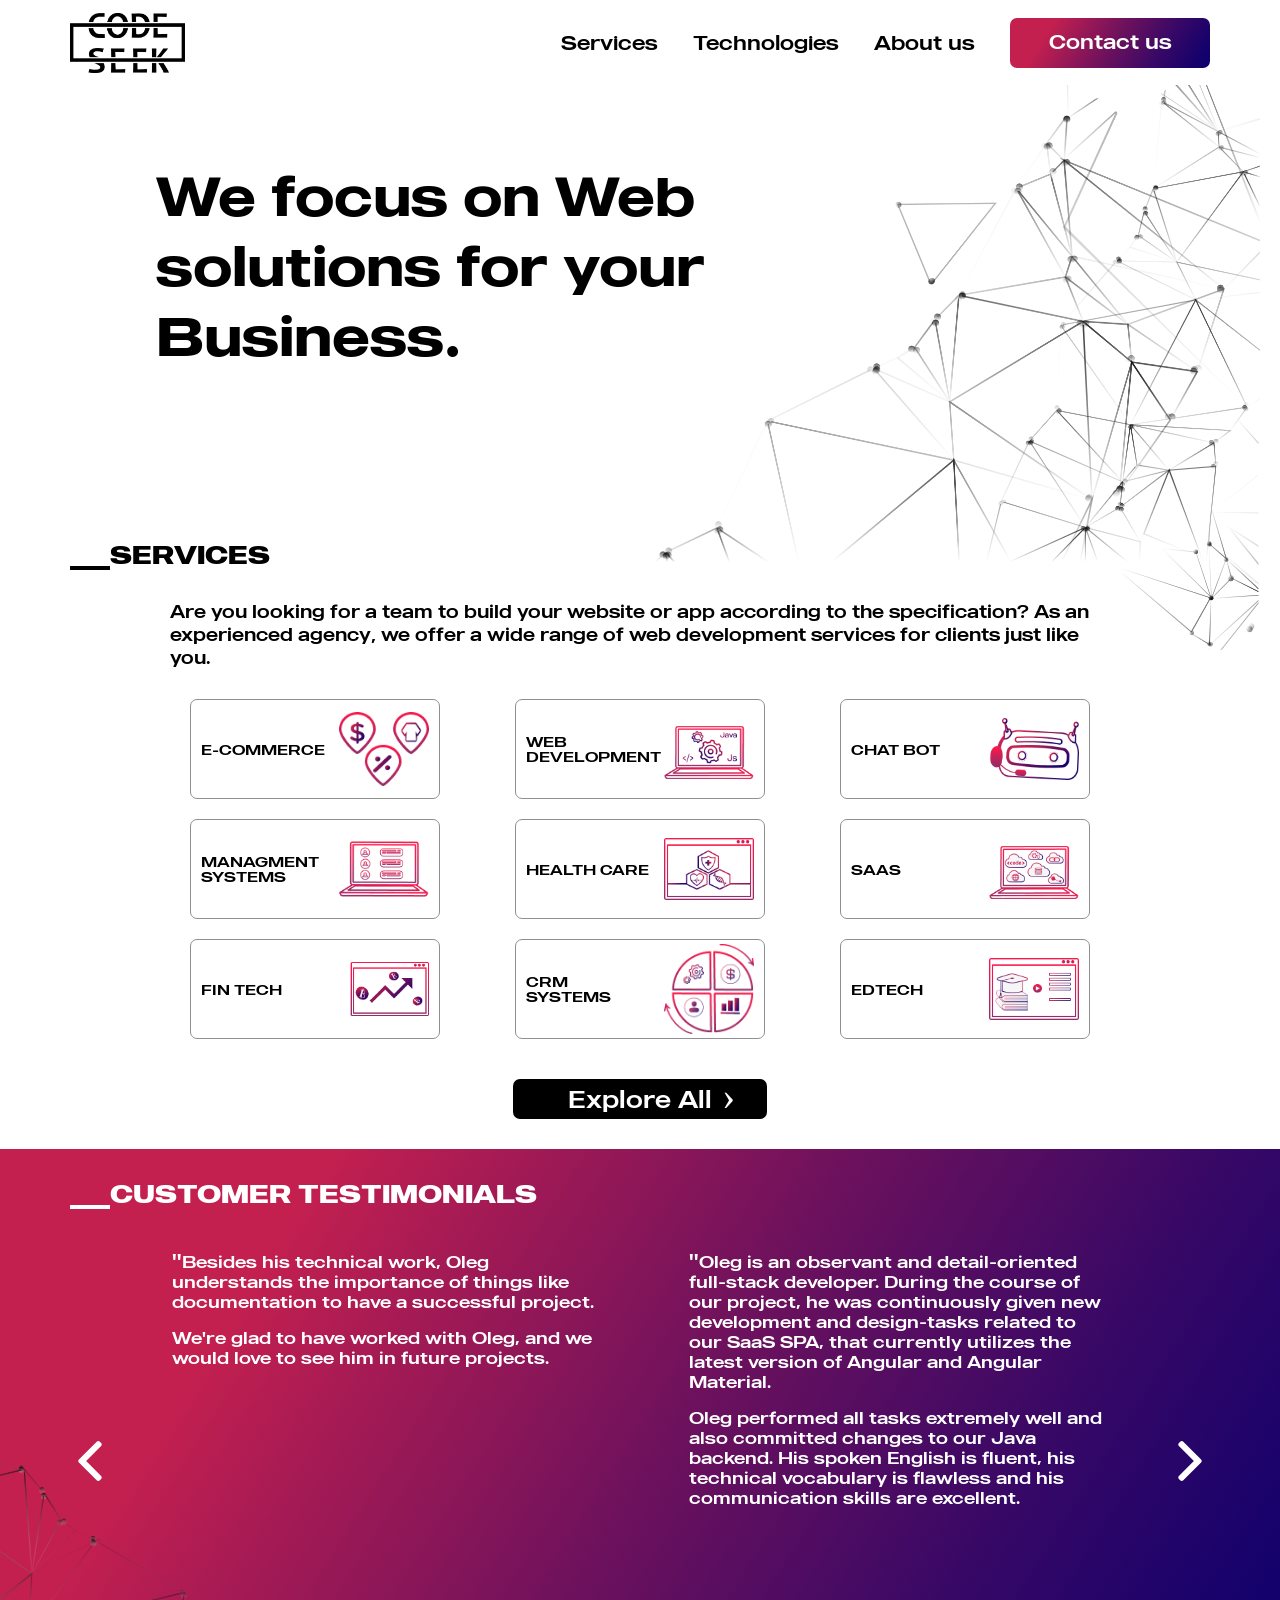
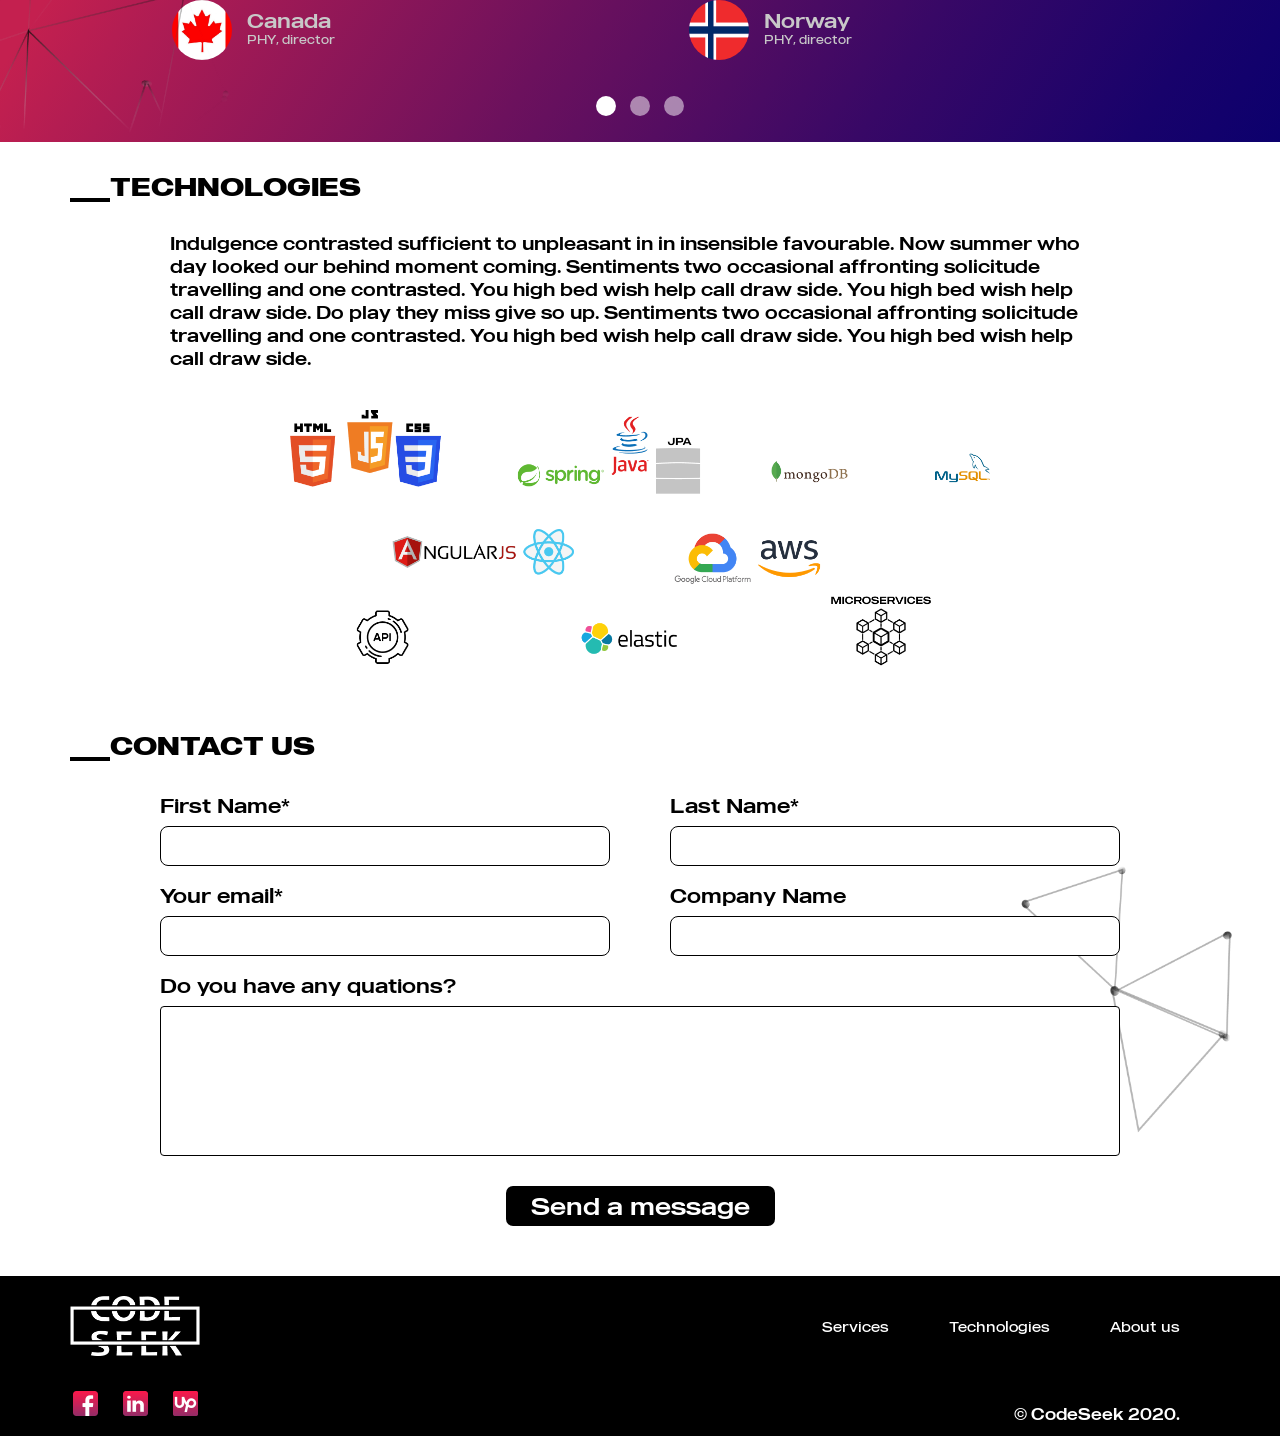
==== site/index.html @ b6ff7d78 "commit" ====
<!DOCTYPE html><html lang="ru"><head><meta charset="UTF-8"><meta name="viewport" content="width=device-width,initial-scale=1"><meta http-equiv="X-UA-Compatible" content="ie=edge"><title>CodeSeek</title><meta name="title" content="Мое портфолио"><meta name="description" content="Здесь вы сможете ознакомиться с моими работами и узнать больше обо мне"><!-- Open Graph / Facebook --><meta property="og:type" content="website"><meta property="og:url" content="https://metatags.io/"><meta property="og:title" content="Мое портфолио"><meta property="og:description" content="Здесь вы сможете ознакомиться с моими работами и узнать больше обо мне"><meta property="og:image" content="https://metatags.io/assets/meta-tags-16a33a6a8531e519cc0936fbba0ad904e52d35f34a46c97a2c9f6f7dd7d336f2.png"><!-- Twitter --><meta property="twitter:card" content="summary_large_image"><meta property="twitter:url" content="https://metatags.io/"><meta property="twitter:title" content="Мое портфолио"><meta property="twitter:description" content="Здесь вы сможете ознакомиться с моими работами и узнать больше обо мне"><meta property="twitter:image" content="https://metatags.io/assets/meta-tags-16a33a6a8531e519cc0936fbba0ad904e52d35f34a46c97a2c9f6f7dd7d336f2.png"><!-- Favicon  --><link rel="apple-touch-icon" sizes="57x57" href="icons/favicon//apple-icon-57x57.png"><link rel="apple-touch-icon" sizes="60x60" href="icons/favicon//apple-icon-60x60.png"><link rel="apple-touch-icon" sizes="72x72" href="icons/favicon//apple-icon-72x72.png"><link rel="apple-touch-icon" sizes="76x76" href="icons/favicon//apple-icon-76x76.png"><link rel="apple-touch-icon" sizes="114x114" href="icons/favicon//apple-icon-114x114.png"><link rel="apple-touch-icon" sizes="120x120" href="icons/favicon//apple-icon-120x120.png"><link rel="apple-touch-icon" sizes="144x144" href="icons/favicon//apple-icon-144x144.png"><link rel="apple-touch-icon" sizes="152x152" href="icons/favicon//apple-icon-152x152.png"><link rel="apple-touch-icon" sizes="180x180" href="icons/favicon//apple-icon-180x180.png"><link rel="icon" type="image/png" sizes="192x192" href="icons/favicon//android-icon-192x192.png"><link rel="icon" type="image/png" sizes="32x32" href="icons/favicon//favicon-32x32.png"><link rel="icon" type="image/png" sizes="96x96" href="icons/favicon//favicon-96x96.png"><link rel="icon" type="image/png" sizes="16x16" href="icons/favicon//favicon-16x16.png"><link rel="manifest" href="icons/favicon//manifest.json"><meta name="msapplication-TileColor" content="#ffffff"><meta name="msapplication-TileImage" content="icons/favicon//ms-icon-144x144.png"><meta name="theme-color" content="#ffffff"><link rel="stylesheet" href="css/style.min.css"></head><body><header><nav class=""><div class="container"><ul class="menu"><li class="menu_item"><a href="#" class="logo"><img src="icons/logo_black.png" alt="logo"></a></li><li class="menu_social"><a href="https://www.upwork.com/ab/find-work/" class="menu_social_item"><img src="icons/social/facebook.png" alt="facebook"> </a><a href="https://www.upwork.com/ab/find-work/" class="menu_social_item"><img src="icons/social/linkedIn.png" alt="linkedIn"> </a><a href="https://www.upwork.com/ab/find-work/" class="menu_social_item"><img src="icons/social/upwork.png" alt="upwork"></a></li><li class="menu_item"><a href="services.html" class="menu_link menu_link_animate">Services</a></li><li class="menu_item menu_item_op"><a href="technologies.html" class="menu_link menu_link_animate">Technologies</a></li><li class="menu_item"><a href="about.html" class="menu_link menu_link_animate">About us</a></li><li class="menu_item"><a href="contact.html" class="menu_link">Contact us</a></li></ul></div><div class="hamburger"><span></span> <span></span> <span></span></div><div class="menu_overlay"></div></nav><a id="myBtn" title="Go to top" class="animate__animated"><img src="icons/up.png" alt="Top" border="none" title="Наверх"></a></header><div class="header header_main"><div class="container"><h1 class="title title_fs70 header_main-title animate__animated animate__fadeInLeftBig">We <span>focus on</span> Web solutions for <span>your</span> <span>Business</span>.</h1></div></div><section class="services wow animate__animated animate__fadeIn animate__delay-1s"><div class="container"><div class="title title_fs30 label">SERVICES</div><div class="title title_fs18 descr">Are you looking for a team to build your website or app according to the specification? As an experienced agency, we offer a wide range of web development services for clients just like you.</div><div class="services_wrapper"><div class="services_block"><div class="services_text">E-COMMERCE</div><div class="services_img"><img src="icons/main_services/1.png" alt=""></div></div><div class="services_block"><div class="services_text">WEB DEVELOPMENT</div><div class="services_img"><img src="icons/main_services/2.png" alt=""></div></div><div class="services_block"><div class="services_text">CHAT BOT</div><div class="services_img"><img src="icons/main_services/3.png" alt=""></div></div><div class="services_block"><div class="services_text">MANAGMENT SYSTEMS</div><div class="services_img servises_img_4"><img src="icons/main_services/4.png" alt=""></div></div><div class="services_block"><div class="services_text">HEALTH CARE</div><div class="services_img"><img src="icons/main_services/5.png" alt=""></div></div><div class="services_block"><div class="services_text">SAAS</div><div class="services_img"><img src="icons/main_services/6.png" alt=""></div></div><div class="services_block"><div class="services_text">FIN TECH</div><div class="services_img"><img src="icons/main_services/7.png" alt=""></div></div><div class="services_block"><div class="services_text">CRM SYSTEMS</div><div class="services_img"><img src="icons/main_services/8.png" alt=""></div></div><div class="services_block"><div class="services_text">EDTECH</div><div class="services_img"><img src="icons/main_services/9.png" alt=""></div></div></div><a class="link" href="services.html#service"><button class="btn btn_more">Explore All</button></a></div></section><section class="review"><div class="container"><div class="label label_white title title_fs30">CUSTOMER TESTIMONIALS</div><div class="review_block wow animate__animated animate__fadeIn animate__slow"><div class="review_slider-counter"><div class="review_slider-prev"><img src="icons/left-arrow.svg" alt="prev"></div><span id="current">03</span> <span>/</span> <span id="total">04</span><div class="review_slider-next"><img src="icons/right-arrow.svg" alt="next"></div></div><div class="review_wrapper"><div class="review_inner"><div class="review_items"><div class="review_item"><div class="review_text"><p>Besides his technical work, Oleg understands the importance of things like documentation to have a successful project.</p><p>We're glad to have worked with Oleg, and we would love to see him in future projects.</p></div><div class="review_user"><div class="review_user_avatar"><img src="img/users/canada.jpg" alt="Canada"></div><div class="review_user_descr"><div class="review_user_name">Canada</div><div class="review_user_position">PHY, director</div><!-- <div class="review_user_info">
                                        <div class="review_user_hours">501 hours</div>
                                        <div class="review_user_cost">$15,040.00</div>
                                    </div> --></div></div></div><div class="review_item"><div class="review_text"><p>Oleg is an observant and detail-oriented full-stack developer. During the course of our project, he was continuously given new development and design-tasks related to our SaaS SPA, that currently utilizes the latest version of Angular and Angular Material.</p><p>Oleg performed all tasks extremely well and also committed changes to our Java backend. His spoken English is fluent, his technical vocabulary is flawless and his communication skills are excellent.</p></div><div class="review_user"><div class="review_user_avatar"><img src="img/users/norway.png" alt="Norway"></div><div class="review_user_descr"><div class="review_user_name">Norway</div><div class="review_user_position">PHY, director</div></div></div></div></div><div class="review_items"><div class="review_item"><div class="review_text"><p>Oleg was a pleasure to work with, his work was completed on time and to a high standard. Any code review comments given were applied quickly and without issue.</p><p>He got up to speed on the system architecture quickly and was able to use initiative and experience to complete the tasks required with minimal input. Further, he was able to provide suggestions to the benefit of the system.</p><p>His communication was excellent and he was able to articulate ideas with ease. I look forward to working with Oleg again in the future.</p></div><div class="review_user"><div class="review_user_avatar"><img src="img/users/UK.png" alt="United Kingdom"></div><div class="review_user_descr"><div class="review_user_name">United Kingdom</div><div class="review_user_position">PHY, director</div></div></div></div><div class="review_item"><div class="review_text"><p>Oleg is a good professional with optimum technical skills. It has shown a really good cooperation attitude and GUI design skills</p></div><div class="review_user"><div class="review_user_avatar"><img src="img/users/italy.jpg" alt="Italy"></div><div class="review_user_descr"><div class="review_user_name">Italy</div><div class="review_user_position">PHY, director</div></div></div></div></div><div class="review_items"><div class="review_item"><div class="review_text"><p>Oleg is an excellent professional. For the task that was given to generate d3js reports with drill down functionalities, he performed the job admirably well. He was highly technical, well versed in agile development, a joy to work with.</p><p>I provided hand written notes to speed up the development process for various questions/clarifications and he produced the output EXACTLY as expected. I provided feedback on "feature fixes", and UI changes which he implemented without delays.</p></div><div class="review_user"><div class="review_user_avatar"><img src="img/users/UK.png" alt="United Kingdom"></div><div class="review_user_descr"><div class="review_user_name">United States</div><div class="review_user_position">PHY, director</div></div></div></div><div class="review_item"><div class="review_text"><p>Oleg did a great job implementing complex features from scratch for our project. He showed his backend and frontend skills on an excellent level. His development was involved in complex business logic, and Oleg was able to maintain these challenges.</p><p>We enjoyed working with Oleg and will likely have additional jobs for him in the future.</p></div><div class="review_user"><div class="review_user_avatar"><img src="img/users/russia.jpg" alt="Russia"></div><div class="review_user_descr"><div class="review_user_name">Russia</div><div class="review_user_position">PHY, director</div></div></div></div></div></div></div></div></div><div class="review_bg"><img src="img/middle_bg.png" alt=""></div></section><section class="technologies"><div class="container"><div class="title title_fs30 label">TECHNOLOGIES</div><div class="title title_fs18 descr wow animate__animated animate__fadeIn animate__slow">Indulgence contrasted sufficient to unpleasant in in insensible favourable. Now summer who day looked our behind moment coming. Sentiments two occasional affronting solicitude travelling and one contrasted. You high bed wish help call draw side. You high bed wish help call draw side. Do play they miss give so up. Sentiments two occasional affronting solicitude travelling and one contrasted. You high bed wish help call draw side. You high bed wish help call draw side.</div><img class="wow animate__animated animate__fadeIn animate__slow" src="img/technologies.png" alt="Technologies"></div></section><section class="contact"><div class="container"><div class="title title_fs30 label">CONTACT US</div><form class="contact_form wow animate__animated animate__fadeIn animate__slow" action="#"><div class="contact_block"><label for="firstname">First Name*</label> <input type="text" name="firstname" id="firstname" required></div><div class="contact_block"><label for="lastname">Last Name*</label> <input type="text" name="lastname" id="lastname" required></div><div class="contact_block"><label for="email">Your email*</label> <input type="email" name="email" id="email" required></div><div class="contact_block"><label for="company">Company Name</label> <input type="text" name="company" id="company"></div><label for="comment">Do you have any quations?</label> <textarea name="comment"></textarea> <button class="btn">Send a message</button></form></div></section><footer class="footer"><div class="container"><div class="footer_wrapper"><div class="footer_info"><img src="icons/logo.png" alt="logo" class="footer_logo"><div class="footer_social"><a href="https://www.upwork.com/ab/find-work/" class="footer_social_item"><img src="icons/social/facebook.png" alt="facebook" height="30"> </a><a href="https://www.upwork.com/ab/find-work/" class="footer_social_item"><img src="icons/social/linkedIn.png" alt="linkedIn" height="30"> </a><a href="https://www.upwork.com/ab/find-work/" class="footer_social_item"><img src="icons/social/upwork.png" alt="upwork" height="30"></a></div></div><div class="footer_block"><div class="footer_menu"><div class="footer_menu_item"><a href="services.html">Services</a></div><div class="footer_menu_item"><a href="technologies.html">Technologies</a></div><div class="footer_menu_item"><a href="about.html">About us</a></div></div><div class="footer_text">© CodeSeek 2020.</div></div></div></div></footer><script src="js/wow.min.js"></script><script>new WOW().init();</script><script src="js/script.js"></script></body></html>
---- site/css/style.min.css ----
/*!
 * Bootstrap Reboot v4.3.1 (https://getbootstrap.com/)
 * Copyright 2011-2019 The Bootstrap Authors
 * Copyright 2011-2019 Twitter, Inc.
 * Licensed under MIT (https://github.com/twbs/bootstrap/blob/master/LICENSE)
 * Forked from Normalize.css, licensed MIT (https://github.com/necolas/normalize.css/blob/master/LICENSE.md)
 */@font-face{font-family:'MADE Outer Sans';src:url(../fonts/MADEOuterSans-Light.ttf) format('truetype');font-weight:300;font-style:normal;font-stretch:normal;unicode-range:U+0020-00FE}@font-face{font-family:'MADE Outer Sans';src:url(../fonts/MADEOuterSans-Medium.ttf) format('truetype');font-weight:500;font-style:normal;font-stretch:normal;unicode-range:U+0020-00FE}@font-face{font-family:'MADE Outer Sans';src:url(../fonts/MADEOuterSans.ttf) format('truetype');font-weight:400;font-style:normal;font-stretch:normal;unicode-range:U+0020-00FE}@font-face{font-family:'MADE Outer Sans';src:url(../fonts/MADEOuterSans-Black.ttf) format('truetype');font-weight:900;font-style:normal;font-stretch:normal;unicode-range:U+0020-00FE}@font-face{font-family:'MADE Outer Sans';src:url(../fonts/MADEOuterSans-Bold.ttf) format('truetype');font-weight:700;font-style:normal;font-stretch:normal;unicode-range:U+0020-00FE}@font-face{font-family:'MADE Outer Sans';src:url(../fonts/MADEOuterSans-Black.ttf) format('truetype');font-weight:900;font-style:normal;font-stretch:normal;unicode-range:U+0020-00FE}@font-face{font-family:'MADE Outer Sans';src:url(../fonts/MADEOuterSans-Bold.ttf) format('truetype');font-weight:700;font-style:normal;font-stretch:normal;unicode-range:U+0020-00FE}@font-face{font-family:'MADE Outer Sans';src:url(../fonts/MADEOuterSans-Light.ttf) format('truetype');font-weight:300;font-style:normal;font-stretch:normal;unicode-range:U+0020-00FE}@font-face{font-family:'MADE Outer Sans';src:url(../fonts/MADEOuterSans-Medium.ttf) format('truetype');font-weight:500;font-style:normal;font-stretch:normal;unicode-range:U+0020-00FE}@font-face{font-family:'MADE Outer Sans';src:url(../fonts/MADEOuterSans.ttf) format('truetype');font-weight:400;font-style:normal;font-stretch:normal;unicode-range:U+0020-00FE}@font-face{font-family:'MADE Outer Sans Outline';src:url(../fonts/MADEOuterSansOutline-Medium.ttf) format('truetype');font-weight:500;font-style:normal;font-stretch:normal;unicode-range:U+0020-00FE}*,::after,::before{box-sizing:border-box}html{font-family:sans-serif;line-height:1.15;-webkit-text-size-adjust:100%;-webkit-tap-highlight-color:transparent}article,aside,figcaption,figure,footer,header,hgroup,main,nav,section{display:block}body{margin:0;font-family:-apple-system,BlinkMacSystemFont,"Segoe UI",Roboto,"Helvetica Neue",Arial,"Noto Sans",sans-serif,"Apple Color Emoji","Segoe UI Emoji","Segoe UI Symbol","Noto Color Emoji";font-size:1rem;font-weight:400;line-height:1.5;color:#212529;text-align:left;background-color:#fff}[tabindex="-1"]:focus{outline:0!important}hr{box-sizing:content-box;height:0;overflow:visible}h1,h2,h3,h4,h5,h6{margin-top:0;margin-bottom:.5rem}p{margin-top:0;margin-bottom:1rem}abbr[data-original-title],abbr[title]{text-decoration:underline;-webkit-text-decoration:underline dotted;text-decoration:underline dotted;cursor:help;border-bottom:0;-webkit-text-decoration-skip-ink:none;text-decoration-skip-ink:none}address{margin-bottom:1rem;font-style:normal;line-height:inherit}dl,ol,ul{margin-top:0;margin-bottom:1rem}ol ol,ol ul,ul ol,ul ul{margin-bottom:0}dt{font-weight:700}dd{margin-bottom:.5rem;margin-left:0}blockquote{margin:0 0 1rem}b,strong{font-weight:bolder}small{font-size:80%}sub,sup{position:relative;font-size:75%;line-height:0;vertical-align:baseline}sub{bottom:-.25em}sup{top:-.5em}a{color:#007bff;text-decoration:none;background-color:transparent}a:hover{color:#0056b3;text-decoration:underline}a:not([href]):not([tabindex]){color:inherit;text-decoration:none}a:not([href]):not([tabindex]):focus,a:not([href]):not([tabindex]):hover{color:inherit;text-decoration:none}a:not([href]):not([tabindex]):focus{outline:0}code,kbd,pre,samp{font-family:SFMono-Regular,Menlo,Monaco,Consolas,"Liberation Mono","Courier New",monospace;font-size:1em}pre{margin-top:0;margin-bottom:1rem;overflow:auto}figure{margin:0 0 1rem}img{vertical-align:middle;border-style:none}svg{overflow:hidden;vertical-align:middle}table{border-collapse:collapse}caption{padding-top:.75rem;padding-bottom:.75rem;color:#6c757d;text-align:left;caption-side:bottom}th{text-align:inherit}label{display:inline-block;margin-bottom:.5rem}button{border-radius:0}button:focus{outline:1px dotted;outline:5px auto -webkit-focus-ring-color}button,input,optgroup,select,textarea{margin:0;font-family:inherit;font-size:inherit;line-height:inherit}button,input{overflow:visible}button,select{text-transform:none}select{word-wrap:normal}[type=button],[type=reset],[type=submit],button{-webkit-appearance:button}[type=button]:not(:disabled),[type=reset]:not(:disabled),[type=submit]:not(:disabled),button:not(:disabled){cursor:pointer}[type=button]::-moz-focus-inner,[type=reset]::-moz-focus-inner,[type=submit]::-moz-focus-inner,button::-moz-focus-inner{padding:0;border-style:none}input[type=checkbox],input[type=radio]{box-sizing:border-box;padding:0}input[type=date],input[type=datetime-local],input[type=month],input[type=time]{-webkit-appearance:listbox}textarea{overflow:auto;resize:vertical}fieldset{min-width:0;padding:0;margin:0;border:0}legend{display:block;width:100%;max-width:100%;padding:0;margin-bottom:.5rem;font-size:1.5rem;line-height:inherit;color:inherit;white-space:normal}progress{vertical-align:baseline}[type=number]::-webkit-inner-spin-button,[type=number]::-webkit-outer-spin-button{height:auto}[type=search]{outline-offset:-2px;-webkit-appearance:none}[type=search]::-webkit-search-decoration{-webkit-appearance:none}::-webkit-file-upload-button{font:inherit;-webkit-appearance:button}output{display:inline-block}summary{display:list-item;cursor:pointer}template{display:none}[hidden]{display:none!important}*{font-family:'MADE Outer Sans';margin:0;padding:0}.container{width:1140px;margin:0 auto}.title{font-weight:400;color:#000}.title_fs18{font-size:18px;line-height:23px}.title_fs25{font-weight:700;font-size:25px;line-height:25px}.title_fs30{font-weight:700;font-size:25px;line-height:30px}.title_fs30_m{font-weight:300}.title_fs70{color:#000;font-size:55px;line-height:70px;font-weight:500}header{position:relative;position-height:60px}nav{position:fixed;width:100%;height:85px;background-color:#fff;z-index:25}.hamburger{display:none}.menu_social{display:none}.menu{margin-bottom:0;display:flex;flex-wrap:wrap;justify-content:space-between;align-items:center;height:85px;list-style-type:none}.menu_link{font-weight:400;font-size:20px;color:#000;position:relative;transition:all .5s}.menu_link:hover{text-decoration:none}.menu_overlay{position:fixed;right:-120%;width:100vw;height:100vh;background-color:#000;opacity:.5}.menu_item_overlay{margin-top:-81px;position:fixed;right:-120%;width:100%;height:100%;background-color:#000;opacity:.3;transition:all .6s}.menu_item_overlay_active{right:0}#myBtn{display:none;position:fixed;bottom:20px;right:20px;cursor:pointer;transition:all 1s;z-index:35}#myBtn img{height:40px;width:40px}@-webkit-keyframes showblock{from{opacity:0}to{opacity:1}}@keyframes showblock{from{opacity:0}to{opacity:1}}.header_main{height:650px;background:url(../img/main_bg.png) no-repeat;background-size:auto 100%;background-position:top 60px right 20px}.header_main h1{padding:160px 0 0 86px;width:700px;font-weight:500}.header_services,.header_technologies{height:400px;background:url(../img/services_bg.png) no-repeat;background-size:auto 100%;background-position:top 60px left 20px}.header_services h1,.header_technologies h1{padding:160px 0 0 0;text-align:center}.header_technologies{height:500px;background:url(../img/technology_bg.png) no-repeat;background-size:auto 85%;background-position:top 40px right 0}.header_technologies h1{padding:160px 100px 0 100px}.header_about{height:600px;background:url(../img/information_bg.png) no-repeat;background-size:auto 90%;background-position:top 30px right 20px}.header_about h1{padding:150px 0 0 100px;width:700px}.header_about img{display:block;height:120px;margin:50px 0 0 100px}.header_contact{height:250px;background:url(../img/contact_bg.png) no-repeat;background-size:auto 120%;background-position:top 40px left 20px}.header_contact h1{padding:150px 0 0 0;text-align:center}.services{margin-top:-110px}.services_wrapper{display:flex;justify-content:space-between;flex-wrap:wrap;padding:30px 120px 20px 120px}.services_block{display:flex;justify-content:space-between;align-items:center;margin-bottom:20px;padding:10px;width:250px;height:100px;border:1px solid #8f8f8f;-webkit-backdrop-filter:blur(9px);backdrop-filter:blur(9px);border-radius:7px;transition:all 1s;color:#000}.services_block:hover{transition:all .6s;transform:scale(1.1);border:3px solid #8f8f8f}.services_img{width:90px}.services_img img{width:100%}.services_text{width:130px;font-weight:400;font-size:15px;line-height:15px}.services-more{padding-top:20px}.services-more_block{width:900px;margin:0 auto;margin-bottom:20px;display:flex;justify-content:space-between;align-items:center;flex-wrap:wrap}.services-more_block:nth-child(2n) .services-more_img{order:1}.services-more_text{width:400px}.services-more_header{margin-top:10px;font-size:30px;color:#000}.services-more_descr{font-size:15px;color:#000}.services-more_img{width:400px;height:300px}.services-more_img_1{background:url(../icons/services/1.png) no-repeat;background-size:auto 90%;background-position:center}.services-more_img_2{background:url(../icons/services/2.png) no-repeat;background-size:auto 90%;background-position:center}.services-more_img_3{background:url(../icons/services/3.png) no-repeat;background-size:auto 90%;background-position:center}.services-more_img_4{background:url(../icons/services/4.png) no-repeat;background-size:auto 90%;background-position:center}.services-more_img_5{background:url(../icons/services/5.png) no-repeat;background-size:auto 90%;background-position:center}.services-more_img_6{background:url(../icons/services/6.png) no-repeat;background-size:auto 90%;background-position:center}.services-more_img_7{background:url(../icons/services/7.png) no-repeat;background-size:auto 90%;background-position:center}.services-more_img_8{background:url(../icons/services/8.png) no-repeat;background-size:auto 90%;background-position:center}.services-more_img_9{background:url(../icons/services/9.png) no-repeat;background-size:auto 90%;background-position:center}.label{margin-left:40px;position:relative}.label_small{font-size:25px}.label::before{content:'';display:block;width:40px;height:4px;background-color:#000;position:absolute;bottom:0;left:-40px}.label_white{color:#fff}.label_white::before{background-color:#fff}.descr{padding:0;margin:30px 100px 0 100px;color:#000}.btn{display:block;margin:0 auto;padding:0 25px;height:40px;background:#000;border:none;border-radius:7px;font-size:24px;color:#fff;transition:all .6s;position:relative}.btn_more{padding:0 55px}.btn_more::after{position:absolute;content:'\203A';font-size:40px;line-height:30px;margin-left:10px;top:0;transition:all .6s}.btn_more:hover::after{margin-left:25px}.btn_start{background:linear-gradient(122.26deg,#c4204f 19.83%,#b41d52 25.53%,#6c115d 52.15%,#380866 74.3%,#18026b 90.9%,#0c006d 100.06%)}.btn:hover{box-shadow:0 0 15px #ab1b53}.link:hover{text-decoration:none}.review{position:relative;padding:30px 0 30px 0;margin-top:30px;min-height:500px;background:linear-gradient(122.26deg,#c4204f 19.83%,#b41d52 25.53%,#6c115d 52.15%,#380866 74.3%,#18026b 90.9%,#0c006d 100.06%)}.review_bg{position:absolute;bottom:0;left:0}.review_bg img{height:450px}.review_block{padding:40px 100px 50px 100px}.review_wrapper{position:relative}.review_inner{margin:2px;padding:0}.review_items{display:flex;justify-content:space-between}.review_item{width:45%;min-height:300px;display:flex;flex-direction:column;justify-content:space-between}.review_text{font-size:17px;line-height:20px;color:#fff;margin-bottom:20px}.review_text p:nth-child(1)::before{content:'"';font-size:20px}.review_user{display:flex;align-items:center}.review_user_avatar{height:60px;width:60px;border-radius:100%;margin-right:15px}.review_user_avatar img{height:60px;width:60px;border-radius:100%}.review_user_name{font-size:20px;color:#c8c8c8;line-height:20px}.review_user_position{font-weight:300;font-size:12px;color:#c8c8c8}.review_user_info{margin-top:10px;display:flex;font-weight:700;font-size:13px;color:#969696}.review_user_hours{margin-right:50px}.review_slider-counter span{display:none;position:absolute;color:#fff;font-size:20px}.review_slider-counter span:nth-child(4){right:0}.review_slider-counter span:nth-child(3){right:25px}.review_slider-counter span:nth-child(2){right:37px}.review_slider-prev{position:absolute;top:50%;transform:translateY(-50%);left:0;cursor:pointer;z-index:15}.review_slider-prev img{width:40px}.review_slider-next{position:absolute;top:50%;transform:translateY(-50%);right:0;cursor:pointer;z-index:15}.review_slider-next img{width:40px}.technologies{padding:30px 0 30px 0}.technologies img{display:block;margin:40px auto 0 auto;width:700px}.technology{margin-top:-100px;min-height:400px;padding:0 0 30px 0}.technology_img{padding:20px 0 30px 0;display:flex;justify-content:center}.technology_img img{height:80px;display:block}.technology_descr{text-align:center;padding:20px 0 30px 0;font-weight:300;font-size:20px;color:#000}.contact{padding:30px 0 50px 0;background:url(../img/footer_bg.png) no-repeat;background-size:auto 50%;background-position:right}.contact_form{display:flex;justify-content:space-between;flex-wrap:wrap;width:960px;margin:0 auto;margin-top:30px}.contact_form label{display:block;margin-bottom:5px;font-size:20px;color:#000}.contact_form input{padding:0 10px;width:450px;margin-bottom:15px;height:40px;border:1px solid #000;-webkit-backdrop-filter:blur(11px);backdrop-filter:blur(11px);border-radius:8px;cursor:pointer}.contact_form textarea{margin-bottom:30px;display:block;width:100%;height:150px;border-radius:4px;resize:none;border:1px solid #000;-webkit-backdrop-filter:blur(11px);backdrop-filter:blur(11px);cursor:pointer}.start{padding:60px 0 70px 0}.start_header,.start_subheader{font-weight:700;text-align:center;font-size:32px;line-height:32px;color:#000}.start_subheader{text-transform:uppercase;margin-bottom:40px}.footer{min-height:150px;padding:20px 0 10px 0;background:#000}.footer_info{height:120px;display:flex;flex-direction:column;justify-content:space-between;align-items:center;width:130px}.footer_info img{display:block;height:60px}.footer_wrapper{display:flex;justify-content:space-between}.footer_social{width:125px;display:flex;justify-content:space-between}.footer_social img{height:25px}.footer_menu{display:flex}.footer_menu a{display:block;text-decoration:none;background-image:linear-gradient(122.26deg,#0c006d,#18026b,#380866,#6c115d,#b41d52,#c4204f);background-position:0 120%;background-repeat:no-repeat;background-size:0 5px;transition:background-size .3s;color:#fff;font-size:14px;font-weight:300}.footer_menu a:hover{background-size:100% 5px}.footer_menu_item{margin:0 30px}.footer_block{margin-top:20px;height:110px;display:flex;flex-direction:column;justify-content:space-between}.footer_text{color:#fff;align-self:flex-end;margin-right:30px;font-size:16px}.information{margin-top:-60px;padding-bottom:40px}.information_rated{padding-top:10px;margin:0 auto;display:flex;justify-content:space-between;width:750px}.information_item{width:300px}.information_img{margin:0 auto;width:120px;height:120px;background:url(../icons/about/rated.png) no-repeat;background-size:100% auto;background-position:center}.information_descr{text-align:center}.offer{padding:30px 0 0 0;min-height:600px;background:linear-gradient(122.26deg,#c4204f 19.83%,#b41d52 25.53%,#6c115d 52.15%,#380866 74.3%,#18026b 90.9%,#0c006d 100.06%)}.offer_wrapper{margin-left:30px;margin-top:30px;display:flex}.offer_list{width:300px}.offer_item{margin-top:12px;font-size:18px;line-height:18px;color:#fff}.offer_img{margin-left:170px;width:270px;height:270px;background:url(../icons/about/notes.png) no-repeat;background-size:auto 90%;background-position:center}.offer_block{padding-top:40px;margin:0 auto;width:950px;display:flex;justify-content:space-between}.offer_block_img{margin:0 auto;width:100px;height:100px}.offer_block_img_1{background:url(../icons/about/block/1.png) no-repeat;background-size:auto 95%;background-position:center}.offer_block_img_2{background:url(../icons/about/block/2.png) no-repeat;background-size:auto 95%;background-position:center}.offer_block_img_3{width:200px;background:url(../icons/about/block/3.png) no-repeat;background-size:auto 95%;background-position:center}.offer_block_text{margin-top:10px;font-size:30px;color:#fff}.location{padding:50px 0 20px 0}.location_contact{background:url(../img/contact_footer_bg.png) no-repeat;background-size:auto 80%;background-position:bottom 0 right 0}.location_wrapper{width:1050px;margin:0 auto;display:flex;justify-content:space-between}.location_info{display:flex;flex-direction:column}.location_map{margin-left:150px;height:500px;width:650px}.location_city,.location_country{font-size:30px;line-height:30px;color:#000}.location_addr,.location_phone{margin-bottom:0;font-weight:300;font-size:23px;line-height:25px;color:#000}.location a:hover{text-decoration:none;color:#000}.location_email,.location_skype{font-weight:300;font-size:20px;line-height:20px;color:#000}.location_city,.location_phone,.location_skype{margin-bottom:10px}.location_phone{margin-bottom:30px}@media (max-width:1200px){.container{max-width:960px;margin:0 auto}}@media (max-width:992px){.container{max-width:720px}}@media (min-width:769px){.menu_link_animate::after{content:"";display:block;width:100%;position:absolute;bottom:-10px}.menu_link_animate:hover{display:block;margin-top:-20px;color:#111;text-decoration:none;color:rgba(82,22,95,.7);transition:all .5s}.menu_link_animate:hover::after{border-bottom:5px solid #52165f;bottom:-5px;transition:all .2s linear}.menu_link_animate[href='#']{color:rgba(82,22,95,.7);display:block;margin-top:-20px}.menu_link_animate[href='#']::after{border-bottom:5px solid #52165f;bottom:-5px;transition:all .2s linear}.menu_item:last-child{padding-top:9px;width:150px;height:50px;background:linear-gradient(122.26deg,#c4204f 19.83%,#b41d52 25.53%,#6c115d 52.15%,#380866 74.3%,#18026b 90.9%,#0c006d 100.06%);border-radius:7px;text-align:center;transition:all .5s}.menu_item:last-child:hover{box-shadow:0 0 15px #ab1b53}.menu_item:last-child .menu_link{color:#fff}.menu_item:first-child{flex-basis:15%;transition:all .3s}.menu_item:first-child img{height:60px}}@media (min-width:993px){.menu_item:first-child{flex-basis:40%}.menu_item:last-child{width:200px}}@media (max-width:768px){.container{max-width:540px}.menu{position:fixed;display:flex;flex-direction:column;justify-content:flex-start;align-items:flex-start;top:0;left:-100%;width:50%;height:100vh;padding:50px 15px;z-index:5;background:linear-gradient(180deg,#f879c7 .69%,#1426d9 89.66%);transition:.6s all}.menu_active{left:0}.menu_item{padding-right:0;border:none;margin:10px 0}.menu_item:first-child{position:absolute;bottom:30px;left:15px}.menu_item:first-child img{width:70px}.menu_link{color:#fff;font-size:25px}.menu_overlay{transition:.6s all}.menu_overlay_active{right:0}.hamburger{display:block;position:absolute;right:10px;top:50%;transform:translateY(-50%);width:26px;height:12px;z-index:5}.hamburger span{display:block;height:2px;width:100%;background-color:#000;margin-bottom:2px;transition:.5s all}.hamburger_active span{margin-bottom:-2px}.hamburger_active span:nth-child(1){transform:translateY(3px) rotate(-45deg)}.hamburger_active span:nth-child(2){display:none}.hamburger_active span:nth-child(3){transform:translateY(3px) rotate(45deg)}.menu_social{display:flex;position:absolute;bottom:45px;right:15px}.menu_social img{width:40px}.menu_social_item{margin:0 5px}}@media (max-width:576px){.container{width:100%;padding:0 10px}.menu{width:100%}}@media (max-width:1200px){.title_fs18{font-size:18px;line-height:23px}}@media (max-width:992px){.title_fs70{font-size:64px;line-height:64px}.title_fs25{font-size:20px;line-height:20px}.title_fs30{font-size:25px;line-height:25px}.title_fs18{font-size:16px;line-height:20px}}@media (max-width:768px){.title_fs70{font-size:44px;line-height:44px}.title_fs18{font-size:15px;line-height:17px}.title_fs30_m{font-size:20px;font-weight:300}}@media (max-width:576px){.title_fs70{font-size:30px;line-height:30px}.title_fs25{font-size:15px;line-height:15px}.title_fs30{font-size:18px;line-height:18px}.title_fs18{font-size:13px;line-height:15px}}@media (max-width:1200px){.header_main{height:600px;background:url(../img/media/main_bg1200.png) no-repeat;background-size:auto 100%;background-position:top 60px right 20px}.header_main h1{padding:120px 0 0 40px;width:600px}.header_technologies{height:600px;background:url(../img/technology_bg.png) no-repeat;background-size:auto 65%;background-position:top 85px right -10px}}@media (max-width:992px){.header h1{padding:120px 0 0 0}}@media (max-width:768px){.header_main{height:500px;background:url(../img/media/main_bg768.png) no-repeat;background-size:auto 100%;background-position:top 30px right 20px}.header_main h1{width:500px}.header_technologies{height:450px}.header_technologies h1{padding:100px 0 0 0}.header_about{height:500px;background:url(../img/information_bg.png) no-repeat;background-size:auto 90%;background-position:top 30px right -50px}.header_about h1{width:370px}.header_about img{height:100px;margin:50px 0 0 80px}}@media (max-width:576px){.header_main{height:450px;background-position:top 30px right 0}.header_main h1{width:270px}.header_technologies{height:300px;background:url(../img/technology_bg.png) no-repeat;background-size:auto 65%;background-position:top 45px right -35px}.header_technologies h1{padding:60px 0 0 0}.header_about{background:url(../img/information_bg.png) no-repeat;background-size:auto 80%;background-position:top 30px right -150px}.header_about h1{padding:70px 0 0 0;width:260px}.header_about img{height:100px;margin:70px auto 0 auto}}@media (max-width:1200px){.services_wrapper{padding:30px 70px 20px 70px}.descr{margin:25px 50px 0 50px}}@media (max-width:992px){.services_block:nth-child(9){margin:0 auto 20px auto}.services-more_block{width:700px}.services-more_text{width:320px}.services-more_img{width:320px;height:240px}.descr{margin:25px 0 0 0}}@media (max-width:768px){.services_wrapper{padding:30px 0 20px 0}.services-more_block{width:540px}.services-more_text{width:300px}.services-more_img{width:220px;height:150px}.services-more_header{font-size:22px}.services-more_descr{font-size:13px}}@media (max-width:576px){.services_block{margin:0 auto 15px auto}.services-more_block{width:100%;flex-wrap:wrap}.services-more_block:nth-child(2n) .services-more_img{order:0}.services-more_img{margin:0 auto}.services-more_header{font-size:17px;text-align:center}.services-more_text{width:100%}.services-more_descr{font-size:12px}.descr{margin:15px 0 0 0}.label{margin-left:30px}.label::before{width:30px;height:4px;bottom:-2px;left:-30px}}@media (max-width:1200px){.review_block{padding:40px 50px 50px 50px}}@media (max-width:992px){.review_block{padding:40px 30px 40px 30px}.review_item{width:300px;min-height:320px}.review_text{font-size:15px}.review_slider-prev{left:-15px}.review_slider-next{right:-15px}}@media (max-width:768px){.review_item{width:230px;min-height:340px}.review_text{font-size:13px}.review_user_position{font-size:13px}}@media (max-width:576px){.review_block{flex-wrap:wrap;padding:40px 0 0 0}.review_slider-prev{display:none}.review_slider-next{display:none}.review_item{width:300px;min-height:250px;margin:0 auto 40px auto;justify-content:center}.review_item:nth-child(2){display:none}.review_text{margin-bottom:20px}.review_user_name{font-size:17px}.review_user_position{font-size:13px}}@media (max-width:768px){.technologies img{width:500px}.technology_img img{height:60px}.technology_descr{font-size:15px}}@media (max-width:576px){.technologies img{width:100%}.technology_img img{height:30px}.technology_descr{font-size:12px}}@media (max-width:1200px){.contact{background:0 0}.contact_form{width:860px}.contact_form input{width:420px}}@media (max-width:992px){.contact_form{width:100%}.contact_form input{width:340px}}@media (max-width:768px){.contact_form input{width:250px}}@media (max-width:576px){.contact_form input{min-width:calc(100vw - 20px)}.contact_form label{font-size:17px}}@media (max-width:1200px){.location_wrapper{width:760px}.location_map{width:500px;margin-left:50px;height:300px}}@media (max-width:992px){.location_wrapper{width:720px}.location_map{width:400px}.offer_img{width:180px;height:180px;margin-left:50px}.offer_item{font-size:16px}.offer_block{width:720px}.offer_block_text{font-size:25px}}@media (max-width:768px){.location_wrapper{width:500px}.location_map{margin-left:20px;height:200px;width:400px}.location_city,.location_country{font-size:25px;line-height:25px}.location_addr,.location_phone{font-size:17px;line-height:20px}.location_email,.location_skype{font-size:15px;line-height:17px}.information_rated{width:540px}.information_item{width:170px}.offer{height:500px}.offer_img{display:none}.offer_item{font-size:15px}.offer_block{width:540px}.offer_block_text{font-size:15px}}@media (max-width:576px){.information_rated{width:100%}.offer_wrapper{flex-direction:column}.offer_block{width:100%}.offer_block_img{width:50px;height:50px}.offer_block_img_3{width:100px}.offer_block_text{text-align:center}.offer_item:nth-child(1){margin-top:0}.location_wrapper{width:100%;flex-direction:column}.location_map{margin-left:0;height:200px;width:100%}.location_info{order:1;margin-top:20px}}
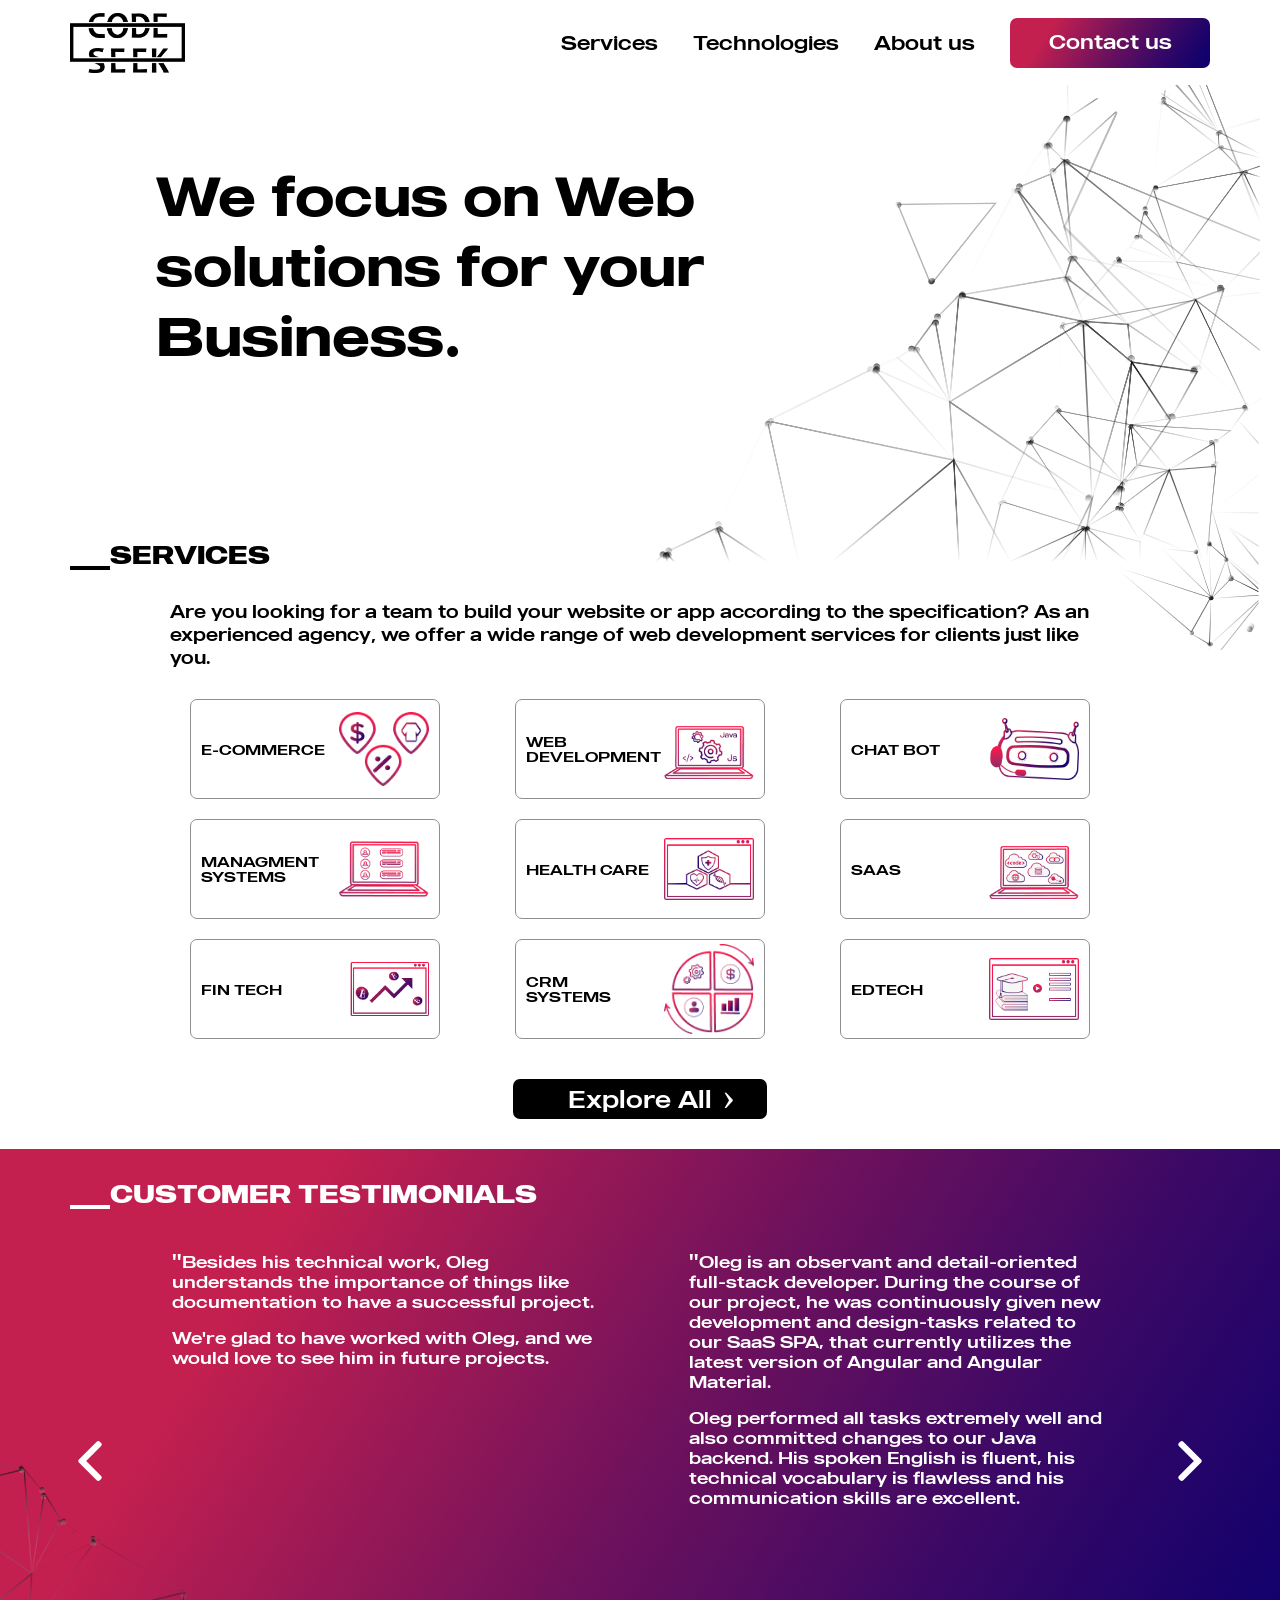
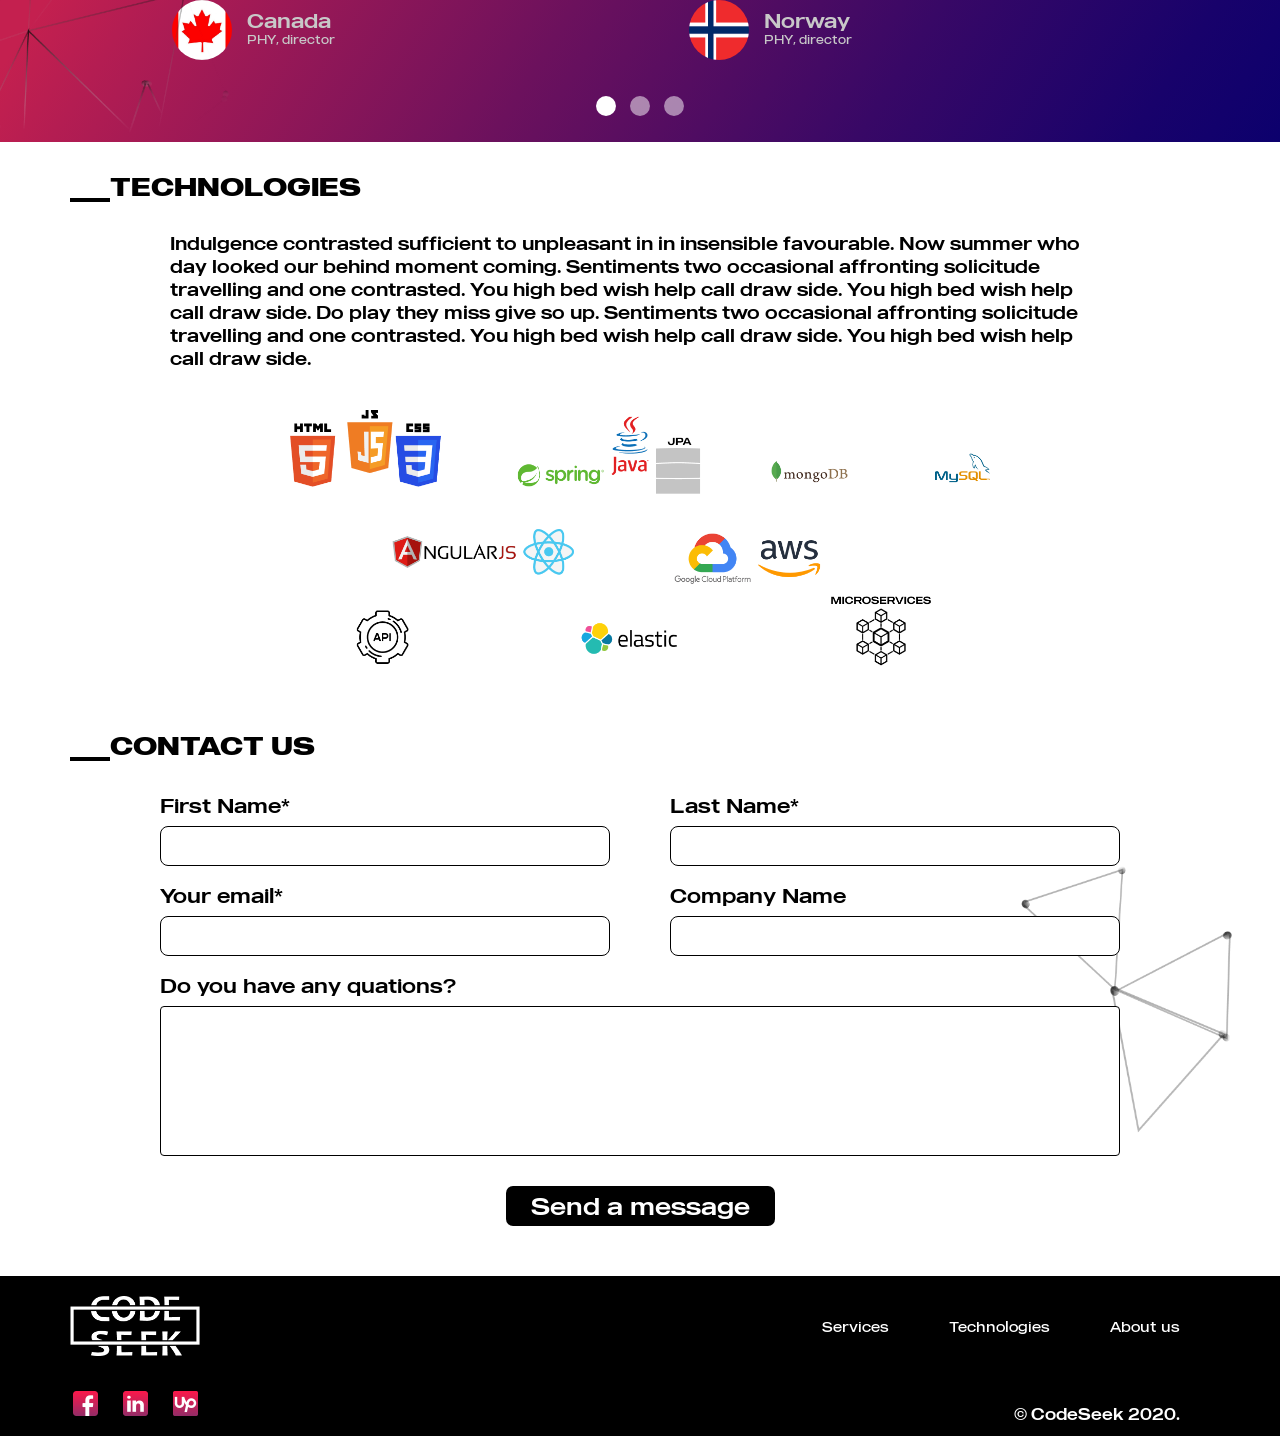
==== commit 70f13f9f: "commit" ====
--- a/site/index.html
+++ b/site/index.html
@@ -1,4 +1,4 @@
-<!DOCTYPE html><html lang="ru"><head><meta charset="UTF-8"><meta name="viewport" content="width=device-width,initial-scale=1"><meta http-equiv="X-UA-Compatible" content="ie=edge"><title>CodeSeek</title><meta name="title" content="Мое портфолио"><meta name="description" content="Здесь вы сможете ознакомиться с моими работами и узнать больше обо мне"><!-- Open Graph / Facebook --><meta property="og:type" content="website"><meta property="og:url" content="https://metatags.io/"><meta property="og:title" content="Мое портфолио"><meta property="og:description" content="Здесь вы сможете ознакомиться с моими работами и узнать больше обо мне"><meta property="og:image" content="https://metatags.io/assets/meta-tags-16a33a6a8531e519cc0936fbba0ad904e52d35f34a46c97a2c9f6f7dd7d336f2.png"><!-- Twitter --><meta property="twitter:card" content="summary_large_image"><meta property="twitter:url" content="https://metatags.io/"><meta property="twitter:title" content="Мое портфолио"><meta property="twitter:description" content="Здесь вы сможете ознакомиться с моими работами и узнать больше обо мне"><meta property="twitter:image" content="https://metatags.io/assets/meta-tags-16a33a6a8531e519cc0936fbba0ad904e52d35f34a46c97a2c9f6f7dd7d336f2.png"><!-- Favicon  --><link rel="apple-touch-icon" sizes="57x57" href="icons/favicon//apple-icon-57x57.png"><link rel="apple-touch-icon" sizes="60x60" href="icons/favicon//apple-icon-60x60.png"><link rel="apple-touch-icon" sizes="72x72" href="icons/favicon//apple-icon-72x72.png"><link rel="apple-touch-icon" sizes="76x76" href="icons/favicon//apple-icon-76x76.png"><link rel="apple-touch-icon" sizes="114x114" href="icons/favicon//apple-icon-114x114.png"><link rel="apple-touch-icon" sizes="120x120" href="icons/favicon//apple-icon-120x120.png"><link rel="apple-touch-icon" sizes="144x144" href="icons/favicon//apple-icon-144x144.png"><link rel="apple-touch-icon" sizes="152x152" href="icons/favicon//apple-icon-152x152.png"><link rel="apple-touch-icon" sizes="180x180" href="icons/favicon//apple-icon-180x180.png"><link rel="icon" type="image/png" sizes="192x192" href="icons/favicon//android-icon-192x192.png"><link rel="icon" type="image/png" sizes="32x32" href="icons/favicon//favicon-32x32.png"><link rel="icon" type="image/png" sizes="96x96" href="icons/favicon//favicon-96x96.png"><link rel="icon" type="image/png" sizes="16x16" href="icons/favicon//favicon-16x16.png"><link rel="manifest" href="icons/favicon//manifest.json"><meta name="msapplication-TileColor" content="#ffffff"><meta name="msapplication-TileImage" content="icons/favicon//ms-icon-144x144.png"><meta name="theme-color" content="#ffffff"><link rel="stylesheet" href="css/style.min.css"></head><body><header><nav class=""><div class="container"><ul class="menu"><li class="menu_item"><a href="#" class="logo"><img src="icons/logo_black.png" alt="logo"></a></li><li class="menu_social"><a href="https://www.upwork.com/ab/find-work/" class="menu_social_item"><img src="icons/social/facebook.png" alt="facebook"> </a><a href="https://www.upwork.com/ab/find-work/" class="menu_social_item"><img src="icons/social/linkedIn.png" alt="linkedIn"> </a><a href="https://www.upwork.com/ab/find-work/" class="menu_social_item"><img src="icons/social/upwork.png" alt="upwork"></a></li><li class="menu_item"><a href="services.html" class="menu_link menu_link_animate">Services</a></li><li class="menu_item menu_item_op"><a href="technologies.html" class="menu_link menu_link_animate">Technologies</a></li><li class="menu_item"><a href="about.html" class="menu_link menu_link_animate">About us</a></li><li class="menu_item"><a href="contact.html" class="menu_link">Contact us</a></li></ul></div><div class="hamburger"><span></span> <span></span> <span></span></div><div class="menu_overlay"></div></nav><a id="myBtn" title="Go to top" class="animate__animated"><img src="icons/up.png" alt="Top" border="none" title="Наверх"></a></header><div class="header header_main"><div class="container"><h1 class="title title_fs70 header_main-title animate__animated animate__fadeInLeftBig">We <span>focus on</span> Web solutions for <span>your</span> <span>Business</span>.</h1></div></div><section class="services wow animate__animated animate__fadeIn animate__delay-1s"><div class="container"><div class="title title_fs30 label">SERVICES</div><div class="title title_fs18 descr">Are you looking for a team to build your website or app according to the specification? As an experienced agency, we offer a wide range of web development services for clients just like you.</div><div class="services_wrapper"><div class="services_block"><div class="services_text">E-COMMERCE</div><div class="services_img"><img src="icons/main_services/1.png" alt=""></div></div><div class="services_block"><div class="services_text">WEB DEVELOPMENT</div><div class="services_img"><img src="icons/main_services/2.png" alt=""></div></div><div class="services_block"><div class="services_text">CHAT BOT</div><div class="services_img"><img src="icons/main_services/3.png" alt=""></div></div><div class="services_block"><div class="services_text">MANAGMENT SYSTEMS</div><div class="services_img servises_img_4"><img src="icons/main_services/4.png" alt=""></div></div><div class="services_block"><div class="services_text">HEALTH CARE</div><div class="services_img"><img src="icons/main_services/5.png" alt=""></div></div><div class="services_block"><div class="services_text">SAAS</div><div class="services_img"><img src="icons/main_services/6.png" alt=""></div></div><div class="services_block"><div class="services_text">FIN TECH</div><div class="services_img"><img src="icons/main_services/7.png" alt=""></div></div><div class="services_block"><div class="services_text">CRM SYSTEMS</div><div class="services_img"><img src="icons/main_services/8.png" alt=""></div></div><div class="services_block"><div class="services_text">EDTECH</div><div class="services_img"><img src="icons/main_services/9.png" alt=""></div></div></div><a class="link" href="services.html#service"><button class="btn btn_more">Explore All</button></a></div></section><section class="review"><div class="container"><div class="label label_white title title_fs30">CUSTOMER TESTIMONIALS</div><div class="review_block wow animate__animated animate__fadeIn animate__slow"><div class="review_slider-counter"><div class="review_slider-prev"><img src="icons/left-arrow.svg" alt="prev"></div><span id="current">03</span> <span>/</span> <span id="total">04</span><div class="review_slider-next"><img src="icons/right-arrow.svg" alt="next"></div></div><div class="review_wrapper"><div class="review_inner"><div class="review_items"><div class="review_item"><div class="review_text"><p>Besides his technical work, Oleg understands the importance of things like documentation to have a successful project.</p><p>We're glad to have worked with Oleg, and we would love to see him in future projects.</p></div><div class="review_user"><div class="review_user_avatar"><img src="img/users/canada.jpg" alt="Canada"></div><div class="review_user_descr"><div class="review_user_name">Canada</div><div class="review_user_position">PHY, director</div><!-- <div class="review_user_info">
+<!DOCTYPE html><html lang="ru"><head><meta charset="UTF-8"><meta name="viewport" content="width=device-width,initial-scale=1"><meta http-equiv="X-UA-Compatible" content="ie=edge"><title>CodeSeek</title><meta name="title" content="Мое портфолио"><meta name="description" content="Здесь вы сможете ознакомиться с моими работами и узнать больше обо мне"><!-- Open Graph / Facebook --><meta property="og:type" content="website"><meta property="og:url" content="https://metatags.io/"><meta property="og:title" content="CodeSeek"><meta property="og:description" content="Здесь вы сможете ознакомиться с моими работами и узнать больше обо мне"><meta property="og:image" content="https://metatags.io/assets/meta-tags-16a33a6a8531e519cc0936fbba0ad904e52d35f34a46c97a2c9f6f7dd7d336f2.png"><!-- Twitter --><meta property="twitter:card" content="summary_large_image"><meta property="twitter:url" content="https://metatags.io/"><meta property="twitter:title" content="Мое портфолио"><meta property="twitter:description" content="Здесь вы сможете ознакомиться с моими работами и узнать больше обо мне"><meta property="twitter:image" content="https://metatags.io/assets/meta-tags-16a33a6a8531e519cc0936fbba0ad904e52d35f34a46c97a2c9f6f7dd7d336f2.png"><!-- Favicon  --><link rel="apple-touch-icon" sizes="57x57" href="icons/favicon//apple-icon-57x57.png"><link rel="apple-touch-icon" sizes="60x60" href="icons/favicon//apple-icon-60x60.png"><link rel="apple-touch-icon" sizes="72x72" href="icons/favicon//apple-icon-72x72.png"><link rel="apple-touch-icon" sizes="76x76" href="icons/favicon//apple-icon-76x76.png"><link rel="apple-touch-icon" sizes="114x114" href="icons/favicon//apple-icon-114x114.png"><link rel="apple-touch-icon" sizes="120x120" href="icons/favicon//apple-icon-120x120.png"><link rel="apple-touch-icon" sizes="144x144" href="icons/favicon//apple-icon-144x144.png"><link rel="apple-touch-icon" sizes="152x152" href="icons/favicon//apple-icon-152x152.png"><link rel="apple-touch-icon" sizes="180x180" href="icons/favicon//apple-icon-180x180.png"><link rel="icon" type="image/png" sizes="192x192" href="icons/favicon//android-icon-192x192.png"><link rel="icon" type="image/png" sizes="32x32" href="icons/favicon//favicon-32x32.png"><link rel="icon" type="image/png" sizes="96x96" href="icons/favicon//favicon-96x96.png"><link rel="icon" type="image/png" sizes="16x16" href="icons/favicon//favicon-16x16.png"><link rel="manifest" href="icons/favicon//manifest.json"><meta name="msapplication-TileColor" content="#ffffff"><meta name="msapplication-TileImage" content="icons/favicon//ms-icon-144x144.png"><meta name="theme-color" content="#ffffff"><link rel="stylesheet" href="css/style.min.css"></head><body><header><nav class=""><div class="container"><ul class="menu"><li class="menu_item"><a href="#" class="logo"><img src="icons/logo_black.png" alt="logo"></a></li><li class="menu_social"><a href="https://www.upwork.com/ab/find-work/" class="menu_social_item"><img src="icons/social/facebook.png" alt="facebook"> </a><a href="https://www.upwork.com/ab/find-work/" class="menu_social_item"><img src="icons/social/linkedIn.png" alt="linkedIn"> </a><a href="https://www.upwork.com/ab/find-work/" class="menu_social_item"><img src="icons/social/upwork.png" alt="upwork"></a></li><li class="menu_item"><a href="services.html" class="menu_link menu_link_animate">Services</a></li><li class="menu_item menu_item_op"><a href="technologies.html" class="menu_link menu_link_animate">Technologies</a></li><li class="menu_item"><a href="about.html" class="menu_link menu_link_animate">About us</a></li><li class="menu_item"><a href="contact.html" class="menu_link">Contact us</a></li></ul></div><div class="hamburger"><span></span> <span></span> <span></span></div><div class="menu_overlay"></div></nav><a id="myBtn" title="Go to top" class="animate__animated"><img src="icons/up.png" alt="Top" border="none" title="Наверх"></a></header><div class="header header_main"><div class="container"><h1 class="title title_fs70 header_main-title animate__animated animate__fadeInLeftBig">We <span>focus on</span> Web solutions for <span>your</span> <span>Business</span>.</h1></div></div><section class="services wow animate__animated animate__fadeIn animate__delay-1s"><div class="container"><div class="title title_fs30 label">SERVICES</div><div class="title title_fs18 descr">Are you looking for a team to build your website or app according to the specification? As an experienced agency, we offer a wide range of web development services for clients just like you.</div><div class="services_wrapper"><div class="services_block"><div class="services_text">E-COMMERCE</div><div class="services_img"><img src="icons/main_services/1.png" alt=""></div></div><div class="services_block"><div class="services_text">WEB DEVELOPMENT</div><div class="services_img"><img src="icons/main_services/2.png" alt=""></div></div><div class="services_block"><div class="services_text">CHAT BOT</div><div class="services_img"><img src="icons/main_services/3.png" alt=""></div></div><div class="services_block"><div class="services_text">MANAGMENT SYSTEMS</div><div class="services_img servises_img_4"><img src="icons/main_services/4.png" alt=""></div></div><div class="services_block"><div class="services_text">HEALTH CARE</div><div class="services_img"><img src="icons/main_services/5.png" alt=""></div></div><div class="services_block"><div class="services_text">SAAS</div><div class="services_img"><img src="icons/main_services/6.png" alt=""></div></div><div class="services_block"><div class="services_text">FIN TECH</div><div class="services_img"><img src="icons/main_services/7.png" alt=""></div></div><div class="services_block"><div class="services_text">CRM SYSTEMS</div><div class="services_img"><img src="icons/main_services/8.png" alt=""></div></div><div class="services_block"><div class="services_text">EDTECH</div><div class="services_img"><img src="icons/main_services/9.png" alt=""></div></div></div><a class="link" href="services.html#service"><button class="btn btn_more">Explore All</button></a></div></section><section class="review"><div class="container"><div class="label label_white title title_fs30">CUSTOMER TESTIMONIALS</div><div class="review_block wow animate__animated animate__fadeIn animate__slow"><div class="review_slider-counter"><div class="review_slider-prev"><img src="icons/left-arrow.svg" alt="prev"></div><span id="current">03</span> <span>/</span> <span id="total">04</span><div class="review_slider-next"><img src="icons/right-arrow.svg" alt="next"></div></div><div class="review_wrapper"><div class="review_inner"><div class="review_items"><div class="review_item"><div class="review_text"><p>Besides his technical work, Oleg understands the importance of things like documentation to have a successful project.</p><p>We're glad to have worked with Oleg, and we would love to see him in future projects.</p></div><div class="review_user"><div class="review_user_avatar"><img src="img/users/canada.jpg" alt="Canada"></div><div class="review_user_descr"><div class="review_user_name">Canada</div><div class="review_user_position">PHY, director</div><!-- <div class="review_user_info">
                                         <div class="review_user_hours">501 hours</div>
                                         <div class="review_user_cost">$15,040.00</div>
                                     </div> --></div></div></div><div class="review_item"><div class="review_text"><p>Oleg is an observant and detail-oriented full-stack developer. During the course of our project, he was continuously given new development and design-tasks related to our SaaS SPA, that currently utilizes the latest version of Angular and Angular Material.</p><p>Oleg performed all tasks extremely well and also committed changes to our Java backend. His spoken English is fluent, his technical vocabulary is flawless and his communication skills are excellent.</p></div><div class="review_user"><div class="review_user_avatar"><img src="img/users/norway.png" alt="Norway"></div><div class="review_user_descr"><div class="review_user_name">Norway</div><div class="review_user_position">PHY, director</div></div></div></div></div><div class="review_items"><div class="review_item"><div class="review_text"><p>Oleg was a pleasure to work with, his work was completed on time and to a high standard. Any code review comments given were applied quickly and without issue.</p><p>He got up to speed on the system architecture quickly and was able to use initiative and experience to complete the tasks required with minimal input. Further, he was able to provide suggestions to the benefit of the system.</p><p>His communication was excellent and he was able to articulate ideas with ease. I look forward to working with Oleg again in the future.</p></div><div class="review_user"><div class="review_user_avatar"><img src="img/users/UK.png" alt="United Kingdom"></div><div class="review_user_descr"><div class="review_user_name">United Kingdom</div><div class="review_user_position">PHY, director</div></div></div></div><div class="review_item"><div class="review_text"><p>Oleg is a good professional with optimum technical skills. It has shown a really good cooperation attitude and GUI design skills</p></div><div class="review_user"><div class="review_user_avatar"><img src="img/users/italy.jpg" alt="Italy"></div><div class="review_user_descr"><div class="review_user_name">Italy</div><div class="review_user_position">PHY, director</div></div></div></div></div><div class="review_items"><div class="review_item"><div class="review_text"><p>Oleg is an excellent professional. For the task that was given to generate d3js reports with drill down functionalities, he performed the job admirably well. He was highly technical, well versed in agile development, a joy to work with.</p><p>I provided hand written notes to speed up the development process for various questions/clarifications and he produced the output EXACTLY as expected. I provided feedback on "feature fixes", and UI changes which he implemented without delays.</p></div><div class="review_user"><div class="review_user_avatar"><img src="img/users/UK.png" alt="United Kingdom"></div><div class="review_user_descr"><div class="review_user_name">United States</div><div class="review_user_position">PHY, director</div></div></div></div><div class="review_item"><div class="review_text"><p>Oleg did a great job implementing complex features from scratch for our project. He showed his backend and frontend skills on an excellent level. His development was involved in complex business logic, and Oleg was able to maintain these challenges.</p><p>We enjoyed working with Oleg and will likely have additional jobs for him in the future.</p></div><div class="review_user"><div class="review_user_avatar"><img src="img/users/russia.jpg" alt="Russia"></div><div class="review_user_descr"><div class="review_user_name">Russia</div><div class="review_user_position">PHY, director</div></div></div></div></div></div></div></div></div><div class="review_bg"><img src="img/middle_bg.png" alt=""></div></section><section class="technologies"><div class="container"><div class="title title_fs30 label">TECHNOLOGIES</div><div class="title title_fs18 descr wow animate__animated animate__fadeIn animate__slow">Indulgence contrasted sufficient to unpleasant in in insensible favourable. Now summer who day looked our behind moment coming. Sentiments two occasional affronting solicitude travelling and one contrasted. You high bed wish help call draw side. You high bed wish help call draw side. Do play they miss give so up. Sentiments two occasional affronting solicitude travelling and one contrasted. You high bed wish help call draw side. You high bed wish help call draw side.</div><img class="wow animate__animated animate__fadeIn animate__slow" src="img/technologies.png" alt="Technologies"></div></section><section class="contact"><div class="container"><div class="title title_fs30 label">CONTACT US</div><form class="contact_form wow animate__animated animate__fadeIn animate__slow" action="#"><div class="contact_block"><label for="firstname">First Name*</label> <input type="text" name="firstname" id="firstname" required></div><div class="contact_block"><label for="lastname">Last Name*</label> <input type="text" name="lastname" id="lastname" required></div><div class="contact_block"><label for="email">Your email*</label> <input type="email" name="email" id="email" required></div><div class="contact_block"><label for="company">Company Name</label> <input type="text" name="company" id="company"></div><label for="comment">Do you have any quations?</label> <textarea name="comment"></textarea> <button class="btn">Send a message</button></form></div></section><footer class="footer"><div class="container"><div class="footer_wrapper"><div class="footer_info"><img src="icons/logo.png" alt="logo" class="footer_logo"><div class="footer_social"><a href="https://www.upwork.com/ab/find-work/" class="footer_social_item"><img src="icons/social/facebook.png" alt="facebook" height="30"> </a><a href="https://www.upwork.com/ab/find-work/" class="footer_social_item"><img src="icons/social/linkedIn.png" alt="linkedIn" height="30"> </a><a href="https://www.upwork.com/ab/find-work/" class="footer_social_item"><img src="icons/social/upwork.png" alt="upwork" height="30"></a></div></div><div class="footer_block"><div class="footer_menu"><div class="footer_menu_item"><a href="services.html">Services</a></div><div class="footer_menu_item"><a href="technologies.html">Technologies</a></div><div class="footer_menu_item"><a href="about.html">About us</a></div></div><div class="footer_text">© CodeSeek 2020.</div></div></div></div></footer><script src="js/wow.min.js"></script><script>new WOW().init();</script><script src="js/script.js"></script></body></html>
--- a/site/css/style.min.css
+++ b/site/css/style.min.css
@@ -4,4 +4,4 @@
  * Copyright 2011-2019 Twitter, Inc.
  * Licensed under MIT (https://github.com/twbs/bootstrap/blob/master/LICENSE)
  * Forked from Normalize.css, licensed MIT (https://github.com/necolas/normalize.css/blob/master/LICENSE.md)
- */@font-face{font-family:'MADE Outer Sans';src:url(../fonts/MADEOuterSans-Light.ttf) format('truetype');font-weight:300;font-style:normal;font-stretch:normal;unicode-range:U+0020-00FE}@font-face{font-family:'MADE Outer Sans';src:url(../fonts/MADEOuterSans-Medium.ttf) format('truetype');font-weight:500;font-style:normal;font-stretch:normal;unicode-range:U+0020-00FE}@font-face{font-family:'MADE Outer Sans';src:url(../fonts/MADEOuterSans.ttf) format('truetype');font-weight:400;font-style:normal;font-stretch:normal;unicode-range:U+0020-00FE}@font-face{font-family:'MADE Outer Sans';src:url(../fonts/MADEOuterSans-Black.ttf) format('truetype');font-weight:900;font-style:normal;font-stretch:normal;unicode-range:U+0020-00FE}@font-face{font-family:'MADE Outer Sans';src:url(../fonts/MADEOuterSans-Bold.ttf) format('truetype');font-weight:700;font-style:normal;font-stretch:normal;unicode-range:U+0020-00FE}@font-face{font-family:'MADE Outer Sans';src:url(../fonts/MADEOuterSans-Black.ttf) format('truetype');font-weight:900;font-style:normal;font-stretch:normal;unicode-range:U+0020-00FE}@font-face{font-family:'MADE Outer Sans';src:url(../fonts/MADEOuterSans-Bold.ttf) format('truetype');font-weight:700;font-style:normal;font-stretch:normal;unicode-range:U+0020-00FE}@font-face{font-family:'MADE Outer Sans';src:url(../fonts/MADEOuterSans-Light.ttf) format('truetype');font-weight:300;font-style:normal;font-stretch:normal;unicode-range:U+0020-00FE}@font-face{font-family:'MADE Outer Sans';src:url(../fonts/MADEOuterSans-Medium.ttf) format('truetype');font-weight:500;font-style:normal;font-stretch:normal;unicode-range:U+0020-00FE}@font-face{font-family:'MADE Outer Sans';src:url(../fonts/MADEOuterSans.ttf) format('truetype');font-weight:400;font-style:normal;font-stretch:normal;unicode-range:U+0020-00FE}@font-face{font-family:'MADE Outer Sans Outline';src:url(../fonts/MADEOuterSansOutline-Medium.ttf) format('truetype');font-weight:500;font-style:normal;font-stretch:normal;unicode-range:U+0020-00FE}*,::after,::before{box-sizing:border-box}html{font-family:sans-serif;line-height:1.15;-webkit-text-size-adjust:100%;-webkit-tap-highlight-color:transparent}article,aside,figcaption,figure,footer,header,hgroup,main,nav,section{display:block}body{margin:0;font-family:-apple-system,BlinkMacSystemFont,"Segoe UI",Roboto,"Helvetica Neue",Arial,"Noto Sans",sans-serif,"Apple Color Emoji","Segoe UI Emoji","Segoe UI Symbol","Noto Color Emoji";font-size:1rem;font-weight:400;line-height:1.5;color:#212529;text-align:left;background-color:#fff}[tabindex="-1"]:focus{outline:0!important}hr{box-sizing:content-box;height:0;overflow:visible}h1,h2,h3,h4,h5,h6{margin-top:0;margin-bottom:.5rem}p{margin-top:0;margin-bottom:1rem}abbr[data-original-title],abbr[title]{text-decoration:underline;-webkit-text-decoration:underline dotted;text-decoration:underline dotted;cursor:help;border-bottom:0;-webkit-text-decoration-skip-ink:none;text-decoration-skip-ink:none}address{margin-bottom:1rem;font-style:normal;line-height:inherit}dl,ol,ul{margin-top:0;margin-bottom:1rem}ol ol,ol ul,ul ol,ul ul{margin-bottom:0}dt{font-weight:700}dd{margin-bottom:.5rem;margin-left:0}blockquote{margin:0 0 1rem}b,strong{font-weight:bolder}small{font-size:80%}sub,sup{position:relative;font-size:75%;line-height:0;vertical-align:baseline}sub{bottom:-.25em}sup{top:-.5em}a{color:#007bff;text-decoration:none;background-color:transparent}a:hover{color:#0056b3;text-decoration:underline}a:not([href]):not([tabindex]){color:inherit;text-decoration:none}a:not([href]):not([tabindex]):focus,a:not([href]):not([tabindex]):hover{color:inherit;text-decoration:none}a:not([href]):not([tabindex]):focus{outline:0}code,kbd,pre,samp{font-family:SFMono-Regular,Menlo,Monaco,Consolas,"Liberation Mono","Courier New",monospace;font-size:1em}pre{margin-top:0;margin-bottom:1rem;overflow:auto}figure{margin:0 0 1rem}img{vertical-align:middle;border-style:none}svg{overflow:hidden;vertical-align:middle}table{border-collapse:collapse}caption{padding-top:.75rem;padding-bottom:.75rem;color:#6c757d;text-align:left;caption-side:bottom}th{text-align:inherit}label{display:inline-block;margin-bottom:.5rem}button{border-radius:0}button:focus{outline:1px dotted;outline:5px auto -webkit-focus-ring-color}button,input,optgroup,select,textarea{margin:0;font-family:inherit;font-size:inherit;line-height:inherit}button,input{overflow:visible}button,select{text-transform:none}select{word-wrap:normal}[type=button],[type=reset],[type=submit],button{-webkit-appearance:button}[type=button]:not(:disabled),[type=reset]:not(:disabled),[type=submit]:not(:disabled),button:not(:disabled){cursor:pointer}[type=button]::-moz-focus-inner,[type=reset]::-moz-focus-inner,[type=submit]::-moz-focus-inner,button::-moz-focus-inner{padding:0;border-style:none}input[type=checkbox],input[type=radio]{box-sizing:border-box;padding:0}input[type=date],input[type=datetime-local],input[type=month],input[type=time]{-webkit-appearance:listbox}textarea{overflow:auto;resize:vertical}fieldset{min-width:0;padding:0;margin:0;border:0}legend{display:block;width:100%;max-width:100%;padding:0;margin-bottom:.5rem;font-size:1.5rem;line-height:inherit;color:inherit;white-space:normal}progress{vertical-align:baseline}[type=number]::-webkit-inner-spin-button,[type=number]::-webkit-outer-spin-button{height:auto}[type=search]{outline-offset:-2px;-webkit-appearance:none}[type=search]::-webkit-search-decoration{-webkit-appearance:none}::-webkit-file-upload-button{font:inherit;-webkit-appearance:button}output{display:inline-block}summary{display:list-item;cursor:pointer}template{display:none}[hidden]{display:none!important}*{font-family:'MADE Outer Sans';margin:0;padding:0}.container{width:1140px;margin:0 auto}.title{font-weight:400;color:#000}.title_fs18{font-size:18px;line-height:23px}.title_fs25{font-weight:700;font-size:25px;line-height:25px}.title_fs30{font-weight:700;font-size:25px;line-height:30px}.title_fs30_m{font-weight:300}.title_fs70{color:#000;font-size:55px;line-height:70px;font-weight:500}header{position:relative;position-height:60px}nav{position:fixed;width:100%;height:85px;background-color:#fff;z-index:25}.hamburger{display:none}.menu_social{display:none}.menu{margin-bottom:0;display:flex;flex-wrap:wrap;justify-content:space-between;align-items:center;height:85px;list-style-type:none}.menu_link{font-weight:400;font-size:20px;color:#000;position:relative;transition:all .5s}.menu_link:hover{text-decoration:none}.menu_overlay{position:fixed;right:-120%;width:100vw;height:100vh;background-color:#000;opacity:.5}.menu_item_overlay{margin-top:-81px;position:fixed;right:-120%;width:100%;height:100%;background-color:#000;opacity:.3;transition:all .6s}.menu_item_overlay_active{right:0}#myBtn{display:none;position:fixed;bottom:20px;right:20px;cursor:pointer;transition:all 1s;z-index:35}#myBtn img{height:40px;width:40px}@-webkit-keyframes showblock{from{opacity:0}to{opacity:1}}@keyframes showblock{from{opacity:0}to{opacity:1}}.header_main{height:650px;background:url(../img/main_bg.png) no-repeat;background-size:auto 100%;background-position:top 60px right 20px}.header_main h1{padding:160px 0 0 86px;width:700px;font-weight:500}.header_services,.header_technologies{height:400px;background:url(../img/services_bg.png) no-repeat;background-size:auto 100%;background-position:top 60px left 20px}.header_services h1,.header_technologies h1{padding:160px 0 0 0;text-align:center}.header_technologies{height:500px;background:url(../img/technology_bg.png) no-repeat;background-size:auto 85%;background-position:top 40px right 0}.header_technologies h1{padding:160px 100px 0 100px}.header_about{height:600px;background:url(../img/information_bg.png) no-repeat;background-size:auto 90%;background-position:top 30px right 20px}.header_about h1{padding:150px 0 0 100px;width:700px}.header_about img{display:block;height:120px;margin:50px 0 0 100px}.header_contact{height:250px;background:url(../img/contact_bg.png) no-repeat;background-size:auto 120%;background-position:top 40px left 20px}.header_contact h1{padding:150px 0 0 0;text-align:center}.services{margin-top:-110px}.services_wrapper{display:flex;justify-content:space-between;flex-wrap:wrap;padding:30px 120px 20px 120px}.services_block{display:flex;justify-content:space-between;align-items:center;margin-bottom:20px;padding:10px;width:250px;height:100px;border:1px solid #8f8f8f;-webkit-backdrop-filter:blur(9px);backdrop-filter:blur(9px);border-radius:7px;transition:all 1s;color:#000}.services_block:hover{transition:all .6s;transform:scale(1.1);border:3px solid #8f8f8f}.services_img{width:90px}.services_img img{width:100%}.services_text{width:130px;font-weight:400;font-size:15px;line-height:15px}.services-more{padding-top:20px}.services-more_block{width:900px;margin:0 auto;margin-bottom:20px;display:flex;justify-content:space-between;align-items:center;flex-wrap:wrap}.services-more_block:nth-child(2n) .services-more_img{order:1}.services-more_text{width:400px}.services-more_header{margin-top:10px;font-size:30px;color:#000}.services-more_descr{font-size:15px;color:#000}.services-more_img{width:400px;height:300px}.services-more_img_1{background:url(../icons/services/1.png) no-repeat;background-size:auto 90%;background-position:center}.services-more_img_2{background:url(../icons/services/2.png) no-repeat;background-size:auto 90%;background-position:center}.services-more_img_3{background:url(../icons/services/3.png) no-repeat;background-size:auto 90%;background-position:center}.services-more_img_4{background:url(../icons/services/4.png) no-repeat;background-size:auto 90%;background-position:center}.services-more_img_5{background:url(../icons/services/5.png) no-repeat;background-size:auto 90%;background-position:center}.services-more_img_6{background:url(../icons/services/6.png) no-repeat;background-size:auto 90%;background-position:center}.services-more_img_7{background:url(../icons/services/7.png) no-repeat;background-size:auto 90%;background-position:center}.services-more_img_8{background:url(../icons/services/8.png) no-repeat;background-size:auto 90%;background-position:center}.services-more_img_9{background:url(../icons/services/9.png) no-repeat;background-size:auto 90%;background-position:center}.label{margin-left:40px;position:relative}.label_small{font-size:25px}.label::before{content:'';display:block;width:40px;height:4px;background-color:#000;position:absolute;bottom:0;left:-40px}.label_white{color:#fff}.label_white::before{background-color:#fff}.descr{padding:0;margin:30px 100px 0 100px;color:#000}.btn{display:block;margin:0 auto;padding:0 25px;height:40px;background:#000;border:none;border-radius:7px;font-size:24px;color:#fff;transition:all .6s;position:relative}.btn_more{padding:0 55px}.btn_more::after{position:absolute;content:'\203A';font-size:40px;line-height:30px;margin-left:10px;top:0;transition:all .6s}.btn_more:hover::after{margin-left:25px}.btn_start{background:linear-gradient(122.26deg,#c4204f 19.83%,#b41d52 25.53%,#6c115d 52.15%,#380866 74.3%,#18026b 90.9%,#0c006d 100.06%)}.btn:hover{box-shadow:0 0 15px #ab1b53}.link:hover{text-decoration:none}.review{position:relative;padding:30px 0 30px 0;margin-top:30px;min-height:500px;background:linear-gradient(122.26deg,#c4204f 19.83%,#b41d52 25.53%,#6c115d 52.15%,#380866 74.3%,#18026b 90.9%,#0c006d 100.06%)}.review_bg{position:absolute;bottom:0;left:0}.review_bg img{height:450px}.review_block{padding:40px 100px 50px 100px}.review_wrapper{position:relative}.review_inner{margin:2px;padding:0}.review_items{display:flex;justify-content:space-between}.review_item{width:45%;min-height:300px;display:flex;flex-direction:column;justify-content:space-between}.review_text{font-size:17px;line-height:20px;color:#fff;margin-bottom:20px}.review_text p:nth-child(1)::before{content:'"';font-size:20px}.review_user{display:flex;align-items:center}.review_user_avatar{height:60px;width:60px;border-radius:100%;margin-right:15px}.review_user_avatar img{height:60px;width:60px;border-radius:100%}.review_user_name{font-size:20px;color:#c8c8c8;line-height:20px}.review_user_position{font-weight:300;font-size:12px;color:#c8c8c8}.review_user_info{margin-top:10px;display:flex;font-weight:700;font-size:13px;color:#969696}.review_user_hours{margin-right:50px}.review_slider-counter span{display:none;position:absolute;color:#fff;font-size:20px}.review_slider-counter span:nth-child(4){right:0}.review_slider-counter span:nth-child(3){right:25px}.review_slider-counter span:nth-child(2){right:37px}.review_slider-prev{position:absolute;top:50%;transform:translateY(-50%);left:0;cursor:pointer;z-index:15}.review_slider-prev img{width:40px}.review_slider-next{position:absolute;top:50%;transform:translateY(-50%);right:0;cursor:pointer;z-index:15}.review_slider-next img{width:40px}.technologies{padding:30px 0 30px 0}.technologies img{display:block;margin:40px auto 0 auto;width:700px}.technology{margin-top:-100px;min-height:400px;padding:0 0 30px 0}.technology_img{padding:20px 0 30px 0;display:flex;justify-content:center}.technology_img img{height:80px;display:block}.technology_descr{text-align:center;padding:20px 0 30px 0;font-weight:300;font-size:20px;color:#000}.contact{padding:30px 0 50px 0;background:url(../img/footer_bg.png) no-repeat;background-size:auto 50%;background-position:right}.contact_form{display:flex;justify-content:space-between;flex-wrap:wrap;width:960px;margin:0 auto;margin-top:30px}.contact_form label{display:block;margin-bottom:5px;font-size:20px;color:#000}.contact_form input{padding:0 10px;width:450px;margin-bottom:15px;height:40px;border:1px solid #000;-webkit-backdrop-filter:blur(11px);backdrop-filter:blur(11px);border-radius:8px;cursor:pointer}.contact_form textarea{margin-bottom:30px;display:block;width:100%;height:150px;border-radius:4px;resize:none;border:1px solid #000;-webkit-backdrop-filter:blur(11px);backdrop-filter:blur(11px);cursor:pointer}.start{padding:60px 0 70px 0}.start_header,.start_subheader{font-weight:700;text-align:center;font-size:32px;line-height:32px;color:#000}.start_subheader{text-transform:uppercase;margin-bottom:40px}.footer{min-height:150px;padding:20px 0 10px 0;background:#000}.footer_info{height:120px;display:flex;flex-direction:column;justify-content:space-between;align-items:center;width:130px}.footer_info img{display:block;height:60px}.footer_wrapper{display:flex;justify-content:space-between}.footer_social{width:125px;display:flex;justify-content:space-between}.footer_social img{height:25px}.footer_menu{display:flex}.footer_menu a{display:block;text-decoration:none;background-image:linear-gradient(122.26deg,#0c006d,#18026b,#380866,#6c115d,#b41d52,#c4204f);background-position:0 120%;background-repeat:no-repeat;background-size:0 5px;transition:background-size .3s;color:#fff;font-size:14px;font-weight:300}.footer_menu a:hover{background-size:100% 5px}.footer_menu_item{margin:0 30px}.footer_block{margin-top:20px;height:110px;display:flex;flex-direction:column;justify-content:space-between}.footer_text{color:#fff;align-self:flex-end;margin-right:30px;font-size:16px}.information{margin-top:-60px;padding-bottom:40px}.information_rated{padding-top:10px;margin:0 auto;display:flex;justify-content:space-between;width:750px}.information_item{width:300px}.information_img{margin:0 auto;width:120px;height:120px;background:url(../icons/about/rated.png) no-repeat;background-size:100% auto;background-position:center}.information_descr{text-align:center}.offer{padding:30px 0 0 0;min-height:600px;background:linear-gradient(122.26deg,#c4204f 19.83%,#b41d52 25.53%,#6c115d 52.15%,#380866 74.3%,#18026b 90.9%,#0c006d 100.06%)}.offer_wrapper{margin-left:30px;margin-top:30px;display:flex}.offer_list{width:300px}.offer_item{margin-top:12px;font-size:18px;line-height:18px;color:#fff}.offer_img{margin-left:170px;width:270px;height:270px;background:url(../icons/about/notes.png) no-repeat;background-size:auto 90%;background-position:center}.offer_block{padding-top:40px;margin:0 auto;width:950px;display:flex;justify-content:space-between}.offer_block_img{margin:0 auto;width:100px;height:100px}.offer_block_img_1{background:url(../icons/about/block/1.png) no-repeat;background-size:auto 95%;background-position:center}.offer_block_img_2{background:url(../icons/about/block/2.png) no-repeat;background-size:auto 95%;background-position:center}.offer_block_img_3{width:200px;background:url(../icons/about/block/3.png) no-repeat;background-size:auto 95%;background-position:center}.offer_block_text{margin-top:10px;font-size:30px;color:#fff}.location{padding:50px 0 20px 0}.location_contact{background:url(../img/contact_footer_bg.png) no-repeat;background-size:auto 80%;background-position:bottom 0 right 0}.location_wrapper{width:1050px;margin:0 auto;display:flex;justify-content:space-between}.location_info{display:flex;flex-direction:column}.location_map{margin-left:150px;height:500px;width:650px}.location_city,.location_country{font-size:30px;line-height:30px;color:#000}.location_addr,.location_phone{margin-bottom:0;font-weight:300;font-size:23px;line-height:25px;color:#000}.location a:hover{text-decoration:none;color:#000}.location_email,.location_skype{font-weight:300;font-size:20px;line-height:20px;color:#000}.location_city,.location_phone,.location_skype{margin-bottom:10px}.location_phone{margin-bottom:30px}@media (max-width:1200px){.container{max-width:960px;margin:0 auto}}@media (max-width:992px){.container{max-width:720px}}@media (min-width:769px){.menu_link_animate::after{content:"";display:block;width:100%;position:absolute;bottom:-10px}.menu_link_animate:hover{display:block;margin-top:-20px;color:#111;text-decoration:none;color:rgba(82,22,95,.7);transition:all .5s}.menu_link_animate:hover::after{border-bottom:5px solid #52165f;bottom:-5px;transition:all .2s linear}.menu_link_animate[href='#']{color:rgba(82,22,95,.7);display:block;margin-top:-20px}.menu_link_animate[href='#']::after{border-bottom:5px solid #52165f;bottom:-5px;transition:all .2s linear}.menu_item:last-child{padding-top:9px;width:150px;height:50px;background:linear-gradient(122.26deg,#c4204f 19.83%,#b41d52 25.53%,#6c115d 52.15%,#380866 74.3%,#18026b 90.9%,#0c006d 100.06%);border-radius:7px;text-align:center;transition:all .5s}.menu_item:last-child:hover{box-shadow:0 0 15px #ab1b53}.menu_item:last-child .menu_link{color:#fff}.menu_item:first-child{flex-basis:15%;transition:all .3s}.menu_item:first-child img{height:60px}}@media (min-width:993px){.menu_item:first-child{flex-basis:40%}.menu_item:last-child{width:200px}}@media (max-width:768px){.container{max-width:540px}.menu{position:fixed;display:flex;flex-direction:column;justify-content:flex-start;align-items:flex-start;top:0;left:-100%;width:50%;height:100vh;padding:50px 15px;z-index:5;background:linear-gradient(180deg,#f879c7 .69%,#1426d9 89.66%);transition:.6s all}.menu_active{left:0}.menu_item{padding-right:0;border:none;margin:10px 0}.menu_item:first-child{position:absolute;bottom:30px;left:15px}.menu_item:first-child img{width:70px}.menu_link{color:#fff;font-size:25px}.menu_overlay{transition:.6s all}.menu_overlay_active{right:0}.hamburger{display:block;position:absolute;right:10px;top:50%;transform:translateY(-50%);width:26px;height:12px;z-index:5}.hamburger span{display:block;height:2px;width:100%;background-color:#000;margin-bottom:2px;transition:.5s all}.hamburger_active span{margin-bottom:-2px}.hamburger_active span:nth-child(1){transform:translateY(3px) rotate(-45deg)}.hamburger_active span:nth-child(2){display:none}.hamburger_active span:nth-child(3){transform:translateY(3px) rotate(45deg)}.menu_social{display:flex;position:absolute;bottom:45px;right:15px}.menu_social img{width:40px}.menu_social_item{margin:0 5px}}@media (max-width:576px){.container{width:100%;padding:0 10px}.menu{width:100%}}@media (max-width:1200px){.title_fs18{font-size:18px;line-height:23px}}@media (max-width:992px){.title_fs70{font-size:64px;line-height:64px}.title_fs25{font-size:20px;line-height:20px}.title_fs30{font-size:25px;line-height:25px}.title_fs18{font-size:16px;line-height:20px}}@media (max-width:768px){.title_fs70{font-size:44px;line-height:44px}.title_fs18{font-size:15px;line-height:17px}.title_fs30_m{font-size:20px;font-weight:300}}@media (max-width:576px){.title_fs70{font-size:30px;line-height:30px}.title_fs25{font-size:15px;line-height:15px}.title_fs30{font-size:18px;line-height:18px}.title_fs18{font-size:13px;line-height:15px}}@media (max-width:1200px){.header_main{height:600px;background:url(../img/media/main_bg1200.png) no-repeat;background-size:auto 100%;background-position:top 60px right 20px}.header_main h1{padding:120px 0 0 40px;width:600px}.header_technologies{height:600px;background:url(../img/technology_bg.png) no-repeat;background-size:auto 65%;background-position:top 85px right -10px}}@media (max-width:992px){.header h1{padding:120px 0 0 0}}@media (max-width:768px){.header_main{height:500px;background:url(../img/media/main_bg768.png) no-repeat;background-size:auto 100%;background-position:top 30px right 20px}.header_main h1{width:500px}.header_technologies{height:450px}.header_technologies h1{padding:100px 0 0 0}.header_about{height:500px;background:url(../img/information_bg.png) no-repeat;background-size:auto 90%;background-position:top 30px right -50px}.header_about h1{width:370px}.header_about img{height:100px;margin:50px 0 0 80px}}@media (max-width:576px){.header_main{height:450px;background-position:top 30px right 0}.header_main h1{width:270px}.header_technologies{height:300px;background:url(../img/technology_bg.png) no-repeat;background-size:auto 65%;background-position:top 45px right -35px}.header_technologies h1{padding:60px 0 0 0}.header_about{background:url(../img/information_bg.png) no-repeat;background-size:auto 80%;background-position:top 30px right -150px}.header_about h1{padding:70px 0 0 0;width:260px}.header_about img{height:100px;margin:70px auto 0 auto}}@media (max-width:1200px){.services_wrapper{padding:30px 70px 20px 70px}.descr{margin:25px 50px 0 50px}}@media (max-width:992px){.services_block:nth-child(9){margin:0 auto 20px auto}.services-more_block{width:700px}.services-more_text{width:320px}.services-more_img{width:320px;height:240px}.descr{margin:25px 0 0 0}}@media (max-width:768px){.services_wrapper{padding:30px 0 20px 0}.services-more_block{width:540px}.services-more_text{width:300px}.services-more_img{width:220px;height:150px}.services-more_header{font-size:22px}.services-more_descr{font-size:13px}}@media (max-width:576px){.services_block{margin:0 auto 15px auto}.services-more_block{width:100%;flex-wrap:wrap}.services-more_block:nth-child(2n) .services-more_img{order:0}.services-more_img{margin:0 auto}.services-more_header{font-size:17px;text-align:center}.services-more_text{width:100%}.services-more_descr{font-size:12px}.descr{margin:15px 0 0 0}.label{margin-left:30px}.label::before{width:30px;height:4px;bottom:-2px;left:-30px}}@media (max-width:1200px){.review_block{padding:40px 50px 50px 50px}}@media (max-width:992px){.review_block{padding:40px 30px 40px 30px}.review_item{width:300px;min-height:320px}.review_text{font-size:15px}.review_slider-prev{left:-15px}.review_slider-next{right:-15px}}@media (max-width:768px){.review_item{width:230px;min-height:340px}.review_text{font-size:13px}.review_user_position{font-size:13px}}@media (max-width:576px){.review_block{flex-wrap:wrap;padding:40px 0 0 0}.review_slider-prev{display:none}.review_slider-next{display:none}.review_item{width:300px;min-height:250px;margin:0 auto 40px auto;justify-content:center}.review_item:nth-child(2){display:none}.review_text{margin-bottom:20px}.review_user_name{font-size:17px}.review_user_position{font-size:13px}}@media (max-width:768px){.technologies img{width:500px}.technology_img img{height:60px}.technology_descr{font-size:15px}}@media (max-width:576px){.technologies img{width:100%}.technology_img img{height:30px}.technology_descr{font-size:12px}}@media (max-width:1200px){.contact{background:0 0}.contact_form{width:860px}.contact_form input{width:420px}}@media (max-width:992px){.contact_form{width:100%}.contact_form input{width:340px}}@media (max-width:768px){.contact_form input{width:250px}}@media (max-width:576px){.contact_form input{min-width:calc(100vw - 20px)}.contact_form label{font-size:17px}}@media (max-width:1200px){.location_wrapper{width:760px}.location_map{width:500px;margin-left:50px;height:300px}}@media (max-width:992px){.location_wrapper{width:720px}.location_map{width:400px}.offer_img{width:180px;height:180px;margin-left:50px}.offer_item{font-size:16px}.offer_block{width:720px}.offer_block_text{font-size:25px}}@media (max-width:768px){.location_wrapper{width:500px}.location_map{margin-left:20px;height:200px;width:400px}.location_city,.location_country{font-size:25px;line-height:25px}.location_addr,.location_phone{font-size:17px;line-height:20px}.location_email,.location_skype{font-size:15px;line-height:17px}.information_rated{width:540px}.information_item{width:170px}.offer{height:500px}.offer_img{display:none}.offer_item{font-size:15px}.offer_block{width:540px}.offer_block_text{font-size:15px}}@media (max-width:576px){.information_rated{width:100%}.offer_wrapper{flex-direction:column}.offer_block{width:100%}.offer_block_img{width:50px;height:50px}.offer_block_img_3{width:100px}.offer_block_text{text-align:center}.offer_item:nth-child(1){margin-top:0}.location_wrapper{width:100%;flex-direction:column}.location_map{margin-left:0;height:200px;width:100%}.location_info{order:1;margin-top:20px}}+ */@font-face{font-family:'MADE Outer Sans';src:url(../fonts/MADEOuterSans-Light.ttf) format('truetype');font-weight:300;font-style:normal;font-stretch:normal;unicode-range:U+0020-00FE}@font-face{font-family:'MADE Outer Sans';src:url(../fonts/MADEOuterSans-Medium.ttf) format('truetype');font-weight:500;font-style:normal;font-stretch:normal;unicode-range:U+0020-00FE}@font-face{font-family:'MADE Outer Sans';src:url(../fonts/MADEOuterSans.ttf) format('truetype');font-weight:400;font-style:normal;font-stretch:normal;unicode-range:U+0020-00FE}@font-face{font-family:'MADE Outer Sans';src:url(../fonts/MADEOuterSans-Black.ttf) format('truetype');font-weight:900;font-style:normal;font-stretch:normal;unicode-range:U+0020-00FE}@font-face{font-family:'MADE Outer Sans';src:url(../fonts/MADEOuterSans-Bold.ttf) format('truetype');font-weight:700;font-style:normal;font-stretch:normal;unicode-range:U+0020-00FE}@font-face{font-family:'MADE Outer Sans';src:url(../fonts/MADEOuterSans-Black.ttf) format('truetype');font-weight:900;font-style:normal;font-stretch:normal;unicode-range:U+0020-00FE}@font-face{font-family:'MADE Outer Sans';src:url(../fonts/MADEOuterSans-Bold.ttf) format('truetype');font-weight:700;font-style:normal;font-stretch:normal;unicode-range:U+0020-00FE}@font-face{font-family:'MADE Outer Sans';src:url(../fonts/MADEOuterSans-Light.ttf) format('truetype');font-weight:300;font-style:normal;font-stretch:normal;unicode-range:U+0020-00FE}@font-face{font-family:'MADE Outer Sans';src:url(../fonts/MADEOuterSans-Medium.ttf) format('truetype');font-weight:500;font-style:normal;font-stretch:normal;unicode-range:U+0020-00FE}@font-face{font-family:'MADE Outer Sans';src:url(../fonts/MADEOuterSans.ttf) format('truetype');font-weight:400;font-style:normal;font-stretch:normal;unicode-range:U+0020-00FE}@font-face{font-family:'MADE Outer Sans Outline';src:url(../fonts/MADEOuterSansOutline-Medium.ttf) format('truetype');font-weight:500;font-style:normal;font-stretch:normal;unicode-range:U+0020-00FE}*,::after,::before{box-sizing:border-box}html{font-family:sans-serif;line-height:1.15;-webkit-text-size-adjust:100%;-webkit-tap-highlight-color:transparent}article,aside,figcaption,figure,footer,header,hgroup,main,nav,section{display:block}body{margin:0;font-family:-apple-system,BlinkMacSystemFont,"Segoe UI",Roboto,"Helvetica Neue",Arial,"Noto Sans",sans-serif,"Apple Color Emoji","Segoe UI Emoji","Segoe UI Symbol","Noto Color Emoji";font-size:1rem;font-weight:400;line-height:1.5;color:#212529;text-align:left;background-color:#fff}[tabindex="-1"]:focus{outline:0!important}hr{box-sizing:content-box;height:0;overflow:visible}h1,h2,h3,h4,h5,h6{margin-top:0;margin-bottom:.5rem}p{margin-top:0;margin-bottom:1rem}abbr[data-original-title],abbr[title]{text-decoration:underline;-webkit-text-decoration:underline dotted;text-decoration:underline dotted;cursor:help;border-bottom:0;-webkit-text-decoration-skip-ink:none;text-decoration-skip-ink:none}address{margin-bottom:1rem;font-style:normal;line-height:inherit}dl,ol,ul{margin-top:0;margin-bottom:1rem}ol ol,ol ul,ul ol,ul ul{margin-bottom:0}dt{font-weight:700}dd{margin-bottom:.5rem;margin-left:0}blockquote{margin:0 0 1rem}b,strong{font-weight:bolder}small{font-size:80%}sub,sup{position:relative;font-size:75%;line-height:0;vertical-align:baseline}sub{bottom:-.25em}sup{top:-.5em}a{color:#007bff;text-decoration:none;background-color:transparent}a:hover{color:#0056b3;text-decoration:underline}a:not([href]):not([tabindex]){color:inherit;text-decoration:none}a:not([href]):not([tabindex]):focus,a:not([href]):not([tabindex]):hover{color:inherit;text-decoration:none}a:not([href]):not([tabindex]):focus{outline:0}code,kbd,pre,samp{font-family:SFMono-Regular,Menlo,Monaco,Consolas,"Liberation Mono","Courier New",monospace;font-size:1em}pre{margin-top:0;margin-bottom:1rem;overflow:auto}figure{margin:0 0 1rem}img{vertical-align:middle;border-style:none}svg{overflow:hidden;vertical-align:middle}table{border-collapse:collapse}caption{padding-top:.75rem;padding-bottom:.75rem;color:#6c757d;text-align:left;caption-side:bottom}th{text-align:inherit}label{display:inline-block;margin-bottom:.5rem}button{border-radius:0}button:focus{outline:1px dotted;outline:5px auto -webkit-focus-ring-color}button,input,optgroup,select,textarea{margin:0;font-family:inherit;font-size:inherit;line-height:inherit}button,input{overflow:visible}button,select{text-transform:none}select{word-wrap:normal}[type=button],[type=reset],[type=submit],button{-webkit-appearance:button}[type=button]:not(:disabled),[type=reset]:not(:disabled),[type=submit]:not(:disabled),button:not(:disabled){cursor:pointer}[type=button]::-moz-focus-inner,[type=reset]::-moz-focus-inner,[type=submit]::-moz-focus-inner,button::-moz-focus-inner{padding:0;border-style:none}input[type=checkbox],input[type=radio]{box-sizing:border-box;padding:0}input[type=date],input[type=datetime-local],input[type=month],input[type=time]{-webkit-appearance:listbox}textarea{overflow:auto;resize:vertical}fieldset{min-width:0;padding:0;margin:0;border:0}legend{display:block;width:100%;max-width:100%;padding:0;margin-bottom:.5rem;font-size:1.5rem;line-height:inherit;color:inherit;white-space:normal}progress{vertical-align:baseline}[type=number]::-webkit-inner-spin-button,[type=number]::-webkit-outer-spin-button{height:auto}[type=search]{outline-offset:-2px;-webkit-appearance:none}[type=search]::-webkit-search-decoration{-webkit-appearance:none}::-webkit-file-upload-button{font:inherit;-webkit-appearance:button}output{display:inline-block}summary{display:list-item;cursor:pointer}template{display:none}[hidden]{display:none!important}*{font-family:'MADE Outer Sans';margin:0;padding:0}.container{width:1140px;margin:0 auto}.title{font-weight:400;color:#000}.title_fs18{font-size:18px;line-height:23px}.title_fs25{font-weight:700;font-size:25px;line-height:25px}.title_fs30{font-weight:700;font-size:25px;line-height:30px}.title_fs30_m{font-weight:300}.title_fs70{color:#000;font-size:55px;line-height:70px;font-weight:500}header{position:relative;position-height:60px}nav{position:fixed;width:100%;height:85px;background-color:#fff;z-index:25}.hamburger{display:none}.menu_social{display:none}.menu{margin-bottom:0;display:flex;flex-wrap:wrap;justify-content:space-between;align-items:center;height:85px;list-style-type:none}.menu_link{font-weight:400;font-size:20px;color:#000;position:relative;transition:all .5s}.menu_link:hover{text-decoration:none}.menu_overlay{position:fixed;right:-120%;width:100vw;height:100vh;background-color:#000;opacity:.5}.menu_item_overlay{margin-top:-81px;position:fixed;right:-120%;width:100%;height:100%;background-color:#000;opacity:.3;transition:all .6s}.menu_item_overlay_active{right:0}#myBtn{display:none;position:fixed;bottom:20px;right:20px;cursor:pointer;transition:all 1s;z-index:35}#myBtn img{height:40px;width:40px}@-webkit-keyframes showblock{from{opacity:0}to{opacity:1}}@keyframes showblock{from{opacity:0}to{opacity:1}}.header_main{height:650px;background:url(../img/main_bg.png) no-repeat;background-size:auto 100%;background-position:top 60px right 20px}.header_main h1{padding:160px 0 0 86px;width:700px;font-weight:500}.header_services,.header_technologies{height:400px;background:url(../img/services_bg.png) no-repeat;background-size:auto 100%;background-position:top 60px left 20px}.header_services h1,.header_technologies h1{padding:160px 0 0 0;text-align:center}.header_technologies{height:500px;background:url(../img/technology_bg.png) no-repeat;background-size:auto 85%;background-position:top 40px right 0}.header_technologies h1{padding:160px 100px 0 100px}.header_about{height:600px;background:url(../img/information_bg.png) no-repeat;background-size:auto 90%;background-position:top 30px right 20px}.header_about h1{padding:150px 0 0 100px;width:700px}.header_about img{display:block;height:120px;margin:50px 0 0 100px}.header_contact{height:250px;background:url(../img/contact_bg.png) no-repeat;background-size:auto 120%;background-position:top 40px left 20px}.header_contact h1{padding:150px 0 0 0;text-align:center}.services{margin-top:-110px}.services_wrapper{display:flex;justify-content:space-between;flex-wrap:wrap;padding:30px 120px 20px 120px}.services_block{display:flex;justify-content:space-between;align-items:center;margin-bottom:20px;padding:10px;width:250px;height:100px;border:1px solid #8f8f8f;-webkit-backdrop-filter:blur(9px);backdrop-filter:blur(9px);border-radius:7px;transition:all 1s;color:#000}.services_block:hover{transition:all .6s;transform:scale(1.1);border:3px solid #8f8f8f}.services_img{width:90px}.services_img img{width:100%}.services_text{width:130px;font-weight:400;font-size:15px;line-height:15px}.services-more{padding-top:20px}.services-more_block{width:900px;margin:0 auto;margin-bottom:20px;display:flex;justify-content:space-between;align-items:center;flex-wrap:wrap}.services-more_block:nth-child(2n) .services-more_img{order:1}.services-more_text{width:400px}.services-more_header{margin-top:10px;font-size:30px;color:#000}.services-more_descr{font-size:15px;color:#000}.services-more_img{width:400px;height:300px}.services-more_img_1{background:url(../icons/services/1.png) no-repeat;background-size:auto 90%;background-position:center}.services-more_img_2{background:url(../icons/services/2.png) no-repeat;background-size:auto 90%;background-position:center}.services-more_img_3{background:url(../icons/services/3.png) no-repeat;background-size:auto 90%;background-position:center}.services-more_img_4{background:url(../icons/services/4.png) no-repeat;background-size:auto 90%;background-position:center}.services-more_img_5{background:url(../icons/services/5.png) no-repeat;background-size:auto 90%;background-position:center}.services-more_img_6{background:url(../icons/services/6.png) no-repeat;background-size:auto 90%;background-position:center}.services-more_img_7{background:url(../icons/services/7.png) no-repeat;background-size:auto 90%;background-position:center}.services-more_img_8{background:url(../icons/services/8.png) no-repeat;background-size:auto 90%;background-position:center}.services-more_img_9{background:url(../icons/services/9.png) no-repeat;background-size:auto 90%;background-position:center}.label{margin-left:40px;position:relative}.label_small{font-size:25px}.label::before{content:'';display:block;width:40px;height:4px;background-color:#000;position:absolute;bottom:0;left:-40px}.label_white{color:#fff}.label_white::before{background-color:#fff}.descr{padding:0;margin:30px 100px 0 100px;color:#000}.btn{display:block;margin:0 auto;padding:0 25px;height:40px;background:#000;border:none;border-radius:7px;font-size:24px;color:#fff;transition:all .6s;position:relative}.btn_more{padding:0 55px}.btn_more::after{position:absolute;content:'\203A';font-size:40px;line-height:30px;margin-left:10px;top:0;transition:all .6s}.btn_more:hover::after{margin-left:25px}.btn_start{background:linear-gradient(122.26deg,#c4204f 19.83%,#b41d52 25.53%,#6c115d 52.15%,#380866 74.3%,#18026b 90.9%,#0c006d 100.06%)}.btn:hover{box-shadow:0 0 15px #ab1b53}.link:hover{text-decoration:none}.review{position:relative;padding:30px 0 30px 0;margin-top:30px;min-height:500px;background:linear-gradient(122.26deg,#c4204f 19.83%,#b41d52 25.53%,#6c115d 52.15%,#380866 74.3%,#18026b 90.9%,#0c006d 100.06%)}.review_bg{position:absolute;bottom:0;left:0}.review_bg img{height:450px}.review_block{padding:40px 100px 50px 100px}.review_wrapper{position:relative}.review_inner{margin:2px;padding:0}.review_items{display:flex;justify-content:space-between}.review_item{width:45%;min-height:300px;display:flex;flex-direction:column;justify-content:space-between}.review_text{font-size:17px;line-height:20px;color:#fff;margin-bottom:20px}.review_text p:nth-child(1)::before{content:'"';font-size:20px}.review_user{display:flex;align-items:center}.review_user_avatar{height:60px;width:60px;border-radius:100%;margin-right:15px}.review_user_avatar img{height:60px;width:60px;border-radius:100%}.review_user_name{font-size:20px;color:#c8c8c8;line-height:20px}.review_user_position{font-weight:300;font-size:12px;color:#c8c8c8}.review_user_info{margin-top:10px;display:flex;font-weight:700;font-size:13px;color:#969696}.review_user_hours{margin-right:50px}.review_slider-counter span{display:none;position:absolute;color:#fff;font-size:20px}.review_slider-counter span:nth-child(4){right:0}.review_slider-counter span:nth-child(3){right:25px}.review_slider-counter span:nth-child(2){right:37px}.review_slider-prev{position:absolute;top:50%;transform:translateY(-50%);left:0;cursor:pointer;z-index:15}.review_slider-prev img{width:40px}.review_slider-next{position:absolute;top:50%;transform:translateY(-50%);right:0;cursor:pointer;z-index:15}.review_slider-next img{width:40px}.technologies{padding:30px 0 30px 0}.technologies img{display:block;margin:40px auto 0 auto;width:700px}.technology{margin-top:-100px;min-height:400px;padding:0 0 30px 0}.technology_img{padding:20px 0 30px 0;display:flex;justify-content:center}.technology_img img{height:80px;display:block}.technology_descr{text-align:center;padding:20px 0 30px 0;font-weight:300;font-size:20px;color:#000}.contact{padding:30px 0 50px 0;background:url(../img/footer_bg.png) no-repeat;background-size:auto 50%;background-position:right}.contact_form{display:flex;justify-content:space-between;flex-wrap:wrap;width:960px;margin:0 auto;margin-top:30px}.contact_form label{display:block;margin-bottom:5px;font-size:20px;color:#000}.contact_form input{padding:0 10px;width:450px;margin-bottom:15px;height:40px;border:1px solid #000;-webkit-backdrop-filter:blur(11px);backdrop-filter:blur(11px);border-radius:8px;cursor:pointer}.contact_form textarea{margin-bottom:30px;display:block;width:100%;height:150px;border-radius:4px;resize:none;border:1px solid #000;-webkit-backdrop-filter:blur(11px);backdrop-filter:blur(11px);cursor:pointer}.start{padding:60px 0 70px 0}.start_header,.start_subheader{font-weight:700;text-align:center;font-size:32px;line-height:32px;color:#000}.start_subheader{text-transform:uppercase;margin-bottom:40px}.footer{min-height:150px;padding:20px 0 10px 0;background:#000}.footer_info{height:120px;display:flex;flex-direction:column;justify-content:space-between;align-items:center;width:130px}.footer_info img{display:block;height:60px}.footer_wrapper{display:flex;justify-content:space-between}.footer_social{width:125px;display:flex;justify-content:space-between}.footer_social img{height:25px}.footer_menu{display:flex}.footer_menu a{display:block;text-decoration:none;background-image:linear-gradient(122.26deg,#0c006d,#18026b,#380866,#6c115d,#b41d52,#c4204f);background-position:0 120%;background-repeat:no-repeat;background-size:0 5px;transition:background-size .3s;color:#fff;font-size:14px;font-weight:300}.footer_menu a:hover{background-size:100% 5px}.footer_menu_item{margin:0 30px}.footer_block{margin-top:20px;height:110px;display:flex;flex-direction:column;justify-content:space-between}.footer_text{color:#fff;align-self:flex-end;margin-right:30px;font-size:16px}.information{margin-top:-60px;padding-bottom:40px}.information_rated{padding-top:10px;margin:0 auto;display:flex;justify-content:space-between;width:750px}.information_item{width:300px}.information_img{margin:0 auto;width:120px;height:120px;background:url(../icons/about/rated.png) no-repeat;background-size:100% auto;background-position:center}.information_descr{text-align:center}.offer{padding:30px 0 0 0;min-height:600px;background:linear-gradient(122.26deg,#c4204f 19.83%,#b41d52 25.53%,#6c115d 52.15%,#380866 74.3%,#18026b 90.9%,#0c006d 100.06%)}.offer_wrapper{margin-left:30px;margin-top:30px;display:flex}.offer_list{width:300px}.offer_item{margin-top:12px;font-size:18px;line-height:18px;color:#fff}.offer_img{margin-left:170px;width:270px;height:270px;background:url(../icons/about/notes.png) no-repeat;background-size:auto 90%;background-position:center}.offer_block{padding-top:40px;margin:0 auto;width:950px;display:flex;justify-content:space-between}.offer_block_img{margin:0 auto;width:100px;height:100px}.offer_block_img_1{background:url(../icons/about/block/1.png) no-repeat;background-size:auto 95%;background-position:center}.offer_block_img_2{background:url(../icons/about/block/2.png) no-repeat;background-size:auto 95%;background-position:center}.offer_block_img_3{width:200px;background:url(../icons/about/block/3.png) no-repeat;background-size:auto 95%;background-position:center}.offer_block_text{margin-top:10px;font-size:30px;color:#fff}.location{padding:50px 0 20px 0}.location_contact{background:url(../img/contact_footer_bg.png) no-repeat;background-size:auto 80%;background-position:bottom 0 right 0}.location_wrapper{width:1050px;margin:0 auto;display:flex;justify-content:space-between}.location_info{display:flex;flex-direction:column}.location_map{margin-left:150px;height:500px;width:650px}.location_city,.location_country{font-size:30px;line-height:30px;color:#000}.location_addr,.location_phone{margin-bottom:0;font-weight:300;font-size:23px;line-height:25px;color:#000}.location a:hover{text-decoration:none;color:#000}.location_email,.location_skype{font-weight:300;font-size:20px;line-height:20px;color:#000}.location_city,.location_phone,.location_skype{margin-bottom:10px}.location_phone{margin-bottom:30px}@media (max-width:1200px){.container{max-width:960px;margin:0 auto}}@media (max-width:992px){.container{max-width:720px}}@media (min-width:769px){.menu_link_animate::after{content:"";display:block;width:100%;position:absolute;bottom:-10px}.menu_link_animate:hover{display:block;margin-top:-20px;color:#111;text-decoration:none;color:rgba(82,22,95,.7);transition:all .5s}.menu_link_animate:hover::after{border-bottom:5px solid #52165f;bottom:-5px;transition:all .2s linear}.menu_link_animate[href='#']{color:rgba(82,22,95,.7);display:block;margin-top:-20px}.menu_link_animate[href='#']::after{border-bottom:5px solid #52165f;bottom:-5px;transition:all .2s linear}.menu_item:last-child{padding-top:9px;width:150px;height:50px;background:linear-gradient(122.26deg,#c4204f 19.83%,#b41d52 25.53%,#6c115d 52.15%,#380866 74.3%,#18026b 90.9%,#0c006d 100.06%);border-radius:7px;text-align:center;transition:all .5s}.menu_item:last-child:hover{box-shadow:0 0 15px #ab1b53}.menu_item:last-child .menu_link{color:#fff}.menu_item:first-child{flex-basis:15%;transition:all .3s}.menu_item:first-child img{height:60px}}@media (min-width:993px){.menu_item:first-child{flex-basis:40%}.menu_item:last-child{width:200px}}@media (max-width:768px){.overflow-hidden{overflow:hidden}.container{max-width:540px}.menu{position:fixed;display:flex;flex-direction:column;justify-content:flex-start;align-items:flex-start;top:0;left:-100%;width:50%;height:100vh;padding:50px 15px;z-index:5;background:linear-gradient(180deg,#f879c7 .69%,#1426d9 89.66%);transition:.6s all}.menu_active{left:0}.menu_item{padding-right:0;border:none;margin:10px 0}.menu_item:first-child{position:absolute;bottom:30px;left:15px}.menu_item:first-child img{width:70px}.menu_link{color:#fff;font-size:25px}.menu_overlay{transition:.6s all}.menu_overlay_active{right:0}.hamburger{display:block;position:absolute;right:10px;top:50%;transform:translateY(-50%);width:26px;height:12px;z-index:5}.hamburger span{display:block;height:2px;width:100%;background-color:#000;margin-bottom:2px;transition:.5s all}.hamburger_active span{margin-bottom:-2px}.hamburger_active span:nth-child(1){transform:translateY(3px) rotate(-45deg)}.hamburger_active span:nth-child(2){display:none}.hamburger_active span:nth-child(3){transform:translateY(3px) rotate(45deg)}.menu_social{display:flex;position:absolute;bottom:45px;right:15px}.menu_social img{width:40px}.menu_social_item{margin:0 5px}}@media (max-width:576px){.container{width:100%;padding:0 10px}.menu{width:100%}}@media (max-width:1200px){.title_fs18{font-size:18px;line-height:23px}}@media (max-width:992px){.title_fs70{font-size:64px;line-height:64px}.title_fs25{font-size:20px;line-height:20px}.title_fs30{font-size:25px;line-height:25px}.title_fs18{font-size:16px;line-height:20px}}@media (max-width:768px){.title_fs70{font-size:44px;line-height:44px}.title_fs18{font-size:15px;line-height:17px}.title_fs30_m{font-size:20px;font-weight:300}}@media (max-width:576px){.title_fs70{font-size:30px;line-height:30px}.title_fs25{font-size:15px;line-height:15px}.title_fs30{font-size:18px;line-height:18px}.title_fs18{font-size:13px;line-height:15px}}@media (max-width:1200px){.header_main{height:600px;background:url(../img/media/main_bg1200.png) no-repeat;background-size:auto 100%;background-position:top 60px right 20px}.header_main h1{padding:120px 0 0 40px;width:600px}.header_technologies{height:600px;background:url(../img/technology_bg.png) no-repeat;background-size:auto 65%;background-position:top 85px right -10px}}@media (max-width:992px){.header h1{padding:120px 0 0 0}}@media (max-width:768px){.header_main{height:500px;background:url(../img/media/main_bg768.png) no-repeat;background-size:auto 100%;background-position:top 30px right 20px}.header_main h1{width:500px}.header_technologies{height:450px}.header_technologies h1{padding:100px 0 0 0}.header_about{height:500px;background:url(../img/information_bg.png) no-repeat;background-size:auto 90%;background-position:top 30px right -50px}.header_about h1{width:370px}.header_about img{height:100px;margin:50px 0 0 80px}}@media (max-width:576px){.header_main{height:450px;background-position:top 30px right 0}.header_main h1{width:270px}.header_technologies{height:300px;background:url(../img/technology_bg.png) no-repeat;background-size:auto 65%;background-position:top 45px right -35px}.header_technologies h1{padding:60px 0 0 0}.header_about{background:url(../img/information_bg.png) no-repeat;background-size:auto 80%;background-position:top 30px right -150px}.header_about h1{padding:70px 0 0 0;width:260px}.header_about img{height:100px;margin:70px auto 0 auto}}@media (max-width:1200px){.services_wrapper{padding:30px 70px 20px 70px}.descr{margin:25px 50px 0 50px}}@media (max-width:992px){.services_block:nth-child(9){margin:0 auto 20px auto}.services-more_block{width:700px}.services-more_text{width:320px}.services-more_img{width:320px;height:240px}.descr{margin:25px 0 0 0}}@media (max-width:768px){.services_wrapper{padding:30px 0 20px 0}.services-more_block{width:540px}.services-more_text{width:300px}.services-more_img{width:220px;height:150px}.services-more_header{font-size:22px}.services-more_descr{font-size:13px}}@media (max-width:576px){.services_block{margin:0 auto 15px auto}.services-more_block{width:100%;flex-wrap:wrap}.services-more_block:nth-child(2n) .services-more_img{order:0}.services-more_img{margin:0 auto}.services-more_header{font-size:17px;text-align:center}.services-more_text{width:100%}.services-more_descr{font-size:12px}.descr{margin:15px 0 0 0}.label{margin-left:30px}.label::before{width:30px;height:4px;bottom:-2px;left:-30px}}@media (max-width:1200px){.review_block{padding:40px 50px 50px 50px}}@media (max-width:992px){.review_block{padding:40px 30px 40px 30px}.review_item{width:300px;min-height:320px}.review_text{font-size:15px}.review_slider-prev{left:-15px}.review_slider-next{right:-15px}}@media (max-width:768px){.review_item{width:230px;min-height:340px}.review_text{font-size:13px}.review_user_position{font-size:13px}}@media (max-width:576px){.review_block{flex-wrap:wrap;padding:40px 0 0 0}.review_slider-prev{display:none}.review_slider-next{display:none}.review_item{width:300px;min-height:250px;margin:0 auto 40px auto;justify-content:center}.review_item:nth-child(2){display:none}.review_text{margin-bottom:20px}.review_user_name{font-size:17px}.review_user_position{font-size:13px}}@media (max-width:768px){.technologies img{width:500px}.technology_img img{height:60px}.technology_descr{font-size:15px}}@media (max-width:576px){.technologies img{width:100%}.technology_img img{height:30px}.technology_descr{font-size:12px}}@media (max-width:1200px){.contact{background:0 0}.contact_form{width:860px}.contact_form input{width:420px}}@media (max-width:992px){.contact_form{width:100%}.contact_form input{width:340px}}@media (max-width:768px){.contact_form input{width:250px}}@media (max-width:576px){.contact_form input{min-width:calc(100vw - 20px)}.contact_form label{font-size:17px}}@media (max-width:768px){.footer_menu_item{margin:0 10px}}@media (max-width:576px){.footer_menu{flex-direction:column}.footer_menu_item{margin:0}.footer_info{height:120px;width:100px}.footer_info img{display:block;height:50px}.footer_social{width:100px;display:flex;justify-content:space-between}.footer_social img{height:20px}.footer_block{margin-top:0}.footer_text{margin-right:0;font-size:10px}}@media (max-width:1200px){.location_wrapper{width:760px}.location_map{width:500px;margin-left:50px;height:300px}}@media (max-width:992px){.location_wrapper{width:720px}.location_map{width:400px}.offer_img{width:180px;height:180px;margin-left:50px}.offer_item{font-size:16px}.offer_block{width:720px}.offer_block_text{font-size:25px}}@media (max-width:768px){.location_wrapper{width:500px}.location_map{margin-left:20px;height:200px;width:400px}.location_city,.location_country{font-size:25px;line-height:25px}.location_addr,.location_phone{font-size:17px;line-height:20px}.location_email,.location_skype{font-size:15px;line-height:17px}.information_rated{width:540px}.information_item{width:170px}.offer{height:500px}.offer_img{display:none}.offer_item{font-size:15px}.offer_block{width:540px}.offer_block_text{font-size:15px}}@media (max-width:576px){.information_rated{width:100%}.offer_wrapper{flex-direction:column}.offer_block{width:100%}.offer_block_img{width:50px;height:50px}.offer_block_img_3{width:100px}.offer_block_text{text-align:center}.offer_item:nth-child(1){margin-top:0}.location_wrapper{width:100%;flex-direction:column}.location_map{margin-left:0;height:200px;width:100%}.location_info{order:1;margin-top:20px}}
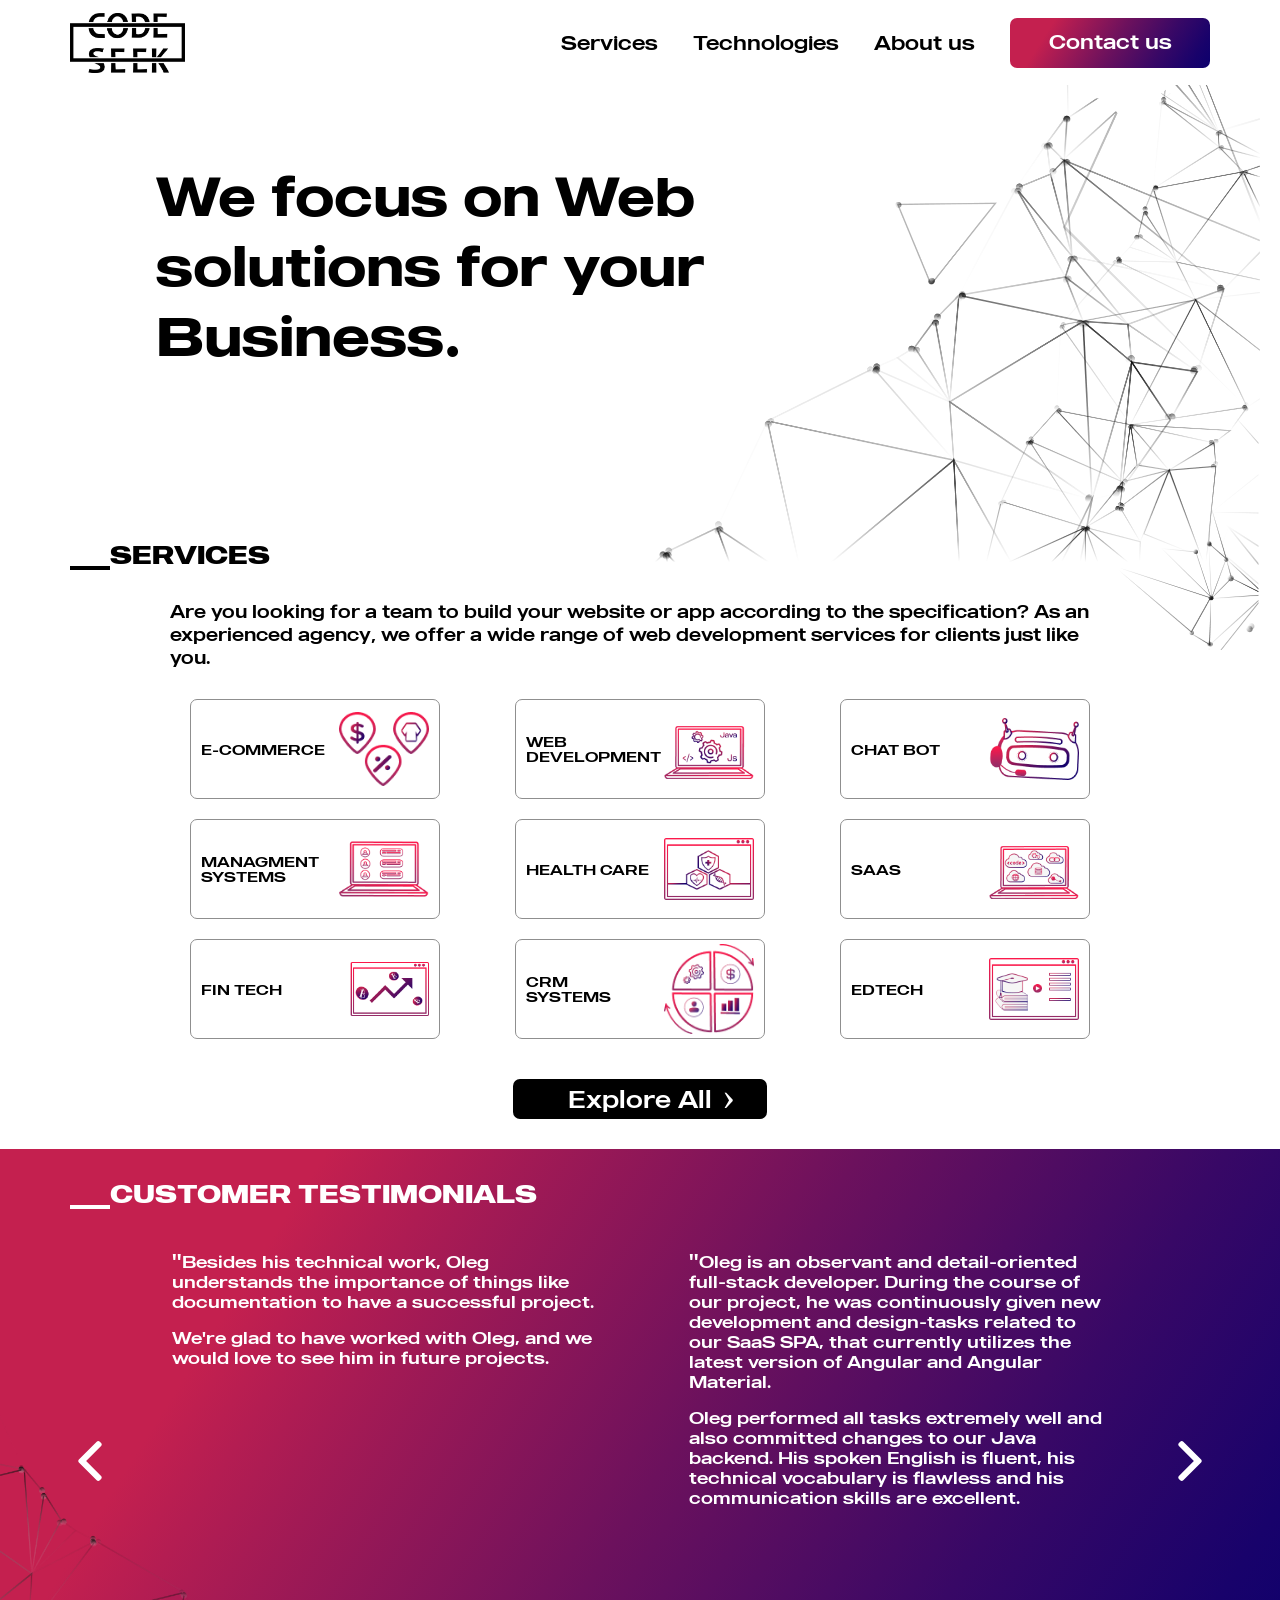
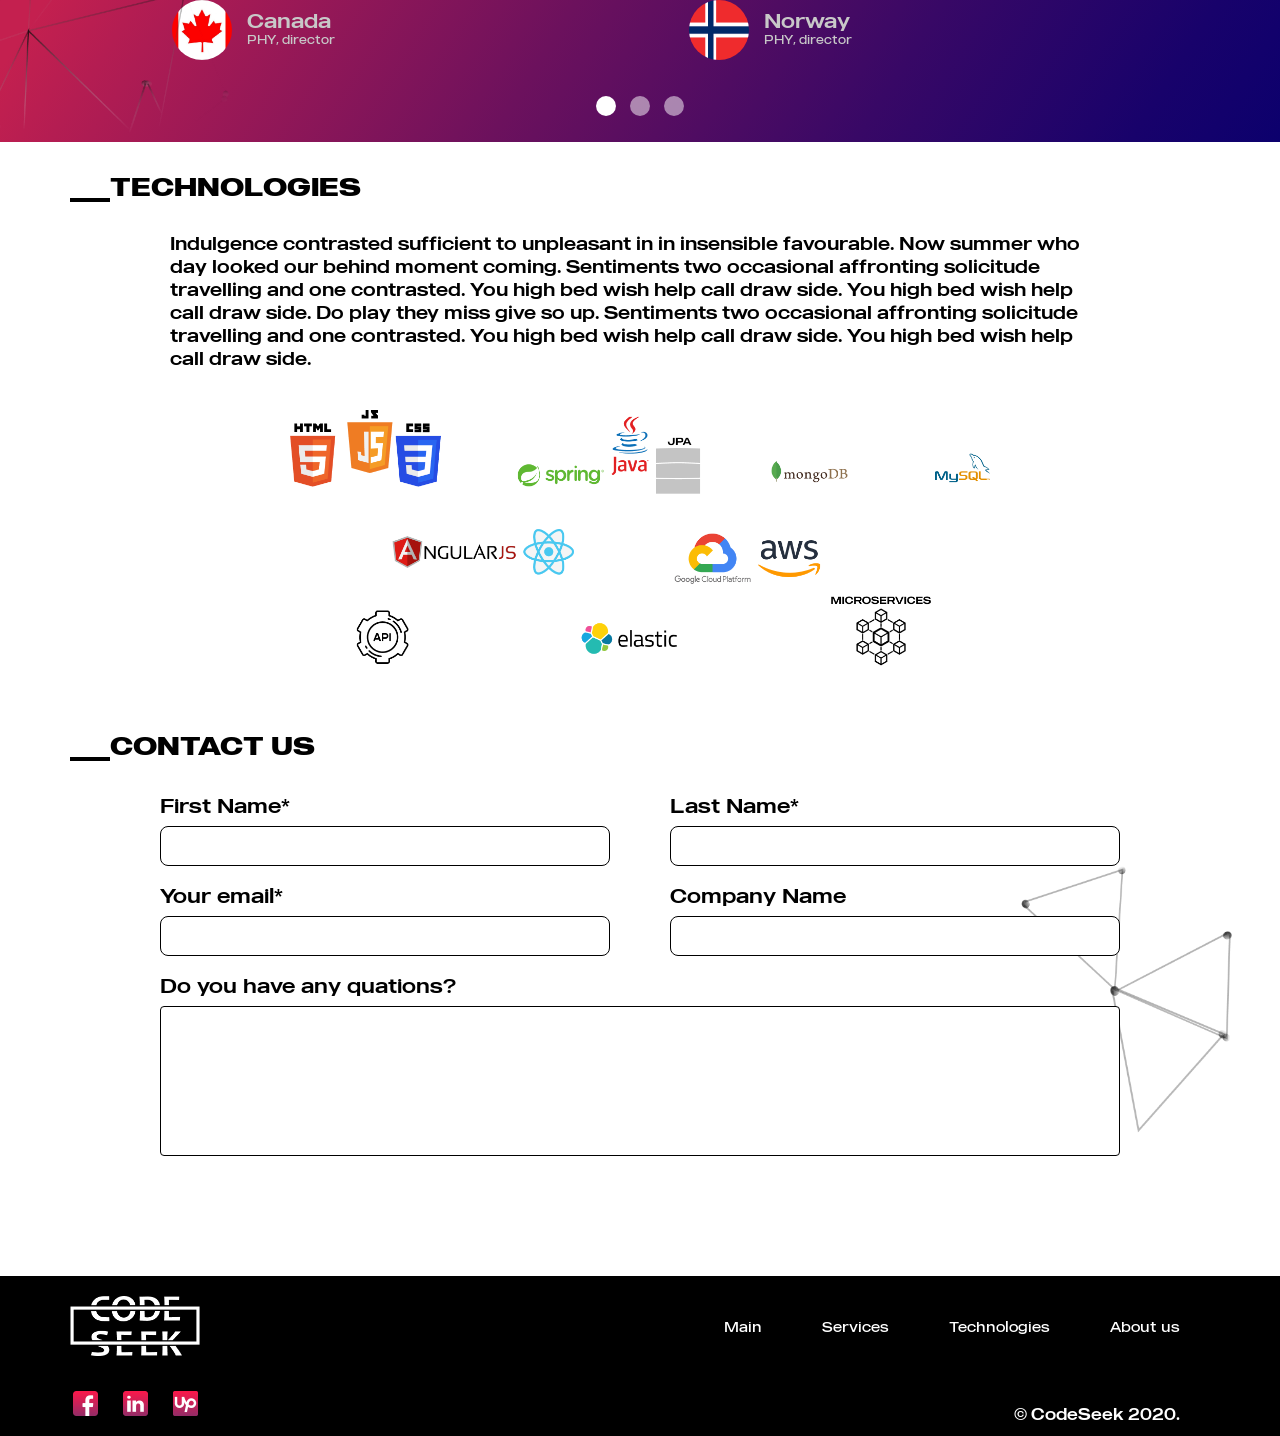
==== commit d7b72008: "commit" ====
--- a/site/index.html
+++ b/site/index.html
@@ -1,4 +1,4 @@
-<!DOCTYPE html><html lang="ru"><head><meta charset="UTF-8"><meta name="viewport" content="width=device-width,initial-scale=1"><meta http-equiv="X-UA-Compatible" content="ie=edge"><title>CodeSeek</title><meta name="title" content="Мое портфолио"><meta name="description" content="Здесь вы сможете ознакомиться с моими работами и узнать больше обо мне"><!-- Open Graph / Facebook --><meta property="og:type" content="website"><meta property="og:url" content="https://metatags.io/"><meta property="og:title" content="CodeSeek"><meta property="og:description" content="Здесь вы сможете ознакомиться с моими работами и узнать больше обо мне"><meta property="og:image" content="https://metatags.io/assets/meta-tags-16a33a6a8531e519cc0936fbba0ad904e52d35f34a46c97a2c9f6f7dd7d336f2.png"><!-- Twitter --><meta property="twitter:card" content="summary_large_image"><meta property="twitter:url" content="https://metatags.io/"><meta property="twitter:title" content="Мое портфолио"><meta property="twitter:description" content="Здесь вы сможете ознакомиться с моими работами и узнать больше обо мне"><meta property="twitter:image" content="https://metatags.io/assets/meta-tags-16a33a6a8531e519cc0936fbba0ad904e52d35f34a46c97a2c9f6f7dd7d336f2.png"><!-- Favicon  --><link rel="apple-touch-icon" sizes="57x57" href="icons/favicon//apple-icon-57x57.png"><link rel="apple-touch-icon" sizes="60x60" href="icons/favicon//apple-icon-60x60.png"><link rel="apple-touch-icon" sizes="72x72" href="icons/favicon//apple-icon-72x72.png"><link rel="apple-touch-icon" sizes="76x76" href="icons/favicon//apple-icon-76x76.png"><link rel="apple-touch-icon" sizes="114x114" href="icons/favicon//apple-icon-114x114.png"><link rel="apple-touch-icon" sizes="120x120" href="icons/favicon//apple-icon-120x120.png"><link rel="apple-touch-icon" sizes="144x144" href="icons/favicon//apple-icon-144x144.png"><link rel="apple-touch-icon" sizes="152x152" href="icons/favicon//apple-icon-152x152.png"><link rel="apple-touch-icon" sizes="180x180" href="icons/favicon//apple-icon-180x180.png"><link rel="icon" type="image/png" sizes="192x192" href="icons/favicon//android-icon-192x192.png"><link rel="icon" type="image/png" sizes="32x32" href="icons/favicon//favicon-32x32.png"><link rel="icon" type="image/png" sizes="96x96" href="icons/favicon//favicon-96x96.png"><link rel="icon" type="image/png" sizes="16x16" href="icons/favicon//favicon-16x16.png"><link rel="manifest" href="icons/favicon//manifest.json"><meta name="msapplication-TileColor" content="#ffffff"><meta name="msapplication-TileImage" content="icons/favicon//ms-icon-144x144.png"><meta name="theme-color" content="#ffffff"><link rel="stylesheet" href="css/style.min.css"></head><body><header><nav class=""><div class="container"><ul class="menu"><li class="menu_item"><a href="#" class="logo"><img src="icons/logo_black.png" alt="logo"></a></li><li class="menu_social"><a href="https://www.upwork.com/ab/find-work/" class="menu_social_item"><img src="icons/social/facebook.png" alt="facebook"> </a><a href="https://www.upwork.com/ab/find-work/" class="menu_social_item"><img src="icons/social/linkedIn.png" alt="linkedIn"> </a><a href="https://www.upwork.com/ab/find-work/" class="menu_social_item"><img src="icons/social/upwork.png" alt="upwork"></a></li><li class="menu_item"><a href="services.html" class="menu_link menu_link_animate">Services</a></li><li class="menu_item menu_item_op"><a href="technologies.html" class="menu_link menu_link_animate">Technologies</a></li><li class="menu_item"><a href="about.html" class="menu_link menu_link_animate">About us</a></li><li class="menu_item"><a href="contact.html" class="menu_link">Contact us</a></li></ul></div><div class="hamburger"><span></span> <span></span> <span></span></div><div class="menu_overlay"></div></nav><a id="myBtn" title="Go to top" class="animate__animated"><img src="icons/up.png" alt="Top" border="none" title="Наверх"></a></header><div class="header header_main"><div class="container"><h1 class="title title_fs70 header_main-title animate__animated animate__fadeInLeftBig">We <span>focus on</span> Web solutions for <span>your</span> <span>Business</span>.</h1></div></div><section class="services wow animate__animated animate__fadeIn animate__delay-1s"><div class="container"><div class="title title_fs30 label">SERVICES</div><div class="title title_fs18 descr">Are you looking for a team to build your website or app according to the specification? As an experienced agency, we offer a wide range of web development services for clients just like you.</div><div class="services_wrapper"><div class="services_block"><div class="services_text">E-COMMERCE</div><div class="services_img"><img src="icons/main_services/1.png" alt=""></div></div><div class="services_block"><div class="services_text">WEB DEVELOPMENT</div><div class="services_img"><img src="icons/main_services/2.png" alt=""></div></div><div class="services_block"><div class="services_text">CHAT BOT</div><div class="services_img"><img src="icons/main_services/3.png" alt=""></div></div><div class="services_block"><div class="services_text">MANAGMENT SYSTEMS</div><div class="services_img servises_img_4"><img src="icons/main_services/4.png" alt=""></div></div><div class="services_block"><div class="services_text">HEALTH CARE</div><div class="services_img"><img src="icons/main_services/5.png" alt=""></div></div><div class="services_block"><div class="services_text">SAAS</div><div class="services_img"><img src="icons/main_services/6.png" alt=""></div></div><div class="services_block"><div class="services_text">FIN TECH</div><div class="services_img"><img src="icons/main_services/7.png" alt=""></div></div><div class="services_block"><div class="services_text">CRM SYSTEMS</div><div class="services_img"><img src="icons/main_services/8.png" alt=""></div></div><div class="services_block"><div class="services_text">EDTECH</div><div class="services_img"><img src="icons/main_services/9.png" alt=""></div></div></div><a class="link" href="services.html#service"><button class="btn btn_more">Explore All</button></a></div></section><section class="review"><div class="container"><div class="label label_white title title_fs30">CUSTOMER TESTIMONIALS</div><div class="review_block wow animate__animated animate__fadeIn animate__slow"><div class="review_slider-counter"><div class="review_slider-prev"><img src="icons/left-arrow.svg" alt="prev"></div><span id="current">03</span> <span>/</span> <span id="total">04</span><div class="review_slider-next"><img src="icons/right-arrow.svg" alt="next"></div></div><div class="review_wrapper"><div class="review_inner"><div class="review_items"><div class="review_item"><div class="review_text"><p>Besides his technical work, Oleg understands the importance of things like documentation to have a successful project.</p><p>We're glad to have worked with Oleg, and we would love to see him in future projects.</p></div><div class="review_user"><div class="review_user_avatar"><img src="img/users/canada.jpg" alt="Canada"></div><div class="review_user_descr"><div class="review_user_name">Canada</div><div class="review_user_position">PHY, director</div><!-- <div class="review_user_info">
+<!DOCTYPE html><html lang="ru"><head><meta charset="UTF-8"><meta name="viewport" content="width=device-width,initial-scale=1"><meta http-equiv="X-UA-Compatible" content="ie=edge"><title>CodeSeek</title><meta name="title" content="Мое портфолио"><meta name="description" content="Здесь вы сможете ознакомиться с моими работами и узнать больше обо мне"><!-- Open Graph / Facebook --><meta property="og:type" content="website"><meta property="og:url" content="https://metatags.io/"><meta property="og:title" content="CodeSeek"><meta property="og:description" content="Здесь вы сможете ознакомиться с моими работами и узнать больше обо мне"><meta property="og:image" content="https://metatags.io/assets/meta-tags-16a33a6a8531e519cc0936fbba0ad904e52d35f34a46c97a2c9f6f7dd7d336f2.png"><!-- Twitter --><meta property="twitter:card" content="summary_large_image"><meta property="twitter:url" content="https://metatags.io/"><meta property="twitter:title" content="Мое портфолио"><meta property="twitter:description" content="Здесь вы сможете ознакомиться с моими работами и узнать больше обо мне"><meta property="twitter:image" content="https://metatags.io/assets/meta-tags-16a33a6a8531e519cc0936fbba0ad904e52d35f34a46c97a2c9f6f7dd7d336f2.png"><!-- Favicon  --><link rel="apple-touch-icon" sizes="57x57" href="icons/favicon//apple-icon-57x57.png"><link rel="apple-touch-icon" sizes="60x60" href="icons/favicon//apple-icon-60x60.png"><link rel="apple-touch-icon" sizes="72x72" href="icons/favicon//apple-icon-72x72.png"><link rel="apple-touch-icon" sizes="76x76" href="icons/favicon//apple-icon-76x76.png"><link rel="apple-touch-icon" sizes="114x114" href="icons/favicon//apple-icon-114x114.png"><link rel="apple-touch-icon" sizes="120x120" href="icons/favicon//apple-icon-120x120.png"><link rel="apple-touch-icon" sizes="144x144" href="icons/favicon//apple-icon-144x144.png"><link rel="apple-touch-icon" sizes="152x152" href="icons/favicon//apple-icon-152x152.png"><link rel="apple-touch-icon" sizes="180x180" href="icons/favicon//apple-icon-180x180.png"><link rel="icon" type="image/png" sizes="192x192" href="icons/favicon//android-icon-192x192.png"><link rel="icon" type="image/png" sizes="32x32" href="icons/favicon//favicon-32x32.png"><link rel="icon" type="image/png" sizes="96x96" href="icons/favicon//favicon-96x96.png"><link rel="icon" type="image/png" sizes="16x16" href="icons/favicon//favicon-16x16.png"><link rel="manifest" href="icons/favicon//manifest.json"><meta name="msapplication-TileColor" content="#ffffff"><meta name="msapplication-TileImage" content="icons/favicon//ms-icon-144x144.png"><meta name="theme-color" content="#ffffff"><link rel="stylesheet" href="css/style.min.css"></head><body><header><nav class=""><div class="container"><ul class="menu _anim-items"><li class="menu_item"><a href="#" class="logo"><img src="icons/logo_black.png" alt="logo"></a></li><li class="menu_social"><a href="https://www.upwork.com/ab/find-work/" class="menu_social_item"><img src="icons/social/facebook.png" alt="facebook"> </a><a href="https://www.upwork.com/ab/find-work/" class="menu_social_item"><img src="icons/social/linkedIn.png" alt="linkedIn"> </a><a href="https://www.upwork.com/ab/find-work/" class="menu_social_item"><img src="icons/social/upwork.png" alt="upwork"></a></li><li class="menu_item"><a href="services.html" class="menu_link menu_link_animate">Services</a></li><li class="menu_item menu_item_op"><a href="technologies.html" class="menu_link menu_link_animate">Technologies</a></li><li class="menu_item"><a href="about.html" class="menu_link menu_link_animate">About us</a></li><li class="menu_item"><a href="contact.html" class="menu_link">Contact us</a></li></ul></div><div class="hamburger"><span></span> <span></span> <span></span></div><div class="menu_logo"><a href="#" class="menu_logo_link"><img src="icons/logo_black.png" alt="logo"></a></div><div class="menu_overlay"></div></nav><a id="myBtn" title="Go to top" class=""><img src="icons/up.png" alt="Top" border="none" title="Наверх"></a></header><div class="header header_main"><div class="container"><h1 class="title title_fs70 header_main-title _anim-items _anim-no-hide">We <span>focus on</span> Web solutions for <span>your</span> <span>Business</span>.</h1></div></div><section class="services"><div class="container"><div class="title title_fs30 label _anim-items">SERVICES</div><div class="title title_fs18 descr _anim-items">Are you looking for a team to build your website or app according to the specification? As an experienced agency, we offer a wide range of web development services for clients just like you.</div><div class="services_wrapper"><div class="services_block _anim-items"><div class="services_text"><a href="services.html#service">E-COMMERCE</a></div><div class="services_img"><img src="icons/main_services/1.png" alt="E-COMMERCE"></div></div><div class="services_block _anim-items"><div class="services_text"><a href="services.html#E-COMMERCE">WEB DEVELOPMENT</a></div><div class="services_img"><img src="icons/main_services/2.png" alt="WEB DEVELOPMENT"></div></div><div class="services_block _anim-items"><div class="services_text"><a href="services.html#web">CHAT BOT</a></div><div class="services_img"><img src="icons/main_services/3.png" alt="CHAT BO"></div></div><div class="services_block _anim-items"><div class="services_text"><a href="services.html#bot">MANAGMENT SYSTEMS</a></div><div class="services_img servises_img_4"><img src="icons/main_services/4.png" alt="MANAGMENT SYSTEMS"></div></div><div class="services_block _anim-items"><div class="services_text"><a href="services.html#managment">HEALTH CARE</a></div><div class="services_img"><img src="icons/main_services/5.png" alt="HEALTH CARE"></div></div><div class="services_block _anim-items"><div class="services_text"><a href="services.html#health">SAAS</a></div><div class="services_img"><img src="icons/main_services/6.png" alt="SAAS"></div></div><div class="services_block _anim-items"><div class="services_text"><a href="services.html#saas">FIN TECH</a></div><div class="services_img"><img src="icons/main_services/7.png" alt="FIN TECH"></div></div><div class="services_block _anim-items"><div class="services_text"><a href="services.html#fin">CRM SYSTEMS</a></div><div class="services_img"><img src="icons/main_services/8.png" alt="CRM SYSTEMS"></div></div><div class="services_block _anim-items" id="service"><div class="services_text"><a href="services.html#crm">EDTECH</a></div><div class="services_img"><img src="icons/main_services/9.png" alt="EDTECH"></div></div></div><a class="link" href="services.html#service"><button class="btn btn_more _anim-items">Explore All</button></a></div></section><section class="review"><div class="container"><div class="label label_white title title_fs30 _anim-items">CUSTOMER TESTIMONIALS</div><div class="review_block wow"><div class="review_slider-counter"><div class="review_slider-prev"><img src="icons/left-arrow.svg" alt="prev"></div><span id="current">03</span> <span>/</span> <span id="total">04</span><div class="review_slider-next"><img src="icons/right-arrow.svg" alt="next"></div></div><div class="review_wrapper"><div class="review_inner"><div class="review_items"><div class="review_item"><div class="review_text _anim-items"><p class="_anim-show">Besides his technical work, Oleg understands the importance of things like documentation to have a successful project.</p><p class="_anim-show">We're glad to have worked with Oleg, and we would love to see him in future projects.</p></div><div class="review_user _anim-items"><div class="review_user_avatar"><img src="img/users/canada.jpg" alt="Canada"></div><div class="review_user_descr"><div class="review_user_name">Canada</div><div class="review_user_position">PHY, director</div><!-- <div class="review_user_info">
                                         <div class="review_user_hours">501 hours</div>
                                         <div class="review_user_cost">$15,040.00</div>
-                                    </div> --></div></div></div><div class="review_item"><div class="review_text"><p>Oleg is an observant and detail-oriented full-stack developer. During the course of our project, he was continuously given new development and design-tasks related to our SaaS SPA, that currently utilizes the latest version of Angular and Angular Material.</p><p>Oleg performed all tasks extremely well and also committed changes to our Java backend. His spoken English is fluent, his technical vocabulary is flawless and his communication skills are excellent.</p></div><div class="review_user"><div class="review_user_avatar"><img src="img/users/norway.png" alt="Norway"></div><div class="review_user_descr"><div class="review_user_name">Norway</div><div class="review_user_position">PHY, director</div></div></div></div></div><div class="review_items"><div class="review_item"><div class="review_text"><p>Oleg was a pleasure to work with, his work was completed on time and to a high standard. Any code review comments given were applied quickly and without issue.</p><p>He got up to speed on the system architecture quickly and was able to use initiative and experience to complete the tasks required with minimal input. Further, he was able to provide suggestions to the benefit of the system.</p><p>His communication was excellent and he was able to articulate ideas with ease. I look forward to working with Oleg again in the future.</p></div><div class="review_user"><div class="review_user_avatar"><img src="img/users/UK.png" alt="United Kingdom"></div><div class="review_user_descr"><div class="review_user_name">United Kingdom</div><div class="review_user_position">PHY, director</div></div></div></div><div class="review_item"><div class="review_text"><p>Oleg is a good professional with optimum technical skills. It has shown a really good cooperation attitude and GUI design skills</p></div><div class="review_user"><div class="review_user_avatar"><img src="img/users/italy.jpg" alt="Italy"></div><div class="review_user_descr"><div class="review_user_name">Italy</div><div class="review_user_position">PHY, director</div></div></div></div></div><div class="review_items"><div class="review_item"><div class="review_text"><p>Oleg is an excellent professional. For the task that was given to generate d3js reports with drill down functionalities, he performed the job admirably well. He was highly technical, well versed in agile development, a joy to work with.</p><p>I provided hand written notes to speed up the development process for various questions/clarifications and he produced the output EXACTLY as expected. I provided feedback on "feature fixes", and UI changes which he implemented without delays.</p></div><div class="review_user"><div class="review_user_avatar"><img src="img/users/UK.png" alt="United Kingdom"></div><div class="review_user_descr"><div class="review_user_name">United States</div><div class="review_user_position">PHY, director</div></div></div></div><div class="review_item"><div class="review_text"><p>Oleg did a great job implementing complex features from scratch for our project. He showed his backend and frontend skills on an excellent level. His development was involved in complex business logic, and Oleg was able to maintain these challenges.</p><p>We enjoyed working with Oleg and will likely have additional jobs for him in the future.</p></div><div class="review_user"><div class="review_user_avatar"><img src="img/users/russia.jpg" alt="Russia"></div><div class="review_user_descr"><div class="review_user_name">Russia</div><div class="review_user_position">PHY, director</div></div></div></div></div></div></div></div></div><div class="review_bg"><img src="img/middle_bg.png" alt=""></div></section><section class="technologies"><div class="container"><div class="title title_fs30 label">TECHNOLOGIES</div><div class="title title_fs18 descr wow animate__animated animate__fadeIn animate__slow">Indulgence contrasted sufficient to unpleasant in in insensible favourable. Now summer who day looked our behind moment coming. Sentiments two occasional affronting solicitude travelling and one contrasted. You high bed wish help call draw side. You high bed wish help call draw side. Do play they miss give so up. Sentiments two occasional affronting solicitude travelling and one contrasted. You high bed wish help call draw side. You high bed wish help call draw side.</div><img class="wow animate__animated animate__fadeIn animate__slow" src="img/technologies.png" alt="Technologies"></div></section><section class="contact"><div class="container"><div class="title title_fs30 label">CONTACT US</div><form class="contact_form wow animate__animated animate__fadeIn animate__slow" action="#"><div class="contact_block"><label for="firstname">First Name*</label> <input type="text" name="firstname" id="firstname" required></div><div class="contact_block"><label for="lastname">Last Name*</label> <input type="text" name="lastname" id="lastname" required></div><div class="contact_block"><label for="email">Your email*</label> <input type="email" name="email" id="email" required></div><div class="contact_block"><label for="company">Company Name</label> <input type="text" name="company" id="company"></div><label for="comment">Do you have any quations?</label> <textarea name="comment"></textarea> <button class="btn">Send a message</button></form></div></section><footer class="footer"><div class="container"><div class="footer_wrapper"><div class="footer_info"><img src="icons/logo.png" alt="logo" class="footer_logo"><div class="footer_social"><a href="https://www.upwork.com/ab/find-work/" class="footer_social_item"><img src="icons/social/facebook.png" alt="facebook" height="30"> </a><a href="https://www.upwork.com/ab/find-work/" class="footer_social_item"><img src="icons/social/linkedIn.png" alt="linkedIn" height="30"> </a><a href="https://www.upwork.com/ab/find-work/" class="footer_social_item"><img src="icons/social/upwork.png" alt="upwork" height="30"></a></div></div><div class="footer_block"><div class="footer_menu"><div class="footer_menu_item"><a href="services.html">Services</a></div><div class="footer_menu_item"><a href="technologies.html">Technologies</a></div><div class="footer_menu_item"><a href="about.html">About us</a></div></div><div class="footer_text">© CodeSeek 2020.</div></div></div></div></footer><script src="js/wow.min.js"></script><script>new WOW().init();</script><script src="js/script.js"></script></body></html>+                                    </div> --></div></div></div><div class="review_item"><div class="review_text _anim-items"><p class="_anim-show">Oleg is an observant and detail-oriented full-stack developer. During the course of our project, he was continuously given new development and design-tasks related to our SaaS SPA, that currently utilizes the latest version of Angular and Angular Material.</p><p class="_anim-show">Oleg performed all tasks extremely well and also committed changes to our Java backend. His spoken English is fluent, his technical vocabulary is flawless and his communication skills are excellent.</p></div><div class="review_user _anim-items"><div class="review_user_avatar"><img src="img/users/norway.png" alt="Norway"></div><div class="review_user_descr"><div class="review_user_name">Norway</div><div class="review_user_position">PHY, director</div></div></div></div></div><div class="review_items"><div class="review_item"><div class="review_text _anim-items"><p class="_anim-show">Oleg was a pleasure to work with, his work was completed on time and to a high standard. Any code review comments given were applied quickly and without issue.</p><p class="_anim-show">He got up to speed on the system architecture quickly and was able to use initiative and experience to complete the tasks required with minimal input. Further, he was able to provide suggestions to the benefit of the system.</p><p>His communication was excellent and he was able to articulate ideas with ease. I look forward to working with Oleg again in the future.</p></div><div class="review_user _anim-items"><div class="review_user_avatar"><img src="img/users/UK.png" alt="United Kingdom"></div><div class="review_user_descr"><div class="review_user_name">United Kingdom</div><div class="review_user_position">PHY, director</div></div></div></div><div class="review_item"><div class="review_text _anim-items"><p class="_anim-show">Oleg is a good professional with optimum technical skills. It has shown a really good cooperation attitude and GUI design skills</p></div><div class="review_user _anim-items"><div class="review_user_avatar"><img src="img/users/italy.jpg" alt="Italy"></div><div class="review_user_descr"><div class="review_user_name">Italy</div><div class="review_user_position">PHY, director</div></div></div></div></div><div class="review_items"><div class="review_item"><div class="review_text _anim-items"><p class="_anim-show">Oleg is an excellent professional. For the task that was given to generate d3js reports with drill down functionalities, he performed the job admirably well. He was highly technical, well versed in agile development, a joy to work with.</p><p class="_anim-show">I provided hand written notes to speed up the development process for various questions/clarifications and he produced the output EXACTLY as expected. I provided feedback on "feature fixes", and UI changes which he implemented without delays.</p></div><div class="review_user _anim-items"><div class="review_user_avatar"><img src="img/users/UK.png" alt="United Kingdom"></div><div class="review_user_descr"><div class="review_user_name">United States</div><div class="review_user_position">PHY, director</div></div></div></div><div class="review_item"><div class="review_text _anim-items"><p class="_anim-show">Oleg did a great job implementing complex features from scratch for our project. He showed his backend and frontend skills on an excellent level. His development was involved in complex business logic, and Oleg was able to maintain these challenges.</p><p class="_anim-show">We enjoyed working with Oleg and will likely have additional jobs for him in the future.</p></div><div class="review_user _anim-items"><div class="review_user_avatar"><img src="img/users/russia.jpg" alt="Russia"></div><div class="review_user_descr"><div class="review_user_name">Russia</div><div class="review_user_position">PHY, director</div></div></div></div></div></div></div></div></div><div class="review_bg"><img src="img/middle_bg.png" alt=""></div></section><section class="technologies"><div class="container"><div class="title title_fs30 label _anim-items">TECHNOLOGIES</div><div class="title title_fs18 descr _anim-items">Indulgence contrasted sufficient to unpleasant in in insensible favourable. Now summer who day looked our behind moment coming. Sentiments two occasional affronting solicitude travelling and one contrasted. You high bed wish help call draw side. You high bed wish help call draw side. Do play they miss give so up. Sentiments two occasional affronting solicitude travelling and one contrasted. You high bed wish help call draw side. You high bed wish help call draw side.</div><img class="technologies_img _anim-items" src="img/technologies.png" alt="Technologies"></div></section><section class="contact"><div class="container"><div class="title title_fs30 label _anim-items">CONTACT US</div><form class="contact_form" action="#"><div class="contact_block"><label for="firstname">First Name*</label> <input type="text" name="firstname" id="firstname" required></div><div class="contact_block"><label for="lastname">Last Name*</label> <input type="text" name="lastname" id="lastname" required></div><div class="contact_block"><label for="email">Your email*</label> <input type="email" name="email" id="email" required></div><div class="contact_block"><label for="company">Company Name</label> <input type="text" name="company" id="company"></div><label for="comment">Do you have any quations?</label> <textarea name="comment"></textarea> <button class="btn">Send a message</button></form></div></section><footer class="footer"><div class="container"><div class="footer_wrapper"><div class="footer_info"><img src="icons/logo.png" alt="logo" class="footer_logo"><div class="footer_social"><a href="https://www.upwork.com/ab/find-work/" class="footer_social_item"><img src="icons/social/facebook.png" alt="facebook" height="30"> </a><a href="https://www.upwork.com/ab/find-work/" class="footer_social_item"><img src="icons/social/linkedIn.png" alt="linkedIn" height="30"> </a><a href="https://www.upwork.com/ab/find-work/" class="footer_social_item"><img src="icons/social/upwork.png" alt="upwork" height="30"></a></div></div><div class="footer_block"><div class="footer_menu"><div class="footer_menu_item"><a href="index.html">Main</a></div><div class="footer_menu_item"><a href="services.html">Services</a></div><div class="footer_menu_item"><a href="technologies.html">Technologies</a></div><div class="footer_menu_item"><a href="about.html">About us</a></div></div><div class="footer_text">© CodeSeek 2020.</div></div></div></div></footer><script src="js/script.js"></script><script src="js/slider.js"></script></body></html>
--- a/site/css/style.min.css
+++ b/site/css/style.min.css
@@ -4,4 +4,4 @@
  * Copyright 2011-2019 Twitter, Inc.
  * Licensed under MIT (https://github.com/twbs/bootstrap/blob/master/LICENSE)
  * Forked from Normalize.css, licensed MIT (https://github.com/necolas/normalize.css/blob/master/LICENSE.md)
- */@font-face{font-family:'MADE Outer Sans';src:url(../fonts/MADEOuterSans-Light.ttf) format('truetype');font-weight:300;font-style:normal;font-stretch:normal;unicode-range:U+0020-00FE}@font-face{font-family:'MADE Outer Sans';src:url(../fonts/MADEOuterSans-Medium.ttf) format('truetype');font-weight:500;font-style:normal;font-stretch:normal;unicode-range:U+0020-00FE}@font-face{font-family:'MADE Outer Sans';src:url(../fonts/MADEOuterSans.ttf) format('truetype');font-weight:400;font-style:normal;font-stretch:normal;unicode-range:U+0020-00FE}@font-face{font-family:'MADE Outer Sans';src:url(../fonts/MADEOuterSans-Black.ttf) format('truetype');font-weight:900;font-style:normal;font-stretch:normal;unicode-range:U+0020-00FE}@font-face{font-family:'MADE Outer Sans';src:url(../fonts/MADEOuterSans-Bold.ttf) format('truetype');font-weight:700;font-style:normal;font-stretch:normal;unicode-range:U+0020-00FE}@font-face{font-family:'MADE Outer Sans';src:url(../fonts/MADEOuterSans-Black.ttf) format('truetype');font-weight:900;font-style:normal;font-stretch:normal;unicode-range:U+0020-00FE}@font-face{font-family:'MADE Outer Sans';src:url(../fonts/MADEOuterSans-Bold.ttf) format('truetype');font-weight:700;font-style:normal;font-stretch:normal;unicode-range:U+0020-00FE}@font-face{font-family:'MADE Outer Sans';src:url(../fonts/MADEOuterSans-Light.ttf) format('truetype');font-weight:300;font-style:normal;font-stretch:normal;unicode-range:U+0020-00FE}@font-face{font-family:'MADE Outer Sans';src:url(../fonts/MADEOuterSans-Medium.ttf) format('truetype');font-weight:500;font-style:normal;font-stretch:normal;unicode-range:U+0020-00FE}@font-face{font-family:'MADE Outer Sans';src:url(../fonts/MADEOuterSans.ttf) format('truetype');font-weight:400;font-style:normal;font-stretch:normal;unicode-range:U+0020-00FE}@font-face{font-family:'MADE Outer Sans Outline';src:url(../fonts/MADEOuterSansOutline-Medium.ttf) format('truetype');font-weight:500;font-style:normal;font-stretch:normal;unicode-range:U+0020-00FE}*,::after,::before{box-sizing:border-box}html{font-family:sans-serif;line-height:1.15;-webkit-text-size-adjust:100%;-webkit-tap-highlight-color:transparent}article,aside,figcaption,figure,footer,header,hgroup,main,nav,section{display:block}body{margin:0;font-family:-apple-system,BlinkMacSystemFont,"Segoe UI",Roboto,"Helvetica Neue",Arial,"Noto Sans",sans-serif,"Apple Color Emoji","Segoe UI Emoji","Segoe UI Symbol","Noto Color Emoji";font-size:1rem;font-weight:400;line-height:1.5;color:#212529;text-align:left;background-color:#fff}[tabindex="-1"]:focus{outline:0!important}hr{box-sizing:content-box;height:0;overflow:visible}h1,h2,h3,h4,h5,h6{margin-top:0;margin-bottom:.5rem}p{margin-top:0;margin-bottom:1rem}abbr[data-original-title],abbr[title]{text-decoration:underline;-webkit-text-decoration:underline dotted;text-decoration:underline dotted;cursor:help;border-bottom:0;-webkit-text-decoration-skip-ink:none;text-decoration-skip-ink:none}address{margin-bottom:1rem;font-style:normal;line-height:inherit}dl,ol,ul{margin-top:0;margin-bottom:1rem}ol ol,ol ul,ul ol,ul ul{margin-bottom:0}dt{font-weight:700}dd{margin-bottom:.5rem;margin-left:0}blockquote{margin:0 0 1rem}b,strong{font-weight:bolder}small{font-size:80%}sub,sup{position:relative;font-size:75%;line-height:0;vertical-align:baseline}sub{bottom:-.25em}sup{top:-.5em}a{color:#007bff;text-decoration:none;background-color:transparent}a:hover{color:#0056b3;text-decoration:underline}a:not([href]):not([tabindex]){color:inherit;text-decoration:none}a:not([href]):not([tabindex]):focus,a:not([href]):not([tabindex]):hover{color:inherit;text-decoration:none}a:not([href]):not([tabindex]):focus{outline:0}code,kbd,pre,samp{font-family:SFMono-Regular,Menlo,Monaco,Consolas,"Liberation Mono","Courier New",monospace;font-size:1em}pre{margin-top:0;margin-bottom:1rem;overflow:auto}figure{margin:0 0 1rem}img{vertical-align:middle;border-style:none}svg{overflow:hidden;vertical-align:middle}table{border-collapse:collapse}caption{padding-top:.75rem;padding-bottom:.75rem;color:#6c757d;text-align:left;caption-side:bottom}th{text-align:inherit}label{display:inline-block;margin-bottom:.5rem}button{border-radius:0}button:focus{outline:1px dotted;outline:5px auto -webkit-focus-ring-color}button,input,optgroup,select,textarea{margin:0;font-family:inherit;font-size:inherit;line-height:inherit}button,input{overflow:visible}button,select{text-transform:none}select{word-wrap:normal}[type=button],[type=reset],[type=submit],button{-webkit-appearance:button}[type=button]:not(:disabled),[type=reset]:not(:disabled),[type=submit]:not(:disabled),button:not(:disabled){cursor:pointer}[type=button]::-moz-focus-inner,[type=reset]::-moz-focus-inner,[type=submit]::-moz-focus-inner,button::-moz-focus-inner{padding:0;border-style:none}input[type=checkbox],input[type=radio]{box-sizing:border-box;padding:0}input[type=date],input[type=datetime-local],input[type=month],input[type=time]{-webkit-appearance:listbox}textarea{overflow:auto;resize:vertical}fieldset{min-width:0;padding:0;margin:0;border:0}legend{display:block;width:100%;max-width:100%;padding:0;margin-bottom:.5rem;font-size:1.5rem;line-height:inherit;color:inherit;white-space:normal}progress{vertical-align:baseline}[type=number]::-webkit-inner-spin-button,[type=number]::-webkit-outer-spin-button{height:auto}[type=search]{outline-offset:-2px;-webkit-appearance:none}[type=search]::-webkit-search-decoration{-webkit-appearance:none}::-webkit-file-upload-button{font:inherit;-webkit-appearance:button}output{display:inline-block}summary{display:list-item;cursor:pointer}template{display:none}[hidden]{display:none!important}*{font-family:'MADE Outer Sans';margin:0;padding:0}.container{width:1140px;margin:0 auto}.title{font-weight:400;color:#000}.title_fs18{font-size:18px;line-height:23px}.title_fs25{font-weight:700;font-size:25px;line-height:25px}.title_fs30{font-weight:700;font-size:25px;line-height:30px}.title_fs30_m{font-weight:300}.title_fs70{color:#000;font-size:55px;line-height:70px;font-weight:500}header{position:relative;position-height:60px}nav{position:fixed;width:100%;height:85px;background-color:#fff;z-index:25}.hamburger{display:none}.menu_social{display:none}.menu{margin-bottom:0;display:flex;flex-wrap:wrap;justify-content:space-between;align-items:center;height:85px;list-style-type:none}.menu_link{font-weight:400;font-size:20px;color:#000;position:relative;transition:all .5s}.menu_link:hover{text-decoration:none}.menu_overlay{position:fixed;right:-120%;width:100vw;height:100vh;background-color:#000;opacity:.5}.menu_item_overlay{margin-top:-81px;position:fixed;right:-120%;width:100%;height:100%;background-color:#000;opacity:.3;transition:all .6s}.menu_item_overlay_active{right:0}#myBtn{display:none;position:fixed;bottom:20px;right:20px;cursor:pointer;transition:all 1s;z-index:35}#myBtn img{height:40px;width:40px}@-webkit-keyframes showblock{from{opacity:0}to{opacity:1}}@keyframes showblock{from{opacity:0}to{opacity:1}}.header_main{height:650px;background:url(../img/main_bg.png) no-repeat;background-size:auto 100%;background-position:top 60px right 20px}.header_main h1{padding:160px 0 0 86px;width:700px;font-weight:500}.header_services,.header_technologies{height:400px;background:url(../img/services_bg.png) no-repeat;background-size:auto 100%;background-position:top 60px left 20px}.header_services h1,.header_technologies h1{padding:160px 0 0 0;text-align:center}.header_technologies{height:500px;background:url(../img/technology_bg.png) no-repeat;background-size:auto 85%;background-position:top 40px right 0}.header_technologies h1{padding:160px 100px 0 100px}.header_about{height:600px;background:url(../img/information_bg.png) no-repeat;background-size:auto 90%;background-position:top 30px right 20px}.header_about h1{padding:150px 0 0 100px;width:700px}.header_about img{display:block;height:120px;margin:50px 0 0 100px}.header_contact{height:250px;background:url(../img/contact_bg.png) no-repeat;background-size:auto 120%;background-position:top 40px left 20px}.header_contact h1{padding:150px 0 0 0;text-align:center}.services{margin-top:-110px}.services_wrapper{display:flex;justify-content:space-between;flex-wrap:wrap;padding:30px 120px 20px 120px}.services_block{display:flex;justify-content:space-between;align-items:center;margin-bottom:20px;padding:10px;width:250px;height:100px;border:1px solid #8f8f8f;-webkit-backdrop-filter:blur(9px);backdrop-filter:blur(9px);border-radius:7px;transition:all 1s;color:#000}.services_block:hover{transition:all .6s;transform:scale(1.1);border:3px solid #8f8f8f}.services_img{width:90px}.services_img img{width:100%}.services_text{width:130px;font-weight:400;font-size:15px;line-height:15px}.services-more{padding-top:20px}.services-more_block{width:900px;margin:0 auto;margin-bottom:20px;display:flex;justify-content:space-between;align-items:center;flex-wrap:wrap}.services-more_block:nth-child(2n) .services-more_img{order:1}.services-more_text{width:400px}.services-more_header{margin-top:10px;font-size:30px;color:#000}.services-more_descr{font-size:15px;color:#000}.services-more_img{width:400px;height:300px}.services-more_img_1{background:url(../icons/services/1.png) no-repeat;background-size:auto 90%;background-position:center}.services-more_img_2{background:url(../icons/services/2.png) no-repeat;background-size:auto 90%;background-position:center}.services-more_img_3{background:url(../icons/services/3.png) no-repeat;background-size:auto 90%;background-position:center}.services-more_img_4{background:url(../icons/services/4.png) no-repeat;background-size:auto 90%;background-position:center}.services-more_img_5{background:url(../icons/services/5.png) no-repeat;background-size:auto 90%;background-position:center}.services-more_img_6{background:url(../icons/services/6.png) no-repeat;background-size:auto 90%;background-position:center}.services-more_img_7{background:url(../icons/services/7.png) no-repeat;background-size:auto 90%;background-position:center}.services-more_img_8{background:url(../icons/services/8.png) no-repeat;background-size:auto 90%;background-position:center}.services-more_img_9{background:url(../icons/services/9.png) no-repeat;background-size:auto 90%;background-position:center}.label{margin-left:40px;position:relative}.label_small{font-size:25px}.label::before{content:'';display:block;width:40px;height:4px;background-color:#000;position:absolute;bottom:0;left:-40px}.label_white{color:#fff}.label_white::before{background-color:#fff}.descr{padding:0;margin:30px 100px 0 100px;color:#000}.btn{display:block;margin:0 auto;padding:0 25px;height:40px;background:#000;border:none;border-radius:7px;font-size:24px;color:#fff;transition:all .6s;position:relative}.btn_more{padding:0 55px}.btn_more::after{position:absolute;content:'\203A';font-size:40px;line-height:30px;margin-left:10px;top:0;transition:all .6s}.btn_more:hover::after{margin-left:25px}.btn_start{background:linear-gradient(122.26deg,#c4204f 19.83%,#b41d52 25.53%,#6c115d 52.15%,#380866 74.3%,#18026b 90.9%,#0c006d 100.06%)}.btn:hover{box-shadow:0 0 15px #ab1b53}.link:hover{text-decoration:none}.review{position:relative;padding:30px 0 30px 0;margin-top:30px;min-height:500px;background:linear-gradient(122.26deg,#c4204f 19.83%,#b41d52 25.53%,#6c115d 52.15%,#380866 74.3%,#18026b 90.9%,#0c006d 100.06%)}.review_bg{position:absolute;bottom:0;left:0}.review_bg img{height:450px}.review_block{padding:40px 100px 50px 100px}.review_wrapper{position:relative}.review_inner{margin:2px;padding:0}.review_items{display:flex;justify-content:space-between}.review_item{width:45%;min-height:300px;display:flex;flex-direction:column;justify-content:space-between}.review_text{font-size:17px;line-height:20px;color:#fff;margin-bottom:20px}.review_text p:nth-child(1)::before{content:'"';font-size:20px}.review_user{display:flex;align-items:center}.review_user_avatar{height:60px;width:60px;border-radius:100%;margin-right:15px}.review_user_avatar img{height:60px;width:60px;border-radius:100%}.review_user_name{font-size:20px;color:#c8c8c8;line-height:20px}.review_user_position{font-weight:300;font-size:12px;color:#c8c8c8}.review_user_info{margin-top:10px;display:flex;font-weight:700;font-size:13px;color:#969696}.review_user_hours{margin-right:50px}.review_slider-counter span{display:none;position:absolute;color:#fff;font-size:20px}.review_slider-counter span:nth-child(4){right:0}.review_slider-counter span:nth-child(3){right:25px}.review_slider-counter span:nth-child(2){right:37px}.review_slider-prev{position:absolute;top:50%;transform:translateY(-50%);left:0;cursor:pointer;z-index:15}.review_slider-prev img{width:40px}.review_slider-next{position:absolute;top:50%;transform:translateY(-50%);right:0;cursor:pointer;z-index:15}.review_slider-next img{width:40px}.technologies{padding:30px 0 30px 0}.technologies img{display:block;margin:40px auto 0 auto;width:700px}.technology{margin-top:-100px;min-height:400px;padding:0 0 30px 0}.technology_img{padding:20px 0 30px 0;display:flex;justify-content:center}.technology_img img{height:80px;display:block}.technology_descr{text-align:center;padding:20px 0 30px 0;font-weight:300;font-size:20px;color:#000}.contact{padding:30px 0 50px 0;background:url(../img/footer_bg.png) no-repeat;background-size:auto 50%;background-position:right}.contact_form{display:flex;justify-content:space-between;flex-wrap:wrap;width:960px;margin:0 auto;margin-top:30px}.contact_form label{display:block;margin-bottom:5px;font-size:20px;color:#000}.contact_form input{padding:0 10px;width:450px;margin-bottom:15px;height:40px;border:1px solid #000;-webkit-backdrop-filter:blur(11px);backdrop-filter:blur(11px);border-radius:8px;cursor:pointer}.contact_form textarea{margin-bottom:30px;display:block;width:100%;height:150px;border-radius:4px;resize:none;border:1px solid #000;-webkit-backdrop-filter:blur(11px);backdrop-filter:blur(11px);cursor:pointer}.start{padding:60px 0 70px 0}.start_header,.start_subheader{font-weight:700;text-align:center;font-size:32px;line-height:32px;color:#000}.start_subheader{text-transform:uppercase;margin-bottom:40px}.footer{min-height:150px;padding:20px 0 10px 0;background:#000}.footer_info{height:120px;display:flex;flex-direction:column;justify-content:space-between;align-items:center;width:130px}.footer_info img{display:block;height:60px}.footer_wrapper{display:flex;justify-content:space-between}.footer_social{width:125px;display:flex;justify-content:space-between}.footer_social img{height:25px}.footer_menu{display:flex}.footer_menu a{display:block;text-decoration:none;background-image:linear-gradient(122.26deg,#0c006d,#18026b,#380866,#6c115d,#b41d52,#c4204f);background-position:0 120%;background-repeat:no-repeat;background-size:0 5px;transition:background-size .3s;color:#fff;font-size:14px;font-weight:300}.footer_menu a:hover{background-size:100% 5px}.footer_menu_item{margin:0 30px}.footer_block{margin-top:20px;height:110px;display:flex;flex-direction:column;justify-content:space-between}.footer_text{color:#fff;align-self:flex-end;margin-right:30px;font-size:16px}.information{margin-top:-60px;padding-bottom:40px}.information_rated{padding-top:10px;margin:0 auto;display:flex;justify-content:space-between;width:750px}.information_item{width:300px}.information_img{margin:0 auto;width:120px;height:120px;background:url(../icons/about/rated.png) no-repeat;background-size:100% auto;background-position:center}.information_descr{text-align:center}.offer{padding:30px 0 0 0;min-height:600px;background:linear-gradient(122.26deg,#c4204f 19.83%,#b41d52 25.53%,#6c115d 52.15%,#380866 74.3%,#18026b 90.9%,#0c006d 100.06%)}.offer_wrapper{margin-left:30px;margin-top:30px;display:flex}.offer_list{width:300px}.offer_item{margin-top:12px;font-size:18px;line-height:18px;color:#fff}.offer_img{margin-left:170px;width:270px;height:270px;background:url(../icons/about/notes.png) no-repeat;background-size:auto 90%;background-position:center}.offer_block{padding-top:40px;margin:0 auto;width:950px;display:flex;justify-content:space-between}.offer_block_img{margin:0 auto;width:100px;height:100px}.offer_block_img_1{background:url(../icons/about/block/1.png) no-repeat;background-size:auto 95%;background-position:center}.offer_block_img_2{background:url(../icons/about/block/2.png) no-repeat;background-size:auto 95%;background-position:center}.offer_block_img_3{width:200px;background:url(../icons/about/block/3.png) no-repeat;background-size:auto 95%;background-position:center}.offer_block_text{margin-top:10px;font-size:30px;color:#fff}.location{padding:50px 0 20px 0}.location_contact{background:url(../img/contact_footer_bg.png) no-repeat;background-size:auto 80%;background-position:bottom 0 right 0}.location_wrapper{width:1050px;margin:0 auto;display:flex;justify-content:space-between}.location_info{display:flex;flex-direction:column}.location_map{margin-left:150px;height:500px;width:650px}.location_city,.location_country{font-size:30px;line-height:30px;color:#000}.location_addr,.location_phone{margin-bottom:0;font-weight:300;font-size:23px;line-height:25px;color:#000}.location a:hover{text-decoration:none;color:#000}.location_email,.location_skype{font-weight:300;font-size:20px;line-height:20px;color:#000}.location_city,.location_phone,.location_skype{margin-bottom:10px}.location_phone{margin-bottom:30px}@media (max-width:1200px){.container{max-width:960px;margin:0 auto}}@media (max-width:992px){.container{max-width:720px}}@media (min-width:769px){.menu_link_animate::after{content:"";display:block;width:100%;position:absolute;bottom:-10px}.menu_link_animate:hover{display:block;margin-top:-20px;color:#111;text-decoration:none;color:rgba(82,22,95,.7);transition:all .5s}.menu_link_animate:hover::after{border-bottom:5px solid #52165f;bottom:-5px;transition:all .2s linear}.menu_link_animate[href='#']{color:rgba(82,22,95,.7);display:block;margin-top:-20px}.menu_link_animate[href='#']::after{border-bottom:5px solid #52165f;bottom:-5px;transition:all .2s linear}.menu_item:last-child{padding-top:9px;width:150px;height:50px;background:linear-gradient(122.26deg,#c4204f 19.83%,#b41d52 25.53%,#6c115d 52.15%,#380866 74.3%,#18026b 90.9%,#0c006d 100.06%);border-radius:7px;text-align:center;transition:all .5s}.menu_item:last-child:hover{box-shadow:0 0 15px #ab1b53}.menu_item:last-child .menu_link{color:#fff}.menu_item:first-child{flex-basis:15%;transition:all .3s}.menu_item:first-child img{height:60px}}@media (min-width:993px){.menu_item:first-child{flex-basis:40%}.menu_item:last-child{width:200px}}@media (max-width:768px){.overflow-hidden{overflow:hidden}.container{max-width:540px}.menu{position:fixed;display:flex;flex-direction:column;justify-content:flex-start;align-items:flex-start;top:0;left:-100%;width:50%;height:100vh;padding:50px 15px;z-index:5;background:linear-gradient(180deg,#f879c7 .69%,#1426d9 89.66%);transition:.6s all}.menu_active{left:0}.menu_item{padding-right:0;border:none;margin:10px 0}.menu_item:first-child{position:absolute;bottom:30px;left:15px}.menu_item:first-child img{width:70px}.menu_link{color:#fff;font-size:25px}.menu_overlay{transition:.6s all}.menu_overlay_active{right:0}.hamburger{display:block;position:absolute;right:10px;top:50%;transform:translateY(-50%);width:26px;height:12px;z-index:5}.hamburger span{display:block;height:2px;width:100%;background-color:#000;margin-bottom:2px;transition:.5s all}.hamburger_active span{margin-bottom:-2px}.hamburger_active span:nth-child(1){transform:translateY(3px) rotate(-45deg)}.hamburger_active span:nth-child(2){display:none}.hamburger_active span:nth-child(3){transform:translateY(3px) rotate(45deg)}.menu_social{display:flex;position:absolute;bottom:45px;right:15px}.menu_social img{width:40px}.menu_social_item{margin:0 5px}}@media (max-width:576px){.container{width:100%;padding:0 10px}.menu{width:100%}}@media (max-width:1200px){.title_fs18{font-size:18px;line-height:23px}}@media (max-width:992px){.title_fs70{font-size:64px;line-height:64px}.title_fs25{font-size:20px;line-height:20px}.title_fs30{font-size:25px;line-height:25px}.title_fs18{font-size:16px;line-height:20px}}@media (max-width:768px){.title_fs70{font-size:44px;line-height:44px}.title_fs18{font-size:15px;line-height:17px}.title_fs30_m{font-size:20px;font-weight:300}}@media (max-width:576px){.title_fs70{font-size:30px;line-height:30px}.title_fs25{font-size:15px;line-height:15px}.title_fs30{font-size:18px;line-height:18px}.title_fs18{font-size:13px;line-height:15px}}@media (max-width:1200px){.header_main{height:600px;background:url(../img/media/main_bg1200.png) no-repeat;background-size:auto 100%;background-position:top 60px right 20px}.header_main h1{padding:120px 0 0 40px;width:600px}.header_technologies{height:600px;background:url(../img/technology_bg.png) no-repeat;background-size:auto 65%;background-position:top 85px right -10px}}@media (max-width:992px){.header h1{padding:120px 0 0 0}}@media (max-width:768px){.header_main{height:500px;background:url(../img/media/main_bg768.png) no-repeat;background-size:auto 100%;background-position:top 30px right 20px}.header_main h1{width:500px}.header_technologies{height:450px}.header_technologies h1{padding:100px 0 0 0}.header_about{height:500px;background:url(../img/information_bg.png) no-repeat;background-size:auto 90%;background-position:top 30px right -50px}.header_about h1{width:370px}.header_about img{height:100px;margin:50px 0 0 80px}}@media (max-width:576px){.header_main{height:450px;background-position:top 30px right 0}.header_main h1{width:270px}.header_technologies{height:300px;background:url(../img/technology_bg.png) no-repeat;background-size:auto 65%;background-position:top 45px right -35px}.header_technologies h1{padding:60px 0 0 0}.header_about{background:url(../img/information_bg.png) no-repeat;background-size:auto 80%;background-position:top 30px right -150px}.header_about h1{padding:70px 0 0 0;width:260px}.header_about img{height:100px;margin:70px auto 0 auto}}@media (max-width:1200px){.services_wrapper{padding:30px 70px 20px 70px}.descr{margin:25px 50px 0 50px}}@media (max-width:992px){.services_block:nth-child(9){margin:0 auto 20px auto}.services-more_block{width:700px}.services-more_text{width:320px}.services-more_img{width:320px;height:240px}.descr{margin:25px 0 0 0}}@media (max-width:768px){.services_wrapper{padding:30px 0 20px 0}.services-more_block{width:540px}.services-more_text{width:300px}.services-more_img{width:220px;height:150px}.services-more_header{font-size:22px}.services-more_descr{font-size:13px}}@media (max-width:576px){.services_block{margin:0 auto 15px auto}.services-more_block{width:100%;flex-wrap:wrap}.services-more_block:nth-child(2n) .services-more_img{order:0}.services-more_img{margin:0 auto}.services-more_header{font-size:17px;text-align:center}.services-more_text{width:100%}.services-more_descr{font-size:12px}.descr{margin:15px 0 0 0}.label{margin-left:30px}.label::before{width:30px;height:4px;bottom:-2px;left:-30px}}@media (max-width:1200px){.review_block{padding:40px 50px 50px 50px}}@media (max-width:992px){.review_block{padding:40px 30px 40px 30px}.review_item{width:300px;min-height:320px}.review_text{font-size:15px}.review_slider-prev{left:-15px}.review_slider-next{right:-15px}}@media (max-width:768px){.review_item{width:230px;min-height:340px}.review_text{font-size:13px}.review_user_position{font-size:13px}}@media (max-width:576px){.review_block{flex-wrap:wrap;padding:40px 0 0 0}.review_slider-prev{display:none}.review_slider-next{display:none}.review_item{width:300px;min-height:250px;margin:0 auto 40px auto;justify-content:center}.review_item:nth-child(2){display:none}.review_text{margin-bottom:20px}.review_user_name{font-size:17px}.review_user_position{font-size:13px}}@media (max-width:768px){.technologies img{width:500px}.technology_img img{height:60px}.technology_descr{font-size:15px}}@media (max-width:576px){.technologies img{width:100%}.technology_img img{height:30px}.technology_descr{font-size:12px}}@media (max-width:1200px){.contact{background:0 0}.contact_form{width:860px}.contact_form input{width:420px}}@media (max-width:992px){.contact_form{width:100%}.contact_form input{width:340px}}@media (max-width:768px){.contact_form input{width:250px}}@media (max-width:576px){.contact_form input{min-width:calc(100vw - 20px)}.contact_form label{font-size:17px}}@media (max-width:768px){.footer_menu_item{margin:0 10px}}@media (max-width:576px){.footer_menu{flex-direction:column}.footer_menu_item{margin:0}.footer_info{height:120px;width:100px}.footer_info img{display:block;height:50px}.footer_social{width:100px;display:flex;justify-content:space-between}.footer_social img{height:20px}.footer_block{margin-top:0}.footer_text{margin-right:0;font-size:10px}}@media (max-width:1200px){.location_wrapper{width:760px}.location_map{width:500px;margin-left:50px;height:300px}}@media (max-width:992px){.location_wrapper{width:720px}.location_map{width:400px}.offer_img{width:180px;height:180px;margin-left:50px}.offer_item{font-size:16px}.offer_block{width:720px}.offer_block_text{font-size:25px}}@media (max-width:768px){.location_wrapper{width:500px}.location_map{margin-left:20px;height:200px;width:400px}.location_city,.location_country{font-size:25px;line-height:25px}.location_addr,.location_phone{font-size:17px;line-height:20px}.location_email,.location_skype{font-size:15px;line-height:17px}.information_rated{width:540px}.information_item{width:170px}.offer{height:500px}.offer_img{display:none}.offer_item{font-size:15px}.offer_block{width:540px}.offer_block_text{font-size:15px}}@media (max-width:576px){.information_rated{width:100%}.offer_wrapper{flex-direction:column}.offer_block{width:100%}.offer_block_img{width:50px;height:50px}.offer_block_img_3{width:100px}.offer_block_text{text-align:center}.offer_item:nth-child(1){margin-top:0}.location_wrapper{width:100%;flex-direction:column}.location_map{margin-left:0;height:200px;width:100%}.location_info{order:1;margin-top:20px}}+ */@font-face{font-family:'MADE Outer Sans';src:url(../fonts/MADEOuterSans-Light.ttf) format('truetype');font-weight:300;font-style:normal;font-stretch:normal;unicode-range:U+0020-00FE}@font-face{font-family:'MADE Outer Sans';src:url(../fonts/MADEOuterSans-Medium.ttf) format('truetype');font-weight:500;font-style:normal;font-stretch:normal;unicode-range:U+0020-00FE}@font-face{font-family:'MADE Outer Sans';src:url(../fonts/MADEOuterSans.ttf) format('truetype');font-weight:400;font-style:normal;font-stretch:normal;unicode-range:U+0020-00FE}@font-face{font-family:'MADE Outer Sans';src:url(../fonts/MADEOuterSans-Black.ttf) format('truetype');font-weight:900;font-style:normal;font-stretch:normal;unicode-range:U+0020-00FE}@font-face{font-family:'MADE Outer Sans';src:url(../fonts/MADEOuterSans-Bold.ttf) format('truetype');font-weight:700;font-style:normal;font-stretch:normal;unicode-range:U+0020-00FE}@font-face{font-family:'MADE Outer Sans';src:url(../fonts/MADEOuterSans-Black.ttf) format('truetype');font-weight:900;font-style:normal;font-stretch:normal;unicode-range:U+0020-00FE}@font-face{font-family:'MADE Outer Sans';src:url(../fonts/MADEOuterSans-Bold.ttf) format('truetype');font-weight:700;font-style:normal;font-stretch:normal;unicode-range:U+0020-00FE}@font-face{font-family:'MADE Outer Sans';src:url(../fonts/MADEOuterSans-Light.ttf) format('truetype');font-weight:300;font-style:normal;font-stretch:normal;unicode-range:U+0020-00FE}@font-face{font-family:'MADE Outer Sans';src:url(../fonts/MADEOuterSans-Medium.ttf) format('truetype');font-weight:500;font-style:normal;font-stretch:normal;unicode-range:U+0020-00FE}@font-face{font-family:'MADE Outer Sans';src:url(../fonts/MADEOuterSans.ttf) format('truetype');font-weight:400;font-style:normal;font-stretch:normal;unicode-range:U+0020-00FE}@font-face{font-family:'MADE Outer Sans Outline';src:url(../fonts/MADEOuterSansOutline-Medium.ttf) format('truetype');font-weight:500;font-style:normal;font-stretch:normal;unicode-range:U+0020-00FE}*,::after,::before{box-sizing:border-box}html{font-family:sans-serif;line-height:1.15;-webkit-text-size-adjust:100%;-webkit-tap-highlight-color:transparent}article,aside,figcaption,figure,footer,header,hgroup,main,nav,section{display:block}body{margin:0;font-family:-apple-system,BlinkMacSystemFont,"Segoe UI",Roboto,"Helvetica Neue",Arial,"Noto Sans",sans-serif,"Apple Color Emoji","Segoe UI Emoji","Segoe UI Symbol","Noto Color Emoji";font-size:1rem;font-weight:400;line-height:1.5;color:#212529;text-align:left;background-color:#fff}[tabindex="-1"]:focus{outline:0!important}hr{box-sizing:content-box;height:0;overflow:visible}h1,h2,h3,h4,h5,h6{margin-top:0;margin-bottom:.5rem}p{margin-top:0;margin-bottom:1rem}abbr[data-original-title],abbr[title]{text-decoration:underline;-webkit-text-decoration:underline dotted;text-decoration:underline dotted;cursor:help;border-bottom:0;-webkit-text-decoration-skip-ink:none;text-decoration-skip-ink:none}address{margin-bottom:1rem;font-style:normal;line-height:inherit}dl,ol,ul{margin-top:0;margin-bottom:1rem}ol ol,ol ul,ul ol,ul ul{margin-bottom:0}dt{font-weight:700}dd{margin-bottom:.5rem;margin-left:0}blockquote{margin:0 0 1rem}b,strong{font-weight:bolder}small{font-size:80%}sub,sup{position:relative;font-size:75%;line-height:0;vertical-align:baseline}sub{bottom:-.25em}sup{top:-.5em}a{color:#007bff;text-decoration:none;background-color:transparent}a:hover{color:#0056b3;text-decoration:underline}a:not([href]):not([tabindex]){color:inherit;text-decoration:none}a:not([href]):not([tabindex]):focus,a:not([href]):not([tabindex]):hover{color:inherit;text-decoration:none}a:not([href]):not([tabindex]):focus{outline:0}code,kbd,pre,samp{font-family:SFMono-Regular,Menlo,Monaco,Consolas,"Liberation Mono","Courier New",monospace;font-size:1em}pre{margin-top:0;margin-bottom:1rem;overflow:auto}figure{margin:0 0 1rem}img{vertical-align:middle;border-style:none}svg{overflow:hidden;vertical-align:middle}table{border-collapse:collapse}caption{padding-top:.75rem;padding-bottom:.75rem;color:#6c757d;text-align:left;caption-side:bottom}th{text-align:inherit}label{display:inline-block;margin-bottom:.5rem}button{border-radius:0}button:focus{outline:1px dotted;outline:5px auto -webkit-focus-ring-color}button,input,optgroup,select,textarea{margin:0;font-family:inherit;font-size:inherit;line-height:inherit}button,input{overflow:visible}button,select{text-transform:none}select{word-wrap:normal}[type=button],[type=reset],[type=submit],button{-webkit-appearance:button}[type=button]:not(:disabled),[type=reset]:not(:disabled),[type=submit]:not(:disabled),button:not(:disabled){cursor:pointer}[type=button]::-moz-focus-inner,[type=reset]::-moz-focus-inner,[type=submit]::-moz-focus-inner,button::-moz-focus-inner{padding:0;border-style:none}input[type=checkbox],input[type=radio]{box-sizing:border-box;padding:0}input[type=date],input[type=datetime-local],input[type=month],input[type=time]{-webkit-appearance:listbox}textarea{overflow:auto;resize:vertical}fieldset{min-width:0;padding:0;margin:0;border:0}legend{display:block;width:100%;max-width:100%;padding:0;margin-bottom:.5rem;font-size:1.5rem;line-height:inherit;color:inherit;white-space:normal}progress{vertical-align:baseline}[type=number]::-webkit-inner-spin-button,[type=number]::-webkit-outer-spin-button{height:auto}[type=search]{outline-offset:-2px;-webkit-appearance:none}[type=search]::-webkit-search-decoration{-webkit-appearance:none}::-webkit-file-upload-button{font:inherit;-webkit-appearance:button}output{display:inline-block}summary{display:list-item;cursor:pointer}template{display:none}[hidden]{display:none!important}*{font-family:'MADE Outer Sans';margin:0;padding:0}.container{width:1140px;margin:0 auto}.title{font-weight:400;color:#000}.title_fs18{font-size:18px;line-height:23px}.title_fs25{font-weight:700;font-size:25px;line-height:25px}.title_fs30{font-weight:700;font-size:25px;line-height:30px}.title_fs30_m{font-weight:300}.title_fs70{color:#000;font-size:55px;line-height:70px;font-weight:500}header{position:relative;position-height:60px}nav{position:fixed;width:100%;height:85px;background-color:#fff;z-index:25}.hamburger{display:none}.menu_social{display:none}.menu{margin-bottom:0;display:flex;flex-wrap:wrap;justify-content:space-between;align-items:center;height:85px;list-style-type:none}.menu_link{font-weight:400;font-size:20px;color:#000;position:relative;transition:all .5s}.menu_link:hover{text-decoration:none}.menu_overlay{position:fixed;right:-120%;width:100vw;height:100vh;background-color:#000;opacity:.5}.menu_item_overlay{margin-top:-81px;position:fixed;right:-120%;width:100%;height:100%;background-color:#000;opacity:.3;transition:all .6s}.menu_item_overlay_active{right:0}#myBtn{display:none;position:fixed;bottom:20px;right:20px;cursor:pointer;transition:all 1s;z-index:35}#myBtn img{height:40px;width:40px}.header_main{height:650px;background:url(../img/main_bg.png) no-repeat;background-size:auto 100%;background-position:top 60px right 20px}.header_main h1{padding:160px 0 0 86px;width:700px;font-weight:500}.header_services,.header_technologies{height:400px;background:url(../img/services_bg.png) no-repeat;background-size:auto 100%;background-position:top 60px left 20px}.header_services h1,.header_technologies h1{padding:160px 0 0 0;text-align:center}.header_technologies{height:500px;background:url(../img/technology_bg.png) no-repeat;background-size:auto 85%;background-position:top 40px right 0}.header_technologies h1{padding:160px 100px 0 100px}.header_about{height:600px;background:url(../img/information_bg.png) no-repeat;background-size:auto 90%;background-position:top 30px right 20px}.header_about h1{padding:150px 0 0 100px;width:700px}.header_about img{display:block;height:120px;margin:50px 0 0 100px}.header_contact{height:250px;background:url(../img/contact_bg.png) no-repeat;background-size:auto 120%;background-position:top 40px left 20px}.header_contact h1{padding:150px 0 0 0;text-align:center}.services{margin-top:-110px}.services_wrapper{display:flex;justify-content:space-between;flex-wrap:wrap;padding:30px 120px 20px 120px}.services_block{display:flex;justify-content:space-between;align-items:center;margin-bottom:20px;padding:10px;width:250px;height:100px;border:1px solid #8f8f8f;-webkit-backdrop-filter:blur(9px);backdrop-filter:blur(9px);border-radius:7px;transition:all 1s;color:#000;cursor:pointer}.services_img{width:90px}.services_img img{width:100%}.services_text{width:130px;font-weight:400;font-size:15px;line-height:15px}.services_text a{color:#000}.services_text a:hover{text-decoration:none;color:#000}.services_text a:before{content:'';position:absolute;display:block;top:0;left:0;right:0;bottom:0}.services-more{padding-top:20px}.services-more_block{width:900px;margin:0 auto;margin-bottom:20px;display:flex;justify-content:space-between;align-items:center;flex-wrap:wrap}.services-more_block:nth-child(2n) .services-more_img{order:1}.services-more_text{width:400px}.services-more_header{margin-top:10px;font-size:30px;color:#000}.services-more_descr{font-size:15px;color:#000}.services-more_img{width:400px;height:300px}.services-more_img_1{background:url(../icons/services/1.png) no-repeat;background-size:auto 90%;background-position:center}.services-more_img_2{background:url(../icons/services/2.png) no-repeat;background-size:auto 90%;background-position:center}.services-more_img_3{background:url(../icons/services/3.png) no-repeat;background-size:auto 90%;background-position:center}.services-more_img_4{background:url(../icons/services/4.png) no-repeat;background-size:auto 90%;background-position:center}.services-more_img_5{background:url(../icons/services/5.png) no-repeat;background-size:auto 90%;background-position:center}.services-more_img_6{background:url(../icons/services/6.png) no-repeat;background-size:auto 90%;background-position:center}.services-more_img_7{background:url(../icons/services/7.png) no-repeat;background-size:auto 90%;background-position:center}.services-more_img_8{background:url(../icons/services/8.png) no-repeat;background-size:auto 90%;background-position:center}.services-more_img_9{background:url(../icons/services/9.png) no-repeat;background-size:auto 90%;background-position:center}.label{margin-left:40px;position:relative}.label_small{font-size:25px}.label::before{content:'';display:block;width:40px;height:4px;background-color:#000;position:absolute;bottom:0;left:-40px}.label_white{color:#fff}.label_white::before{background-color:#fff}.descr{padding:0;margin:30px 100px 0 100px;color:#000}.btn{display:block;margin:0 auto;padding:0 25px;height:40px;background:#000;border:none;border-radius:7px;font-size:24px;color:#fff;transition:all .6s;position:relative}.btn_more{padding:0 55px}.btn_more::after{position:absolute;content:'\203A';font-size:40px;line-height:30px;margin-left:10px;top:0;transition:all .6s}.btn_more:hover::after{margin-left:25px}.btn_start{background:linear-gradient(122.26deg,#c4204f 19.83%,#b41d52 25.53%,#6c115d 52.15%,#380866 74.3%,#18026b 90.9%,#0c006d 100.06%)}.btn:hover{box-shadow:0 0 15px #ab1b53}.link:hover{text-decoration:none}.review{position:relative;padding:30px 0 30px 0;margin-top:30px;min-height:500px;background:linear-gradient(122.26deg,#c4204f 19.83%,#b41d52 25.53%,#6c115d 52.15%,#380866 74.3%,#18026b 90.9%,#0c006d 100.06%)}.review_bg{position:absolute;bottom:0;left:0}.review_bg img{height:450px}.review_block{padding:40px 100px 50px 100px}.review_wrapper{position:relative}.review_inner{margin:2px;padding:0}.review_items{display:flex;justify-content:space-between}.review_item{width:45%;min-height:300px;display:flex;flex-direction:column;justify-content:space-between}.review_text{font-size:17px;line-height:20px;color:#fff;margin-bottom:20px}.review_text p:nth-child(1)::before{content:'"';font-size:20px}.review_user{display:flex;align-items:center}.review_user_avatar{height:60px;width:60px;border-radius:100%;margin-right:15px}.review_user_avatar img{height:60px;width:60px;border-radius:100%}.review_user_name{font-size:20px;color:#c8c8c8;line-height:20px}.review_user_position{font-weight:300;font-size:12px;color:#c8c8c8}.review_user_info{margin-top:10px;display:flex;font-weight:700;font-size:13px;color:#969696}.review_user_hours{margin-right:50px}.review_slider-counter span{display:none;position:absolute;color:#fff;font-size:20px}.review_slider-counter span:nth-child(4){right:0}.review_slider-counter span:nth-child(3){right:25px}.review_slider-counter span:nth-child(2){right:37px}.review_slider-prev{position:absolute;top:50%;transform:translateY(-50%);left:0;cursor:pointer;z-index:15}.review_slider-prev img{width:40px}.review_slider-next{position:absolute;top:50%;transform:translateY(-50%);right:0;cursor:pointer;z-index:15}.review_slider-next img{width:40px}.technologies{padding:30px 0 30px 0}.technologies img{display:block;margin:40px auto 0 auto;width:700px}.technology{margin-top:-100px;min-height:400px;padding:0 0 30px 0}.technology_img{padding:20px 0 30px 0;display:flex;justify-content:center}.technology_img img{height:80px;display:block}.technology_descr{text-align:center;padding:20px 0 30px 0;font-weight:300;font-size:20px;color:#000}.contact{padding:30px 0 50px 0;background:url(../img/footer_bg.png) no-repeat;background-size:auto 50%;background-position:right}.contact_form{display:flex;justify-content:space-between;flex-wrap:wrap;width:960px;margin:0 auto;margin-top:30px}.contact_form label{display:block;margin-bottom:5px;font-size:20px;color:#000}.contact_form input{padding:0 10px;width:450px;margin-bottom:15px;height:40px;border:1px solid #000;-webkit-backdrop-filter:blur(11px);backdrop-filter:blur(11px);border-radius:8px;cursor:pointer}.contact_form textarea{margin-bottom:30px;display:block;width:100%;height:150px;border-radius:4px;resize:none;border:1px solid #000;-webkit-backdrop-filter:blur(11px);backdrop-filter:blur(11px);cursor:pointer}.start{padding:60px 0 70px 0}.start_header,.start_subheader{font-weight:700;text-align:center;font-size:32px;line-height:32px;color:#000}.start_subheader{text-transform:uppercase;margin-bottom:40px}.footer{min-height:150px;padding:20px 0 10px 0;background:#000}.footer_info{height:120px;display:flex;flex-direction:column;justify-content:space-between;align-items:center;width:130px}.footer_info img{display:block;height:60px}.footer_wrapper{display:flex;justify-content:space-between}.footer_social{width:125px;display:flex;justify-content:space-between}.footer_social img{height:25px}.footer_menu{display:flex}.footer_menu a{display:block;text-decoration:none;background-image:linear-gradient(122.26deg,#0c006d,#18026b,#380866,#6c115d,#b41d52,#c4204f);background-position:0 120%;background-repeat:no-repeat;background-size:0 5px;transition:background-size .3s;color:#fff;font-size:14px;font-weight:300}.footer_menu a:hover{background-size:100% 5px}.footer_menu_item{margin:0 30px}.footer_block{margin-top:20px;height:110px;display:flex;flex-direction:column;justify-content:space-between}.footer_text{color:#fff;align-self:flex-end;margin-right:30px;font-size:16px}.information{margin-top:-60px;padding-bottom:40px}.information_rated{padding-top:10px;margin:0 auto;display:flex;justify-content:space-between;width:750px}.information_item{width:300px}.information_img{margin:0 auto;width:120px;height:120px;background:url(../icons/about/rated.png) no-repeat;background-size:100% auto;background-position:center}.information_descr{text-align:center}.offer{padding:30px 0 0 0;min-height:600px;background:linear-gradient(122.26deg,#c4204f 19.83%,#b41d52 25.53%,#6c115d 52.15%,#380866 74.3%,#18026b 90.9%,#0c006d 100.06%)}.offer_wrapper{margin-left:30px;margin-top:30px;display:flex}.offer_list{width:300px}.offer_item{margin-top:12px;font-size:18px;line-height:18px;color:#fff}.offer_img{margin-left:170px;width:270px;height:270px;background:url(../icons/about/notes.png) no-repeat;background-size:auto 90%;background-position:center}.offer_block{padding-top:40px;margin:0 auto;width:950px;display:flex;justify-content:space-between}.offer_block_img{margin:0 auto;width:100px;height:100px}.offer_block_img_1{background:url(../icons/about/block/1.png) no-repeat;background-size:auto 95%;background-position:center}.offer_block_img_2{background:url(../icons/about/block/2.png) no-repeat;background-size:auto 95%;background-position:center}.offer_block_img_3{width:200px;background:url(../icons/about/block/3.png) no-repeat;background-size:auto 95%;background-position:center}.offer_block_text{margin-top:10px;font-size:30px;color:#fff}.location{padding:50px 0 20px 0}.location_contact{background:url(../img/contact_footer_bg.png) no-repeat;background-size:auto 80%;background-position:bottom 0 right 0}.location_wrapper{width:1050px;margin:0 auto;display:flex;justify-content:space-between}.location_info{display:flex;flex-direction:column}.location_map{margin-left:150px;height:500px;width:650px}.location_city,.location_country{font-size:30px;line-height:30px;color:#000}.location_addr,.location_phone{margin-bottom:0;font-weight:300;font-size:23px;line-height:25px;color:#000}.location a:hover{text-decoration:none;color:#000}.location_email,.location_skype{font-weight:300;font-size:20px;line-height:20px;color:#000}.location_addr,.location_city,.location_email,.location_phone,.location_skype{margin-bottom:15px}.location_phone{margin-bottom:30px}@media (max-width:1200px){.container{max-width:960px;margin:0 auto}}@media (max-width:992px){.container{max-width:720px}}@media (min-width:769px){.menu_link_animate:before{content:'';position:absolute;display:block;top:-20px;left:0;right:0;bottom:-20px}.menu_link_animate[href='#']{color:rgba(82,22,95,.7);display:block;margin-top:-20px}.menu_link_animate[href='#']::after{border-bottom:5px solid #52165f;bottom:-5px;transition:all .2s linear}.menu_link_animate::after{content:"";display:block;width:100%;position:absolute;bottom:-10px}.menu_link_animate:hover{display:block;margin-top:-20px;text-decoration:none;color:rgba(82,22,95,.7);transition:all .5s}.menu_item:last-child{padding-top:9px;width:150px;height:50px;background:linear-gradient(122.26deg,#c4204f 19.83%,#b41d52 25.53%,#6c115d 52.15%,#380866 74.3%,#18026b 90.9%,#0c006d 100.06%);border-radius:7px;text-align:center;transition:all .5s}.menu_item:last-child:hover{box-shadow:0 0 15px #ab1b53}.menu_item:last-child .menu_link{color:#fff}.menu_item:first-child{flex-basis:15%;transition:all .3s}.menu_item:first-child img{height:60px}.menu_logo{display:none}}@media (min-width:993px){.menu_item:first-child{flex-basis:40%}.menu_item:last-child{width:200px}}@media (max-width:768px){.overflow-hidden{overflow:hidden}.container{max-width:540px}.menu{position:fixed;display:flex;flex-direction:column;justify-content:flex-start;align-items:flex-start;top:0;left:-100%;width:50%;height:100vh;padding:50px 15px;z-index:5;background:linear-gradient(180deg,#f879c7 .69%,#1426d9 89.66%);transition:.6s all}.menu_active{left:0}.menu_item{padding-right:0;border:none;margin:10px 0}.menu_item:first-child{position:absolute;bottom:30px;left:15px}.menu_item:first-child img{width:90px}.menu_link{color:#fff;font-size:25px}.menu_overlay{transition:.6s all}.menu_overlay_active{right:0}.hamburger{display:block;position:absolute;right:10px;top:50%;transform:translateY(-50%);width:30px;height:12px;z-index:5}.hamburger span{display:block;height:3px;width:100%;background-color:#000;margin-bottom:3px;transition:.5s all}.hamburger_active span{margin-bottom:-3px}.hamburger_active span:nth-child(1){transform:translateY(3px) rotate(-45deg)}.hamburger_active span:nth-child(2){display:none}.hamburger_active span:nth-child(3){transform:translateY(3px) rotate(45deg)}.menu_social{display:flex;position:absolute;bottom:45px;right:15px}.menu_social img{width:40px}.menu_social_item{margin:0 5px}.menu_logo{display:flex;position:absolute;top:10px;left:10px}.menu_logo img{height:65px}}@media (max-width:576px){.container{width:100%;padding:0 10px}.menu{width:100%}}@media (max-width:1200px){.title_fs18{font-size:18px;line-height:23px}}@media (max-width:992px){.title_fs70{font-size:64px;line-height:64px}.title_fs25{font-size:20px;line-height:20px}.title_fs30{font-size:25px;line-height:25px}.title_fs18{font-size:16px;line-height:20px}}@media (max-width:768px){.title_fs70{font-size:44px;line-height:44px}.title_fs18{font-size:15px;line-height:17px}.title_fs30_m{font-size:20px;font-weight:300}}@media (max-width:576px){.title_fs70{font-size:30px;line-height:30px}.title_fs25{font-size:15px;line-height:15px}.title_fs30{font-size:18px;line-height:18px}.title_fs18{font-size:13px;line-height:15px}}@media (max-width:1200px){.header_main{height:600px;background:url(../img/media/main_bg1200.png) no-repeat;background-size:auto 100%;background-position:top 60px right 20px}.header_main h1{padding:120px 0 0 40px;width:600px}.header_technologies{height:600px;background:url(../img/technology_bg.png) no-repeat;background-size:auto 65%;background-position:top 85px right -10px}}@media (max-width:992px){.header h1{padding:120px 0 0 0}}@media (max-width:768px){.header_main{height:500px;background:url(../img/media/main_bg768.png) no-repeat;background-size:auto 100%;background-position:top 30px right 20px}.header_main h1{width:500px}.header_technologies{height:450px}.header_technologies h1{padding:100px 0 0 0}.header_about{height:500px;background:url(../img/information_bg.png) no-repeat;background-size:auto 90%;background-position:top 30px right -50px}.header_about h1{width:370px}.header_about img{height:100px;margin:50px 0 0 80px}}@media (max-width:576px){.header_main{height:450px;background-position:top 30px right 0}.header_main h1{width:270px}.header_technologies{height:300px;background:url(../img/technology_bg.png) no-repeat;background-size:auto 65%;background-position:top 45px right -35px}.header_technologies h1{padding:100px 0 0 0}.header_about{background:url(../img/information_bg.png) no-repeat;background-size:auto 80%;background-position:top 30px right -150px}.header_about h1{padding:100px 40px 0 40px;text-align:center}.header_about img{height:100px;margin:70px auto 0 auto}}@media (max-width:1200px){.services_wrapper{padding:30px 70px 20px 70px}.descr{margin:25px 50px 0 50px}}@media (max-width:992px){.services_block:nth-child(9){margin:0 auto 20px auto}.services-more_block{width:700px}.services-more_text{width:320px}.services-more_img{width:320px;height:240px}.descr{margin:25px 0 0 0}}@media (max-width:768px){.services_wrapper{padding:30px 0 20px 0}.services-more_block{width:540px}.services-more_text{width:300px}.services-more_img{width:220px;height:150px}.services-more_header{font-size:22px}.services-more_descr{font-size:13px}}@media (max-width:576px){.services_block{margin:0 auto 15px auto}.services-more_block{width:100%;flex-wrap:wrap}.services-more_block:nth-child(2n) .services-more_img{order:0}.services-more_img{margin:0 auto}.services-more_header{font-size:17px;text-align:center}.services-more_text{width:100%}.services-more_descr{font-size:12px}.descr{margin:15px 0 0 0}.label{margin-left:30px}.label::before{width:30px;height:4px;bottom:-2px;left:-30px}}@media (max-width:1200px){.review_block{padding:40px 50px 50px 50px}}@media (max-width:992px){.review_block{padding:40px 30px 40px 30px}.review_item{width:300px;min-height:320px}.review_text{font-size:15px}.review_slider-prev{left:-15px}.review_slider-next{right:-15px}}@media (max-width:768px){.review_item{width:230px;min-height:340px}.review_text{font-size:13px}.review_user_position{font-size:13px}}@media (max-width:576px){.review_block{flex-wrap:wrap;padding:40px 0 0 0}.review_slider-prev{display:none}.review_slider-next{display:none}.review_item{width:300px;min-height:250px;margin:0 auto 40px auto;justify-content:center}.review_item:nth-child(2){display:none}.review_text{margin-bottom:20px}.review_user_name{font-size:17px}.review_user_position{font-size:13px}}@media (max-width:768px){.technologies img{width:500px}.technology_img img{height:60px}.technology_descr{font-size:15px}}@media (max-width:576px){.technologies img{width:100%}.technology_img img{height:30px}.technology_descr{font-size:12px}}@media (max-width:1200px){.contact{background:0 0}.contact_form{width:860px}.contact_form input{width:420px}}@media (max-width:992px){.contact_form{width:100%}.contact_form input{width:340px}}@media (max-width:768px){.contact_form input{width:250px}}@media (max-width:576px){.contact_form input{min-width:calc(100vw - 20px)}.contact_form label{font-size:17px}}@media (max-width:768px){.footer_menu_item{margin:0 10px}}@media (max-width:576px){.footer_menu{flex-direction:column}.footer_menu_item{margin:0}.footer_info{height:120px;width:120px}.footer_info img{display:block;height:50px}.footer_social{width:110px;display:flex;justify-content:space-between}.footer_social img{height:30px}.footer_block{margin-top:0}.footer_text{margin-right:0;font-size:10px}}@media (max-width:1200px){.location_wrapper{width:760px}.location_map{width:500px;margin-left:50px;height:300px}}@media (max-width:992px){.location_wrapper{width:720px}.location_map{width:400px}.offer_img{width:180px;height:180px;margin-left:50px}.offer_item{font-size:16px}.offer_block{width:720px}.offer_block_text{font-size:25px}}@media (max-width:768px){.location_wrapper{width:500px}.location_map{margin-left:20px;height:200px;width:400px}.location_city,.location_country{font-size:25px;line-height:25px}.location_addr,.location_phone{font-size:17px;line-height:20px}.location_email,.location_skype{font-size:15px;line-height:17px}.information_rated{width:540px}.information_item{width:170px}.offer{height:500px}.offer_img{display:none}.offer_item{font-size:15px}.offer_block{width:540px}.offer_block_text{font-size:15px}}@media (max-width:576px){.information_rated{width:100%}.offer_wrapper{flex-direction:column}.offer_block{width:100%}.offer_block_img{width:50px;height:50px}.offer_block_img_3{width:100px}.offer_block_text{text-align:center}.offer_item:nth-child(1){margin-top:0}.location_wrapper{width:100%;flex-direction:column}.location_map{margin-left:0;height:200px;width:100%}.location_info{order:1;margin-top:20px}}.header_main-title{transform:translate(-10%,0);opacity:0;transition:all .8s ease 0s}.header_main-title._active{transform:translate(0,0);opacity:1}.services_block{transform:translate(0,120%);opacity:0;transition:all .8s ease 0s}.services_block._active{transform:translate(0,0);opacity:1}.services_block:hover{transition:all .6s;transform:scale(1.1);border:3px solid #8f8f8f}.review_text{overflow:hidden}._anim-show{transform:translate(0,120%);opacity:0;transition:all .8s ease 0s}._active ._anim-show,._anim-show._active{transform:translate(0,0);opacity:1}.review_user{transform:translate(0,-120%);opacity:0;transition:all .8s ease 0s}.review_user._active{transform:translate(0,0);opacity:1}.label{transform:translate(0,-120%);opacity:0;transition:all .8s ease 0s}.label._active{transform:translate(0,0);opacity:1}.descr{transform:translate(0,120%);opacity:0;transition:all .8s ease 0s}.descr._active{transform:translate(0,0);opacity:1}.btn{transform:translate(0,120%);opacity:0;transition:all .8s ease 0s}.btn._active{transform:translate(0,0);opacity:1}.technologies_img{transform:translate(0,20%);opacity:0;transition:all .8s ease 0s}.technologies_img._active{transform:translate(0,0);opacity:1}.services-more_text{transform:translate(20%,0);opacity:0;transition:all .8s ease 0s}.services-more_text._active{transform:translate(0,0);opacity:1}.services-more_img{transform:translate(-20%,0);opacity:0;transition:all .8s ease 0s}.services-more_img._active{transform:translate(0,0);opacity:1}.technology_img{transform:translate(0,120%);opacity:0;transition:all .8s ease 0s}.technology_img._active{transform:translate(0,0);opacity:1}.information_rated{overflow:hidden}._anim-left{transform:translate(-40%,0);opacity:0;transition:all .8s ease 0s}._anim-right{transform:translate(40%,0);opacity:0;transition:all .8s ease 0s}._active ._anim-left,._anim-left._active{transform:translate(0,0);opacity:1}._active ._anim-right,._anim-right._active{transform:translate(0,0);opacity:1}
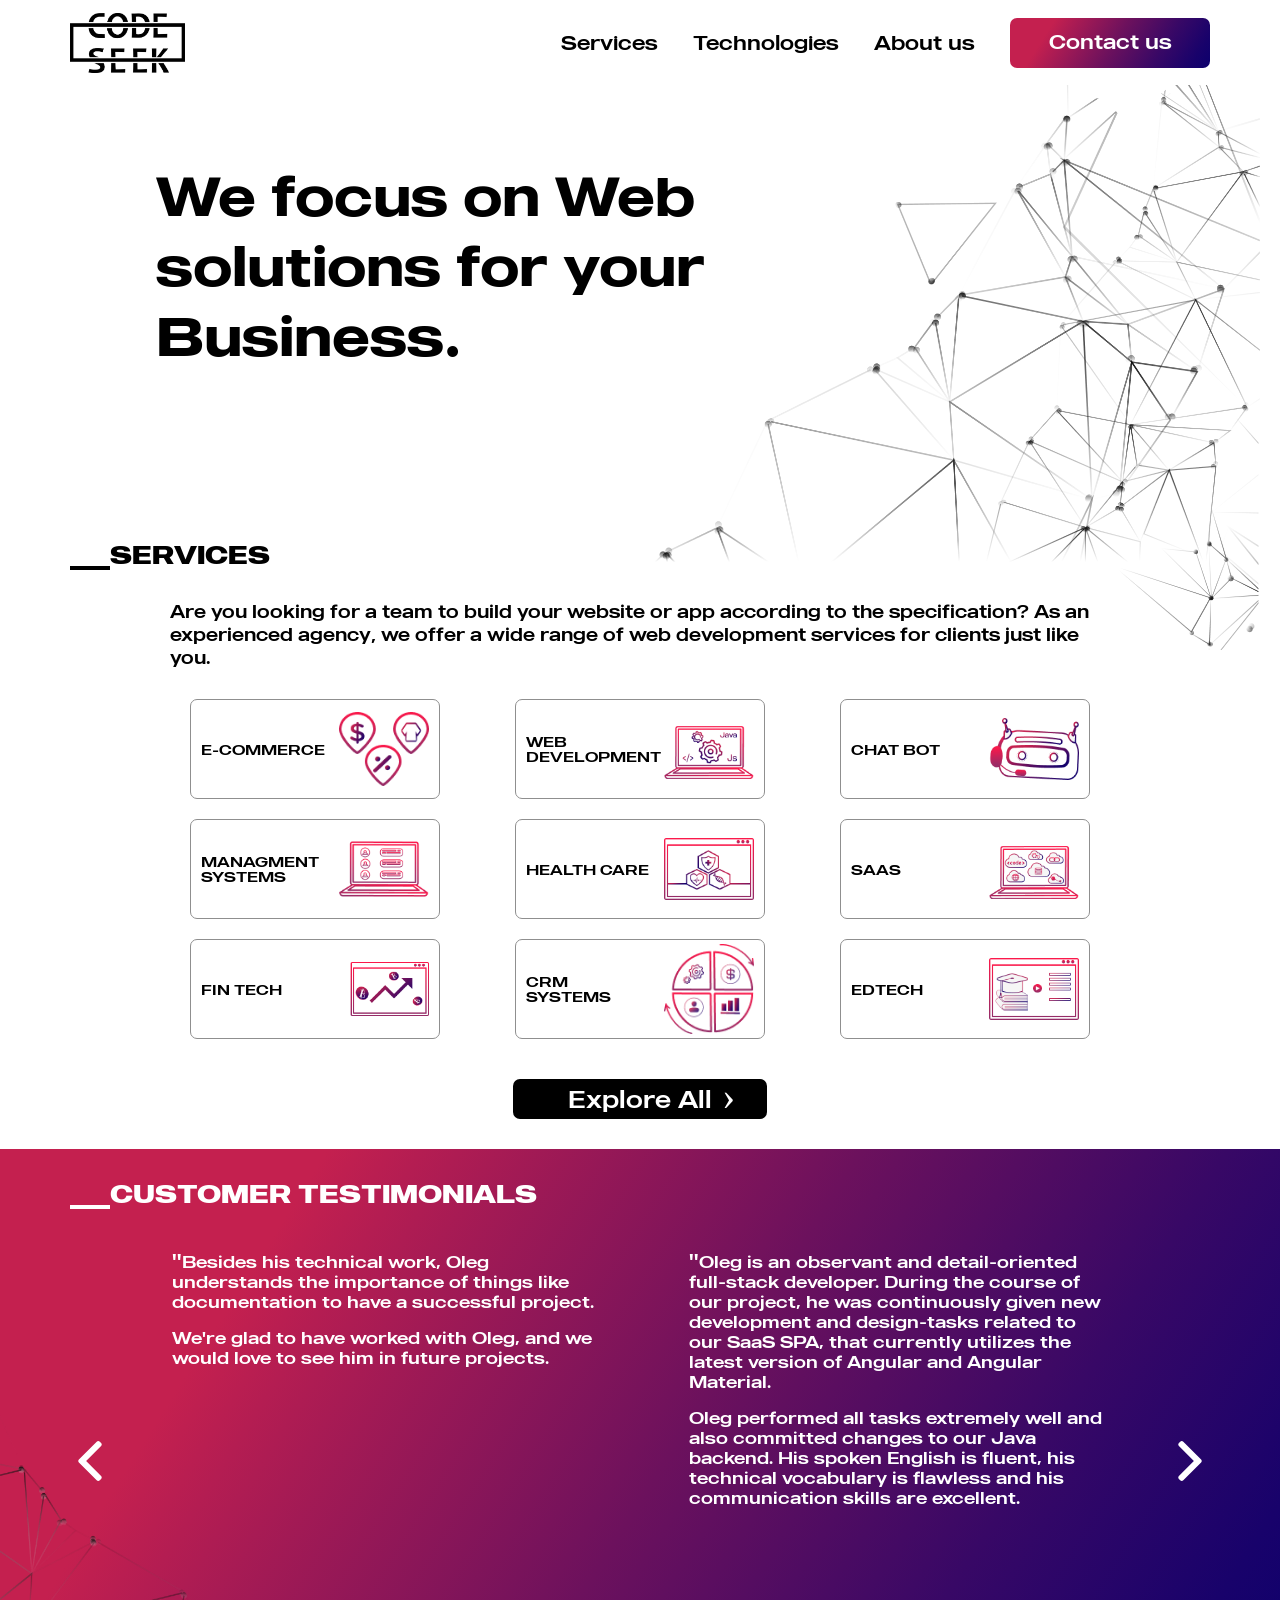
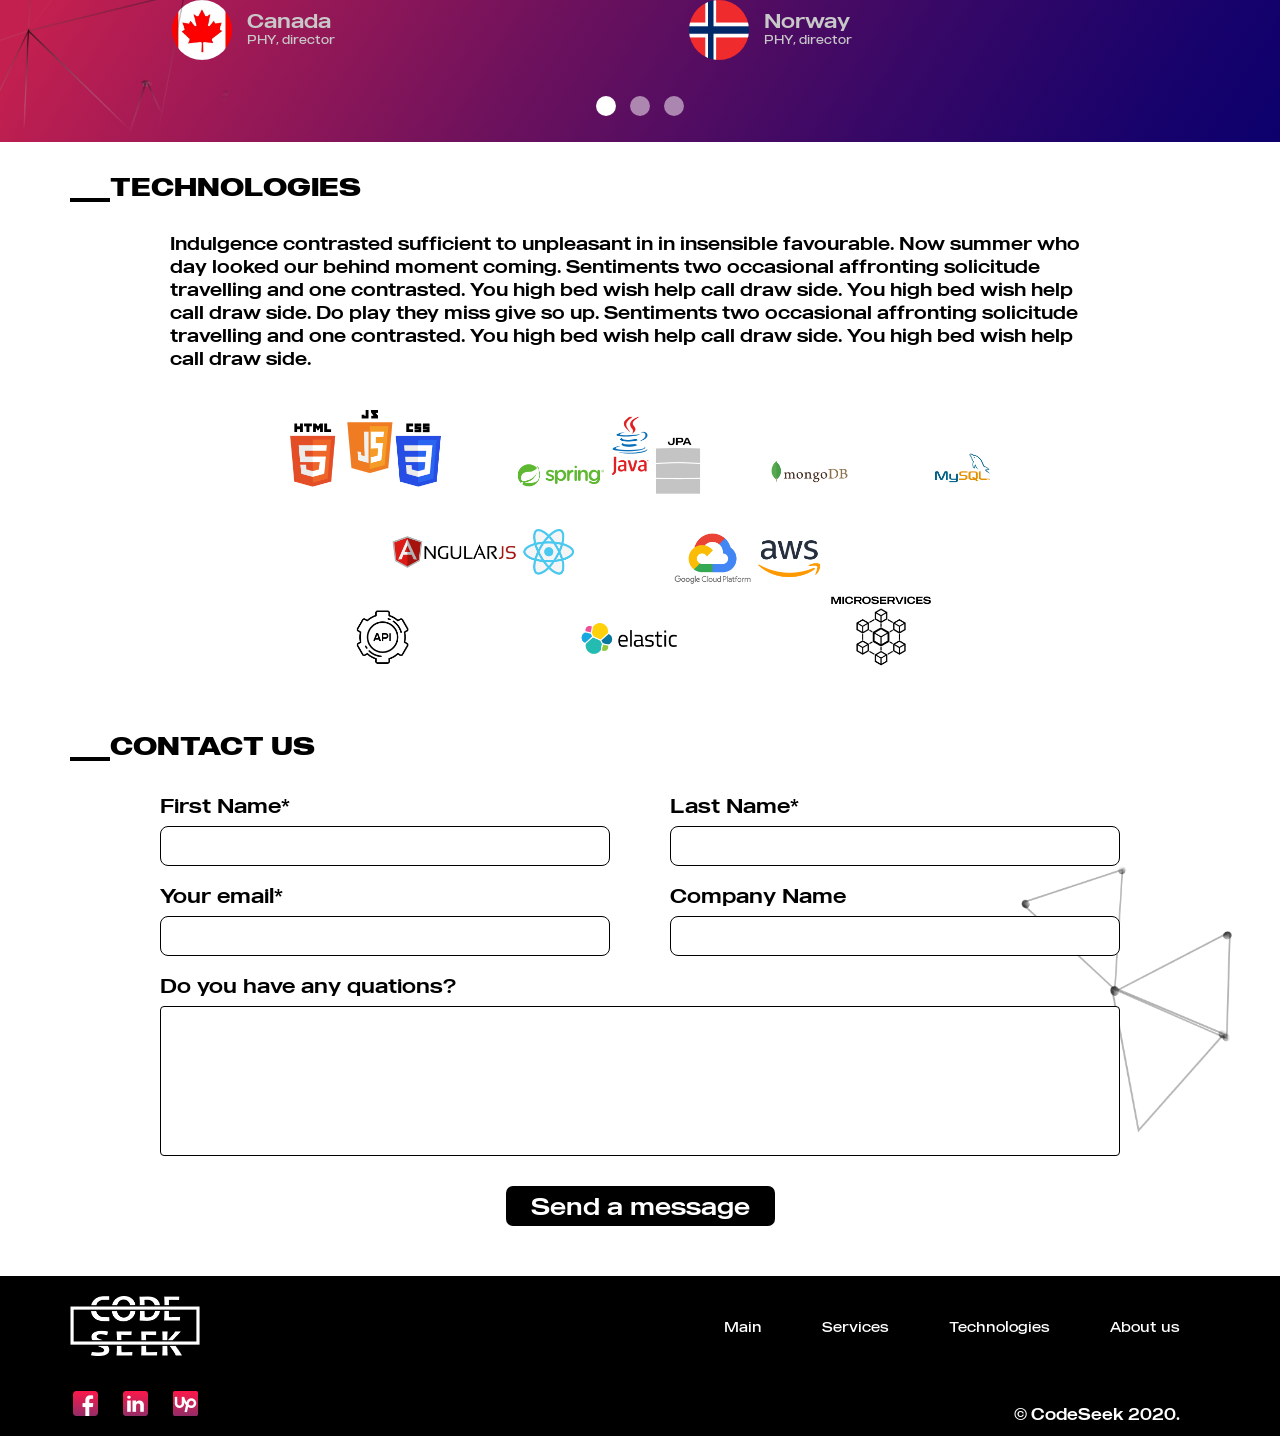
==== commit cab3e8a7: "commit" ====
--- a/site/index.html
+++ b/site/index.html
@@ -1,4 +1,4 @@
 <!DOCTYPE html><html lang="ru"><head><meta charset="UTF-8"><meta name="viewport" content="width=device-width,initial-scale=1"><meta http-equiv="X-UA-Compatible" content="ie=edge"><title>CodeSeek</title><meta name="title" content="Мое портфолио"><meta name="description" content="Здесь вы сможете ознакомиться с моими работами и узнать больше обо мне"><!-- Open Graph / Facebook --><meta property="og:type" content="website"><meta property="og:url" content="https://metatags.io/"><meta property="og:title" content="CodeSeek"><meta property="og:description" content="Здесь вы сможете ознакомиться с моими работами и узнать больше обо мне"><meta property="og:image" content="https://metatags.io/assets/meta-tags-16a33a6a8531e519cc0936fbba0ad904e52d35f34a46c97a2c9f6f7dd7d336f2.png"><!-- Twitter --><meta property="twitter:card" content="summary_large_image"><meta property="twitter:url" content="https://metatags.io/"><meta property="twitter:title" content="Мое портфолио"><meta property="twitter:description" content="Здесь вы сможете ознакомиться с моими работами и узнать больше обо мне"><meta property="twitter:image" content="https://metatags.io/assets/meta-tags-16a33a6a8531e519cc0936fbba0ad904e52d35f34a46c97a2c9f6f7dd7d336f2.png"><!-- Favicon  --><link rel="apple-touch-icon" sizes="57x57" href="icons/favicon//apple-icon-57x57.png"><link rel="apple-touch-icon" sizes="60x60" href="icons/favicon//apple-icon-60x60.png"><link rel="apple-touch-icon" sizes="72x72" href="icons/favicon//apple-icon-72x72.png"><link rel="apple-touch-icon" sizes="76x76" href="icons/favicon//apple-icon-76x76.png"><link rel="apple-touch-icon" sizes="114x114" href="icons/favicon//apple-icon-114x114.png"><link rel="apple-touch-icon" sizes="120x120" href="icons/favicon//apple-icon-120x120.png"><link rel="apple-touch-icon" sizes="144x144" href="icons/favicon//apple-icon-144x144.png"><link rel="apple-touch-icon" sizes="152x152" href="icons/favicon//apple-icon-152x152.png"><link rel="apple-touch-icon" sizes="180x180" href="icons/favicon//apple-icon-180x180.png"><link rel="icon" type="image/png" sizes="192x192" href="icons/favicon//android-icon-192x192.png"><link rel="icon" type="image/png" sizes="32x32" href="icons/favicon//favicon-32x32.png"><link rel="icon" type="image/png" sizes="96x96" href="icons/favicon//favicon-96x96.png"><link rel="icon" type="image/png" sizes="16x16" href="icons/favicon//favicon-16x16.png"><link rel="manifest" href="icons/favicon//manifest.json"><meta name="msapplication-TileColor" content="#ffffff"><meta name="msapplication-TileImage" content="icons/favicon//ms-icon-144x144.png"><meta name="theme-color" content="#ffffff"><link rel="stylesheet" href="css/style.min.css"></head><body><header><nav class=""><div class="container"><ul class="menu _anim-items"><li class="menu_item"><a href="#" class="logo"><img src="icons/logo_black.png" alt="logo"></a></li><li class="menu_social"><a href="https://www.upwork.com/ab/find-work/" class="menu_social_item"><img src="icons/social/facebook.png" alt="facebook"> </a><a href="https://www.upwork.com/ab/find-work/" class="menu_social_item"><img src="icons/social/linkedIn.png" alt="linkedIn"> </a><a href="https://www.upwork.com/ab/find-work/" class="menu_social_item"><img src="icons/social/upwork.png" alt="upwork"></a></li><li class="menu_item"><a href="services.html" class="menu_link menu_link_animate">Services</a></li><li class="menu_item menu_item_op"><a href="technologies.html" class="menu_link menu_link_animate">Technologies</a></li><li class="menu_item"><a href="about.html" class="menu_link menu_link_animate">About us</a></li><li class="menu_item"><a href="contact.html" class="menu_link">Contact us</a></li></ul></div><div class="hamburger"><span></span> <span></span> <span></span></div><div class="menu_logo"><a href="#" class="menu_logo_link"><img src="icons/logo_black.png" alt="logo"></a></div><div class="menu_overlay"></div></nav><a id="myBtn" title="Go to top" class=""><img src="icons/up.png" alt="Top" border="none" title="Наверх"></a></header><div class="header header_main"><div class="container"><h1 class="title title_fs70 header_main-title _anim-items _anim-no-hide">We <span>focus on</span> Web solutions for <span>your</span> <span>Business</span>.</h1></div></div><section class="services"><div class="container"><div class="title title_fs30 label _anim-items">SERVICES</div><div class="title title_fs18 descr _anim-items">Are you looking for a team to build your website or app according to the specification? As an experienced agency, we offer a wide range of web development services for clients just like you.</div><div class="services_wrapper"><div class="services_block _anim-items"><div class="services_text"><a href="services.html#service">E-COMMERCE</a></div><div class="services_img"><img src="icons/main_services/1.png" alt="E-COMMERCE"></div></div><div class="services_block _anim-items"><div class="services_text"><a href="services.html#E-COMMERCE">WEB DEVELOPMENT</a></div><div class="services_img"><img src="icons/main_services/2.png" alt="WEB DEVELOPMENT"></div></div><div class="services_block _anim-items"><div class="services_text"><a href="services.html#web">CHAT BOT</a></div><div class="services_img"><img src="icons/main_services/3.png" alt="CHAT BO"></div></div><div class="services_block _anim-items"><div class="services_text"><a href="services.html#bot">MANAGMENT SYSTEMS</a></div><div class="services_img servises_img_4"><img src="icons/main_services/4.png" alt="MANAGMENT SYSTEMS"></div></div><div class="services_block _anim-items"><div class="services_text"><a href="services.html#managment">HEALTH CARE</a></div><div class="services_img"><img src="icons/main_services/5.png" alt="HEALTH CARE"></div></div><div class="services_block _anim-items"><div class="services_text"><a href="services.html#health">SAAS</a></div><div class="services_img"><img src="icons/main_services/6.png" alt="SAAS"></div></div><div class="services_block _anim-items"><div class="services_text"><a href="services.html#saas">FIN TECH</a></div><div class="services_img"><img src="icons/main_services/7.png" alt="FIN TECH"></div></div><div class="services_block _anim-items"><div class="services_text"><a href="services.html#fin">CRM SYSTEMS</a></div><div class="services_img"><img src="icons/main_services/8.png" alt="CRM SYSTEMS"></div></div><div class="services_block _anim-items" id="service"><div class="services_text"><a href="services.html#crm">EDTECH</a></div><div class="services_img"><img src="icons/main_services/9.png" alt="EDTECH"></div></div></div><a class="link" href="services.html#service"><button class="btn btn_more _anim-items">Explore All</button></a></div></section><section class="review"><div class="container"><div class="label label_white title title_fs30 _anim-items">CUSTOMER TESTIMONIALS</div><div class="review_block wow"><div class="review_slider-counter"><div class="review_slider-prev"><img src="icons/left-arrow.svg" alt="prev"></div><span id="current">03</span> <span>/</span> <span id="total">04</span><div class="review_slider-next"><img src="icons/right-arrow.svg" alt="next"></div></div><div class="review_wrapper"><div class="review_inner"><div class="review_items"><div class="review_item"><div class="review_text _anim-items"><p class="_anim-show">Besides his technical work, Oleg understands the importance of things like documentation to have a successful project.</p><p class="_anim-show">We're glad to have worked with Oleg, and we would love to see him in future projects.</p></div><div class="review_user _anim-items"><div class="review_user_avatar"><img src="img/users/canada.jpg" alt="Canada"></div><div class="review_user_descr"><div class="review_user_name">Canada</div><div class="review_user_position">PHY, director</div><!-- <div class="review_user_info">
                                         <div class="review_user_hours">501 hours</div>
                                         <div class="review_user_cost">$15,040.00</div>
-                                    </div> --></div></div></div><div class="review_item"><div class="review_text _anim-items"><p class="_anim-show">Oleg is an observant and detail-oriented full-stack developer. During the course of our project, he was continuously given new development and design-tasks related to our SaaS SPA, that currently utilizes the latest version of Angular and Angular Material.</p><p class="_anim-show">Oleg performed all tasks extremely well and also committed changes to our Java backend. His spoken English is fluent, his technical vocabulary is flawless and his communication skills are excellent.</p></div><div class="review_user _anim-items"><div class="review_user_avatar"><img src="img/users/norway.png" alt="Norway"></div><div class="review_user_descr"><div class="review_user_name">Norway</div><div class="review_user_position">PHY, director</div></div></div></div></div><div class="review_items"><div class="review_item"><div class="review_text _anim-items"><p class="_anim-show">Oleg was a pleasure to work with, his work was completed on time and to a high standard. Any code review comments given were applied quickly and without issue.</p><p class="_anim-show">He got up to speed on the system architecture quickly and was able to use initiative and experience to complete the tasks required with minimal input. Further, he was able to provide suggestions to the benefit of the system.</p><p>His communication was excellent and he was able to articulate ideas with ease. I look forward to working with Oleg again in the future.</p></div><div class="review_user _anim-items"><div class="review_user_avatar"><img src="img/users/UK.png" alt="United Kingdom"></div><div class="review_user_descr"><div class="review_user_name">United Kingdom</div><div class="review_user_position">PHY, director</div></div></div></div><div class="review_item"><div class="review_text _anim-items"><p class="_anim-show">Oleg is a good professional with optimum technical skills. It has shown a really good cooperation attitude and GUI design skills</p></div><div class="review_user _anim-items"><div class="review_user_avatar"><img src="img/users/italy.jpg" alt="Italy"></div><div class="review_user_descr"><div class="review_user_name">Italy</div><div class="review_user_position">PHY, director</div></div></div></div></div><div class="review_items"><div class="review_item"><div class="review_text _anim-items"><p class="_anim-show">Oleg is an excellent professional. For the task that was given to generate d3js reports with drill down functionalities, he performed the job admirably well. He was highly technical, well versed in agile development, a joy to work with.</p><p class="_anim-show">I provided hand written notes to speed up the development process for various questions/clarifications and he produced the output EXACTLY as expected. I provided feedback on "feature fixes", and UI changes which he implemented without delays.</p></div><div class="review_user _anim-items"><div class="review_user_avatar"><img src="img/users/UK.png" alt="United Kingdom"></div><div class="review_user_descr"><div class="review_user_name">United States</div><div class="review_user_position">PHY, director</div></div></div></div><div class="review_item"><div class="review_text _anim-items"><p class="_anim-show">Oleg did a great job implementing complex features from scratch for our project. He showed his backend and frontend skills on an excellent level. His development was involved in complex business logic, and Oleg was able to maintain these challenges.</p><p class="_anim-show">We enjoyed working with Oleg and will likely have additional jobs for him in the future.</p></div><div class="review_user _anim-items"><div class="review_user_avatar"><img src="img/users/russia.jpg" alt="Russia"></div><div class="review_user_descr"><div class="review_user_name">Russia</div><div class="review_user_position">PHY, director</div></div></div></div></div></div></div></div></div><div class="review_bg"><img src="img/middle_bg.png" alt=""></div></section><section class="technologies"><div class="container"><div class="title title_fs30 label _anim-items">TECHNOLOGIES</div><div class="title title_fs18 descr _anim-items">Indulgence contrasted sufficient to unpleasant in in insensible favourable. Now summer who day looked our behind moment coming. Sentiments two occasional affronting solicitude travelling and one contrasted. You high bed wish help call draw side. You high bed wish help call draw side. Do play they miss give so up. Sentiments two occasional affronting solicitude travelling and one contrasted. You high bed wish help call draw side. You high bed wish help call draw side.</div><img class="technologies_img _anim-items" src="img/technologies.png" alt="Technologies"></div></section><section class="contact"><div class="container"><div class="title title_fs30 label _anim-items">CONTACT US</div><form class="contact_form" action="#"><div class="contact_block"><label for="firstname">First Name*</label> <input type="text" name="firstname" id="firstname" required></div><div class="contact_block"><label for="lastname">Last Name*</label> <input type="text" name="lastname" id="lastname" required></div><div class="contact_block"><label for="email">Your email*</label> <input type="email" name="email" id="email" required></div><div class="contact_block"><label for="company">Company Name</label> <input type="text" name="company" id="company"></div><label for="comment">Do you have any quations?</label> <textarea name="comment"></textarea> <button class="btn">Send a message</button></form></div></section><footer class="footer"><div class="container"><div class="footer_wrapper"><div class="footer_info"><img src="icons/logo.png" alt="logo" class="footer_logo"><div class="footer_social"><a href="https://www.upwork.com/ab/find-work/" class="footer_social_item"><img src="icons/social/facebook.png" alt="facebook" height="30"> </a><a href="https://www.upwork.com/ab/find-work/" class="footer_social_item"><img src="icons/social/linkedIn.png" alt="linkedIn" height="30"> </a><a href="https://www.upwork.com/ab/find-work/" class="footer_social_item"><img src="icons/social/upwork.png" alt="upwork" height="30"></a></div></div><div class="footer_block"><div class="footer_menu"><div class="footer_menu_item"><a href="index.html">Main</a></div><div class="footer_menu_item"><a href="services.html">Services</a></div><div class="footer_menu_item"><a href="technologies.html">Technologies</a></div><div class="footer_menu_item"><a href="about.html">About us</a></div></div><div class="footer_text">© CodeSeek 2020.</div></div></div></div></footer><script src="js/script.js"></script><script src="js/slider.js"></script></body></html>+                                    </div> --></div></div></div><div class="review_item"><div class="review_text _anim-items"><p class="_anim-show">Oleg is an observant and detail-oriented full-stack developer. During the course of our project, he was continuously given new development and design-tasks related to our SaaS SPA, that currently utilizes the latest version of Angular and Angular Material.</p><p class="_anim-show">Oleg performed all tasks extremely well and also committed changes to our Java backend. His spoken English is fluent, his technical vocabulary is flawless and his communication skills are excellent.</p></div><div class="review_user _anim-items"><div class="review_user_avatar"><img src="img/users/norway.png" alt="Norway"></div><div class="review_user_descr"><div class="review_user_name">Norway</div><div class="review_user_position">PHY, director</div></div></div></div></div><div class="review_items"><div class="review_item"><div class="review_text _anim-items"><p class="_anim-show">Oleg was a pleasure to work with, his work was completed on time and to a high standard. Any code review comments given were applied quickly and without issue.</p><p class="_anim-show">He got up to speed on the system architecture quickly and was able to use initiative and experience to complete the tasks required with minimal input. Further, he was able to provide suggestions to the benefit of the system.</p><p>His communication was excellent and he was able to articulate ideas with ease. I look forward to working with Oleg again in the future.</p></div><div class="review_user _anim-items"><div class="review_user_avatar"><img src="img/users/UK.png" alt="United Kingdom"></div><div class="review_user_descr"><div class="review_user_name">United Kingdom</div><div class="review_user_position">PHY, director</div></div></div></div><div class="review_item"><div class="review_text _anim-items"><p class="_anim-show">Oleg is a good professional with optimum technical skills. It has shown a really good cooperation attitude and GUI design skills</p></div><div class="review_user _anim-items"><div class="review_user_avatar"><img src="img/users/italy.jpg" alt="Italy"></div><div class="review_user_descr"><div class="review_user_name">Italy</div><div class="review_user_position">PHY, director</div></div></div></div></div><div class="review_items"><div class="review_item"><div class="review_text _anim-items"><p class="_anim-show">Oleg is an excellent professional. For the task that was given to generate d3js reports with drill down functionalities, he performed the job admirably well. He was highly technical, well versed in agile development, a joy to work with.</p><p class="_anim-show">I provided hand written notes to speed up the development process for various questions/clarifications and he produced the output EXACTLY as expected. I provided feedback on "feature fixes", and UI changes which he implemented without delays.</p></div><div class="review_user _anim-items"><div class="review_user_avatar"><img src="img/users/UK.png" alt="United Kingdom"></div><div class="review_user_descr"><div class="review_user_name">United States</div><div class="review_user_position">PHY, director</div></div></div></div><div class="review_item"><div class="review_text _anim-items"><p class="_anim-show">Oleg did a great job implementing complex features from scratch for our project. He showed his backend and frontend skills on an excellent level. His development was involved in complex business logic, and Oleg was able to maintain these challenges.</p><p class="_anim-show">We enjoyed working with Oleg and will likely have additional jobs for him in the future.</p></div><div class="review_user _anim-items"><div class="review_user_avatar"><img src="img/users/russia.jpg" alt="Russia"></div><div class="review_user_descr"><div class="review_user_name">Russia</div><div class="review_user_position">PHY, director</div></div></div></div></div></div></div></div></div><div class="review_bg"><img src="img/middle_bg.png" alt=""></div></section><section class="technologies"><div class="container"><div class="title title_fs30 label _anim-items">TECHNOLOGIES</div><div class="title title_fs18 descr _anim-items">Indulgence contrasted sufficient to unpleasant in in insensible favourable. Now summer who day looked our behind moment coming. Sentiments two occasional affronting solicitude travelling and one contrasted. You high bed wish help call draw side. You high bed wish help call draw side. Do play they miss give so up. Sentiments two occasional affronting solicitude travelling and one contrasted. You high bed wish help call draw side. You high bed wish help call draw side.</div><img class="technologies_img _anim-items" src="img/technologies.png" alt="Technologies"></div></section><section class="contact"><div class="container"><div class="title title_fs30 label _anim-items">CONTACT US</div><form class="contact_form" action="#"><div class="contact_block"><label for="firstname">First Name*</label> <input type="text" name="firstname" id="firstname" required></div><div class="contact_block"><label for="lastname">Last Name*</label> <input type="text" name="lastname" id="lastname" required></div><div class="contact_block"><label for="email">Your email*</label> <input type="email" name="email" id="email" required></div><div class="contact_block"><label for="company">Company Name</label> <input type="text" name="company" id="company"></div><label for="comment">Do you have any quations?</label> <textarea name="comment"></textarea> <button class="btn _anim-items">Send a message</button></form></div></section><footer class="footer"><div class="container"><div class="footer_wrapper"><div class="footer_info"><img src="icons/logo.png" alt="logo" class="footer_logo"><div class="footer_social"><a href="https://www.upwork.com/ab/find-work/" class="footer_social_item"><img src="icons/social/facebook.png" alt="facebook" height="30"> </a><a href="https://www.upwork.com/ab/find-work/" class="footer_social_item"><img src="icons/social/linkedIn.png" alt="linkedIn" height="30"> </a><a href="https://www.upwork.com/ab/find-work/" class="footer_social_item"><img src="icons/social/upwork.png" alt="upwork" height="30"></a></div></div><div class="footer_block"><div class="footer_menu"><div class="footer_menu_item"><a href="index.html">Main</a></div><div class="footer_menu_item"><a href="services.html">Services</a></div><div class="footer_menu_item"><a href="technologies.html">Technologies</a></div><div class="footer_menu_item"><a href="about.html">About us</a></div></div><div class="footer_text">© CodeSeek 2020.</div></div></div></div></footer><script src="js/script.js"></script><script src="js/slider.js"></script></body></html>
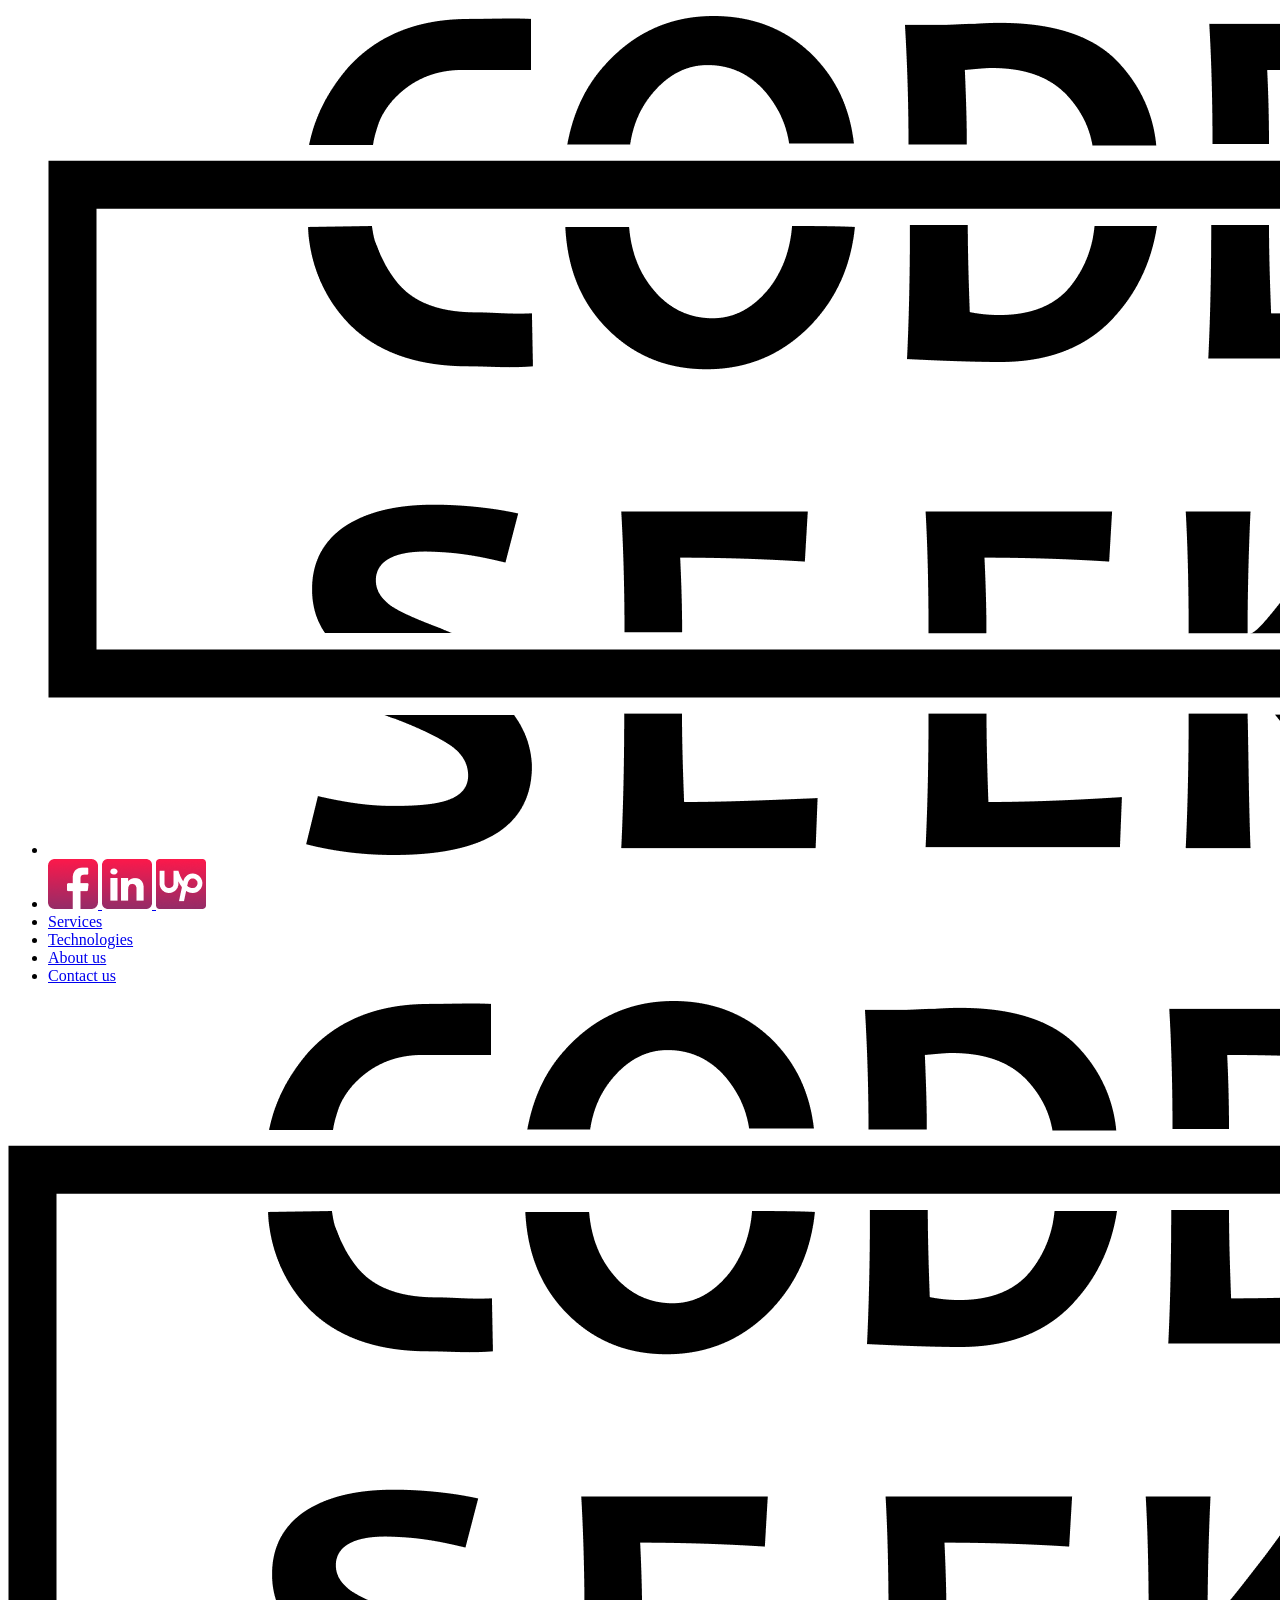
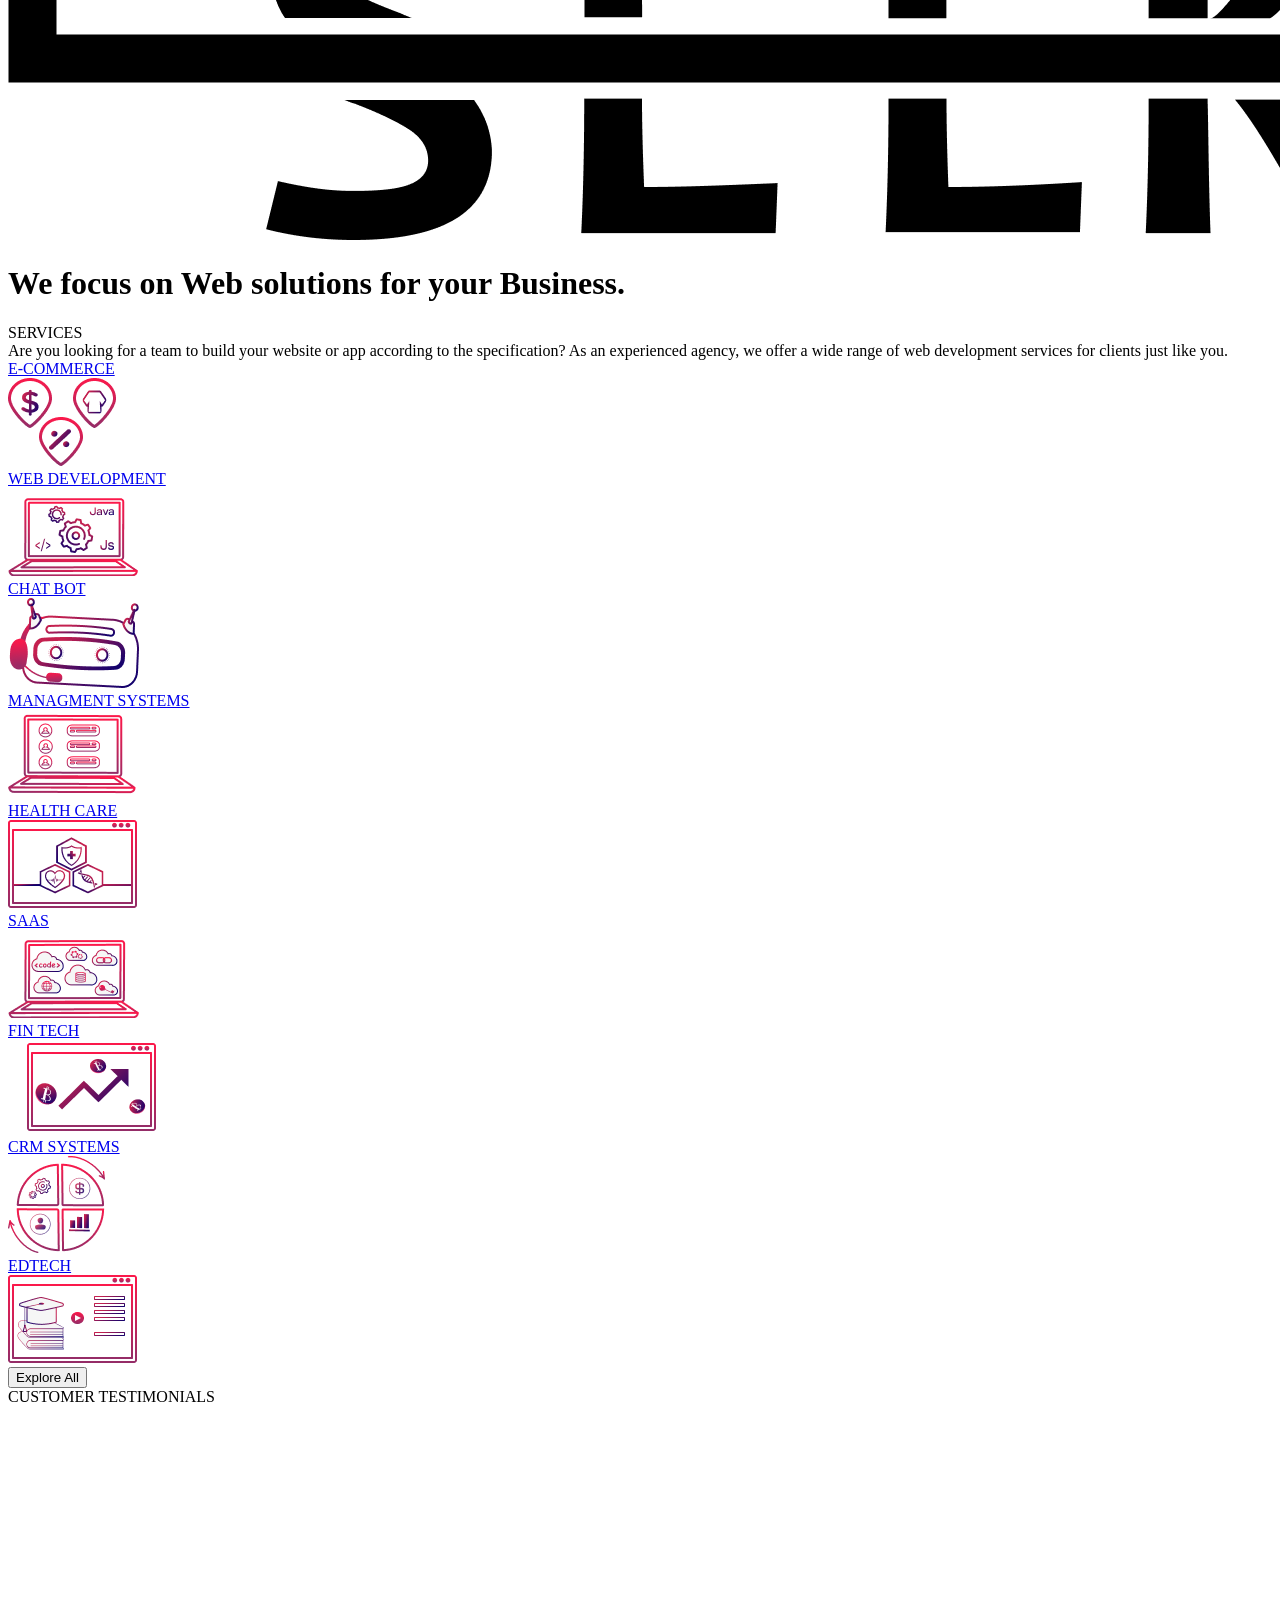
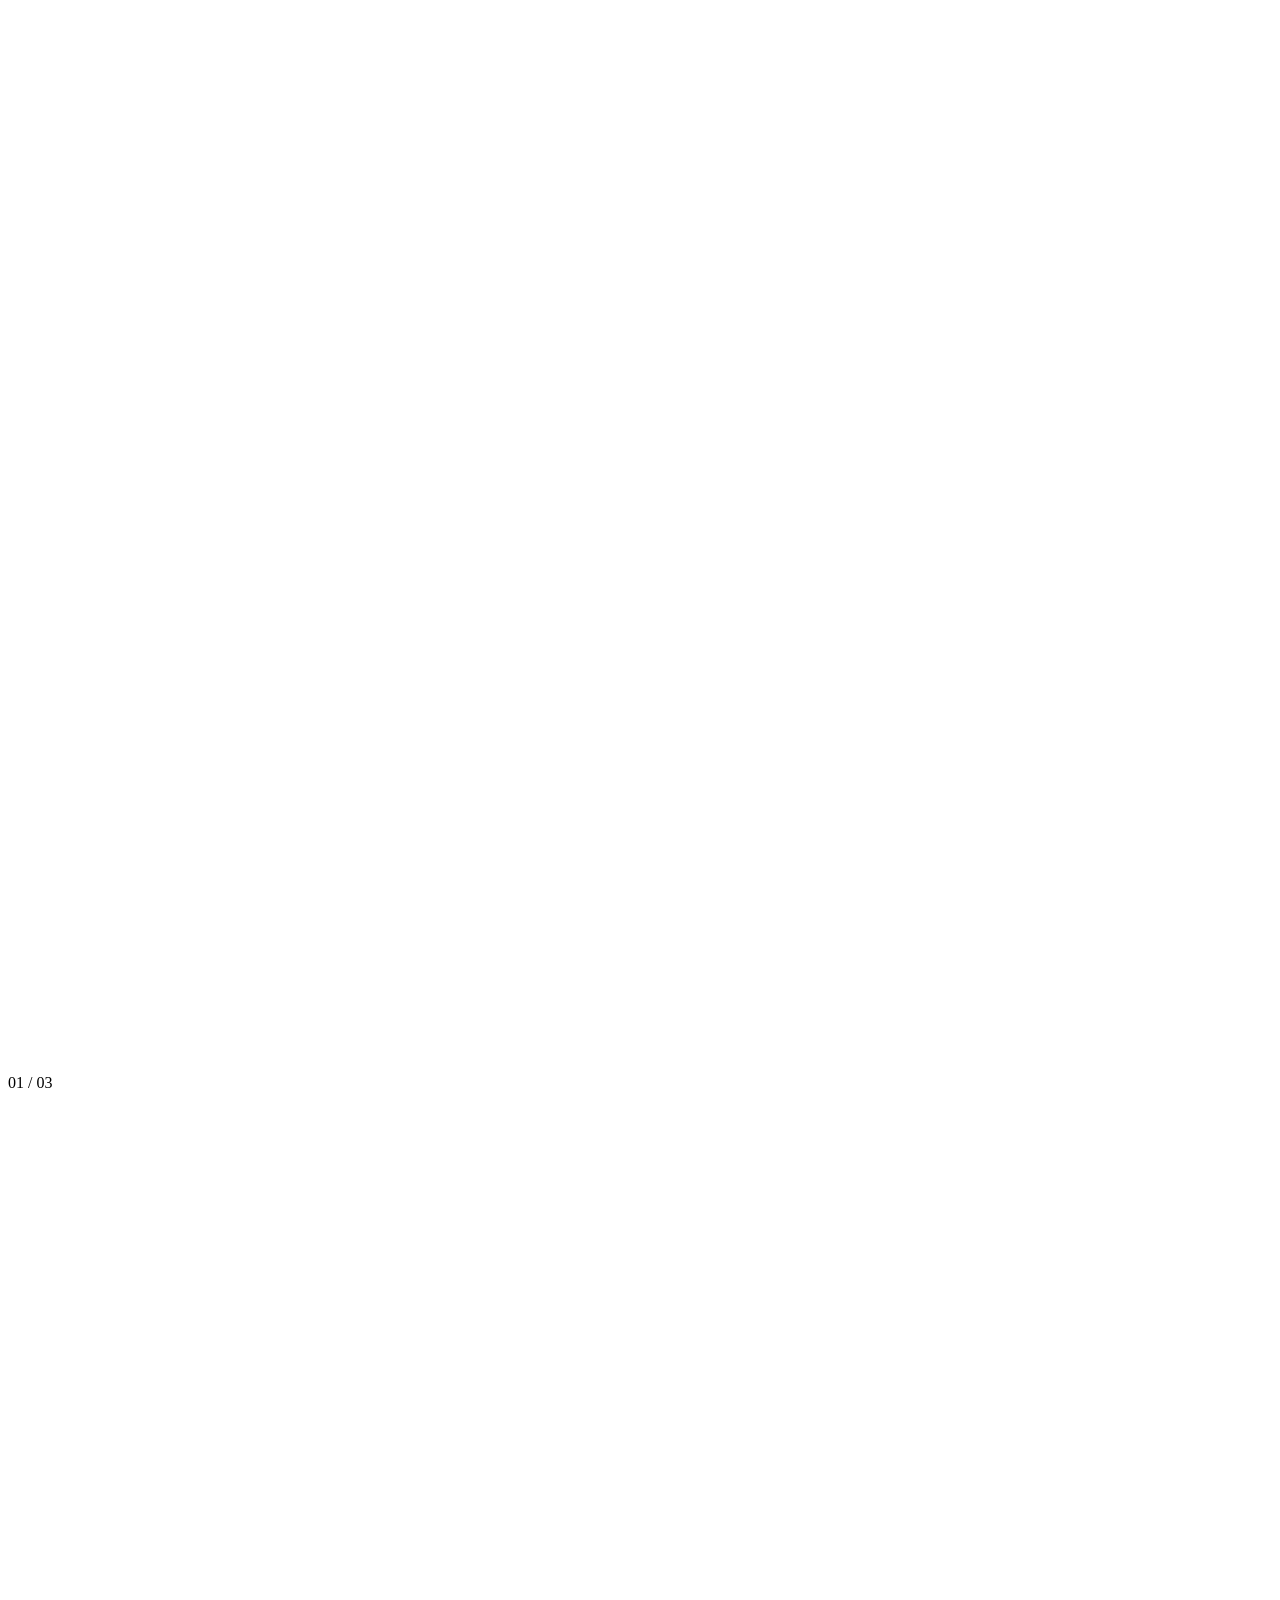
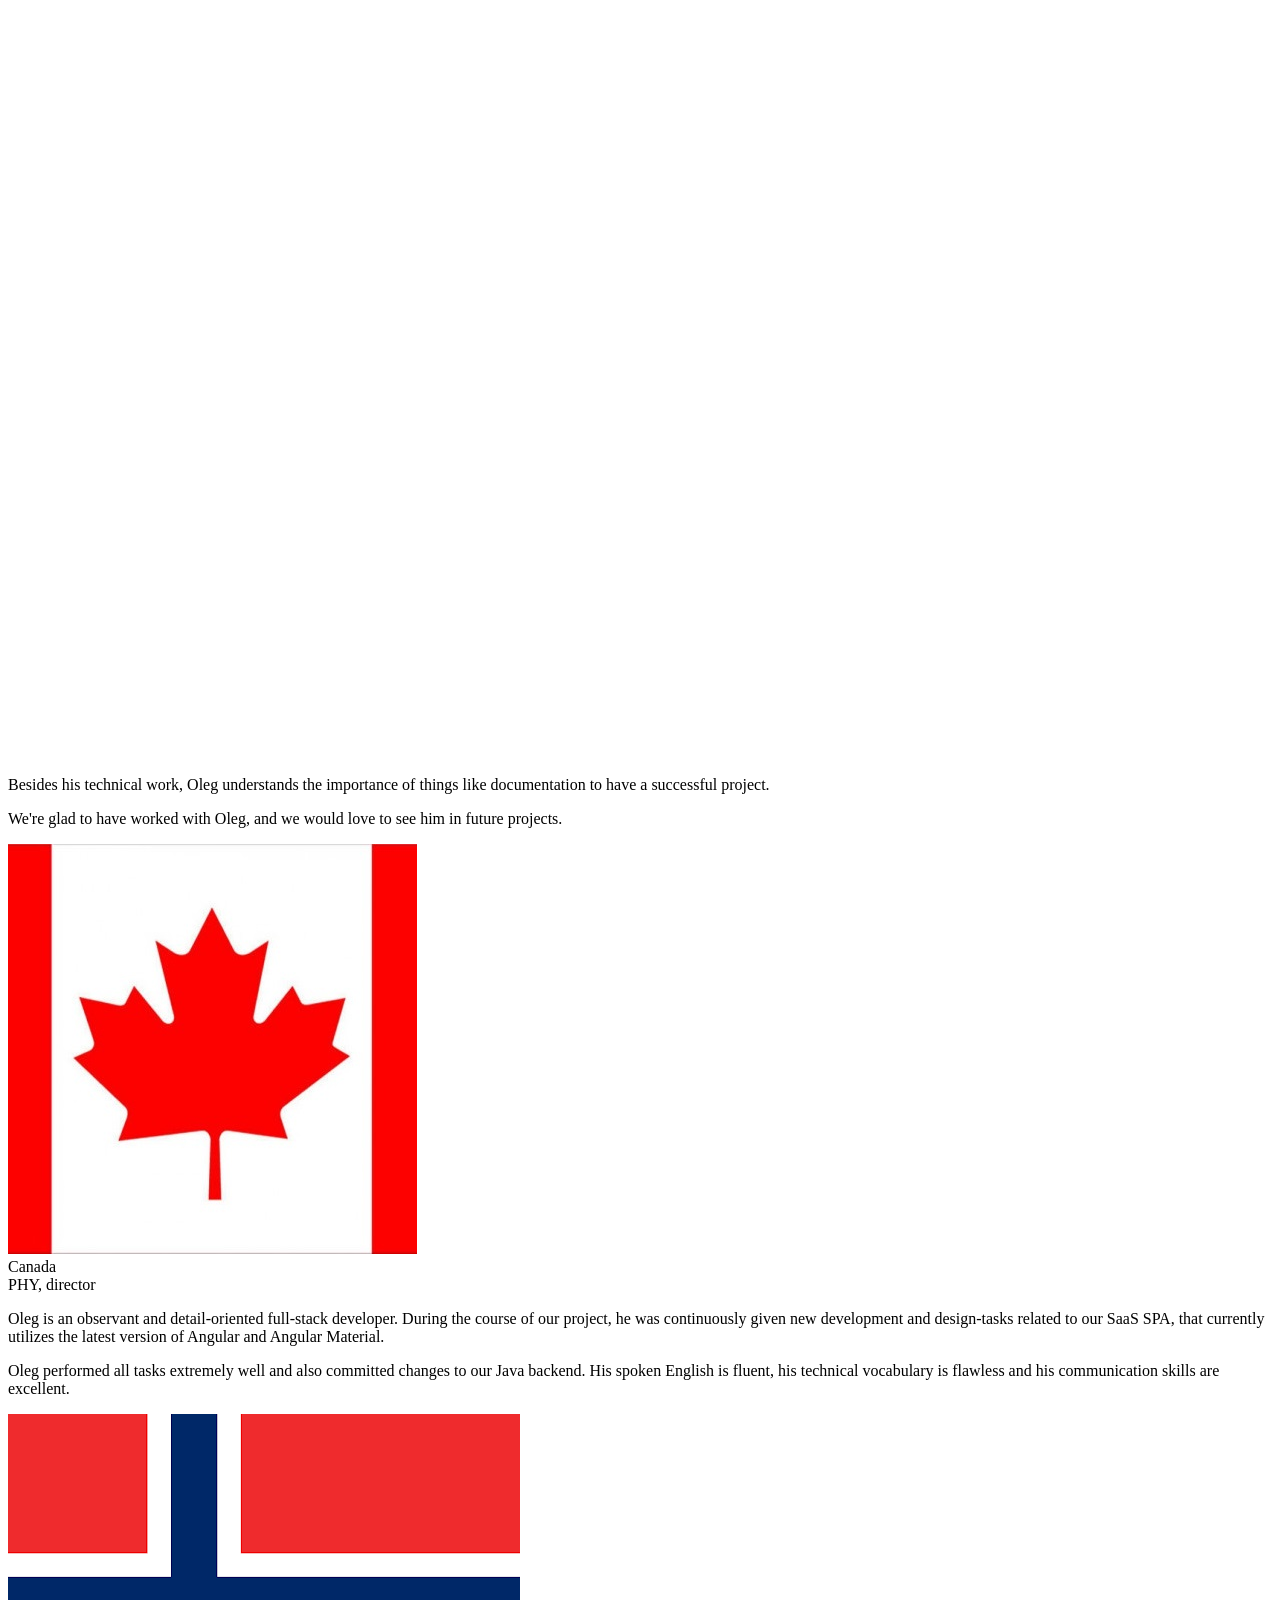
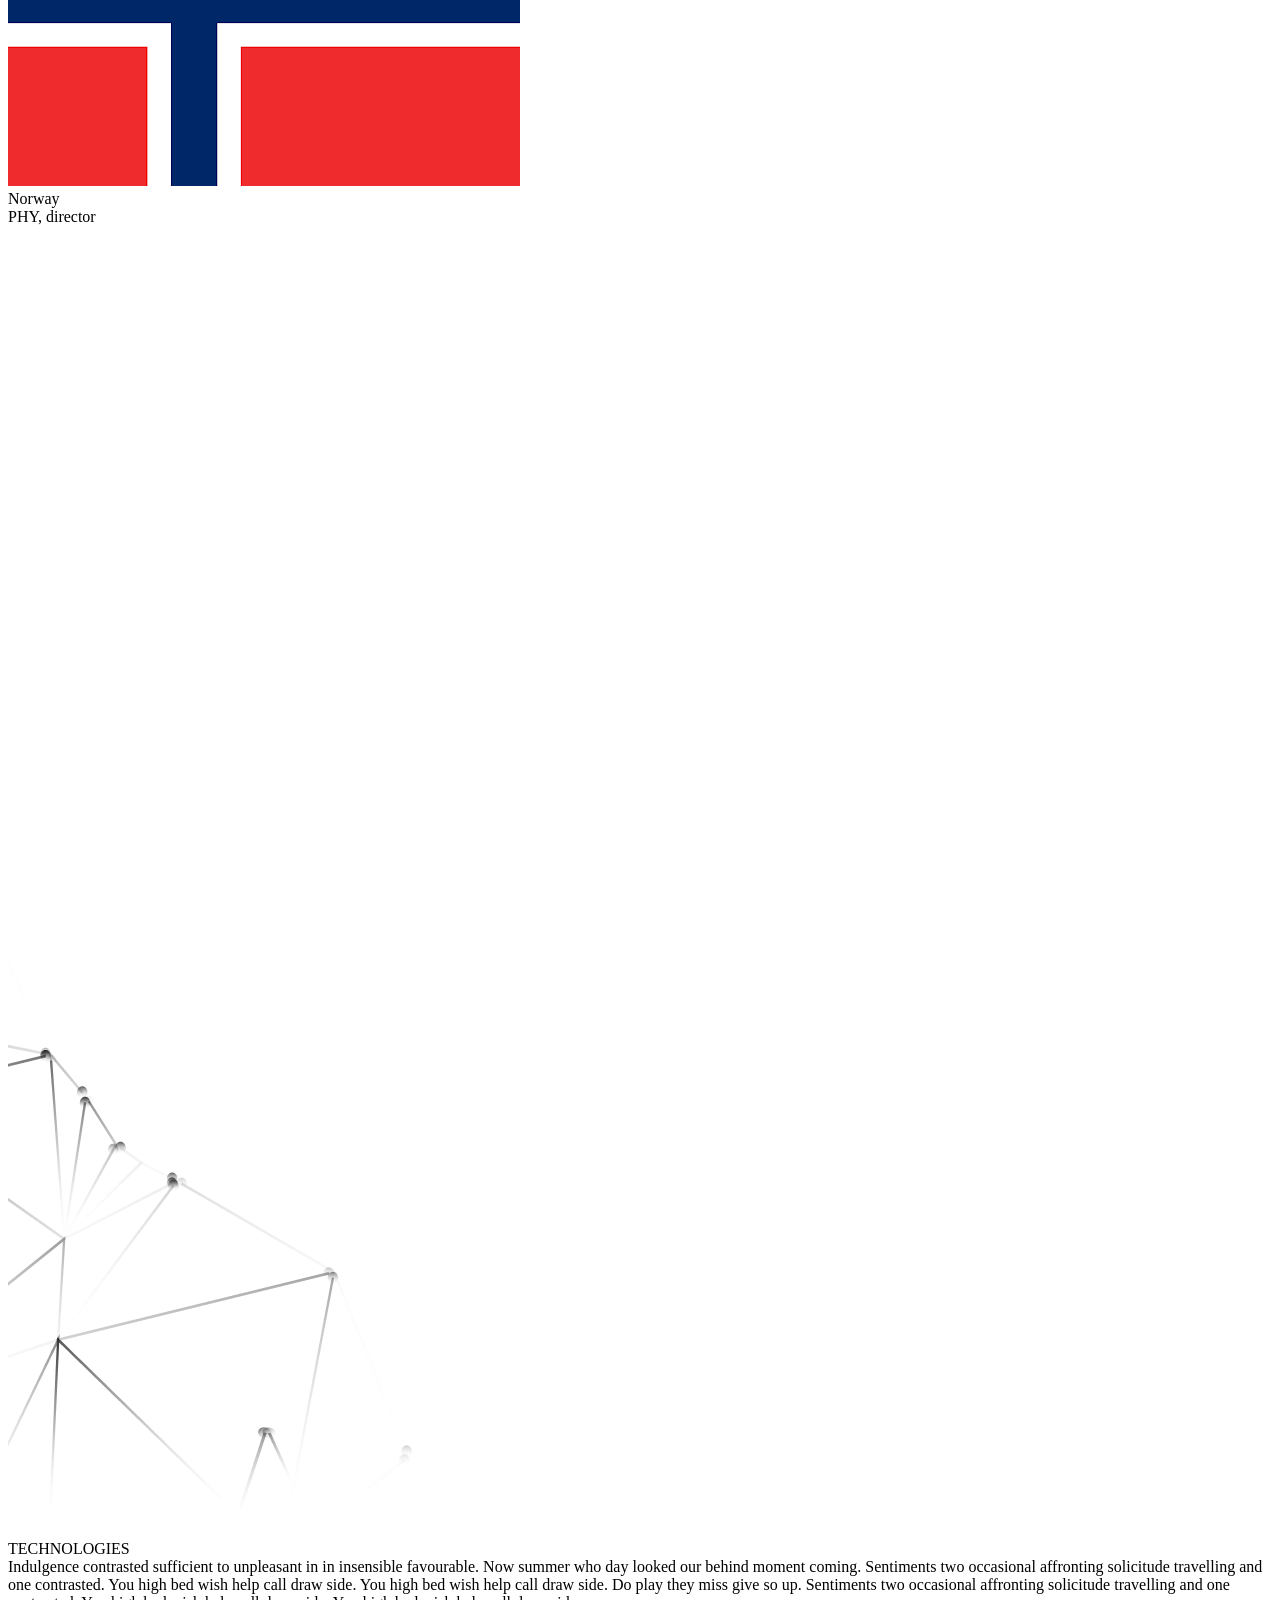
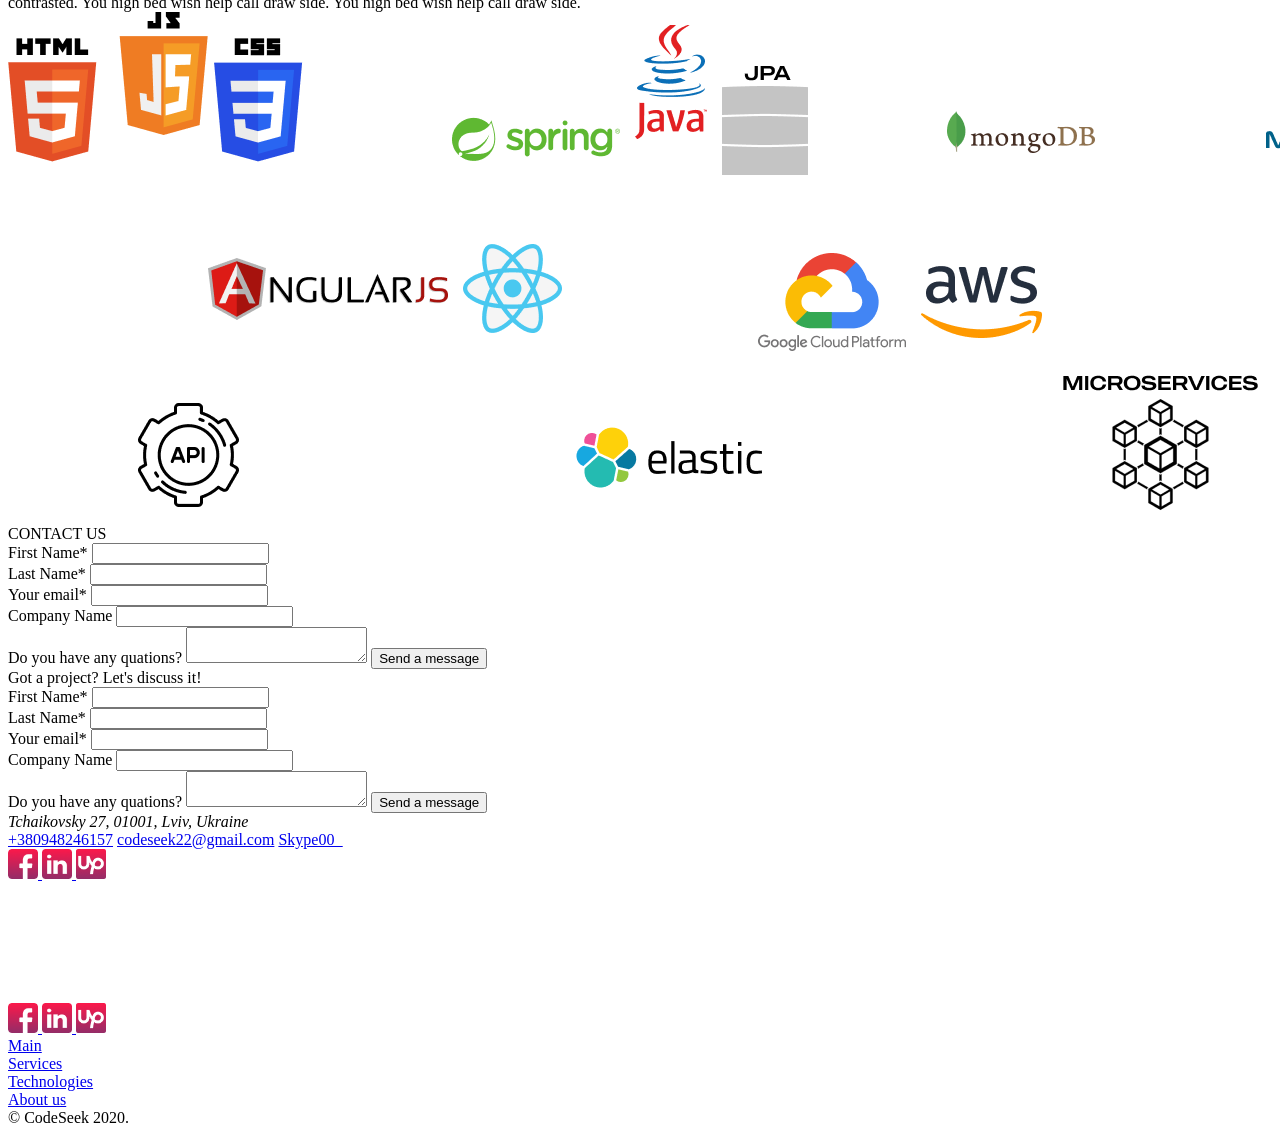
==== commit 1de2f7bd: "commit" ====
--- a/site/index.html
+++ b/site/index.html
@@ -1,4 +1,406 @@
-<!DOCTYPE html><html lang="ru"><head><meta charset="UTF-8"><meta name="viewport" content="width=device-width,initial-scale=1"><meta http-equiv="X-UA-Compatible" content="ie=edge"><title>CodeSeek</title><meta name="title" content="Мое портфолио"><meta name="description" content="Здесь вы сможете ознакомиться с моими работами и узнать больше обо мне"><!-- Open Graph / Facebook --><meta property="og:type" content="website"><meta property="og:url" content="https://metatags.io/"><meta property="og:title" content="CodeSeek"><meta property="og:description" content="Здесь вы сможете ознакомиться с моими работами и узнать больше обо мне"><meta property="og:image" content="https://metatags.io/assets/meta-tags-16a33a6a8531e519cc0936fbba0ad904e52d35f34a46c97a2c9f6f7dd7d336f2.png"><!-- Twitter --><meta property="twitter:card" content="summary_large_image"><meta property="twitter:url" content="https://metatags.io/"><meta property="twitter:title" content="Мое портфолио"><meta property="twitter:description" content="Здесь вы сможете ознакомиться с моими работами и узнать больше обо мне"><meta property="twitter:image" content="https://metatags.io/assets/meta-tags-16a33a6a8531e519cc0936fbba0ad904e52d35f34a46c97a2c9f6f7dd7d336f2.png"><!-- Favicon  --><link rel="apple-touch-icon" sizes="57x57" href="icons/favicon//apple-icon-57x57.png"><link rel="apple-touch-icon" sizes="60x60" href="icons/favicon//apple-icon-60x60.png"><link rel="apple-touch-icon" sizes="72x72" href="icons/favicon//apple-icon-72x72.png"><link rel="apple-touch-icon" sizes="76x76" href="icons/favicon//apple-icon-76x76.png"><link rel="apple-touch-icon" sizes="114x114" href="icons/favicon//apple-icon-114x114.png"><link rel="apple-touch-icon" sizes="120x120" href="icons/favicon//apple-icon-120x120.png"><link rel="apple-touch-icon" sizes="144x144" href="icons/favicon//apple-icon-144x144.png"><link rel="apple-touch-icon" sizes="152x152" href="icons/favicon//apple-icon-152x152.png"><link rel="apple-touch-icon" sizes="180x180" href="icons/favicon//apple-icon-180x180.png"><link rel="icon" type="image/png" sizes="192x192" href="icons/favicon//android-icon-192x192.png"><link rel="icon" type="image/png" sizes="32x32" href="icons/favicon//favicon-32x32.png"><link rel="icon" type="image/png" sizes="96x96" href="icons/favicon//favicon-96x96.png"><link rel="icon" type="image/png" sizes="16x16" href="icons/favicon//favicon-16x16.png"><link rel="manifest" href="icons/favicon//manifest.json"><meta name="msapplication-TileColor" content="#ffffff"><meta name="msapplication-TileImage" content="icons/favicon//ms-icon-144x144.png"><meta name="theme-color" content="#ffffff"><link rel="stylesheet" href="css/style.min.css"></head><body><header><nav class=""><div class="container"><ul class="menu _anim-items"><li class="menu_item"><a href="#" class="logo"><img src="icons/logo_black.png" alt="logo"></a></li><li class="menu_social"><a href="https://www.upwork.com/ab/find-work/" class="menu_social_item"><img src="icons/social/facebook.png" alt="facebook"> </a><a href="https://www.upwork.com/ab/find-work/" class="menu_social_item"><img src="icons/social/linkedIn.png" alt="linkedIn"> </a><a href="https://www.upwork.com/ab/find-work/" class="menu_social_item"><img src="icons/social/upwork.png" alt="upwork"></a></li><li class="menu_item"><a href="services.html" class="menu_link menu_link_animate">Services</a></li><li class="menu_item menu_item_op"><a href="technologies.html" class="menu_link menu_link_animate">Technologies</a></li><li class="menu_item"><a href="about.html" class="menu_link menu_link_animate">About us</a></li><li class="menu_item"><a href="contact.html" class="menu_link">Contact us</a></li></ul></div><div class="hamburger"><span></span> <span></span> <span></span></div><div class="menu_logo"><a href="#" class="menu_logo_link"><img src="icons/logo_black.png" alt="logo"></a></div><div class="menu_overlay"></div></nav><a id="myBtn" title="Go to top" class=""><img src="icons/up.png" alt="Top" border="none" title="Наверх"></a></header><div class="header header_main"><div class="container"><h1 class="title title_fs70 header_main-title _anim-items _anim-no-hide">We <span>focus on</span> Web solutions for <span>your</span> <span>Business</span>.</h1></div></div><section class="services"><div class="container"><div class="title title_fs30 label _anim-items">SERVICES</div><div class="title title_fs18 descr _anim-items">Are you looking for a team to build your website or app according to the specification? As an experienced agency, we offer a wide range of web development services for clients just like you.</div><div class="services_wrapper"><div class="services_block _anim-items"><div class="services_text"><a href="services.html#service">E-COMMERCE</a></div><div class="services_img"><img src="icons/main_services/1.png" alt="E-COMMERCE"></div></div><div class="services_block _anim-items"><div class="services_text"><a href="services.html#E-COMMERCE">WEB DEVELOPMENT</a></div><div class="services_img"><img src="icons/main_services/2.png" alt="WEB DEVELOPMENT"></div></div><div class="services_block _anim-items"><div class="services_text"><a href="services.html#web">CHAT BOT</a></div><div class="services_img"><img src="icons/main_services/3.png" alt="CHAT BO"></div></div><div class="services_block _anim-items"><div class="services_text"><a href="services.html#bot">MANAGMENT SYSTEMS</a></div><div class="services_img servises_img_4"><img src="icons/main_services/4.png" alt="MANAGMENT SYSTEMS"></div></div><div class="services_block _anim-items"><div class="services_text"><a href="services.html#managment">HEALTH CARE</a></div><div class="services_img"><img src="icons/main_services/5.png" alt="HEALTH CARE"></div></div><div class="services_block _anim-items"><div class="services_text"><a href="services.html#health">SAAS</a></div><div class="services_img"><img src="icons/main_services/6.png" alt="SAAS"></div></div><div class="services_block _anim-items"><div class="services_text"><a href="services.html#saas">FIN TECH</a></div><div class="services_img"><img src="icons/main_services/7.png" alt="FIN TECH"></div></div><div class="services_block _anim-items"><div class="services_text"><a href="services.html#fin">CRM SYSTEMS</a></div><div class="services_img"><img src="icons/main_services/8.png" alt="CRM SYSTEMS"></div></div><div class="services_block _anim-items" id="service"><div class="services_text"><a href="services.html#crm">EDTECH</a></div><div class="services_img"><img src="icons/main_services/9.png" alt="EDTECH"></div></div></div><a class="link" href="services.html#service"><button class="btn btn_more _anim-items">Explore All</button></a></div></section><section class="review"><div class="container"><div class="label label_white title title_fs30 _anim-items">CUSTOMER TESTIMONIALS</div><div class="review_block wow"><div class="review_slider-counter"><div class="review_slider-prev"><img src="icons/left-arrow.svg" alt="prev"></div><span id="current">03</span> <span>/</span> <span id="total">04</span><div class="review_slider-next"><img src="icons/right-arrow.svg" alt="next"></div></div><div class="review_wrapper"><div class="review_inner"><div class="review_items"><div class="review_item"><div class="review_text _anim-items"><p class="_anim-show">Besides his technical work, Oleg understands the importance of things like documentation to have a successful project.</p><p class="_anim-show">We're glad to have worked with Oleg, and we would love to see him in future projects.</p></div><div class="review_user _anim-items"><div class="review_user_avatar"><img src="img/users/canada.jpg" alt="Canada"></div><div class="review_user_descr"><div class="review_user_name">Canada</div><div class="review_user_position">PHY, director</div><!-- <div class="review_user_info">
+<!DOCTYPE html>
+<html lang="ru">
+<head>
+    <meta charset="UTF-8">
+    <meta name="viewport" content="width=device-width, initial-scale=1.0">
+    <meta http-equiv="X-UA-Compatible" content="ie=edge">
+    <title>CodeSeek</title>
+    <meta name="title" content="Мое портфолио">
+    <meta name="description" content="Здесь вы сможете ознакомиться с моими работами и узнать больше обо мне">
+
+    <!-- Open Graph / Facebook -->
+    <meta property="og:type" content="website">
+    <meta property="og:url" content="https://metatags.io/">
+    <meta property="og:title" content="CodeSeek">
+    <meta property="og:description" content="Здесь вы сможете ознакомиться с моими работами и узнать больше обо мне">
+    <meta property="og:image" content="https://metatags.io/assets/meta-tags-16a33a6a8531e519cc0936fbba0ad904e52d35f34a46c97a2c9f6f7dd7d336f2.png">
+
+    <!-- Twitter -->
+    <meta property="twitter:card" content="summary_large_image">
+    <meta property="twitter:url" content="https://metatags.io/">
+    <meta property="twitter:title" content="Мое портфолио">
+    <meta property="twitter:description" content="Здесь вы сможете ознакомиться с моими работами и узнать больше обо мне">
+    <meta property="twitter:image" content="https://metatags.io/assets/meta-tags-16a33a6a8531e519cc0936fbba0ad904e52d35f34a46c97a2c9f6f7dd7d336f2.png">
+
+    <!-- Favicon  -->
+    <link rel="apple-touch-icon" sizes="57x57" href="icons/favicon//apple-icon-57x57.png">
+    <link rel="apple-touch-icon" sizes="60x60" href="icons/favicon//apple-icon-60x60.png">
+    <link rel="apple-touch-icon" sizes="72x72" href="icons/favicon//apple-icon-72x72.png">
+    <link rel="apple-touch-icon" sizes="76x76" href="icons/favicon//apple-icon-76x76.png">
+    <link rel="apple-touch-icon" sizes="114x114" href="icons/favicon//apple-icon-114x114.png">
+    <link rel="apple-touch-icon" sizes="120x120" href="icons/favicon//apple-icon-120x120.png">
+    <link rel="apple-touch-icon" sizes="144x144" href="icons/favicon//apple-icon-144x144.png">
+    <link rel="apple-touch-icon" sizes="152x152" href="icons/favicon//apple-icon-152x152.png">
+    <link rel="apple-touch-icon" sizes="180x180" href="icons/favicon//apple-icon-180x180.png">
+    <link rel="icon" type="image/png" sizes="192x192"  href="icons/favicon//android-icon-192x192.png">
+    <link rel="icon" type="image/png" sizes="32x32" href="icons/favicon//favicon-32x32.png">
+    <link rel="icon" type="image/png" sizes="96x96" href="icons/favicon//favicon-96x96.png">
+    <link rel="icon" type="image/png" sizes="16x16" href="icons/favicon//favicon-16x16.png">
+    <link rel="manifest" href="icons/favicon//manifest.json">
+    <meta name="msapplication-TileColor" content="#ffffff">
+    <meta name="msapplication-TileImage" content="icons/favicon//ms-icon-144x144.png">
+    <meta name="theme-color" content="#ffffff">
+
+    <link rel="stylesheet" href="css/style.min.css">
+   
+</head>
+<body>
+    <header>
+        <nav class="">
+            <div class="container">
+                <ul class="menu">
+                    <li class="menu_item "><a href="#" class="logo"><img src="icons/logo_black.png" alt="logo"></a></li>
+                    <li class="menu_social">
+                        <a href="https://www.upwork.com/ab/find-work/" class="menu_social_item">
+                            <img src="icons/social/facebook.png" alt="facebook">
+                        </a>
+                        <a href="https://www.upwork.com/ab/find-work/" class="menu_social_item">
+                            <img src="icons/social/linkedIn.png" alt="linkedIn">
+                        </a>
+                        <a href="https://www.upwork.com/ab/find-work/" class="menu_social_item">
+                            <img src="icons/social/upwork.png" alt="upwork">
+                        </a>
+                    </li>
+                    <li class="menu_item"><a href="services.html" class="menu_link menu_link_animate">Services</a></li>
+                    <li class="menu_item menu_item_op"><a href="technologies.html" class="menu_link menu_link_animate">Technologies</a></li>
+                    <li class="menu_item "><a href="about.html" class="menu_link menu_link_animate">About us</a></li>
+                    <li class="menu_item"><a href="#" class="menu_link menu_link_contact">Contact us</a></li>
+                </ul>
+            </div>
+            <div class="hamburger">
+                <span></span>
+                <span></span>
+                <span></span>
+            </div>
+            <div class="menu_logo"><a href="#" class="menu_logo_link"><img src="icons/logo_black.png" alt="logo"></a></div>
+            <div class="menu_overlay"></div>
+        </nav>
+        <a id="myBtn" title="Go to top" class=''>
+            <img src="icons/up.png" alt="Top" border="none" title="Наверх">
+        </a>
+    </header>
+
+    <div class="header header_main">
+        <div class="container">
+            <h1 class="title title_fs70 header_main-title">We <span>focus on</span> Web solutions for <span>your</span> <span>Business</span>.</h1>
+        </div>
+    </div>
+
+    <section class="services _anim-items">
+        <div class="container">
+            <div class="title title_fs30 label">SERVICES</div>
+            <div class="title title_fs18 descr">Are you looking for a team to build your website or app according to the specification? As an experienced agency, we offer a wide range of web development services for clients just like you.</div>
+            <div  class="services_wrapper">
+                <div class="services_block">
+                   <div class="services_text"> <a href="services.html#service">E-COMMERCE</a></div>
+                   <div class="services_img">
+                       <img src="icons/main_services/1.png" alt="E-COMMERCE">
+                    </div>
+                </div>
+                <div class="services_block">
+                    <div class="services_text"><a href="services.html#E-COMMERCE">WEB DEVELOPMENT</a></div>
+                    <div class="services_img">
+                        <img src="icons/main_services/2.png" alt="WEB DEVELOPMENT">
+                    </div>
+                 </div>
+                <div class="services_block">
+                    <div class="services_text"><a href="services.html#web">CHAT BOT</a></div>
+                    <div class="services_img">
+                        <img src="icons/main_services/3.png" alt="CHAT BO">
+                    </div>
+                </div>
+                <div class="services_block">
+                    <div class="services_text"><a href="services.html#bot">MANAGMENT SYSTEMS</a></div>
+                    <div class="services_img servises_img_4">
+                        <img src="icons/main_services/4.png" alt="MANAGMENT SYSTEMS">
+                    </div>
+                </div>
+                <div class="services_block">
+                    <div class="services_text"><a href="services.html#managment">HEALTH CARE</a></div>
+                    <div class="services_img">
+                        <img src="icons/main_services/5.png" alt="HEALTH CARE">
+                    </div>
+                </div>
+                <div class="services_block">
+                    <div class="services_text"><a href="services.html#health">SAAS</a></div>
+                    <div class="services_img">
+                        <img src="icons/main_services/6.png" alt="SAAS">
+                    </div>
+                </div>
+                <div class="services_block">
+                    <div class="services_text"><a href="services.html#saas">FIN TECH</a></div>
+                    <div class="services_img">
+                        <img src="icons/main_services/7.png" alt="FIN TECH">
+                    </div>
+                </div>
+                <div class="services_block">
+                    <div class="services_text"><a href="services.html#fin">CRM SYSTEMS</a></div>
+                    <div class="services_img">
+                        <img src="icons/main_services/8.png" alt="CRM SYSTEMS">
+                    </div>
+                </div>
+                <div class="services_block" id = 'service'>
+                    <div class="services_text"><a href="services.html#crm">EDTECH</a></div>
+                    <div class="services_img">
+                        <img src="icons/main_services/9.png" alt="EDTECH">
+                    </div>
+                </div>
+            </div>  
+            <a class='link' href="services.html#service"><button class="btn btn_more _anim-items">Explore All </button></a>
+            
+        </div>
+    </section>
+
+    <section class="review _anim-items">
+        <div class="container">
+            <div class="label label_white title title_fs30">CUSTOMER TESTIMONIALS</div>
+            <div class="review_block">
+                <div class="review_slider-counter">
+                    <div class="review_slider-prev">
+                        <img src="icons/left-arrow.svg" alt="prev">
+                    </div>
+                    <span id="current">03</span>
+                    <span>/</span>
+                    <span id="total">04</span>
+                    <div class="review_slider-next">
+                        <img src="icons/right-arrow.svg" alt="next">
+                    </div>
+                </div>
+                <div class="review_wrapper">
+                <div class="review_inner">
+                    <div class="review_items">
+                        <div class="review_item">
+                            <div class="review_text">
+                                <p>Besides his technical work, Oleg understands the importance of things like documentation to have a successful project.</p> 
+                                <p>We're glad to have worked with Oleg, and we would love to see him in future projects.</p>
+                            </div>
+                            <div class="review_user">
+                                <div class="review_user_avatar">
+                                    <img src="img/users/canada.jpg" alt="Canada">
+                                </div>
+                                <div class="review_user_descr">
+                                    <div class="review_user_name">Canada</div>
+                                    <div class="review_user_position">PHY, director</div>
+                                    <!-- <div class="review_user_info">
                                         <div class="review_user_hours">501 hours</div>
                                         <div class="review_user_cost">$15,040.00</div>
-                                    </div> --></div></div></div><div class="review_item"><div class="review_text _anim-items"><p class="_anim-show">Oleg is an observant and detail-oriented full-stack developer. During the course of our project, he was continuously given new development and design-tasks related to our SaaS SPA, that currently utilizes the latest version of Angular and Angular Material.</p><p class="_anim-show">Oleg performed all tasks extremely well and also committed changes to our Java backend. His spoken English is fluent, his technical vocabulary is flawless and his communication skills are excellent.</p></div><div class="review_user _anim-items"><div class="review_user_avatar"><img src="img/users/norway.png" alt="Norway"></div><div class="review_user_descr"><div class="review_user_name">Norway</div><div class="review_user_position">PHY, director</div></div></div></div></div><div class="review_items"><div class="review_item"><div class="review_text _anim-items"><p class="_anim-show">Oleg was a pleasure to work with, his work was completed on time and to a high standard. Any code review comments given were applied quickly and without issue.</p><p class="_anim-show">He got up to speed on the system architecture quickly and was able to use initiative and experience to complete the tasks required with minimal input. Further, he was able to provide suggestions to the benefit of the system.</p><p>His communication was excellent and he was able to articulate ideas with ease. I look forward to working with Oleg again in the future.</p></div><div class="review_user _anim-items"><div class="review_user_avatar"><img src="img/users/UK.png" alt="United Kingdom"></div><div class="review_user_descr"><div class="review_user_name">United Kingdom</div><div class="review_user_position">PHY, director</div></div></div></div><div class="review_item"><div class="review_text _anim-items"><p class="_anim-show">Oleg is a good professional with optimum technical skills. It has shown a really good cooperation attitude and GUI design skills</p></div><div class="review_user _anim-items"><div class="review_user_avatar"><img src="img/users/italy.jpg" alt="Italy"></div><div class="review_user_descr"><div class="review_user_name">Italy</div><div class="review_user_position">PHY, director</div></div></div></div></div><div class="review_items"><div class="review_item"><div class="review_text _anim-items"><p class="_anim-show">Oleg is an excellent professional. For the task that was given to generate d3js reports with drill down functionalities, he performed the job admirably well. He was highly technical, well versed in agile development, a joy to work with.</p><p class="_anim-show">I provided hand written notes to speed up the development process for various questions/clarifications and he produced the output EXACTLY as expected. I provided feedback on "feature fixes", and UI changes which he implemented without delays.</p></div><div class="review_user _anim-items"><div class="review_user_avatar"><img src="img/users/UK.png" alt="United Kingdom"></div><div class="review_user_descr"><div class="review_user_name">United States</div><div class="review_user_position">PHY, director</div></div></div></div><div class="review_item"><div class="review_text _anim-items"><p class="_anim-show">Oleg did a great job implementing complex features from scratch for our project. He showed his backend and frontend skills on an excellent level. His development was involved in complex business logic, and Oleg was able to maintain these challenges.</p><p class="_anim-show">We enjoyed working with Oleg and will likely have additional jobs for him in the future.</p></div><div class="review_user _anim-items"><div class="review_user_avatar"><img src="img/users/russia.jpg" alt="Russia"></div><div class="review_user_descr"><div class="review_user_name">Russia</div><div class="review_user_position">PHY, director</div></div></div></div></div></div></div></div></div><div class="review_bg"><img src="img/middle_bg.png" alt=""></div></section><section class="technologies"><div class="container"><div class="title title_fs30 label _anim-items">TECHNOLOGIES</div><div class="title title_fs18 descr _anim-items">Indulgence contrasted sufficient to unpleasant in in insensible favourable. Now summer who day looked our behind moment coming. Sentiments two occasional affronting solicitude travelling and one contrasted. You high bed wish help call draw side. You high bed wish help call draw side. Do play they miss give so up. Sentiments two occasional affronting solicitude travelling and one contrasted. You high bed wish help call draw side. You high bed wish help call draw side.</div><img class="technologies_img _anim-items" src="img/technologies.png" alt="Technologies"></div></section><section class="contact"><div class="container"><div class="title title_fs30 label _anim-items">CONTACT US</div><form class="contact_form" action="#"><div class="contact_block"><label for="firstname">First Name*</label> <input type="text" name="firstname" id="firstname" required></div><div class="contact_block"><label for="lastname">Last Name*</label> <input type="text" name="lastname" id="lastname" required></div><div class="contact_block"><label for="email">Your email*</label> <input type="email" name="email" id="email" required></div><div class="contact_block"><label for="company">Company Name</label> <input type="text" name="company" id="company"></div><label for="comment">Do you have any quations?</label> <textarea name="comment"></textarea> <button class="btn _anim-items">Send a message</button></form></div></section><footer class="footer"><div class="container"><div class="footer_wrapper"><div class="footer_info"><img src="icons/logo.png" alt="logo" class="footer_logo"><div class="footer_social"><a href="https://www.upwork.com/ab/find-work/" class="footer_social_item"><img src="icons/social/facebook.png" alt="facebook" height="30"> </a><a href="https://www.upwork.com/ab/find-work/" class="footer_social_item"><img src="icons/social/linkedIn.png" alt="linkedIn" height="30"> </a><a href="https://www.upwork.com/ab/find-work/" class="footer_social_item"><img src="icons/social/upwork.png" alt="upwork" height="30"></a></div></div><div class="footer_block"><div class="footer_menu"><div class="footer_menu_item"><a href="index.html">Main</a></div><div class="footer_menu_item"><a href="services.html">Services</a></div><div class="footer_menu_item"><a href="technologies.html">Technologies</a></div><div class="footer_menu_item"><a href="about.html">About us</a></div></div><div class="footer_text">© CodeSeek 2020.</div></div></div></div></footer><script src="js/script.js"></script><script src="js/slider.js"></script></body></html>+                                    </div> -->
+                                </div>
+                            </div>
+                        </div>
+                        
+                        <div class="review_item">
+                            <div class="review_text">
+                                <p>Oleg is an observant and detail-oriented full-stack developer. During the course of our project, he was continuously given new development and design-tasks related to our SaaS SPA, that currently utilizes the latest version of Angular and Angular Material.</p>
+                                <p>Oleg performed all tasks extremely well and also committed changes to our Java backend. His spoken English is fluent, his technical vocabulary is flawless and his communication skills are excellent.</p> 
+                                 </div>
+                            <div class="review_user">
+                                <div class="review_user_avatar">
+                                    <img src="img/users/norway.png" alt="Norway">
+                                </div>
+                                <div class="review_user_descr">
+                                    <div class="review_user_name">Norway</div>
+                                    <div class="review_user_position">PHY, director</div>
+                                </div>
+                            </div>
+                        </div>
+                    </div>
+                    <div class="review_items">
+                        <div class="review_item">
+                            <div class="review_text">
+                                <p>Oleg was a pleasure to work with, his work was completed on time and to a high standard. Any code review comments given were applied quickly and without issue. </p>
+                                <p>He got up to speed on the system architecture quickly and was able to use initiative and experience to complete the tasks required with minimal input. Further, he was able to provide suggestions to the benefit of the system.</p>
+                                <p>His communication was excellent and he was able to articulate ideas with ease. I look forward to working with Oleg again in the future.</p> 
+                            </div>
+                            <div class="review_user">
+                                <div class="review_user_avatar">
+                                    <img src="img/users/UK.png" alt="United Kingdom">
+                                </div>
+                                <div class="review_user_descr">
+                                    <div class="review_user_name">United Kingdom</div>
+                                    <div class="review_user_position">PHY, director</div>
+                        
+                                </div>
+                            </div>
+                        </div>
+                        <div class="review_item">
+                            <div class="review_text">
+                                <p>Oleg is a good professional with optimum technical skills. It has shown a really good cooperation attitude and GUI design skills</p> 
+                                 </div>
+                            <div class="review_user">
+                                <div class="review_user_avatar">
+                                    <img src="img/users/italy.jpg" alt="Italy">
+                                </div>
+                                <div class="review_user_descr">
+                                    <div class="review_user_name">Italy</div>
+                                    <div class="review_user_position">PHY, director</div>
+                                </div>
+                            </div>
+                        </div>
+                        
+                    </div>
+                    <div class="review_items">
+                        <div class="review_item">
+                            <div class="review_text">
+                                <p>Oleg is an excellent professional. For the task that was given to generate d3js reports with drill down functionalities, he performed the job admirably well. He was highly technical, well versed in agile development, a joy to work with.</p> 
+                                <p>I provided hand written notes to speed up the development process for various questions/clarifications and he produced the output EXACTLY as expected. I provided feedback on "feature fixes", and UI changes which he implemented without delays.</p>
+                            </div>
+                            <div class="review_user">
+                                <div class="review_user_avatar">
+                                    <img src="img/users/UK.png" alt="United Kingdom">
+                                </div>
+                                <div class="review_user_descr">
+                                    <div class="review_user_name">United States</div>
+                                    <div class="review_user_position">PHY, director</div>
+                                    
+                                </div>
+                            </div>
+                        </div>
+                        <div class="review_item">
+                            <div class="review_text">
+                                <p>Oleg did a great job implementing complex features from scratch for our project. He showed his backend and frontend skills on an excellent level. His development was involved in complex business logic, and Oleg was able to maintain these challenges.</p>
+                                <p>We enjoyed working with Oleg and will likely have additional jobs for him in the future.  </p>
+                            </div>
+                            <div class="review_user">
+                                <div class="review_user_avatar">
+                                    <img src="img/users/russia.jpg" alt="Russia">
+                                </div>
+                                <div class="review_user_descr">
+                                    <div class="review_user_name">Russia</div>
+                                    <div class="review_user_position">PHY, director</div>
+                                  
+                                </div>
+                            </div>
+                        </div>
+                    </div>
+                    
+                </div>  
+                </div>
+            </div>
+        </div>
+        <div class="review_bg">
+            <img src="img/middle_bg.png" alt="">
+        </div>
+    </section>
+
+    <section class="technologies _anim-items">
+        <div class="container">
+            <div class="title title_fs30 label">TECHNOLOGIES</div>
+            <div class="title title_fs18 descr">Indulgence contrasted sufficient to unpleasant in in insensible favourable. Now summer who day looked our behind moment coming. Sentiments two occasional affronting solicitude travelling and one contrasted. You high bed wish help call draw side. You high bed wish help call draw side. Do play they miss give so up. Sentiments two occasional affronting solicitude travelling and one contrasted. You high bed wish help call draw side. You high bed wish help call draw side. </div>
+            <img class="technologies_img" src="img/technologies.png" alt="Technologies">
+        </div>
+    </section>
+
+    <section class="contact _anim-items">
+        <div class="container">
+            <div class="title title_fs30 label">CONTACT US</div>
+            <form class='contact_form' action="#">
+                <div class="contact_block">
+                    <label for="firstname">First Name*</label>
+                    <input type="text" name="firstname" id="firstname" required></div>
+                <div class="contact_block">
+                    <label for="lastname">Last Name*</label>
+                    <input type="text" name="lastname" id="lastname" required>
+                </div>
+                <div class="contact_block">
+                    <label for="email">Your email*</label>
+                    <input type="email" name="email" id="email" required>
+                </div>
+                <div class="contact_block">
+                    <label for="company">Company Name</label>
+                    <input type="text" name="company" id="company">
+                </div>
+                <label for="comment">Do you have any quations?</label>
+                <textarea name="comment"></textarea>
+                <button class = 'btn'>Send a message</button>
+            </form>
+        </div>
+    </section>
+
+    <div class="contact_hidden">
+        <div class="cross">
+            <span></span>
+            <span></span>
+        </div>
+        <div class="contact_hidden_wrapper">
+            <div class="block">
+                <div class="form_descr">Got a project? Let's discuss it!</div>
+                <form class='contact_form contact_hidden_form' action="#">
+                    <div class="contact_block contact_hidden_block">
+                        <label for="firstname">First Name*</label>
+                        <input type="text" name="firstname" id="firstname" required></div>
+                    <div class="contact_block contact_hidden_block">
+                        <label for="lastname">Last Name*</label>
+                        <input type="text" name="lastname" id="lastname" required>
+                    </div>
+                    <div class="contact_block contact_hidden_block">
+                        <label for="email">Your email*</label>
+                        <input type="email" name="email" id="email" required>
+                    </div>
+                    <div class="contact_block">
+                        <label for="company">Company Name</label>
+                        <input type="text" name="company" id="company">
+                    </div>
+                    <label for="comment">Do you have any quations?</label>
+                    <textarea name="comment"></textarea>
+                    <button class = 'btn'>Send a message</button>
+                </form>
+            </div>
+            <div class="block">
+                <div class="info">
+                    <address class='info_addr'>Tchaikovsky 27, 01001, Lviv, Ukraine</address>
+                    <a href="tel:+380948246157" class='info_phone'>+380948246157</a>
+                    <a href="mailto:codeseek22@gmail.com" class="info_email">codeseek22@gmail.com</a>
+                    <a href="#" class="info_skype">Skype00_</a>
+                </div>
+                <div class="social">
+                    <div class="footer_social">
+                        <a href="https://www.upwork.com/ab/find-work/" class="footer_social_item">
+                            <img src="icons/social/facebook.png" alt="facebook" height="30">
+                        </a>
+                        <a href="https://www.upwork.com/ab/find-work/" class="footer_social_item">
+                            <img src="icons/social/linkedIn.png" alt="linkedIn" height="30">
+                        </a>
+                        <a href="https://www.upwork.com/ab/find-work/" class="footer_social_item">
+                            <img src="icons/social/upwork.png" alt="upwork" height="30">
+                        </a>  
+                    </div>
+                </div>
+            </div>
+        </div>
+    </div>
+
+    <footer class="footer">
+        <div class="container">
+            <div class="footer_wrapper">
+                <div class="footer_info">
+                    <img src="icons/logo.png" alt="logo" class="footer_logo">
+                    <div class="footer_social">
+                        <a href="https://www.upwork.com/ab/find-work/" class="footer_social_item">
+                            <img src="icons/social/facebook.png" alt="facebook" height="30">
+                        </a>
+                        <a href="https://www.upwork.com/ab/find-work/" class="footer_social_item">
+                            <img src="icons/social/linkedIn.png" alt="linkedIn" height="30">
+                        </a>
+                        <a href="https://www.upwork.com/ab/find-work/" class="footer_social_item">
+                            <img src="icons/social/upwork.png" alt="upwork" height="30">
+                        </a>  
+                    </div>
+                </div>
+                <div class="footer_block">
+                    <div class="footer_menu">
+                        <div class="footer_menu_item"><a href="index.html">Main</a></div>
+                        <div class="footer_menu_item"><a href="services.html">Services</a></div>
+                        <div class="footer_menu_item""><a href="technologies.html">Technologies</a></div>
+                        <div class="footer_menu_item""><a href="about.html">About us</a></div>
+                    </div> 
+                    <div class="footer_text">© CodeSeek 2020.</div>
+                </div>  
+            </div>
+        </div>
+    </footer>
+
+    <script src="js/script.js"></script>
+    <script src="js/slider.js"></script>
+</body>
+</html>
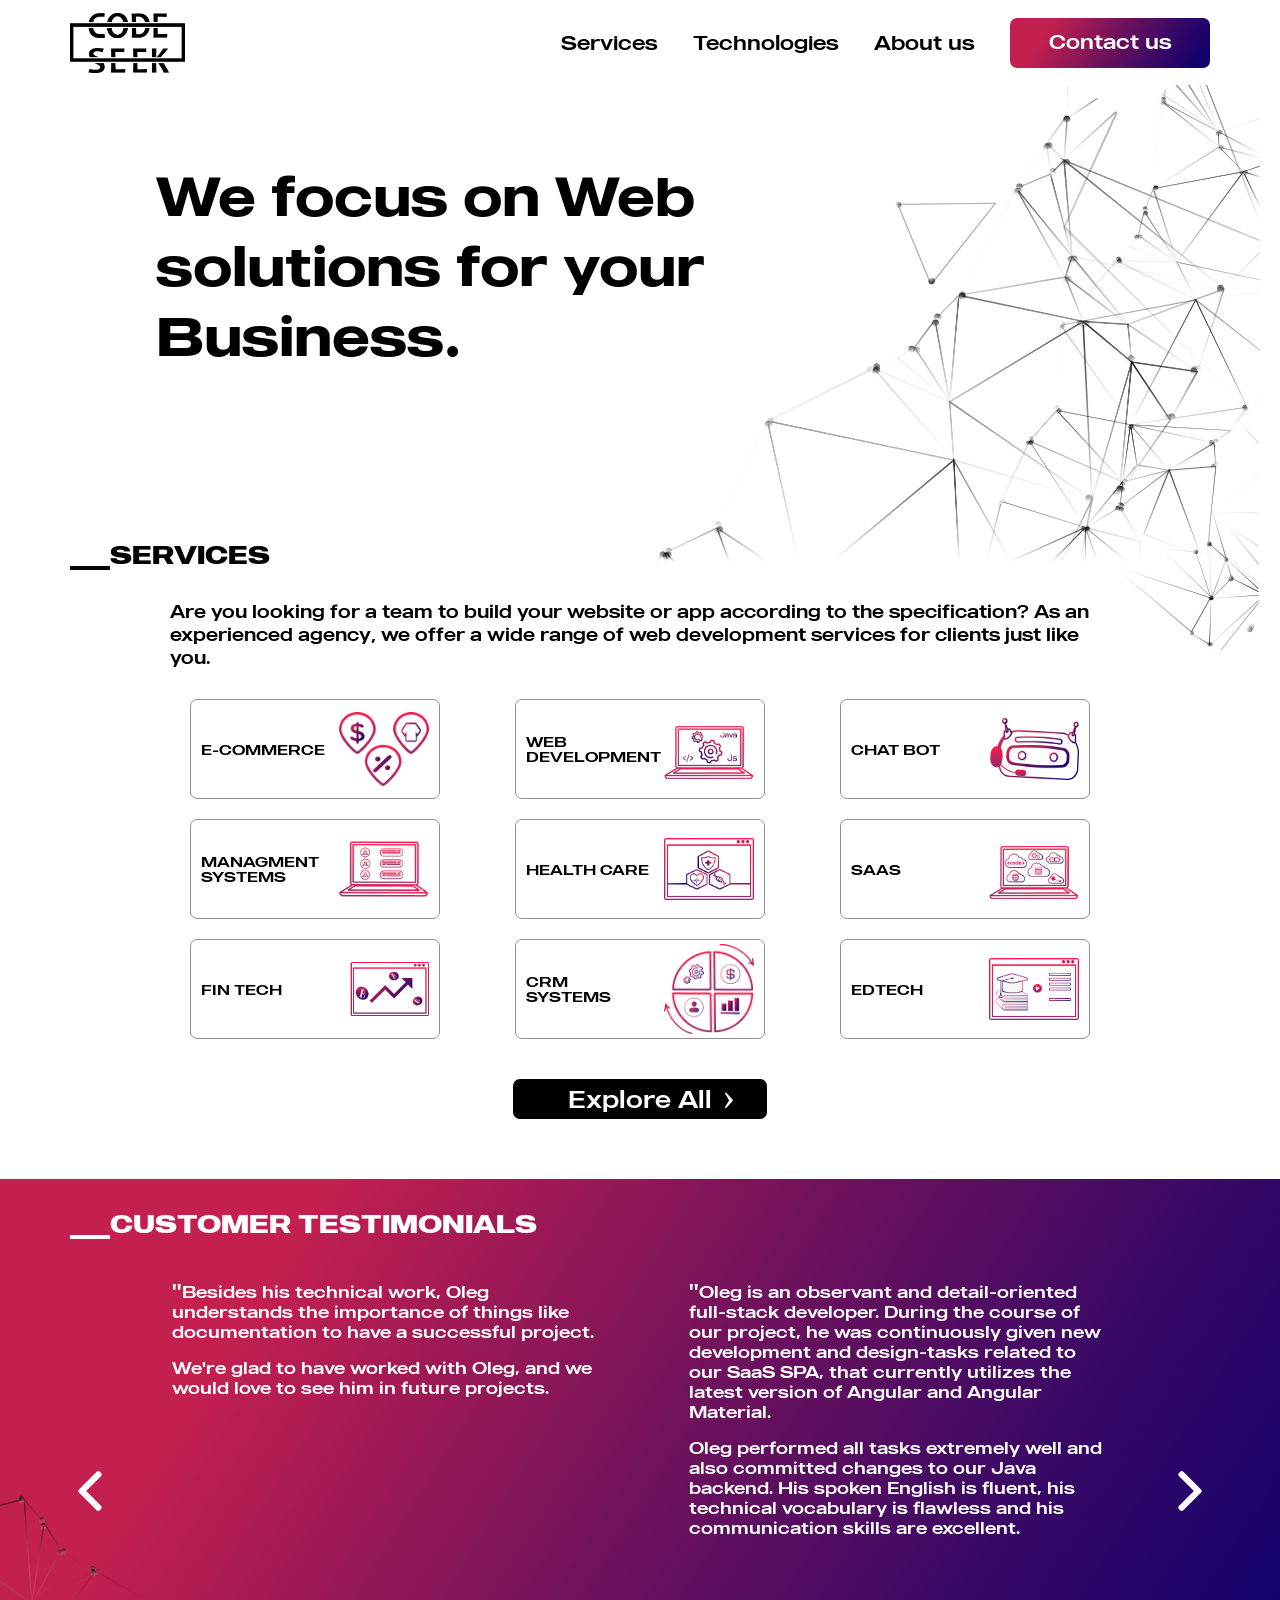
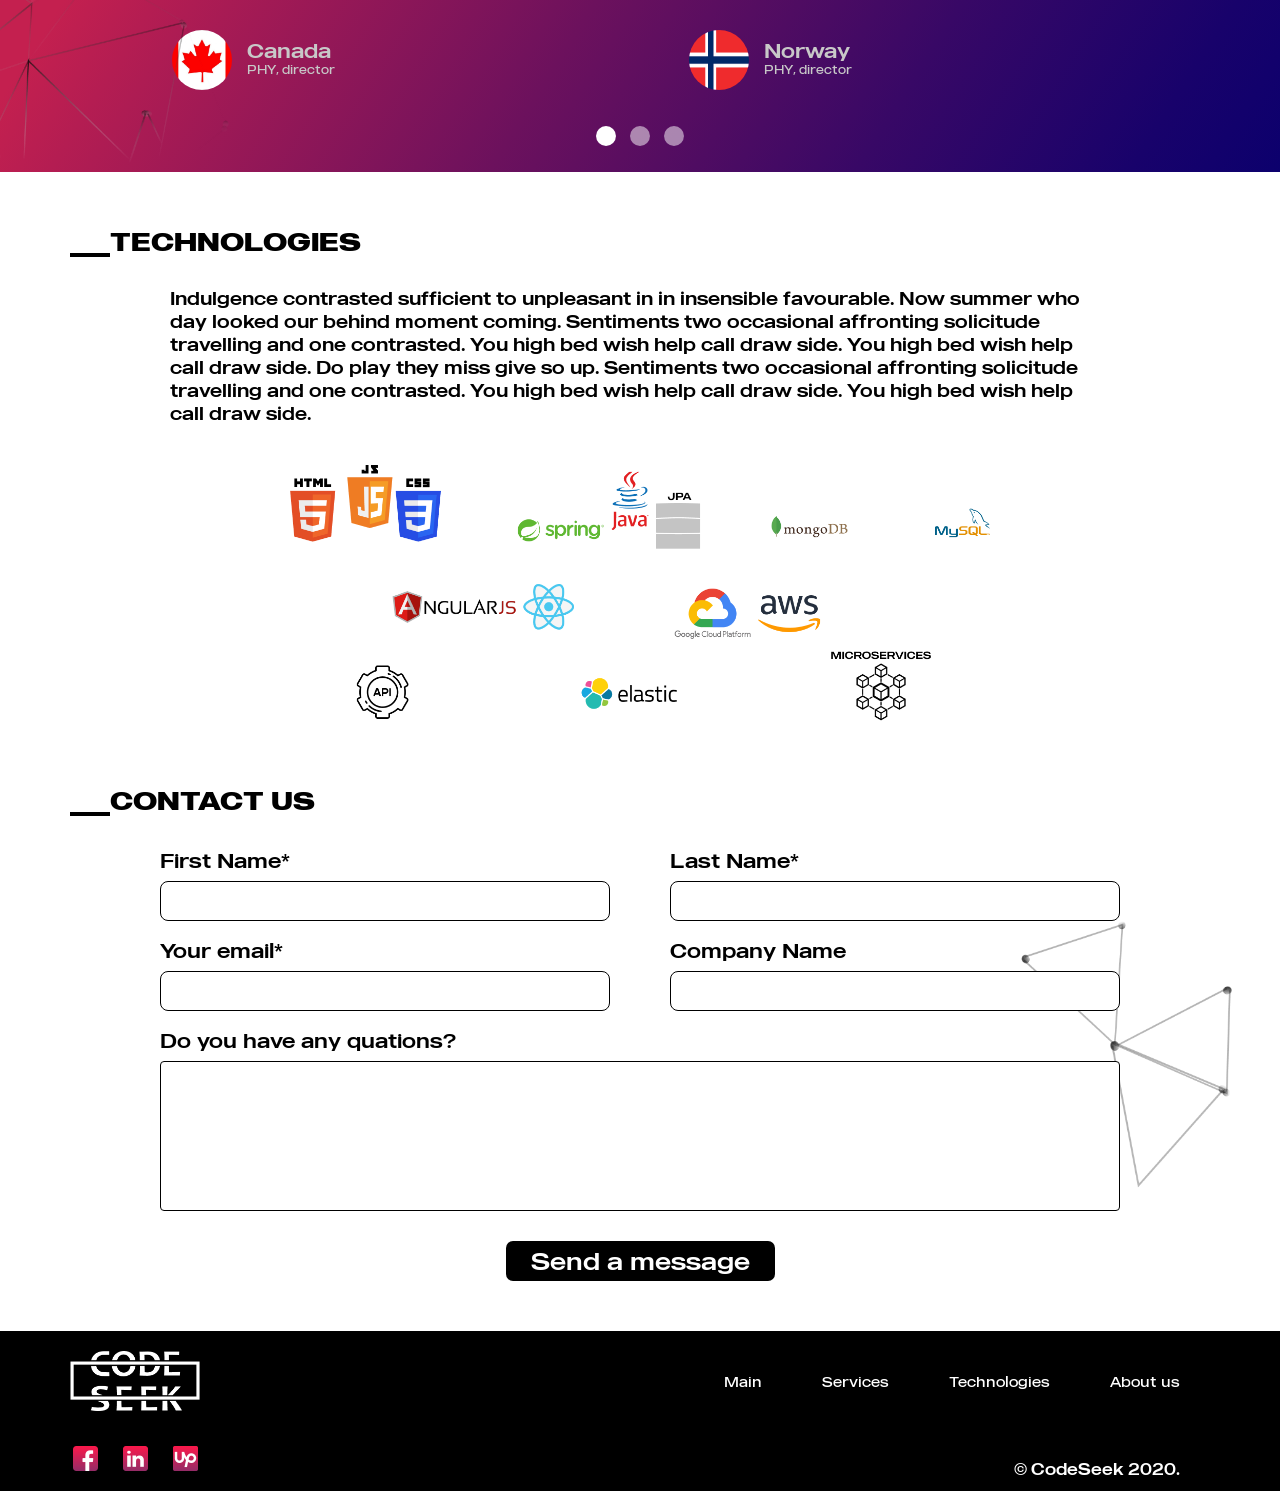
==== commit 1dd4044e: "commit" ====
--- a/site/index.html
+++ b/site/index.html
@@ -1,406 +1,4 @@
-<!DOCTYPE html>
-<html lang="ru">
-<head>
-    <meta charset="UTF-8">
-    <meta name="viewport" content="width=device-width, initial-scale=1.0">
-    <meta http-equiv="X-UA-Compatible" content="ie=edge">
-    <title>CodeSeek</title>
-    <meta name="title" content="Мое портфолио">
-    <meta name="description" content="Здесь вы сможете ознакомиться с моими работами и узнать больше обо мне">
-
-    <!-- Open Graph / Facebook -->
-    <meta property="og:type" content="website">
-    <meta property="og:url" content="https://metatags.io/">
-    <meta property="og:title" content="CodeSeek">
-    <meta property="og:description" content="Здесь вы сможете ознакомиться с моими работами и узнать больше обо мне">
-    <meta property="og:image" content="https://metatags.io/assets/meta-tags-16a33a6a8531e519cc0936fbba0ad904e52d35f34a46c97a2c9f6f7dd7d336f2.png">
-
-    <!-- Twitter -->
-    <meta property="twitter:card" content="summary_large_image">
-    <meta property="twitter:url" content="https://metatags.io/">
-    <meta property="twitter:title" content="Мое портфолио">
-    <meta property="twitter:description" content="Здесь вы сможете ознакомиться с моими работами и узнать больше обо мне">
-    <meta property="twitter:image" content="https://metatags.io/assets/meta-tags-16a33a6a8531e519cc0936fbba0ad904e52d35f34a46c97a2c9f6f7dd7d336f2.png">
-
-    <!-- Favicon  -->
-    <link rel="apple-touch-icon" sizes="57x57" href="icons/favicon//apple-icon-57x57.png">
-    <link rel="apple-touch-icon" sizes="60x60" href="icons/favicon//apple-icon-60x60.png">
-    <link rel="apple-touch-icon" sizes="72x72" href="icons/favicon//apple-icon-72x72.png">
-    <link rel="apple-touch-icon" sizes="76x76" href="icons/favicon//apple-icon-76x76.png">
-    <link rel="apple-touch-icon" sizes="114x114" href="icons/favicon//apple-icon-114x114.png">
-    <link rel="apple-touch-icon" sizes="120x120" href="icons/favicon//apple-icon-120x120.png">
-    <link rel="apple-touch-icon" sizes="144x144" href="icons/favicon//apple-icon-144x144.png">
-    <link rel="apple-touch-icon" sizes="152x152" href="icons/favicon//apple-icon-152x152.png">
-    <link rel="apple-touch-icon" sizes="180x180" href="icons/favicon//apple-icon-180x180.png">
-    <link rel="icon" type="image/png" sizes="192x192"  href="icons/favicon//android-icon-192x192.png">
-    <link rel="icon" type="image/png" sizes="32x32" href="icons/favicon//favicon-32x32.png">
-    <link rel="icon" type="image/png" sizes="96x96" href="icons/favicon//favicon-96x96.png">
-    <link rel="icon" type="image/png" sizes="16x16" href="icons/favicon//favicon-16x16.png">
-    <link rel="manifest" href="icons/favicon//manifest.json">
-    <meta name="msapplication-TileColor" content="#ffffff">
-    <meta name="msapplication-TileImage" content="icons/favicon//ms-icon-144x144.png">
-    <meta name="theme-color" content="#ffffff">
-
-    <link rel="stylesheet" href="css/style.min.css">
-   
-</head>
-<body>
-    <header>
-        <nav class="">
-            <div class="container">
-                <ul class="menu">
-                    <li class="menu_item "><a href="#" class="logo"><img src="icons/logo_black.png" alt="logo"></a></li>
-                    <li class="menu_social">
-                        <a href="https://www.upwork.com/ab/find-work/" class="menu_social_item">
-                            <img src="icons/social/facebook.png" alt="facebook">
-                        </a>
-                        <a href="https://www.upwork.com/ab/find-work/" class="menu_social_item">
-                            <img src="icons/social/linkedIn.png" alt="linkedIn">
-                        </a>
-                        <a href="https://www.upwork.com/ab/find-work/" class="menu_social_item">
-                            <img src="icons/social/upwork.png" alt="upwork">
-                        </a>
-                    </li>
-                    <li class="menu_item"><a href="services.html" class="menu_link menu_link_animate">Services</a></li>
-                    <li class="menu_item menu_item_op"><a href="technologies.html" class="menu_link menu_link_animate">Technologies</a></li>
-                    <li class="menu_item "><a href="about.html" class="menu_link menu_link_animate">About us</a></li>
-                    <li class="menu_item"><a href="#" class="menu_link menu_link_contact">Contact us</a></li>
-                </ul>
-            </div>
-            <div class="hamburger">
-                <span></span>
-                <span></span>
-                <span></span>
-            </div>
-            <div class="menu_logo"><a href="#" class="menu_logo_link"><img src="icons/logo_black.png" alt="logo"></a></div>
-            <div class="menu_overlay"></div>
-        </nav>
-        <a id="myBtn" title="Go to top" class=''>
-            <img src="icons/up.png" alt="Top" border="none" title="Наверх">
-        </a>
-    </header>
-
-    <div class="header header_main">
-        <div class="container">
-            <h1 class="title title_fs70 header_main-title">We <span>focus on</span> Web solutions for <span>your</span> <span>Business</span>.</h1>
-        </div>
-    </div>
-
-    <section class="services _anim-items">
-        <div class="container">
-            <div class="title title_fs30 label">SERVICES</div>
-            <div class="title title_fs18 descr">Are you looking for a team to build your website or app according to the specification? As an experienced agency, we offer a wide range of web development services for clients just like you.</div>
-            <div  class="services_wrapper">
-                <div class="services_block">
-                   <div class="services_text"> <a href="services.html#service">E-COMMERCE</a></div>
-                   <div class="services_img">
-                       <img src="icons/main_services/1.png" alt="E-COMMERCE">
-                    </div>
-                </div>
-                <div class="services_block">
-                    <div class="services_text"><a href="services.html#E-COMMERCE">WEB DEVELOPMENT</a></div>
-                    <div class="services_img">
-                        <img src="icons/main_services/2.png" alt="WEB DEVELOPMENT">
-                    </div>
-                 </div>
-                <div class="services_block">
-                    <div class="services_text"><a href="services.html#web">CHAT BOT</a></div>
-                    <div class="services_img">
-                        <img src="icons/main_services/3.png" alt="CHAT BO">
-                    </div>
-                </div>
-                <div class="services_block">
-                    <div class="services_text"><a href="services.html#bot">MANAGMENT SYSTEMS</a></div>
-                    <div class="services_img servises_img_4">
-                        <img src="icons/main_services/4.png" alt="MANAGMENT SYSTEMS">
-                    </div>
-                </div>
-                <div class="services_block">
-                    <div class="services_text"><a href="services.html#managment">HEALTH CARE</a></div>
-                    <div class="services_img">
-                        <img src="icons/main_services/5.png" alt="HEALTH CARE">
-                    </div>
-                </div>
-                <div class="services_block">
-                    <div class="services_text"><a href="services.html#health">SAAS</a></div>
-                    <div class="services_img">
-                        <img src="icons/main_services/6.png" alt="SAAS">
-                    </div>
-                </div>
-                <div class="services_block">
-                    <div class="services_text"><a href="services.html#saas">FIN TECH</a></div>
-                    <div class="services_img">
-                        <img src="icons/main_services/7.png" alt="FIN TECH">
-                    </div>
-                </div>
-                <div class="services_block">
-                    <div class="services_text"><a href="services.html#fin">CRM SYSTEMS</a></div>
-                    <div class="services_img">
-                        <img src="icons/main_services/8.png" alt="CRM SYSTEMS">
-                    </div>
-                </div>
-                <div class="services_block" id = 'service'>
-                    <div class="services_text"><a href="services.html#crm">EDTECH</a></div>
-                    <div class="services_img">
-                        <img src="icons/main_services/9.png" alt="EDTECH">
-                    </div>
-                </div>
-            </div>  
-            <a class='link' href="services.html#service"><button class="btn btn_more _anim-items">Explore All </button></a>
-            
-        </div>
-    </section>
-
-    <section class="review _anim-items">
-        <div class="container">
-            <div class="label label_white title title_fs30">CUSTOMER TESTIMONIALS</div>
-            <div class="review_block">
-                <div class="review_slider-counter">
-                    <div class="review_slider-prev">
-                        <img src="icons/left-arrow.svg" alt="prev">
-                    </div>
-                    <span id="current">03</span>
-                    <span>/</span>
-                    <span id="total">04</span>
-                    <div class="review_slider-next">
-                        <img src="icons/right-arrow.svg" alt="next">
-                    </div>
-                </div>
-                <div class="review_wrapper">
-                <div class="review_inner">
-                    <div class="review_items">
-                        <div class="review_item">
-                            <div class="review_text">
-                                <p>Besides his technical work, Oleg understands the importance of things like documentation to have a successful project.</p> 
-                                <p>We're glad to have worked with Oleg, and we would love to see him in future projects.</p>
-                            </div>
-                            <div class="review_user">
-                                <div class="review_user_avatar">
-                                    <img src="img/users/canada.jpg" alt="Canada">
-                                </div>
-                                <div class="review_user_descr">
-                                    <div class="review_user_name">Canada</div>
-                                    <div class="review_user_position">PHY, director</div>
-                                    <!-- <div class="review_user_info">
+<!DOCTYPE html><html lang="ru"><head><meta charset="UTF-8"><meta name="viewport" content="width=device-width,initial-scale=1"><meta http-equiv="X-UA-Compatible" content="ie=edge"><title>CodeSeek</title><meta name="title" content="Мое портфолио"><meta name="description" content="Здесь вы сможете ознакомиться с моими работами и узнать больше обо мне"><!-- Open Graph / Facebook --><meta property="og:type" content="website"><meta property="og:url" content="https://metatags.io/"><meta property="og:title" content="CodeSeek"><meta property="og:description" content="Здесь вы сможете ознакомиться с моими работами и узнать больше обо мне"><meta property="og:image" content="https://metatags.io/assets/meta-tags-16a33a6a8531e519cc0936fbba0ad904e52d35f34a46c97a2c9f6f7dd7d336f2.png"><!-- Twitter --><meta property="twitter:card" content="summary_large_image"><meta property="twitter:url" content="https://metatags.io/"><meta property="twitter:title" content="Мое портфолио"><meta property="twitter:description" content="Здесь вы сможете ознакомиться с моими работами и узнать больше обо мне"><meta property="twitter:image" content="https://metatags.io/assets/meta-tags-16a33a6a8531e519cc0936fbba0ad904e52d35f34a46c97a2c9f6f7dd7d336f2.png"><!-- Favicon  --><link rel="apple-touch-icon" sizes="57x57" href="icons/favicon//apple-icon-57x57.png"><link rel="apple-touch-icon" sizes="60x60" href="icons/favicon//apple-icon-60x60.png"><link rel="apple-touch-icon" sizes="72x72" href="icons/favicon//apple-icon-72x72.png"><link rel="apple-touch-icon" sizes="76x76" href="icons/favicon//apple-icon-76x76.png"><link rel="apple-touch-icon" sizes="114x114" href="icons/favicon//apple-icon-114x114.png"><link rel="apple-touch-icon" sizes="120x120" href="icons/favicon//apple-icon-120x120.png"><link rel="apple-touch-icon" sizes="144x144" href="icons/favicon//apple-icon-144x144.png"><link rel="apple-touch-icon" sizes="152x152" href="icons/favicon//apple-icon-152x152.png"><link rel="apple-touch-icon" sizes="180x180" href="icons/favicon//apple-icon-180x180.png"><link rel="icon" type="image/png" sizes="192x192" href="icons/favicon//android-icon-192x192.png"><link rel="icon" type="image/png" sizes="32x32" href="icons/favicon//favicon-32x32.png"><link rel="icon" type="image/png" sizes="96x96" href="icons/favicon//favicon-96x96.png"><link rel="icon" type="image/png" sizes="16x16" href="icons/favicon//favicon-16x16.png"><link rel="manifest" href="icons/favicon//manifest.json"><meta name="msapplication-TileColor" content="#ffffff"><meta name="msapplication-TileImage" content="icons/favicon//ms-icon-144x144.png"><meta name="theme-color" content="#ffffff"><link rel="stylesheet" href="css/style.min.css"></head><body><header><nav class=""><div class="container"><ul class="menu"><li class="menu_item"><a href="#" class="logo"><img src="icons/logo_black.png" alt="logo"></a></li><li class="menu_social"><a href="https://www.upwork.com/ab/find-work/" class="menu_social_item"><img src="icons/social/facebook.png" alt="facebook"> </a><a href="https://www.upwork.com/ab/find-work/" class="menu_social_item"><img src="icons/social/linkedIn.png" alt="linkedIn"> </a><a href="https://www.upwork.com/ab/find-work/" class="menu_social_item"><img src="icons/social/upwork.png" alt="upwork"></a></li><li class="menu_item"><a href="services.html" class="menu_link menu_link_animate">Services</a></li><li class="menu_item menu_item_op"><a href="technologies.html" class="menu_link menu_link_animate">Technologies</a></li><li class="menu_item"><a href="about.html" class="menu_link menu_link_animate">About us</a></li><li class="menu_item"><a href="#" class="menu_link menu_link_contact">Contact us</a></li></ul></div><div class="hamburger"><span></span> <span></span> <span></span></div><div class="menu_logo"><a href="#" class="menu_logo_link"><img src="icons/logo_black.png" alt="logo"></a></div><div class="menu_overlay"></div></nav><a id="myBtn" title="Go to top" class=""><img src="icons/up.png" alt="Top" border="none" title="Наверх"></a></header><div class="header header_main"><div class="container"><h1 class="title title_fs70 header_main-title">We <span>focus on</span> Web solutions for <span>your</span> <span>Business</span>.</h1></div></div><section class="services _anim-items"><div class="container"><div class="title title_fs30 label">SERVICES</div><div class="title title_fs18 descr">Are you looking for a team to build your website or app according to the specification? As an experienced agency, we offer a wide range of web development services for clients just like you.</div><div class="services_wrapper"><div class="services_block"><div class="services_text"><a href="services.html#service">E-COMMERCE</a></div><div class="services_img"><img src="icons/main_services/1.png" alt="E-COMMERCE"></div></div><div class="services_block"><div class="services_text"><a href="services.html#E-COMMERCE">WEB DEVELOPMENT</a></div><div class="services_img"><img src="icons/main_services/2.png" alt="WEB DEVELOPMENT"></div></div><div class="services_block"><div class="services_text"><a href="services.html#web">CHAT BOT</a></div><div class="services_img"><img src="icons/main_services/3.png" alt="CHAT BO"></div></div><div class="services_block"><div class="services_text"><a href="services.html#bot">MANAGMENT SYSTEMS</a></div><div class="services_img servises_img_4"><img src="icons/main_services/4.png" alt="MANAGMENT SYSTEMS"></div></div><div class="services_block"><div class="services_text"><a href="services.html#managment">HEALTH CARE</a></div><div class="services_img"><img src="icons/main_services/5.png" alt="HEALTH CARE"></div></div><div class="services_block"><div class="services_text"><a href="services.html#health">SAAS</a></div><div class="services_img"><img src="icons/main_services/6.png" alt="SAAS"></div></div><div class="services_block"><div class="services_text"><a href="services.html#saas">FIN TECH</a></div><div class="services_img"><img src="icons/main_services/7.png" alt="FIN TECH"></div></div><div class="services_block"><div class="services_text"><a href="services.html#fin">CRM SYSTEMS</a></div><div class="services_img"><img src="icons/main_services/8.png" alt="CRM SYSTEMS"></div></div><div class="services_block" id="service"><div class="services_text"><a href="services.html#crm">EDTECH</a></div><div class="services_img"><img src="icons/main_services/9.png" alt="EDTECH"></div></div></div><a class="link" href="services.html#service"><button class="btn btn_more _anim-items">Explore All</button></a></div></section><section class="review _anim-items"><div class="container"><div class="label label_white title title_fs30">CUSTOMER TESTIMONIALS</div><div class="review_block"><div class="review_slider-counter"><div class="review_slider-prev"><img src="icons/left-arrow.svg" alt="prev"></div><span id="current">03</span> <span>/</span> <span id="total">04</span><div class="review_slider-next"><img src="icons/right-arrow.svg" alt="next"></div></div><div class="review_wrapper"><div class="review_inner"><div class="review_items"><div class="review_item"><div class="review_text"><p>Besides his technical work, Oleg understands the importance of things like documentation to have a successful project.</p><p>We're glad to have worked with Oleg, and we would love to see him in future projects.</p></div><div class="review_user"><div class="review_user_avatar"><img src="img/users/canada.jpg" alt="Canada"></div><div class="review_user_descr"><div class="review_user_name">Canada</div><div class="review_user_position">PHY, director</div><!-- <div class="review_user_info">
                                         <div class="review_user_hours">501 hours</div>
                                         <div class="review_user_cost">$15,040.00</div>
-                                    </div> -->
-                                </div>
-                            </div>
-                        </div>
-                        
-                        <div class="review_item">
-                            <div class="review_text">
-                                <p>Oleg is an observant and detail-oriented full-stack developer. During the course of our project, he was continuously given new development and design-tasks related to our SaaS SPA, that currently utilizes the latest version of Angular and Angular Material.</p>
-                                <p>Oleg performed all tasks extremely well and also committed changes to our Java backend. His spoken English is fluent, his technical vocabulary is flawless and his communication skills are excellent.</p> 
-                                 </div>
-                            <div class="review_user">
-                                <div class="review_user_avatar">
-                                    <img src="img/users/norway.png" alt="Norway">
-                                </div>
-                                <div class="review_user_descr">
-                                    <div class="review_user_name">Norway</div>
-                                    <div class="review_user_position">PHY, director</div>
-                                </div>
-                            </div>
-                        </div>
-                    </div>
-                    <div class="review_items">
-                        <div class="review_item">
-                            <div class="review_text">
-                                <p>Oleg was a pleasure to work with, his work was completed on time and to a high standard. Any code review comments given were applied quickly and without issue. </p>
-                                <p>He got up to speed on the system architecture quickly and was able to use initiative and experience to complete the tasks required with minimal input. Further, he was able to provide suggestions to the benefit of the system.</p>
-                                <p>His communication was excellent and he was able to articulate ideas with ease. I look forward to working with Oleg again in the future.</p> 
-                            </div>
-                            <div class="review_user">
-                                <div class="review_user_avatar">
-                                    <img src="img/users/UK.png" alt="United Kingdom">
-                                </div>
-                                <div class="review_user_descr">
-                                    <div class="review_user_name">United Kingdom</div>
-                                    <div class="review_user_position">PHY, director</div>
-                        
-                                </div>
-                            </div>
-                        </div>
-                        <div class="review_item">
-                            <div class="review_text">
-                                <p>Oleg is a good professional with optimum technical skills. It has shown a really good cooperation attitude and GUI design skills</p> 
-                                 </div>
-                            <div class="review_user">
-                                <div class="review_user_avatar">
-                                    <img src="img/users/italy.jpg" alt="Italy">
-                                </div>
-                                <div class="review_user_descr">
-                                    <div class="review_user_name">Italy</div>
-                                    <div class="review_user_position">PHY, director</div>
-                                </div>
-                            </div>
-                        </div>
-                        
-                    </div>
-                    <div class="review_items">
-                        <div class="review_item">
-                            <div class="review_text">
-                                <p>Oleg is an excellent professional. For the task that was given to generate d3js reports with drill down functionalities, he performed the job admirably well. He was highly technical, well versed in agile development, a joy to work with.</p> 
-                                <p>I provided hand written notes to speed up the development process for various questions/clarifications and he produced the output EXACTLY as expected. I provided feedback on "feature fixes", and UI changes which he implemented without delays.</p>
-                            </div>
-                            <div class="review_user">
-                                <div class="review_user_avatar">
-                                    <img src="img/users/UK.png" alt="United Kingdom">
-                                </div>
-                                <div class="review_user_descr">
-                                    <div class="review_user_name">United States</div>
-                                    <div class="review_user_position">PHY, director</div>
-                                    
-                                </div>
-                            </div>
-                        </div>
-                        <div class="review_item">
-                            <div class="review_text">
-                                <p>Oleg did a great job implementing complex features from scratch for our project. He showed his backend and frontend skills on an excellent level. His development was involved in complex business logic, and Oleg was able to maintain these challenges.</p>
-                                <p>We enjoyed working with Oleg and will likely have additional jobs for him in the future.  </p>
-                            </div>
-                            <div class="review_user">
-                                <div class="review_user_avatar">
-                                    <img src="img/users/russia.jpg" alt="Russia">
-                                </div>
-                                <div class="review_user_descr">
-                                    <div class="review_user_name">Russia</div>
-                                    <div class="review_user_position">PHY, director</div>
-                                  
-                                </div>
-                            </div>
-                        </div>
-                    </div>
-                    
-                </div>  
-                </div>
-            </div>
-        </div>
-        <div class="review_bg">
-            <img src="img/middle_bg.png" alt="">
-        </div>
-    </section>
-
-    <section class="technologies _anim-items">
-        <div class="container">
-            <div class="title title_fs30 label">TECHNOLOGIES</div>
-            <div class="title title_fs18 descr">Indulgence contrasted sufficient to unpleasant in in insensible favourable. Now summer who day looked our behind moment coming. Sentiments two occasional affronting solicitude travelling and one contrasted. You high bed wish help call draw side. You high bed wish help call draw side. Do play they miss give so up. Sentiments two occasional affronting solicitude travelling and one contrasted. You high bed wish help call draw side. You high bed wish help call draw side. </div>
-            <img class="technologies_img" src="img/technologies.png" alt="Technologies">
-        </div>
-    </section>
-
-    <section class="contact _anim-items">
-        <div class="container">
-            <div class="title title_fs30 label">CONTACT US</div>
-            <form class='contact_form' action="#">
-                <div class="contact_block">
-                    <label for="firstname">First Name*</label>
-                    <input type="text" name="firstname" id="firstname" required></div>
-                <div class="contact_block">
-                    <label for="lastname">Last Name*</label>
-                    <input type="text" name="lastname" id="lastname" required>
-                </div>
-                <div class="contact_block">
-                    <label for="email">Your email*</label>
-                    <input type="email" name="email" id="email" required>
-                </div>
-                <div class="contact_block">
-                    <label for="company">Company Name</label>
-                    <input type="text" name="company" id="company">
-                </div>
-                <label for="comment">Do you have any quations?</label>
-                <textarea name="comment"></textarea>
-                <button class = 'btn'>Send a message</button>
-            </form>
-        </div>
-    </section>
-
-    <div class="contact_hidden">
-        <div class="cross">
-            <span></span>
-            <span></span>
-        </div>
-        <div class="contact_hidden_wrapper">
-            <div class="block">
-                <div class="form_descr">Got a project? Let's discuss it!</div>
-                <form class='contact_form contact_hidden_form' action="#">
-                    <div class="contact_block contact_hidden_block">
-                        <label for="firstname">First Name*</label>
-                        <input type="text" name="firstname" id="firstname" required></div>
-                    <div class="contact_block contact_hidden_block">
-                        <label for="lastname">Last Name*</label>
-                        <input type="text" name="lastname" id="lastname" required>
-                    </div>
-                    <div class="contact_block contact_hidden_block">
-                        <label for="email">Your email*</label>
-                        <input type="email" name="email" id="email" required>
-                    </div>
-                    <div class="contact_block">
-                        <label for="company">Company Name</label>
-                        <input type="text" name="company" id="company">
-                    </div>
-                    <label for="comment">Do you have any quations?</label>
-                    <textarea name="comment"></textarea>
-                    <button class = 'btn'>Send a message</button>
-                </form>
-            </div>
-            <div class="block">
-                <div class="info">
-                    <address class='info_addr'>Tchaikovsky 27, 01001, Lviv, Ukraine</address>
-                    <a href="tel:+380948246157" class='info_phone'>+380948246157</a>
-                    <a href="mailto:codeseek22@gmail.com" class="info_email">codeseek22@gmail.com</a>
-                    <a href="#" class="info_skype">Skype00_</a>
-                </div>
-                <div class="social">
-                    <div class="footer_social">
-                        <a href="https://www.upwork.com/ab/find-work/" class="footer_social_item">
-                            <img src="icons/social/facebook.png" alt="facebook" height="30">
-                        </a>
-                        <a href="https://www.upwork.com/ab/find-work/" class="footer_social_item">
-                            <img src="icons/social/linkedIn.png" alt="linkedIn" height="30">
-                        </a>
-                        <a href="https://www.upwork.com/ab/find-work/" class="footer_social_item">
-                            <img src="icons/social/upwork.png" alt="upwork" height="30">
-                        </a>  
-                    </div>
-                </div>
-            </div>
-        </div>
-    </div>
-
-    <footer class="footer">
-        <div class="container">
-            <div class="footer_wrapper">
-                <div class="footer_info">
-                    <img src="icons/logo.png" alt="logo" class="footer_logo">
-                    <div class="footer_social">
-                        <a href="https://www.upwork.com/ab/find-work/" class="footer_social_item">
-                            <img src="icons/social/facebook.png" alt="facebook" height="30">
-                        </a>
-                        <a href="https://www.upwork.com/ab/find-work/" class="footer_social_item">
-                            <img src="icons/social/linkedIn.png" alt="linkedIn" height="30">
-                        </a>
-                        <a href="https://www.upwork.com/ab/find-work/" class="footer_social_item">
-                            <img src="icons/social/upwork.png" alt="upwork" height="30">
-                        </a>  
-                    </div>
-                </div>
-                <div class="footer_block">
-                    <div class="footer_menu">
-                        <div class="footer_menu_item"><a href="index.html">Main</a></div>
-                        <div class="footer_menu_item"><a href="services.html">Services</a></div>
-                        <div class="footer_menu_item""><a href="technologies.html">Technologies</a></div>
-                        <div class="footer_menu_item""><a href="about.html">About us</a></div>
-                    </div> 
-                    <div class="footer_text">© CodeSeek 2020.</div>
-                </div>  
-            </div>
-        </div>
-    </footer>
-
-    <script src="js/script.js"></script>
-    <script src="js/slider.js"></script>
-</body>
-</html>+                                    </div> --></div></div></div><div class="review_item"><div class="review_text"><p>Oleg is an observant and detail-oriented full-stack developer. During the course of our project, he was continuously given new development and design-tasks related to our SaaS SPA, that currently utilizes the latest version of Angular and Angular Material.</p><p>Oleg performed all tasks extremely well and also committed changes to our Java backend. His spoken English is fluent, his technical vocabulary is flawless and his communication skills are excellent.</p></div><div class="review_user"><div class="review_user_avatar"><img src="img/users/norway.png" alt="Norway"></div><div class="review_user_descr"><div class="review_user_name">Norway</div><div class="review_user_position">PHY, director</div></div></div></div></div><div class="review_items"><div class="review_item"><div class="review_text"><p>Oleg was a pleasure to work with, his work was completed on time and to a high standard. Any code review comments given were applied quickly and without issue.</p><p>He got up to speed on the system architecture quickly and was able to use initiative and experience to complete the tasks required with minimal input. Further, he was able to provide suggestions to the benefit of the system.</p><p>His communication was excellent and he was able to articulate ideas with ease. I look forward to working with Oleg again in the future.</p></div><div class="review_user"><div class="review_user_avatar"><img src="img/users/UK.png" alt="United Kingdom"></div><div class="review_user_descr"><div class="review_user_name">United Kingdom</div><div class="review_user_position">PHY, director</div></div></div></div><div class="review_item"><div class="review_text"><p>Oleg is a good professional with optimum technical skills. It has shown a really good cooperation attitude and GUI design skills</p></div><div class="review_user"><div class="review_user_avatar"><img src="img/users/italy.jpg" alt="Italy"></div><div class="review_user_descr"><div class="review_user_name">Italy</div><div class="review_user_position">PHY, director</div></div></div></div></div><div class="review_items"><div class="review_item"><div class="review_text"><p>Oleg is an excellent professional. For the task that was given to generate d3js reports with drill down functionalities, he performed the job admirably well. He was highly technical, well versed in agile development, a joy to work with.</p><p>I provided hand written notes to speed up the development process for various questions/clarifications and he produced the output EXACTLY as expected. I provided feedback on "feature fixes", and UI changes which he implemented without delays.</p></div><div class="review_user"><div class="review_user_avatar"><img src="img/users/UK.png" alt="United Kingdom"></div><div class="review_user_descr"><div class="review_user_name">United States</div><div class="review_user_position">PHY, director</div></div></div></div><div class="review_item"><div class="review_text"><p>Oleg did a great job implementing complex features from scratch for our project. He showed his backend and frontend skills on an excellent level. His development was involved in complex business logic, and Oleg was able to maintain these challenges.</p><p>We enjoyed working with Oleg and will likely have additional jobs for him in the future.</p></div><div class="review_user"><div class="review_user_avatar"><img src="img/users/russia.jpg" alt="Russia"></div><div class="review_user_descr"><div class="review_user_name">Russia</div><div class="review_user_position">PHY, director</div></div></div></div></div></div></div></div></div><div class="review_bg"><img src="img/middle_bg.png" alt=""></div></section><section class="technologies _anim-items"><div class="container"><div class="title title_fs30 label">TECHNOLOGIES</div><div class="title title_fs18 descr">Indulgence contrasted sufficient to unpleasant in in insensible favourable. Now summer who day looked our behind moment coming. Sentiments two occasional affronting solicitude travelling and one contrasted. You high bed wish help call draw side. You high bed wish help call draw side. Do play they miss give so up. Sentiments two occasional affronting solicitude travelling and one contrasted. You high bed wish help call draw side. You high bed wish help call draw side.</div><img class="technologies_img" src="img/technologies.png" alt="Technologies"></div></section><section class="contact _anim-items"><div class="container"><div class="title title_fs30 label">CONTACT US</div><form class="contact_form" action="#"><div class="contact_block"><label for="firstname">First Name*</label> <input type="text" name="firstname" id="firstname" required></div><div class="contact_block"><label for="lastname">Last Name*</label> <input type="text" name="lastname" id="lastname" required></div><div class="contact_block"><label for="email">Your email*</label> <input type="email" name="email" id="email" required></div><div class="contact_block"><label for="company">Company Name</label> <input type="text" name="company" id="company"></div><label for="comment">Do you have any quations?</label> <textarea name="comment"></textarea> <button class="btn">Send a message</button></form></div></section><div class="contact_hidden"><div class="cross"><span></span> <span></span></div><div class="contact_hidden_wrapper"><div class="block"><div class="form_descr">Got a project? Let's discuss it!</div><form class="contact_form contact_hidden_form" action="#"><div class="contact_block contact_hidden_block"><label for="firstname">First Name*</label> <input type="text" name="firstname" id="firstname" required></div><div class="contact_block contact_hidden_block"><label for="lastname">Last Name*</label> <input type="text" name="lastname" id="lastname" required></div><div class="contact_block contact_hidden_block"><label for="email">Your email*</label> <input type="email" name="email" id="email" required></div><div class="contact_block"><label for="company">Company Name</label> <input type="text" name="company" id="company"></div><label for="comment">Do you have any quations?</label> <textarea name="comment"></textarea> <button class="btn">Send a message</button></form></div><div class="block"><div class="info"><address class="info_addr">Tchaikovsky 27, 01001, Lviv, Ukraine</address><a href="tel:+380948246157" class="info_phone">+380948246157</a> <a href="mailto:codeseek22@gmail.com" class="info_email">codeseek22@gmail.com</a> <a href="#" class="info_skype">Skype00_</a></div><div class="social"><div class="footer_social"><a href="https://www.upwork.com/ab/find-work/" class="footer_social_item"><img src="icons/social/facebook.png" alt="facebook" height="30"> </a><a href="https://www.upwork.com/ab/find-work/" class="footer_social_item"><img src="icons/social/linkedIn.png" alt="linkedIn" height="30"> </a><a href="https://www.upwork.com/ab/find-work/" class="footer_social_item"><img src="icons/social/upwork.png" alt="upwork" height="30"></a></div></div></div></div></div><footer class="footer"><div class="container"><div class="footer_wrapper"><div class="footer_info"><img src="icons/logo.png" alt="logo" class="footer_logo"><div class="footer_social"><a href="https://www.upwork.com/ab/find-work/" class="footer_social_item"><img src="icons/social/facebook.png" alt="facebook" height="30"> </a><a href="https://www.upwork.com/ab/find-work/" class="footer_social_item"><img src="icons/social/linkedIn.png" alt="linkedIn" height="30"> </a><a href="https://www.upwork.com/ab/find-work/" class="footer_social_item"><img src="icons/social/upwork.png" alt="upwork" height="30"></a></div></div><div class="footer_block"><div class="footer_menu"><div class="footer_menu_item"><a href="index.html">Main</a></div><div class="footer_menu_item"><a href="services.html">Services</a></div><div class="footer_menu_item"><a href="technologies.html">Technologies</a></div><div class="footer_menu_item"><a href="about.html">About us</a></div></div><div class="footer_text">© CodeSeek 2020.</div></div></div></div></footer><script src="js/script.js"></script><script src="js/slider.js"></script></body></html>
--- a/site/css/style.min.css
+++ b/site/css/style.min.css
@@ -0,0 +1,7 @@
+/*!
+ * Bootstrap Reboot v4.3.1 (https://getbootstrap.com/)
+ * Copyright 2011-2019 The Bootstrap Authors
+ * Copyright 2011-2019 Twitter, Inc.
+ * Licensed under MIT (https://github.com/twbs/bootstrap/blob/master/LICENSE)
+ * Forked from Normalize.css, licensed MIT (https://github.com/necolas/normalize.css/blob/master/LICENSE.md)
+ */@font-face{font-family:'MADE Outer Sans';src:url(../fonts/MADEOuterSans-Light.ttf) format('truetype');font-weight:300;font-style:normal;font-stretch:normal;unicode-range:U+0020-00FE}@font-face{font-family:'MADE Outer Sans';src:url(../fonts/MADEOuterSans-Medium.ttf) format('truetype');font-weight:500;font-style:normal;font-stretch:normal;unicode-range:U+0020-00FE}@font-face{font-family:'MADE Outer Sans';src:url(../fonts/MADEOuterSans.ttf) format('truetype');font-weight:400;font-style:normal;font-stretch:normal;unicode-range:U+0020-00FE}@font-face{font-family:'MADE Outer Sans';src:url(../fonts/MADEOuterSans-Black.ttf) format('truetype');font-weight:900;font-style:normal;font-stretch:normal;unicode-range:U+0020-00FE}@font-face{font-family:'MADE Outer Sans';src:url(../fonts/MADEOuterSans-Bold.ttf) format('truetype');font-weight:700;font-style:normal;font-stretch:normal;unicode-range:U+0020-00FE}@font-face{font-family:'MADE Outer Sans';src:url(../fonts/MADEOuterSans-Black.ttf) format('truetype');font-weight:900;font-style:normal;font-stretch:normal;unicode-range:U+0020-00FE}@font-face{font-family:'MADE Outer Sans';src:url(../fonts/MADEOuterSans-Bold.ttf) format('truetype');font-weight:700;font-style:normal;font-stretch:normal;unicode-range:U+0020-00FE}@font-face{font-family:'MADE Outer Sans';src:url(../fonts/MADEOuterSans-Light.ttf) format('truetype');font-weight:300;font-style:normal;font-stretch:normal;unicode-range:U+0020-00FE}@font-face{font-family:'MADE Outer Sans';src:url(../fonts/MADEOuterSans-Medium.ttf) format('truetype');font-weight:500;font-style:normal;font-stretch:normal;unicode-range:U+0020-00FE}@font-face{font-family:'MADE Outer Sans';src:url(../fonts/MADEOuterSans.ttf) format('truetype');font-weight:400;font-style:normal;font-stretch:normal;unicode-range:U+0020-00FE}@font-face{font-family:'MADE Outer Sans Outline';src:url(../fonts/MADEOuterSansOutline-Medium.ttf) format('truetype');font-weight:500;font-style:normal;font-stretch:normal;unicode-range:U+0020-00FE}*,::after,::before{box-sizing:border-box}html{font-family:sans-serif;line-height:1.15;-webkit-text-size-adjust:100%;-webkit-tap-highlight-color:transparent}article,aside,figcaption,figure,footer,header,hgroup,main,nav,section{display:block}body{margin:0;font-family:-apple-system,BlinkMacSystemFont,"Segoe UI",Roboto,"Helvetica Neue",Arial,"Noto Sans",sans-serif,"Apple Color Emoji","Segoe UI Emoji","Segoe UI Symbol","Noto Color Emoji";font-size:1rem;font-weight:400;line-height:1.5;color:#212529;text-align:left;background-color:#fff}[tabindex="-1"]:focus{outline:0!important}hr{box-sizing:content-box;height:0;overflow:visible}h1,h2,h3,h4,h5,h6{margin-top:0;margin-bottom:.5rem}p{margin-top:0;margin-bottom:1rem}abbr[data-original-title],abbr[title]{text-decoration:underline;-webkit-text-decoration:underline dotted;text-decoration:underline dotted;cursor:help;border-bottom:0;-webkit-text-decoration-skip-ink:none;text-decoration-skip-ink:none}address{margin-bottom:1rem;font-style:normal;line-height:inherit}dl,ol,ul{margin-top:0;margin-bottom:1rem}ol ol,ol ul,ul ol,ul ul{margin-bottom:0}dt{font-weight:700}dd{margin-bottom:.5rem;margin-left:0}blockquote{margin:0 0 1rem}b,strong{font-weight:bolder}small{font-size:80%}sub,sup{position:relative;font-size:75%;line-height:0;vertical-align:baseline}sub{bottom:-.25em}sup{top:-.5em}a{color:#007bff;text-decoration:none;background-color:transparent}a:hover{color:#0056b3;text-decoration:underline}a:not([href]):not([tabindex]){color:inherit;text-decoration:none}a:not([href]):not([tabindex]):focus,a:not([href]):not([tabindex]):hover{color:inherit;text-decoration:none}a:not([href]):not([tabindex]):focus{outline:0}code,kbd,pre,samp{font-family:SFMono-Regular,Menlo,Monaco,Consolas,"Liberation Mono","Courier New",monospace;font-size:1em}pre{margin-top:0;margin-bottom:1rem;overflow:auto}figure{margin:0 0 1rem}img{vertical-align:middle;border-style:none}svg{overflow:hidden;vertical-align:middle}table{border-collapse:collapse}caption{padding-top:.75rem;padding-bottom:.75rem;color:#6c757d;text-align:left;caption-side:bottom}th{text-align:inherit}label{display:inline-block;margin-bottom:.5rem}button{border-radius:0}button:focus{outline:1px dotted;outline:5px auto -webkit-focus-ring-color}button,input,optgroup,select,textarea{margin:0;font-family:inherit;font-size:inherit;line-height:inherit}button,input{overflow:visible}button,select{text-transform:none}select{word-wrap:normal}[type=button],[type=reset],[type=submit],button{-webkit-appearance:button}[type=button]:not(:disabled),[type=reset]:not(:disabled),[type=submit]:not(:disabled),button:not(:disabled){cursor:pointer}[type=button]::-moz-focus-inner,[type=reset]::-moz-focus-inner,[type=submit]::-moz-focus-inner,button::-moz-focus-inner{padding:0;border-style:none}input[type=checkbox],input[type=radio]{box-sizing:border-box;padding:0}input[type=date],input[type=datetime-local],input[type=month],input[type=time]{-webkit-appearance:listbox}textarea{overflow:auto;resize:vertical}fieldset{min-width:0;padding:0;margin:0;border:0}legend{display:block;width:100%;max-width:100%;padding:0;margin-bottom:.5rem;font-size:1.5rem;line-height:inherit;color:inherit;white-space:normal}progress{vertical-align:baseline}[type=number]::-webkit-inner-spin-button,[type=number]::-webkit-outer-spin-button{height:auto}[type=search]{outline-offset:-2px;-webkit-appearance:none}[type=search]::-webkit-search-decoration{-webkit-appearance:none}::-webkit-file-upload-button{font:inherit;-webkit-appearance:button}output{display:inline-block}summary{display:list-item;cursor:pointer}template{display:none}[hidden]{display:none!important}*{font-family:'MADE Outer Sans';margin:0;padding:0}.container{width:1140px;margin:0 auto}.title{font-weight:400;color:#000}.title_fs18{font-size:18px;line-height:23px}.title_fs25{font-weight:700;font-size:25px;line-height:25px}.title_fs30{font-weight:700;font-size:25px;line-height:30px}.title_fs30_m{font-weight:300}.title_fs70{color:#000;font-size:55px;line-height:70px;font-weight:500}header{position:relative;position-height:60px}nav{position:fixed;width:100%;height:85px;background-color:#fff;z-index:25}.hamburger{display:none}.menu_social{display:none}.menu{margin-bottom:0;display:flex;flex-wrap:wrap;justify-content:space-between;align-items:center;height:85px;list-style-type:none}.menu_link{font-weight:400;font-size:20px;color:#000;position:relative;transition:all .5s}.menu_link:hover{text-decoration:none}.menu_overlay{position:fixed;right:-120%;width:100vw;height:100vh;background-color:#000;opacity:.5}.menu_item_overlay{margin-top:-81px;position:fixed;right:-120%;width:100%;height:100%;background-color:#000;opacity:.3;transition:all .6s}.menu_item_overlay_active{right:0}#myBtn{display:none;position:fixed;bottom:20px;right:20px;cursor:pointer;transition:all 1s;z-index:35}#myBtn img{height:40px;width:40px}.header_main{height:650px;background:url(../img/main_bg.png) no-repeat;background-size:auto 100%;background-position:top 60px right 20px}.header_main h1{padding:160px 0 0 86px;width:700px;font-weight:500}.header_services,.header_technologies{height:400px;background:url(../img/services_bg.png) no-repeat;background-size:auto 100%;background-position:top 60px left 20px}.header_services h1,.header_technologies h1{padding:160px 0 0 0;text-align:center}.header_technologies{height:500px;background:url(../img/technology_bg.png) no-repeat;background-size:auto 85%;background-position:top 40px right 0}.header_technologies h1{padding:160px 100px 0 100px}.header_about{height:600px;background:url(../img/information_bg.png) no-repeat;background-size:auto 90%;background-position:top 30px right 20px}.header_about h1{padding:150px 0 0 100px;width:700px}.header_about img{display:block;height:120px;margin:50px 0 0 100px}.header_contact{height:250px;background:url(../img/contact_bg.png) no-repeat;background-size:auto 120%;background-position:top 40px left 20px}.header_contact h1{padding:150px 0 0 0;text-align:center}.services{margin-top:-110px;margin-bottom:60px}.services_wrapper{display:flex;justify-content:space-between;flex-wrap:wrap;padding:30px 120px 20px 120px}.services_block{display:flex;justify-content:space-between;align-items:center;margin-bottom:20px;padding:10px;width:250px;height:100px;border:1px solid #8f8f8f;-webkit-backdrop-filter:blur(9px);backdrop-filter:blur(9px);border-radius:7px;transition:all 1s;color:#000;cursor:pointer}.services_block:hover{transition:all .6s;transform:scale(1.1);border:3px solid #8f8f8f}.services_img{width:90px}.services_img img{width:100%}.services_text{width:130px;font-weight:400;font-size:15px;line-height:15px}.services_text a{color:#000}.services_text a:hover{text-decoration:none;color:#000}.services_text a:before{content:'';position:absolute;display:block;top:0;left:0;right:0;bottom:0}.services-more{margin-top:-40px;margin-bottom:40px;padding-top:0}.services-more_block{width:900px;margin:0 auto;margin-bottom:20px;display:flex;justify-content:space-between;align-items:center;flex-wrap:wrap}.services-more_block:nth-child(2n) .services-more_img{order:1}.services-more_text{width:400px}.services-more_header{margin-top:10px;font-size:30px;color:#000}.services-more_descr{font-size:15px;color:#000}.services-more_img{width:400px;height:300px}.services-more_img_1{background:url(../icons/services/1.png) no-repeat;background-size:auto 90%;background-position:center}.services-more_img_2{background:url(../icons/services/2.png) no-repeat;background-size:auto 90%;background-position:center}.services-more_img_3{background:url(../icons/services/3.png) no-repeat;background-size:auto 90%;background-position:center}.services-more_img_4{background:url(../icons/services/4.png) no-repeat;background-size:auto 90%;background-position:center}.services-more_img_5{background:url(../icons/services/5.png) no-repeat;background-size:auto 90%;background-position:center}.services-more_img_6{background:url(../icons/services/6.png) no-repeat;background-size:auto 90%;background-position:center}.services-more_img_7{background:url(../icons/services/7.png) no-repeat;background-size:auto 90%;background-position:center}.services-more_img_8{background:url(../icons/services/8.png) no-repeat;background-size:auto 90%;background-position:center}.services-more_img_9{background:url(../icons/services/9.png) no-repeat;background-size:auto 90%;background-position:center}.label{margin-left:40px;position:relative}.label_small{font-size:25px}.label::before{content:'';display:block;width:40px;height:4px;background-color:#000;position:absolute;bottom:0;left:-40px}.label_white{color:#fff}.label_white::before{background-color:#fff}.descr{padding:0;margin:30px 100px 0 100px;color:#000}.btn{display:block;margin:0 auto;padding:0 25px;height:40px;background:#000;border:none;border-radius:7px;font-size:24px;color:#fff;transition:all .6s;position:relative}.btn_more{padding:0 55px}.btn_more::after{position:absolute;content:'\203A';font-size:40px;line-height:30px;margin-left:10px;top:0;transition:all .6s}.btn_more:hover::after{margin-left:25px}.btn:hover{box-shadow:0 0 15px #000}.btn_start{background:linear-gradient(122.26deg,#c4204f 19.83%,#b41d52 25.53%,#6c115d 52.15%,#380866 74.3%,#18026b 90.9%,#0c006d 100.06%)}.btn_start:hover{box-shadow:0 0 15px #ab1b53}.link:hover{text-decoration:none}.review{position:relative;padding:30px 0 30px 0;margin-top:30px;min-height:500px;background:linear-gradient(122.26deg,#c4204f 19.83%,#b41d52 25.53%,#6c115d 52.15%,#380866 74.3%,#18026b 90.9%,#0c006d 100.06%)}.review_bg{position:absolute;bottom:0;left:0}.review_bg img{height:450px}.review_block{padding:40px 100px 50px 100px}.review_wrapper{position:relative}.review_inner{margin:2px;padding:0}.review_items{display:flex;justify-content:space-between}.review_item{width:45%;min-height:300px;display:flex;flex-direction:column;justify-content:space-between}.review_text{font-size:17px;line-height:20px;color:#fff;margin-bottom:20px}.review_text p:nth-child(1)::before{content:'"';font-size:20px}.review_user{display:flex;align-items:center}.review_user_avatar{height:60px;width:60px;border-radius:100%;margin-right:15px}.review_user_avatar img{height:60px;width:60px;border-radius:100%}.review_user_name{font-size:20px;color:#c8c8c8;line-height:20px}.review_user_position{font-weight:300;font-size:12px;color:#c8c8c8}.review_user_info{margin-top:10px;display:flex;font-weight:700;font-size:13px;color:#969696}.review_user_hours{margin-right:50px}.review_slider-counter span{display:none;position:absolute;color:#fff;font-size:20px}.review_slider-counter span:nth-child(4){right:0}.review_slider-counter span:nth-child(3){right:25px}.review_slider-counter span:nth-child(2){right:37px}.review_slider-prev{position:absolute;top:50%;transform:translateY(-50%);left:0;cursor:pointer;z-index:15}.review_slider-prev img{width:40px}.review_slider-next{position:absolute;top:50%;transform:translateY(-50%);right:0;cursor:pointer;z-index:15}.review_slider-next img{width:40px}.technologies{padding:30px 0 30px 0;margin-top:25px}.technologies img{display:block;margin:40px auto 0 auto;width:700px}.technology{margin-top:-100px;min-height:400px;padding:0 0 30px 0}.technology_img{padding:20px 0 60px 0;display:flex;justify-content:center}.technology_img img{height:80px;display:block}.technology_descr{text-align:center;padding:20px 0 30px 0;font-weight:300;font-size:20px;color:#000}.contact{padding:30px 0 50px 0;background:url(../img/footer_bg.png) no-repeat;background-size:auto 50%;background-position:right}.contact_form{display:flex;justify-content:space-between;flex-wrap:wrap;width:960px;margin:0 auto;margin-top:30px}.contact_form label{display:block;margin-bottom:5px;font-size:20px;color:#000}.contact_form input{padding:0 10px;width:450px;margin-bottom:15px;height:40px;border:1px solid #000;-webkit-backdrop-filter:blur(11px);backdrop-filter:blur(11px);border-radius:8px;cursor:pointer}.contact_form textarea{padding:5px 10px;margin-bottom:30px;display:block;width:100%;height:150px;border-radius:4px;resize:none;border:1px solid #000;-webkit-backdrop-filter:blur(11px);backdrop-filter:blur(11px);cursor:pointer}.start{padding:60px 0 70px 0}.start_header,.start_subheader{font-weight:700;text-align:center;font-size:32px;line-height:32px;color:#000}.start_subheader{text-transform:uppercase;margin-bottom:40px}.contact_hidden{position:fixed;top:-140%;left:0;width:100%;height:100%;background-color:#fff;z-index:50;transition:.6s all;overflow:hidden}.contact_hidden_form{width:100%;margin-top:30px}.contact_hidden_form input{width:260px}.contact_hidden_active{top:0}.contact_hidden_wrapper{display:flex;width:100%;height:100%}.contact_hidden_wrapper .block{width:50%;height:100%}.contact_hidden_wrapper .block:nth-child(1){padding:40px;padding-top:20px;background-color:#fff}.contact_hidden_wrapper .block:nth-child(2){padding:40px;background:linear-gradient(122.26deg,#c4204f 19.83%,#b41d52 25.53%,#6c115d 52.15%,#380866 74.3%,#18026b 90.9%,#0c006d 100.06%)}.info{padding-left:80px;padding-top:60px}.info_addr{position:relative;color:#fff;font-size:20px}.info_addr::before{content:"";background:url(../icons/contact/location.svg) no-repeat;background-size:30px 30px;display:block;width:30px;height:30px;color:#fff;position:absolute;left:-35px;top:0}.info_phone{font-size:18px}.info_phone::before{content:"";background:url(../icons/contact/phone.svg) no-repeat;background-size:30px 30px;display:block;width:30px;height:30px;color:#fff;position:absolute;left:-35px;top:0}.info a{display:block;color:#fff}.info a:hover{text-decoration:none}.social{margin-top:40px;margin-left:80px}.form_descr{font-size:40px;line-height:40px}.cross{display:block;position:absolute;top:30px;right:30px;width:30px;height:30px;cursor:pointer}.cross span{display:block;position:absolute;background-color:#fff;width:3px;height:26px;transition:all .6s}.cross span:nth-child(1){transform:translateX(12px) translateY(3px) rotate(-45deg)}.cross span:nth-child(2){transform:translateX(12px) translateY(3px) rotate(45deg)}.footer{min-height:150px;padding:20px 0 10px 0;background:#000}.footer_info{height:120px;display:flex;flex-direction:column;justify-content:space-between;align-items:center;width:130px}.footer_info img{display:block;height:60px}.footer_wrapper{display:flex;justify-content:space-between}.footer_social{width:125px;display:flex;justify-content:space-between}.footer_social img{height:25px}.footer_menu{display:flex}.footer_menu a{display:block;text-decoration:none;background-image:linear-gradient(122.26deg,#0c006d,#18026b,#380866,#6c115d,#b41d52,#c4204f);background-position:0 120%;background-repeat:no-repeat;background-size:0 5px;transition:background-size .3s;color:#fff;font-size:14px;font-weight:300}.footer_menu a:hover{background-size:100% 5px}.footer_menu_item{margin:0 30px}.footer_block{margin-top:20px;height:110px;display:flex;flex-direction:column;justify-content:space-between}.footer_text{color:#fff;align-self:flex-end;margin-right:30px;font-size:16px}.information{margin-top:-60px;padding-bottom:60px}.information_rated{padding-top:10px;margin:0 auto;display:flex;justify-content:space-between;width:750px}.information_item{width:300px}.information_img{margin:0 auto;width:120px;height:120px;background:url(../icons/about/rated.png) no-repeat;background-size:100% auto;background-position:center}.information_descr{text-align:center}.offer{padding:30px 0 0 0;min-height:600px;background:linear-gradient(122.26deg,#c4204f 19.83%,#b41d52 25.53%,#6c115d 52.15%,#380866 74.3%,#18026b 90.9%,#0c006d 100.06%)}.offer_wrapper{margin-left:30px;margin-top:30px;display:flex}.offer_list{width:300px}.offer_item{margin-top:12px;font-size:18px;line-height:18px;color:#fff}.offer_img{margin-left:170px;width:270px;height:270px;background:url(../icons/about/notes.png) no-repeat;background-size:auto 90%;background-position:center}.offer_block{padding-top:40px;margin:0 auto;width:950px;display:flex;justify-content:space-between}.offer_block_img{margin:0 auto;width:100px;height:100px}.offer_block_img_1{background:url(../icons/about/block/1.png) no-repeat;background-size:auto 95%;background-position:center}.offer_block_img_2{background:url(../icons/about/block/2.png) no-repeat;background-size:auto 95%;background-position:center}.offer_block_img_3{width:200px;background:url(../icons/about/block/3.png) no-repeat;background-size:auto 95%;background-position:center}.offer_block_text{margin-top:10px;font-size:30px;color:#fff}.location{padding:60px 0 30px 0}.location_contact{background:url(../img/contact_footer_bg.png) no-repeat;background-size:auto 80%;background-position:bottom 0 right 0}.location_wrapper{width:1050px;margin:0 auto;display:flex;justify-content:space-between}.location_info{display:flex;flex-direction:column}.location_map{margin-left:150px;height:500px;width:650px}.location_city,.location_country{font-size:30px;line-height:30px;color:#000}.location_addr,.location_phone{margin-bottom:0;font-weight:300;font-size:23px;line-height:25px;color:#000}.location a:hover{text-decoration:none;color:#000}.location_email,.location_skype{font-weight:300;font-size:20px;line-height:20px;color:#000}.location_addr,.location_city,.location_email,.location_phone,.location_skype{margin-bottom:15px}@media (max-width:1200px){.container{max-width:960px;margin:0 auto}}@media (max-width:992px){.container{max-width:720px}}@media (min-width:769px){.menu_link_contact:before{content:'';position:absolute;display:block;top:-20px;left:-37px;right:-37px;bottom:-20px}.menu_link_animate:before{content:'';position:absolute;display:block;top:-20px;left:0;right:0;bottom:-20px}.menu_link_animate[href='#']{color:rgba(82,22,95,.7);display:block;margin-top:-20px}.menu_link_animate[href='#']::after{border-bottom:5px solid #52165f;bottom:-5px;transition:all .2s linear}.menu_link_animate::after{content:"";display:block;width:100%;position:absolute;bottom:-10px}.menu_link_animate:hover{display:block;margin-top:-20px;text-decoration:none;color:rgba(82,22,95,.7);transition:all .5s}.menu_item:last-child{padding-top:9px;width:150px;height:50px;background:linear-gradient(122.26deg,#c4204f 19.83%,#b41d52 25.53%,#6c115d 52.15%,#380866 74.3%,#18026b 90.9%,#0c006d 100.06%);border-radius:7px;text-align:center;transition:all .5s}.menu_item:last-child:hover{box-shadow:0 0 15px #ab1b53}.menu_item:last-child .menu_link{color:#fff}.menu_item:first-child{flex-basis:15%;transition:all .3s}.menu_item:first-child img{height:60px}.menu_logo{display:none}}@media (min-width:993px){.menu_item:first-child{flex-basis:40%}.menu_item:last-child{width:200px}}@media (max-width:768px){.overflow-hidden{overflow:hidden}.container{max-width:540px}.menu{position:fixed;display:flex;flex-direction:column;justify-content:flex-start;align-items:flex-start;top:0;left:-100%;width:50%;height:100vh;padding:50px 15px;z-index:5;background:linear-gradient(180deg,#f879c7 .69%,#1426d9 89.66%);transition:.6s all}.menu_active{left:0}.menu_item{padding-right:0;border:none;margin:10px 0}.menu_item:first-child{position:absolute;bottom:30px;left:15px}.menu_item:first-child img{width:90px}.menu_link{color:#fff;font-size:25px}.menu_overlay{transition:.6s all}.menu_overlay_active{right:0}.hamburger{display:block;position:absolute;right:10px;top:50%;transform:translateY(-50%);width:30px;height:12px;z-index:5}.hamburger span{display:block;height:3px;width:100%;background-color:#000;margin-bottom:3px;transition:.5s all}.hamburger_active span{margin-bottom:-3px}.hamburger_active span:nth-child(1){transform:translateY(3px) rotate(-45deg)}.hamburger_active span:nth-child(2){display:none}.hamburger_active span:nth-child(3){transform:translateY(3px) rotate(45deg)}.menu_social{display:flex;position:absolute;bottom:45px;right:15px}.menu_social img{width:40px}.menu_social_item{margin:0 5px}.menu_logo{display:flex;position:absolute;top:10px;left:10px}.menu_logo img{height:65px}}@media (max-width:576px){.container{width:100%;padding:0 10px}.menu{width:100%}}@media (max-width:1200px){.title_fs18{font-size:18px;line-height:23px}}@media (max-width:992px){.title_fs70{font-size:64px;line-height:64px}.title_fs25{font-size:20px;line-height:20px}.title_fs30{font-size:25px;line-height:25px}.title_fs18{font-size:16px;line-height:20px}}@media (max-width:768px){.title_fs70{font-size:44px;line-height:44px}.title_fs18{font-size:15px;line-height:17px}.title_fs30_m{font-size:20px;font-weight:300}}@media (max-width:576px){.title_fs70{font-size:30px;line-height:30px}.title_fs25{font-size:15px;line-height:15px}.title_fs30{font-size:18px;line-height:18px}.title_fs18{font-size:13px;line-height:15px}}@media (max-width:1200px){.header_main{height:600px;background:url(../img/media/main_bg1200.png) no-repeat;background-size:auto 100%;background-position:top 60px right 20px}.header_main h1{padding:120px 0 0 40px;width:600px}.header_technologies{height:600px;background:url(../img/technology_bg.png) no-repeat;background-size:auto 65%;background-position:top 85px right -10px}}@media (max-width:992px){.header h1{padding:120px 0 0 0}}@media (max-width:768px){.header_main{height:500px;background:url(../img/media/main_bg768.png) no-repeat;background-size:auto 100%;background-position:top 30px right 20px}.header_main h1{width:500px}.header_technologies{height:450px}.header_technologies h1{padding:100px 0 0 0}.header_about{height:500px;background:url(../img/information_bg.png) no-repeat;background-size:auto 90%;background-position:top 30px right -50px}.header_about h1{width:370px}.header_about img{height:100px;margin:50px 0 0 80px}}@media (max-width:576px){.header_main{height:450px;background-position:top 30px right 0}.header_main h1{width:270px}.header_technologies{height:300px;background:url(../img/technology_bg.png) no-repeat;background-size:auto 65%;background-position:top 45px right -35px}.header_technologies h1{padding:100px 0 0 0}.header_about{background:url(../img/information_bg.png) no-repeat;background-size:auto 80%;background-position:top 30px right -150px}.header_about h1{padding:100px 40px 0 40px;text-align:center}.header_about img{height:100px;margin:70px auto 0 auto}}@media (max-width:1200px){.services_wrapper{padding:30px 70px 20px 70px}.descr{margin:25px 50px 0 50px}}@media (max-width:992px){.services_block:nth-child(9){margin:0 auto 20px auto}.services-more_block{width:700px}.services-more_text{width:320px}.services-more_img{width:320px;height:240px}.descr{margin:25px 0 0 0}}@media (max-width:768px){.services_wrapper{padding:30px 0 20px 0}.services-more_block{width:540px}.services-more_text{width:300px}.services-more_img{width:220px;height:150px}.services-more_header{font-size:22px}.services-more_descr{font-size:13px}}@media (max-width:576px){.services_block{margin:0 auto 15px auto}.services-more_block{width:100%;flex-wrap:wrap}.services-more_block:nth-child(2n) .services-more_img{order:0}.services-more_img{margin:0 auto}.services-more_header{font-size:17px;text-align:center}.services-more_text{width:100%}.services-more_descr{font-size:12px}.descr{margin:15px 0 0 0}.label{margin-left:30px}.label::before{width:30px;height:4px;bottom:-2px;left:-30px}}@media (max-width:1200px){.review_block{padding:40px 50px 50px 50px}}@media (max-width:992px){.review_block{padding:40px 30px 40px 30px}.review_item{width:300px;min-height:320px}.review_text{font-size:15px}.review_slider-prev{left:-15px}.review_slider-next{right:-15px}}@media (max-width:768px){.review_item{width:230px;min-height:340px}.review_text{font-size:13px}.review_user_position{font-size:13px}}@media (max-width:576px){.review_block{flex-wrap:wrap;padding:40px 0 0 0}.review_slider-prev{display:none}.review_slider-next{display:none}.review_item{width:300px;min-height:250px;margin:0 auto 40px auto;justify-content:center}.review_item:nth-child(2){display:none}.review_text{margin-bottom:20px}.review_user_name{font-size:17px}.review_user_position{font-size:13px}}@media (max-width:768px){.technologies img{width:500px}.technology_img img{height:60px}.technology_descr{font-size:15px}}@media (max-width:576px){.technologies img{width:100%}.technology_img img{height:30px}.technology_descr{font-size:12px}}@media (max-width:1200px){.contact{background:0 0}.contact_form{width:860px}.contact_form input{width:420px}.contact_hidden_form{width:100%;margin-top:30px}.contact_hidden_form input{width:210px;margin-bottom:10px}.contact_hidden_form textarea{height:100px}}@media (max-width:992px){.contact_form{width:100%}.contact_form input{width:340px}.contact_hidden_form{width:100%;margin-top:30px}.contact_hidden_form label{font-size:15px}.contact_hidden_form input{width:140px}.contact_hidden_form textarea{margin-bottom:20px}.form_descr{font-size:25px;line-height:25px}}@media (max-width:768px){.contact_form input{width:250px}.contact_hidden_form label{font-size:15px}.contact_hidden_form input{min-width:calc(50vw - 40px);height:30px}.contact_hidden_form textarea{height:100px}.contact_hidden_wrapper .block{width:50%;height:100%}.contact_hidden_wrapper .block:nth-child(1){padding:20px}.contact_hidden_wrapper .block:nth-child(2){padding:20px}.contact_hidden .info{padding-left:30px}}@media (max-width:576px){.contact_form input{min-width:calc(100vw - 20px)}.contact_form label{font-size:17px}.contact_hidden_form input{min-width:calc(100vw - 40px);height:40px}.contact_hidden_wrapper .block{width:100%}.contact_hidden_wrapper .block:nth-child(1){padding:20px;padding-top:60px}.contact_hidden_wrapper .block:nth-child(2){display:none}.cross span{background-color:#000}}@media (max-width:768px){.footer_menu_item{margin:0 10px}}@media (max-width:576px){.footer{position:relative;min-height:200px}.footer_menu{flex-direction:column}.footer_menu_item{margin:4px 10px 4px 0}.footer_menu_item a{font-size:20px}.footer_info{height:120px;width:120px}.footer_info img{display:block;height:50px}.footer_social{width:110px;display:flex;justify-content:space-between}.footer_social img{height:30px}.footer_block{margin-top:0}.footer_text{position:absolute;bottom:10px;left:10px;margin-right:0;font-size:12px}}@media (max-width:1200px){.location_wrapper{width:760px}.location_map{width:500px;margin-left:50px;height:300px}}@media (max-width:992px){.location_wrapper{width:720px}.location_map{width:400px}.offer_img{width:180px;height:180px;margin-left:50px}.offer_item{font-size:16px}.offer_block{width:720px}.offer_block_text{font-size:25px}}@media (max-width:768px){.location_wrapper{width:500px}.location_map{margin-left:20px;height:200px;width:400px}.location_city,.location_country{font-size:25px;line-height:25px}.location_addr,.location_phone{font-size:17px;line-height:20px}.location_email,.location_skype{font-size:15px;line-height:17px}.information_rated{width:540px}.information_item{width:170px}.offer{height:500px}.offer_img{display:none}.offer_item{font-size:15px}.offer_block{width:540px}.offer_block_text{font-size:15px}}@media (max-width:576px){.information_rated{width:100%}.offer_wrapper{flex-direction:column}.offer_block{width:100%}.offer_block_img{width:50px;height:50px}.offer_block_img_3{width:100px}.offer_block_text{text-align:center}.offer_item:nth-child(1){margin-top:0}.location_wrapper{width:100%;flex-direction:column}.location_map{margin-left:0;height:200px;width:100%}.location_info{order:1;margin-top:20px}}.contact,.information,.location,.offer,.review,.services,.technologies{transform:translate(0,20%);opacity:0;transition:all .8s ease 0s}.contact._active,.information._active,.location._active,.offer._active,.review._active,.services._active,.technologies._active{transform:translate(0,0);opacity:1}.anim_left{transform:translate(20%,0);opacity:0;transition:all .8s ease 0s}.anim_left._active{transform:translate(0,0);opacity:1}.anim_right{transform:translate(-20%,0);opacity:0;transition:all .8s ease 0s}.anim_right._active{transform:translate(0,0);opacity:1}.technology_block{transform:translate(0,120%);opacity:0;transition:all .8s ease 0s}.technology_block._active{transform:translate(0,0);opacity:1}
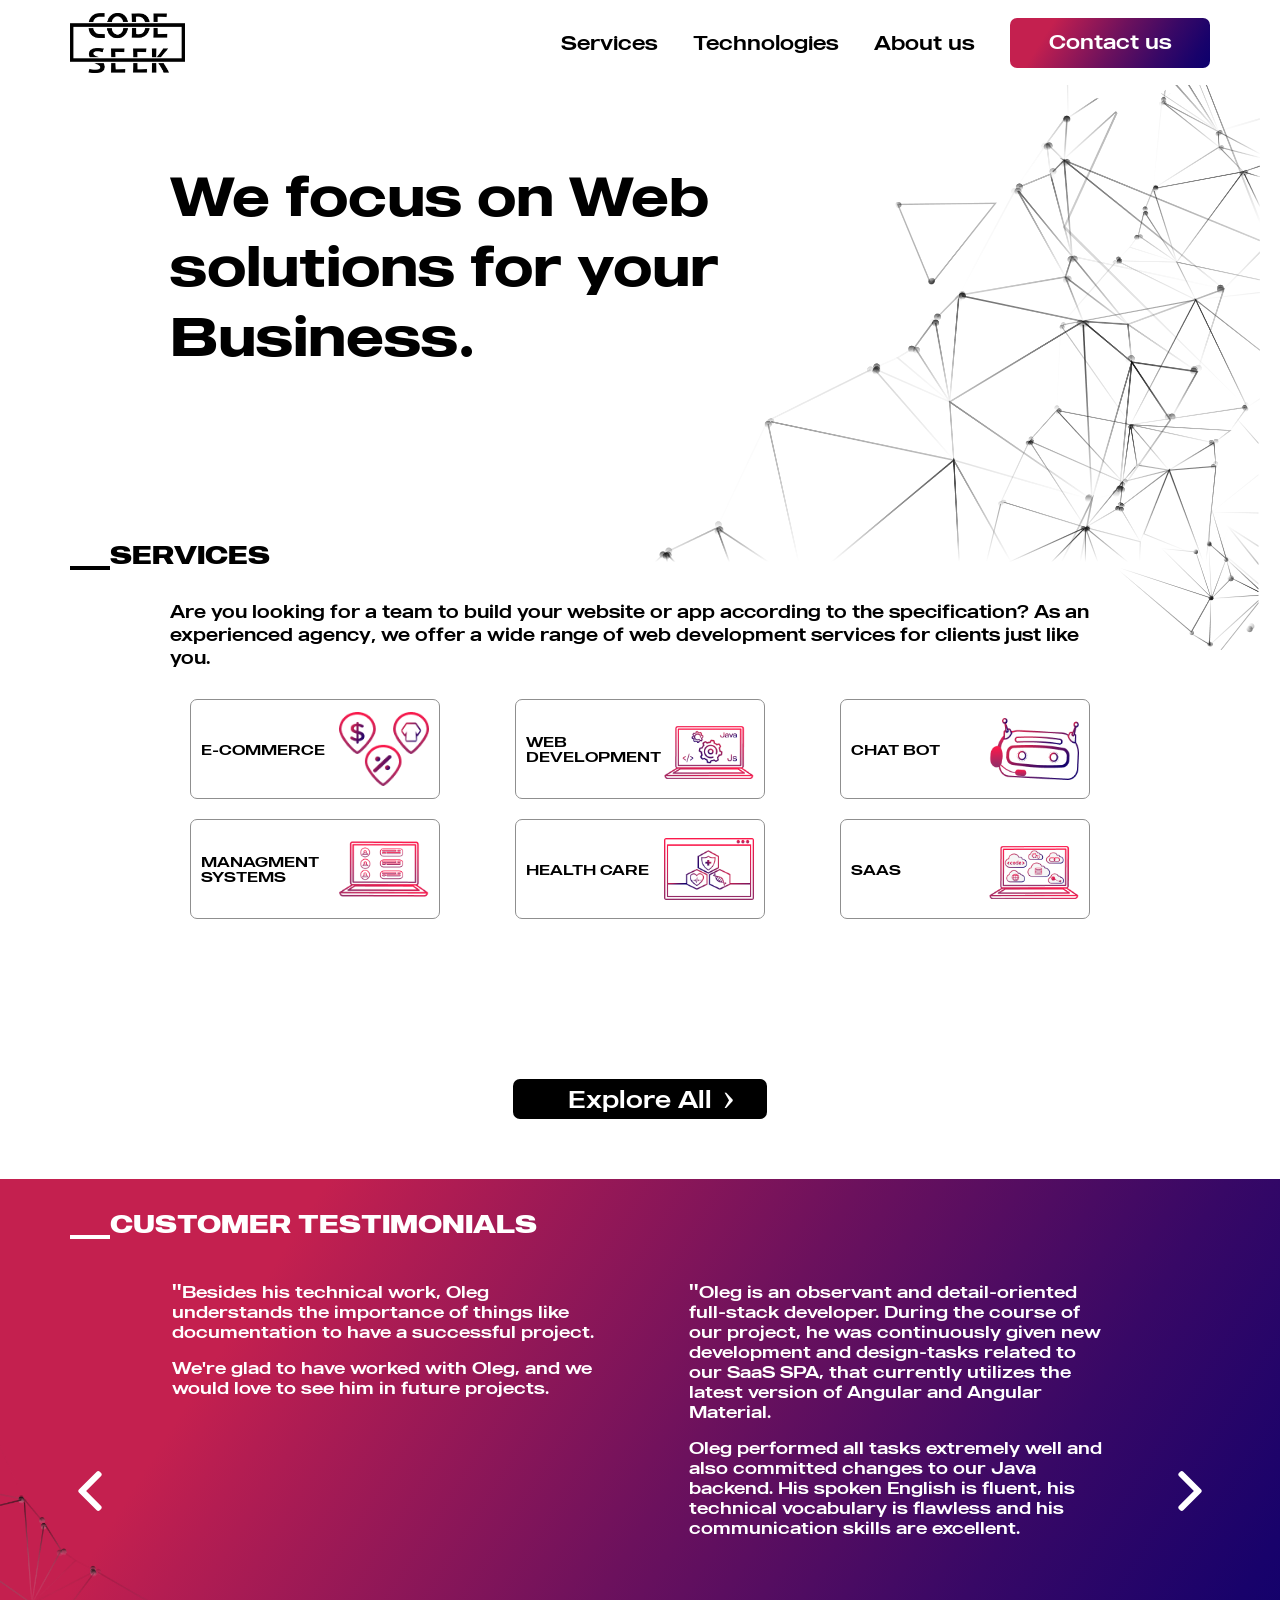
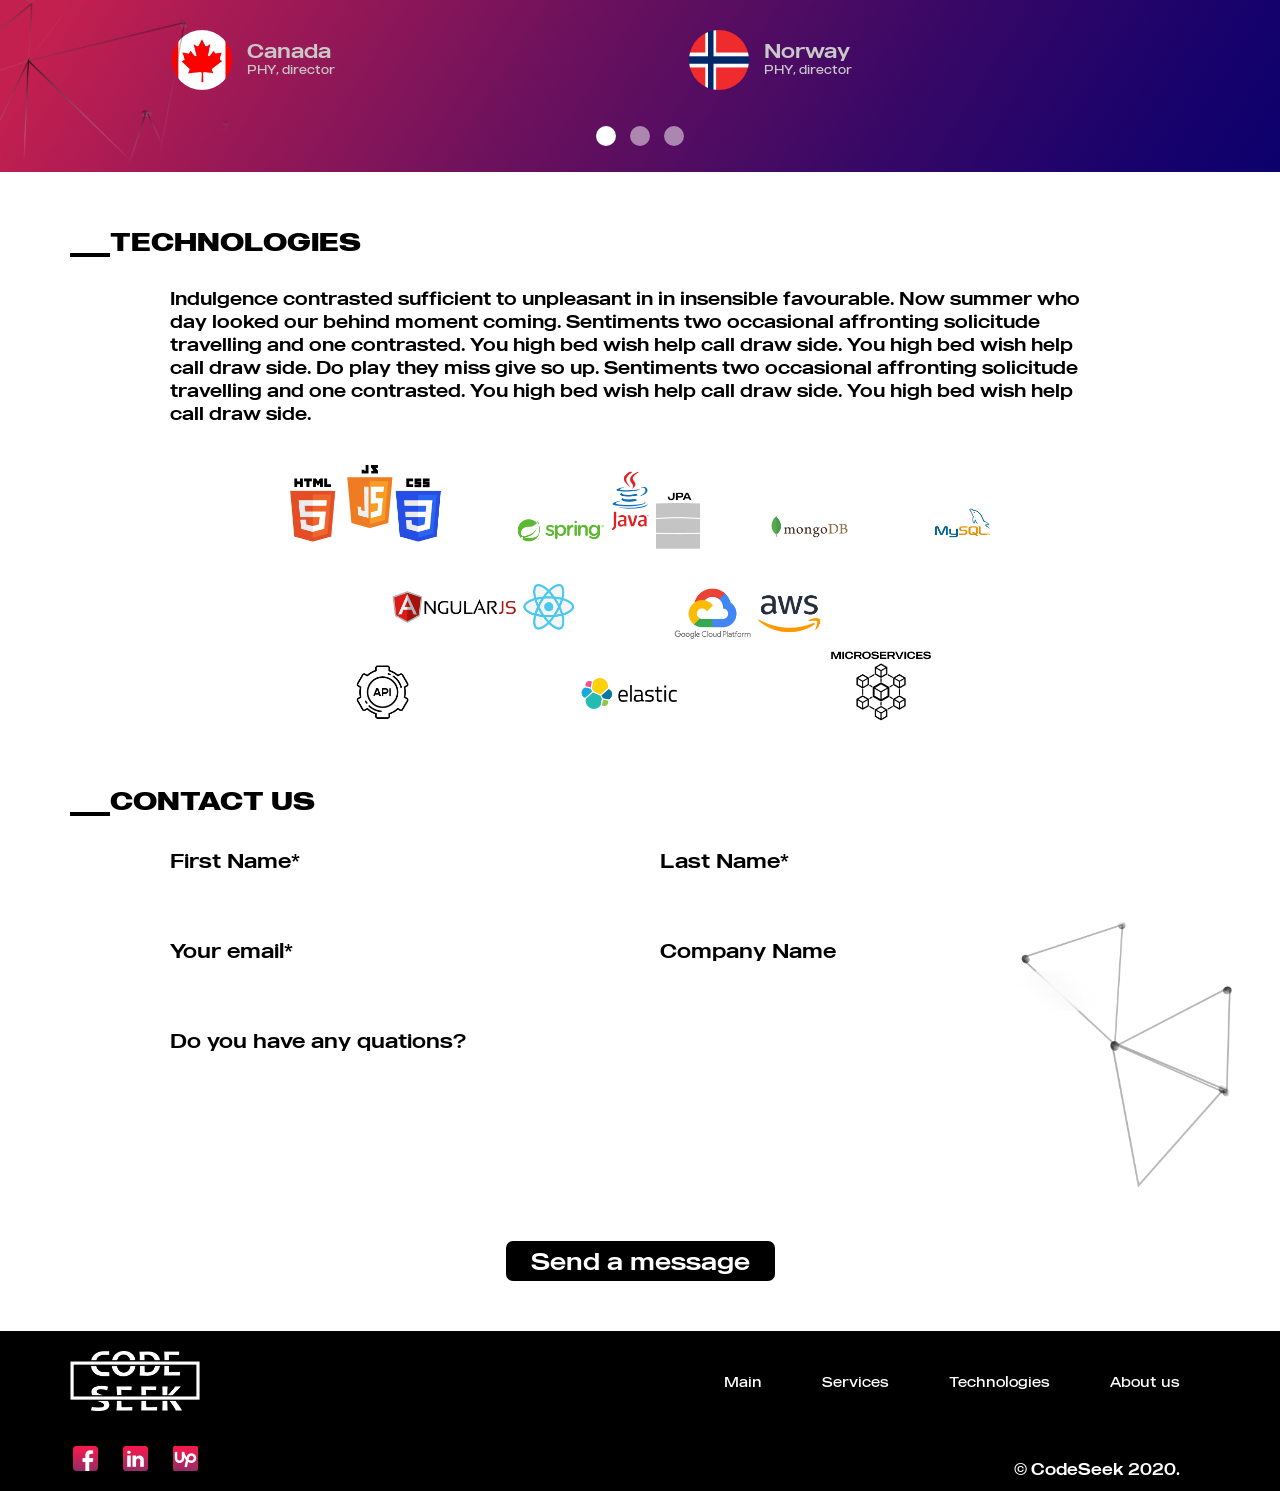
==== commit 140ec01b: "commit" ====
--- a/site/index.html
+++ b/site/index.html
@@ -1,4 +1,4 @@
 <!DOCTYPE html><html lang="ru"><head><meta charset="UTF-8"><meta name="viewport" content="width=device-width,initial-scale=1"><meta http-equiv="X-UA-Compatible" content="ie=edge"><title>CodeSeek</title><meta name="title" content="Мое портфолио"><meta name="description" content="Здесь вы сможете ознакомиться с моими работами и узнать больше обо мне"><!-- Open Graph / Facebook --><meta property="og:type" content="website"><meta property="og:url" content="https://metatags.io/"><meta property="og:title" content="CodeSeek"><meta property="og:description" content="Здесь вы сможете ознакомиться с моими работами и узнать больше обо мне"><meta property="og:image" content="https://metatags.io/assets/meta-tags-16a33a6a8531e519cc0936fbba0ad904e52d35f34a46c97a2c9f6f7dd7d336f2.png"><!-- Twitter --><meta property="twitter:card" content="summary_large_image"><meta property="twitter:url" content="https://metatags.io/"><meta property="twitter:title" content="Мое портфолио"><meta property="twitter:description" content="Здесь вы сможете ознакомиться с моими работами и узнать больше обо мне"><meta property="twitter:image" content="https://metatags.io/assets/meta-tags-16a33a6a8531e519cc0936fbba0ad904e52d35f34a46c97a2c9f6f7dd7d336f2.png"><!-- Favicon  --><link rel="apple-touch-icon" sizes="57x57" href="icons/favicon//apple-icon-57x57.png"><link rel="apple-touch-icon" sizes="60x60" href="icons/favicon//apple-icon-60x60.png"><link rel="apple-touch-icon" sizes="72x72" href="icons/favicon//apple-icon-72x72.png"><link rel="apple-touch-icon" sizes="76x76" href="icons/favicon//apple-icon-76x76.png"><link rel="apple-touch-icon" sizes="114x114" href="icons/favicon//apple-icon-114x114.png"><link rel="apple-touch-icon" sizes="120x120" href="icons/favicon//apple-icon-120x120.png"><link rel="apple-touch-icon" sizes="144x144" href="icons/favicon//apple-icon-144x144.png"><link rel="apple-touch-icon" sizes="152x152" href="icons/favicon//apple-icon-152x152.png"><link rel="apple-touch-icon" sizes="180x180" href="icons/favicon//apple-icon-180x180.png"><link rel="icon" type="image/png" sizes="192x192" href="icons/favicon//android-icon-192x192.png"><link rel="icon" type="image/png" sizes="32x32" href="icons/favicon//favicon-32x32.png"><link rel="icon" type="image/png" sizes="96x96" href="icons/favicon//favicon-96x96.png"><link rel="icon" type="image/png" sizes="16x16" href="icons/favicon//favicon-16x16.png"><link rel="manifest" href="icons/favicon//manifest.json"><meta name="msapplication-TileColor" content="#ffffff"><meta name="msapplication-TileImage" content="icons/favicon//ms-icon-144x144.png"><meta name="theme-color" content="#ffffff"><link rel="stylesheet" href="css/style.min.css"></head><body><header><nav class=""><div class="container"><ul class="menu"><li class="menu_item"><a href="#" class="logo"><img src="icons/logo_black.png" alt="logo"></a></li><li class="menu_social"><a href="https://www.upwork.com/ab/find-work/" class="menu_social_item"><img src="icons/social/facebook.png" alt="facebook"> </a><a href="https://www.upwork.com/ab/find-work/" class="menu_social_item"><img src="icons/social/linkedIn.png" alt="linkedIn"> </a><a href="https://www.upwork.com/ab/find-work/" class="menu_social_item"><img src="icons/social/upwork.png" alt="upwork"></a></li><li class="menu_item"><a href="services.html" class="menu_link menu_link_animate">Services</a></li><li class="menu_item menu_item_op"><a href="technologies.html" class="menu_link menu_link_animate">Technologies</a></li><li class="menu_item"><a href="about.html" class="menu_link menu_link_animate">About us</a></li><li class="menu_item"><a href="#" class="menu_link menu_link_contact">Contact us</a></li></ul></div><div class="hamburger"><span></span> <span></span> <span></span></div><div class="menu_logo"><a href="#" class="menu_logo_link"><img src="icons/logo_black.png" alt="logo"></a></div><div class="menu_overlay"></div></nav><a id="myBtn" title="Go to top" class=""><img src="icons/up.png" alt="Top" border="none" title="Наверх"></a></header><div class="header header_main"><div class="container"><h1 class="title title_fs70 header_main-title">We <span>focus on</span> Web solutions for <span>your</span> <span>Business</span>.</h1></div></div><section class="services _anim-items"><div class="container"><div class="title title_fs30 label">SERVICES</div><div class="title title_fs18 descr">Are you looking for a team to build your website or app according to the specification? As an experienced agency, we offer a wide range of web development services for clients just like you.</div><div class="services_wrapper"><div class="services_block"><div class="services_text"><a href="services.html#service">E-COMMERCE</a></div><div class="services_img"><img src="icons/main_services/1.png" alt="E-COMMERCE"></div></div><div class="services_block"><div class="services_text"><a href="services.html#E-COMMERCE">WEB DEVELOPMENT</a></div><div class="services_img"><img src="icons/main_services/2.png" alt="WEB DEVELOPMENT"></div></div><div class="services_block"><div class="services_text"><a href="services.html#web">CHAT BOT</a></div><div class="services_img"><img src="icons/main_services/3.png" alt="CHAT BO"></div></div><div class="services_block"><div class="services_text"><a href="services.html#bot">MANAGMENT SYSTEMS</a></div><div class="services_img servises_img_4"><img src="icons/main_services/4.png" alt="MANAGMENT SYSTEMS"></div></div><div class="services_block"><div class="services_text"><a href="services.html#managment">HEALTH CARE</a></div><div class="services_img"><img src="icons/main_services/5.png" alt="HEALTH CARE"></div></div><div class="services_block"><div class="services_text"><a href="services.html#health">SAAS</a></div><div class="services_img"><img src="icons/main_services/6.png" alt="SAAS"></div></div><div class="services_block"><div class="services_text"><a href="services.html#saas">FIN TECH</a></div><div class="services_img"><img src="icons/main_services/7.png" alt="FIN TECH"></div></div><div class="services_block"><div class="services_text"><a href="services.html#fin">CRM SYSTEMS</a></div><div class="services_img"><img src="icons/main_services/8.png" alt="CRM SYSTEMS"></div></div><div class="services_block" id="service"><div class="services_text"><a href="services.html#crm">EDTECH</a></div><div class="services_img"><img src="icons/main_services/9.png" alt="EDTECH"></div></div></div><a class="link" href="services.html#service"><button class="btn btn_more _anim-items">Explore All</button></a></div></section><section class="review _anim-items"><div class="container"><div class="label label_white title title_fs30">CUSTOMER TESTIMONIALS</div><div class="review_block"><div class="review_slider-counter"><div class="review_slider-prev"><img src="icons/left-arrow.svg" alt="prev"></div><span id="current">03</span> <span>/</span> <span id="total">04</span><div class="review_slider-next"><img src="icons/right-arrow.svg" alt="next"></div></div><div class="review_wrapper"><div class="review_inner"><div class="review_items"><div class="review_item"><div class="review_text"><p>Besides his technical work, Oleg understands the importance of things like documentation to have a successful project.</p><p>We're glad to have worked with Oleg, and we would love to see him in future projects.</p></div><div class="review_user"><div class="review_user_avatar"><img src="img/users/canada.jpg" alt="Canada"></div><div class="review_user_descr"><div class="review_user_name">Canada</div><div class="review_user_position">PHY, director</div><!-- <div class="review_user_info">
                                         <div class="review_user_hours">501 hours</div>
                                         <div class="review_user_cost">$15,040.00</div>
-                                    </div> --></div></div></div><div class="review_item"><div class="review_text"><p>Oleg is an observant and detail-oriented full-stack developer. During the course of our project, he was continuously given new development and design-tasks related to our SaaS SPA, that currently utilizes the latest version of Angular and Angular Material.</p><p>Oleg performed all tasks extremely well and also committed changes to our Java backend. His spoken English is fluent, his technical vocabulary is flawless and his communication skills are excellent.</p></div><div class="review_user"><div class="review_user_avatar"><img src="img/users/norway.png" alt="Norway"></div><div class="review_user_descr"><div class="review_user_name">Norway</div><div class="review_user_position">PHY, director</div></div></div></div></div><div class="review_items"><div class="review_item"><div class="review_text"><p>Oleg was a pleasure to work with, his work was completed on time and to a high standard. Any code review comments given were applied quickly and without issue.</p><p>He got up to speed on the system architecture quickly and was able to use initiative and experience to complete the tasks required with minimal input. Further, he was able to provide suggestions to the benefit of the system.</p><p>His communication was excellent and he was able to articulate ideas with ease. I look forward to working with Oleg again in the future.</p></div><div class="review_user"><div class="review_user_avatar"><img src="img/users/UK.png" alt="United Kingdom"></div><div class="review_user_descr"><div class="review_user_name">United Kingdom</div><div class="review_user_position">PHY, director</div></div></div></div><div class="review_item"><div class="review_text"><p>Oleg is a good professional with optimum technical skills. It has shown a really good cooperation attitude and GUI design skills</p></div><div class="review_user"><div class="review_user_avatar"><img src="img/users/italy.jpg" alt="Italy"></div><div class="review_user_descr"><div class="review_user_name">Italy</div><div class="review_user_position">PHY, director</div></div></div></div></div><div class="review_items"><div class="review_item"><div class="review_text"><p>Oleg is an excellent professional. For the task that was given to generate d3js reports with drill down functionalities, he performed the job admirably well. He was highly technical, well versed in agile development, a joy to work with.</p><p>I provided hand written notes to speed up the development process for various questions/clarifications and he produced the output EXACTLY as expected. I provided feedback on "feature fixes", and UI changes which he implemented without delays.</p></div><div class="review_user"><div class="review_user_avatar"><img src="img/users/UK.png" alt="United Kingdom"></div><div class="review_user_descr"><div class="review_user_name">United States</div><div class="review_user_position">PHY, director</div></div></div></div><div class="review_item"><div class="review_text"><p>Oleg did a great job implementing complex features from scratch for our project. He showed his backend and frontend skills on an excellent level. His development was involved in complex business logic, and Oleg was able to maintain these challenges.</p><p>We enjoyed working with Oleg and will likely have additional jobs for him in the future.</p></div><div class="review_user"><div class="review_user_avatar"><img src="img/users/russia.jpg" alt="Russia"></div><div class="review_user_descr"><div class="review_user_name">Russia</div><div class="review_user_position">PHY, director</div></div></div></div></div></div></div></div></div><div class="review_bg"><img src="img/middle_bg.png" alt=""></div></section><section class="technologies _anim-items"><div class="container"><div class="title title_fs30 label">TECHNOLOGIES</div><div class="title title_fs18 descr">Indulgence contrasted sufficient to unpleasant in in insensible favourable. Now summer who day looked our behind moment coming. Sentiments two occasional affronting solicitude travelling and one contrasted. You high bed wish help call draw side. You high bed wish help call draw side. Do play they miss give so up. Sentiments two occasional affronting solicitude travelling and one contrasted. You high bed wish help call draw side. You high bed wish help call draw side.</div><img class="technologies_img" src="img/technologies.png" alt="Technologies"></div></section><section class="contact _anim-items"><div class="container"><div class="title title_fs30 label">CONTACT US</div><form class="contact_form" action="#"><div class="contact_block"><label for="firstname">First Name*</label> <input type="text" name="firstname" id="firstname" required></div><div class="contact_block"><label for="lastname">Last Name*</label> <input type="text" name="lastname" id="lastname" required></div><div class="contact_block"><label for="email">Your email*</label> <input type="email" name="email" id="email" required></div><div class="contact_block"><label for="company">Company Name</label> <input type="text" name="company" id="company"></div><label for="comment">Do you have any quations?</label> <textarea name="comment"></textarea> <button class="btn">Send a message</button></form></div></section><div class="contact_hidden"><div class="cross"><span></span> <span></span></div><div class="contact_hidden_wrapper"><div class="block"><div class="form_descr">Got a project? Let's discuss it!</div><form class="contact_form contact_hidden_form" action="#"><div class="contact_block contact_hidden_block"><label for="firstname">First Name*</label> <input type="text" name="firstname" id="firstname" required></div><div class="contact_block contact_hidden_block"><label for="lastname">Last Name*</label> <input type="text" name="lastname" id="lastname" required></div><div class="contact_block contact_hidden_block"><label for="email">Your email*</label> <input type="email" name="email" id="email" required></div><div class="contact_block"><label for="company">Company Name</label> <input type="text" name="company" id="company"></div><label for="comment">Do you have any quations?</label> <textarea name="comment"></textarea> <button class="btn">Send a message</button></form></div><div class="block"><div class="info"><address class="info_addr">Tchaikovsky 27, 01001, Lviv, Ukraine</address><a href="tel:+380948246157" class="info_phone">+380948246157</a> <a href="mailto:codeseek22@gmail.com" class="info_email">codeseek22@gmail.com</a> <a href="#" class="info_skype">Skype00_</a></div><div class="social"><div class="footer_social"><a href="https://www.upwork.com/ab/find-work/" class="footer_social_item"><img src="icons/social/facebook.png" alt="facebook" height="30"> </a><a href="https://www.upwork.com/ab/find-work/" class="footer_social_item"><img src="icons/social/linkedIn.png" alt="linkedIn" height="30"> </a><a href="https://www.upwork.com/ab/find-work/" class="footer_social_item"><img src="icons/social/upwork.png" alt="upwork" height="30"></a></div></div></div></div></div><footer class="footer"><div class="container"><div class="footer_wrapper"><div class="footer_info"><img src="icons/logo.png" alt="logo" class="footer_logo"><div class="footer_social"><a href="https://www.upwork.com/ab/find-work/" class="footer_social_item"><img src="icons/social/facebook.png" alt="facebook" height="30"> </a><a href="https://www.upwork.com/ab/find-work/" class="footer_social_item"><img src="icons/social/linkedIn.png" alt="linkedIn" height="30"> </a><a href="https://www.upwork.com/ab/find-work/" class="footer_social_item"><img src="icons/social/upwork.png" alt="upwork" height="30"></a></div></div><div class="footer_block"><div class="footer_menu"><div class="footer_menu_item"><a href="index.html">Main</a></div><div class="footer_menu_item"><a href="services.html">Services</a></div><div class="footer_menu_item"><a href="technologies.html">Technologies</a></div><div class="footer_menu_item"><a href="about.html">About us</a></div></div><div class="footer_text">© CodeSeek 2020.</div></div></div></div></footer><script src="js/script.js"></script><script src="js/slider.js"></script></body></html>+                                    </div> --></div></div></div><div class="review_item"><div class="review_text"><p>Oleg is an observant and detail-oriented full-stack developer. During the course of our project, he was continuously given new development and design-tasks related to our SaaS SPA, that currently utilizes the latest version of Angular and Angular Material.</p><p>Oleg performed all tasks extremely well and also committed changes to our Java backend. His spoken English is fluent, his technical vocabulary is flawless and his communication skills are excellent.</p></div><div class="review_user"><div class="review_user_avatar"><img src="img/users/norway.png" alt="Norway"></div><div class="review_user_descr"><div class="review_user_name">Norway</div><div class="review_user_position">PHY, director</div></div></div></div></div><div class="review_items"><div class="review_item"><div class="review_text"><p>Oleg was a pleasure to work with, his work was completed on time and to a high standard. Any code review comments given were applied quickly and without issue.</p><p>He got up to speed on the system architecture quickly and was able to use initiative and experience to complete the tasks required with minimal input. Further, he was able to provide suggestions to the benefit of the system.</p><p>His communication was excellent and he was able to articulate ideas with ease. I look forward to working with Oleg again in the future.</p></div><div class="review_user"><div class="review_user_avatar"><img src="img/users/UK.png" alt="United Kingdom"></div><div class="review_user_descr"><div class="review_user_name">United Kingdom</div><div class="review_user_position">PHY, director</div></div></div></div><div class="review_item"><div class="review_text"><p>Oleg is a good professional with optimum technical skills. It has shown a really good cooperation attitude and GUI design skills</p></div><div class="review_user"><div class="review_user_avatar"><img src="img/users/italy.jpg" alt="Italy"></div><div class="review_user_descr"><div class="review_user_name">Italy</div><div class="review_user_position">PHY, director</div></div></div></div></div><div class="review_items"><div class="review_item"><div class="review_text"><p>Oleg is an excellent professional. For the task that was given to generate d3js reports with drill down functionalities, he performed the job admirably well. He was highly technical, well versed in agile development, a joy to work with.</p><p>I provided hand written notes to speed up the development process for various questions/clarifications and he produced the output EXACTLY as expected. I provided feedback on "feature fixes", and UI changes which he implemented without delays.</p></div><div class="review_user"><div class="review_user_avatar"><img src="img/users/UK.png" alt="United Kingdom"></div><div class="review_user_descr"><div class="review_user_name">United States</div><div class="review_user_position">PHY, director</div></div></div></div><div class="review_item"><div class="review_text"><p>Oleg did a great job implementing complex features from scratch for our project. He showed his backend and frontend skills on an excellent level. His development was involved in complex business logic, and Oleg was able to maintain these challenges.</p><p>We enjoyed working with Oleg and will likely have additional jobs for him in the future.</p></div><div class="review_user"><div class="review_user_avatar"><img src="img/users/russia.jpg" alt="Russia"></div><div class="review_user_descr"><div class="review_user_name">Russia</div><div class="review_user_position">PHY, director</div></div></div></div></div></div></div></div></div><div class="review_bg"><img src="img/middle_bg.png" alt=""></div></section><section class="technologies _anim-items"><div class="container"><div class="title title_fs30 label">TECHNOLOGIES</div><div class="title title_fs18 descr">Indulgence contrasted sufficient to unpleasant in in insensible favourable. Now summer who day looked our behind moment coming. Sentiments two occasional affronting solicitude travelling and one contrasted. You high bed wish help call draw side. You high bed wish help call draw side. Do play they miss give so up. Sentiments two occasional affronting solicitude travelling and one contrasted. You high bed wish help call draw side. You high bed wish help call draw side.</div><img class="technologies_img" src="img/technologies.png" alt="Technologies"></div></section><section class="contact _anim-items"><div class="container"><div class="title title_fs30 label">CONTACT US</div><form class="contact_form" action="#"><div class="contact_block"><label for="firstname">First Name*</label> <input type="text" name="firstname" id="firstname" required></div><div class="contact_block"><label for="lastname">Last Name*</label> <input type="text" name="lastname" id="lastname" required></div><div class="contact_block"><label for="email">Your email*</label> <input type="email" name="email" id="email" required></div><div class="contact_block"><label for="company">Company Name</label> <input type="text" name="company" id="company"></div><label for="comment">Do you have any quations?</label> <textarea name="comment"></textarea> <button class="btn">Send a message</button></form></div></section><div class="contact_hidden"><div class="cross"><span></span> <span></span></div><div class="contact_hidden_wrapper"><div class="block"><div class="form_descr">Quick step to start your project!</div><form class="contact_form contact_hidden_form" action="#"><div class="contact_block contact_hidden_block"><label for="firstname">First Name*</label> <input type="text" name="firstname" id="firstname" required></div><div class="contact_block contact_hidden_block"><label for="lastname">Last Name*</label> <input type="text" name="lastname" id="lastname" required></div><div class="contact_block contact_hidden_block"><label for="email">Your email*</label> <input type="email" name="email" id="email" required></div><div class="contact_block"><label for="company">Company Name</label> <input type="text" name="company" id="company"></div><label for="comment">Do you have any quations?</label> <textarea name="comment"></textarea> <button class="btn">Send a message</button></form></div><div class="block"><div class="info"><address class="info_addr">Tchaikovsky 27, 01001, Lviv, Ukraine</address><a href="tel:+380948246157" class="info_phone">+380948246157</a> <a href="mailto:codeseek22@gmail.com" class="info_email">codeseek22@gmail.com</a> <a href="#" class="info_skype">Skype00_</a></div><div class="social"><div class="footer_social"><a href="https://www.upwork.com/ab/find-work/" class="footer_social_item"><img src="icons/social/facebook.png" alt="facebook" height="30"> </a><a href="https://www.upwork.com/ab/find-work/" class="footer_social_item"><img src="icons/social/linkedIn.png" alt="linkedIn" height="30"> </a><a href="https://www.upwork.com/ab/find-work/" class="footer_social_item"><img src="icons/social/upwork.png" alt="upwork" height="30"></a></div></div></div></div></div><footer class="footer"><div class="container"><div class="footer_wrapper"><div class="footer_info"><img src="icons/logo.png" alt="logo" class="footer_logo"><div class="footer_social"><a href="https://www.upwork.com/ab/find-work/" class="footer_social_item"><img src="icons/social/facebook.png" alt="facebook" height="30"> </a><a href="https://www.upwork.com/ab/find-work/" class="footer_social_item"><img src="icons/social/linkedIn.png" alt="linkedIn" height="30"> </a><a href="https://www.upwork.com/ab/find-work/" class="footer_social_item"><img src="icons/social/upwork.png" alt="upwork" height="30"></a></div></div><div class="footer_block"><div class="footer_menu"><div class="footer_menu_item"><a href="index.html">Main</a></div><div class="footer_menu_item"><a href="services.html">Services</a></div><div class="footer_menu_item"><a href="technologies.html">Technologies</a></div><div class="footer_menu_item"><a href="about.html">About us</a></div></div><div class="footer_text">© CodeSeek 2020.</div></div></div></div></footer><script src="js/script.js"></script><script src="js/slider.js"></script></body></html>
--- a/site/css/style.min.css
+++ b/site/css/style.min.css
@@ -4,4 +4,4 @@
  * Copyright 2011-2019 Twitter, Inc.
  * Licensed under MIT (https://github.com/twbs/bootstrap/blob/master/LICENSE)
  * Forked from Normalize.css, licensed MIT (https://github.com/necolas/normalize.css/blob/master/LICENSE.md)
- */@font-face{font-family:'MADE Outer Sans';src:url(../fonts/MADEOuterSans-Light.ttf) format('truetype');font-weight:300;font-style:normal;font-stretch:normal;unicode-range:U+0020-00FE}@font-face{font-family:'MADE Outer Sans';src:url(../fonts/MADEOuterSans-Medium.ttf) format('truetype');font-weight:500;font-style:normal;font-stretch:normal;unicode-range:U+0020-00FE}@font-face{font-family:'MADE Outer Sans';src:url(../fonts/MADEOuterSans.ttf) format('truetype');font-weight:400;font-style:normal;font-stretch:normal;unicode-range:U+0020-00FE}@font-face{font-family:'MADE Outer Sans';src:url(../fonts/MADEOuterSans-Black.ttf) format('truetype');font-weight:900;font-style:normal;font-stretch:normal;unicode-range:U+0020-00FE}@font-face{font-family:'MADE Outer Sans';src:url(../fonts/MADEOuterSans-Bold.ttf) format('truetype');font-weight:700;font-style:normal;font-stretch:normal;unicode-range:U+0020-00FE}@font-face{font-family:'MADE Outer Sans';src:url(../fonts/MADEOuterSans-Black.ttf) format('truetype');font-weight:900;font-style:normal;font-stretch:normal;unicode-range:U+0020-00FE}@font-face{font-family:'MADE Outer Sans';src:url(../fonts/MADEOuterSans-Bold.ttf) format('truetype');font-weight:700;font-style:normal;font-stretch:normal;unicode-range:U+0020-00FE}@font-face{font-family:'MADE Outer Sans';src:url(../fonts/MADEOuterSans-Light.ttf) format('truetype');font-weight:300;font-style:normal;font-stretch:normal;unicode-range:U+0020-00FE}@font-face{font-family:'MADE Outer Sans';src:url(../fonts/MADEOuterSans-Medium.ttf) format('truetype');font-weight:500;font-style:normal;font-stretch:normal;unicode-range:U+0020-00FE}@font-face{font-family:'MADE Outer Sans';src:url(../fonts/MADEOuterSans.ttf) format('truetype');font-weight:400;font-style:normal;font-stretch:normal;unicode-range:U+0020-00FE}@font-face{font-family:'MADE Outer Sans Outline';src:url(../fonts/MADEOuterSansOutline-Medium.ttf) format('truetype');font-weight:500;font-style:normal;font-stretch:normal;unicode-range:U+0020-00FE}*,::after,::before{box-sizing:border-box}html{font-family:sans-serif;line-height:1.15;-webkit-text-size-adjust:100%;-webkit-tap-highlight-color:transparent}article,aside,figcaption,figure,footer,header,hgroup,main,nav,section{display:block}body{margin:0;font-family:-apple-system,BlinkMacSystemFont,"Segoe UI",Roboto,"Helvetica Neue",Arial,"Noto Sans",sans-serif,"Apple Color Emoji","Segoe UI Emoji","Segoe UI Symbol","Noto Color Emoji";font-size:1rem;font-weight:400;line-height:1.5;color:#212529;text-align:left;background-color:#fff}[tabindex="-1"]:focus{outline:0!important}hr{box-sizing:content-box;height:0;overflow:visible}h1,h2,h3,h4,h5,h6{margin-top:0;margin-bottom:.5rem}p{margin-top:0;margin-bottom:1rem}abbr[data-original-title],abbr[title]{text-decoration:underline;-webkit-text-decoration:underline dotted;text-decoration:underline dotted;cursor:help;border-bottom:0;-webkit-text-decoration-skip-ink:none;text-decoration-skip-ink:none}address{margin-bottom:1rem;font-style:normal;line-height:inherit}dl,ol,ul{margin-top:0;margin-bottom:1rem}ol ol,ol ul,ul ol,ul ul{margin-bottom:0}dt{font-weight:700}dd{margin-bottom:.5rem;margin-left:0}blockquote{margin:0 0 1rem}b,strong{font-weight:bolder}small{font-size:80%}sub,sup{position:relative;font-size:75%;line-height:0;vertical-align:baseline}sub{bottom:-.25em}sup{top:-.5em}a{color:#007bff;text-decoration:none;background-color:transparent}a:hover{color:#0056b3;text-decoration:underline}a:not([href]):not([tabindex]){color:inherit;text-decoration:none}a:not([href]):not([tabindex]):focus,a:not([href]):not([tabindex]):hover{color:inherit;text-decoration:none}a:not([href]):not([tabindex]):focus{outline:0}code,kbd,pre,samp{font-family:SFMono-Regular,Menlo,Monaco,Consolas,"Liberation Mono","Courier New",monospace;font-size:1em}pre{margin-top:0;margin-bottom:1rem;overflow:auto}figure{margin:0 0 1rem}img{vertical-align:middle;border-style:none}svg{overflow:hidden;vertical-align:middle}table{border-collapse:collapse}caption{padding-top:.75rem;padding-bottom:.75rem;color:#6c757d;text-align:left;caption-side:bottom}th{text-align:inherit}label{display:inline-block;margin-bottom:.5rem}button{border-radius:0}button:focus{outline:1px dotted;outline:5px auto -webkit-focus-ring-color}button,input,optgroup,select,textarea{margin:0;font-family:inherit;font-size:inherit;line-height:inherit}button,input{overflow:visible}button,select{text-transform:none}select{word-wrap:normal}[type=button],[type=reset],[type=submit],button{-webkit-appearance:button}[type=button]:not(:disabled),[type=reset]:not(:disabled),[type=submit]:not(:disabled),button:not(:disabled){cursor:pointer}[type=button]::-moz-focus-inner,[type=reset]::-moz-focus-inner,[type=submit]::-moz-focus-inner,button::-moz-focus-inner{padding:0;border-style:none}input[type=checkbox],input[type=radio]{box-sizing:border-box;padding:0}input[type=date],input[type=datetime-local],input[type=month],input[type=time]{-webkit-appearance:listbox}textarea{overflow:auto;resize:vertical}fieldset{min-width:0;padding:0;margin:0;border:0}legend{display:block;width:100%;max-width:100%;padding:0;margin-bottom:.5rem;font-size:1.5rem;line-height:inherit;color:inherit;white-space:normal}progress{vertical-align:baseline}[type=number]::-webkit-inner-spin-button,[type=number]::-webkit-outer-spin-button{height:auto}[type=search]{outline-offset:-2px;-webkit-appearance:none}[type=search]::-webkit-search-decoration{-webkit-appearance:none}::-webkit-file-upload-button{font:inherit;-webkit-appearance:button}output{display:inline-block}summary{display:list-item;cursor:pointer}template{display:none}[hidden]{display:none!important}*{font-family:'MADE Outer Sans';margin:0;padding:0}.container{width:1140px;margin:0 auto}.title{font-weight:400;color:#000}.title_fs18{font-size:18px;line-height:23px}.title_fs25{font-weight:700;font-size:25px;line-height:25px}.title_fs30{font-weight:700;font-size:25px;line-height:30px}.title_fs30_m{font-weight:300}.title_fs70{color:#000;font-size:55px;line-height:70px;font-weight:500}header{position:relative;position-height:60px}nav{position:fixed;width:100%;height:85px;background-color:#fff;z-index:25}.hamburger{display:none}.menu_social{display:none}.menu{margin-bottom:0;display:flex;flex-wrap:wrap;justify-content:space-between;align-items:center;height:85px;list-style-type:none}.menu_link{font-weight:400;font-size:20px;color:#000;position:relative;transition:all .5s}.menu_link:hover{text-decoration:none}.menu_overlay{position:fixed;right:-120%;width:100vw;height:100vh;background-color:#000;opacity:.5}.menu_item_overlay{margin-top:-81px;position:fixed;right:-120%;width:100%;height:100%;background-color:#000;opacity:.3;transition:all .6s}.menu_item_overlay_active{right:0}#myBtn{display:none;position:fixed;bottom:20px;right:20px;cursor:pointer;transition:all 1s;z-index:35}#myBtn img{height:40px;width:40px}.header_main{height:650px;background:url(../img/main_bg.png) no-repeat;background-size:auto 100%;background-position:top 60px right 20px}.header_main h1{padding:160px 0 0 86px;width:700px;font-weight:500}.header_services,.header_technologies{height:400px;background:url(../img/services_bg.png) no-repeat;background-size:auto 100%;background-position:top 60px left 20px}.header_services h1,.header_technologies h1{padding:160px 0 0 0;text-align:center}.header_technologies{height:500px;background:url(../img/technology_bg.png) no-repeat;background-size:auto 85%;background-position:top 40px right 0}.header_technologies h1{padding:160px 100px 0 100px}.header_about{height:600px;background:url(../img/information_bg.png) no-repeat;background-size:auto 90%;background-position:top 30px right 20px}.header_about h1{padding:150px 0 0 100px;width:700px}.header_about img{display:block;height:120px;margin:50px 0 0 100px}.header_contact{height:250px;background:url(../img/contact_bg.png) no-repeat;background-size:auto 120%;background-position:top 40px left 20px}.header_contact h1{padding:150px 0 0 0;text-align:center}.services{margin-top:-110px;margin-bottom:60px}.services_wrapper{display:flex;justify-content:space-between;flex-wrap:wrap;padding:30px 120px 20px 120px}.services_block{display:flex;justify-content:space-between;align-items:center;margin-bottom:20px;padding:10px;width:250px;height:100px;border:1px solid #8f8f8f;-webkit-backdrop-filter:blur(9px);backdrop-filter:blur(9px);border-radius:7px;transition:all 1s;color:#000;cursor:pointer}.services_block:hover{transition:all .6s;transform:scale(1.1);border:3px solid #8f8f8f}.services_img{width:90px}.services_img img{width:100%}.services_text{width:130px;font-weight:400;font-size:15px;line-height:15px}.services_text a{color:#000}.services_text a:hover{text-decoration:none;color:#000}.services_text a:before{content:'';position:absolute;display:block;top:0;left:0;right:0;bottom:0}.services-more{margin-top:-40px;margin-bottom:40px;padding-top:0}.services-more_block{width:900px;margin:0 auto;margin-bottom:20px;display:flex;justify-content:space-between;align-items:center;flex-wrap:wrap}.services-more_block:nth-child(2n) .services-more_img{order:1}.services-more_text{width:400px}.services-more_header{margin-top:10px;font-size:30px;color:#000}.services-more_descr{font-size:15px;color:#000}.services-more_img{width:400px;height:300px}.services-more_img_1{background:url(../icons/services/1.png) no-repeat;background-size:auto 90%;background-position:center}.services-more_img_2{background:url(../icons/services/2.png) no-repeat;background-size:auto 90%;background-position:center}.services-more_img_3{background:url(../icons/services/3.png) no-repeat;background-size:auto 90%;background-position:center}.services-more_img_4{background:url(../icons/services/4.png) no-repeat;background-size:auto 90%;background-position:center}.services-more_img_5{background:url(../icons/services/5.png) no-repeat;background-size:auto 90%;background-position:center}.services-more_img_6{background:url(../icons/services/6.png) no-repeat;background-size:auto 90%;background-position:center}.services-more_img_7{background:url(../icons/services/7.png) no-repeat;background-size:auto 90%;background-position:center}.services-more_img_8{background:url(../icons/services/8.png) no-repeat;background-size:auto 90%;background-position:center}.services-more_img_9{background:url(../icons/services/9.png) no-repeat;background-size:auto 90%;background-position:center}.label{margin-left:40px;position:relative}.label_small{font-size:25px}.label::before{content:'';display:block;width:40px;height:4px;background-color:#000;position:absolute;bottom:0;left:-40px}.label_white{color:#fff}.label_white::before{background-color:#fff}.descr{padding:0;margin:30px 100px 0 100px;color:#000}.btn{display:block;margin:0 auto;padding:0 25px;height:40px;background:#000;border:none;border-radius:7px;font-size:24px;color:#fff;transition:all .6s;position:relative}.btn_more{padding:0 55px}.btn_more::after{position:absolute;content:'\203A';font-size:40px;line-height:30px;margin-left:10px;top:0;transition:all .6s}.btn_more:hover::after{margin-left:25px}.btn:hover{box-shadow:0 0 15px #000}.btn_start{background:linear-gradient(122.26deg,#c4204f 19.83%,#b41d52 25.53%,#6c115d 52.15%,#380866 74.3%,#18026b 90.9%,#0c006d 100.06%)}.btn_start:hover{box-shadow:0 0 15px #ab1b53}.link:hover{text-decoration:none}.review{position:relative;padding:30px 0 30px 0;margin-top:30px;min-height:500px;background:linear-gradient(122.26deg,#c4204f 19.83%,#b41d52 25.53%,#6c115d 52.15%,#380866 74.3%,#18026b 90.9%,#0c006d 100.06%)}.review_bg{position:absolute;bottom:0;left:0}.review_bg img{height:450px}.review_block{padding:40px 100px 50px 100px}.review_wrapper{position:relative}.review_inner{margin:2px;padding:0}.review_items{display:flex;justify-content:space-between}.review_item{width:45%;min-height:300px;display:flex;flex-direction:column;justify-content:space-between}.review_text{font-size:17px;line-height:20px;color:#fff;margin-bottom:20px}.review_text p:nth-child(1)::before{content:'"';font-size:20px}.review_user{display:flex;align-items:center}.review_user_avatar{height:60px;width:60px;border-radius:100%;margin-right:15px}.review_user_avatar img{height:60px;width:60px;border-radius:100%}.review_user_name{font-size:20px;color:#c8c8c8;line-height:20px}.review_user_position{font-weight:300;font-size:12px;color:#c8c8c8}.review_user_info{margin-top:10px;display:flex;font-weight:700;font-size:13px;color:#969696}.review_user_hours{margin-right:50px}.review_slider-counter span{display:none;position:absolute;color:#fff;font-size:20px}.review_slider-counter span:nth-child(4){right:0}.review_slider-counter span:nth-child(3){right:25px}.review_slider-counter span:nth-child(2){right:37px}.review_slider-prev{position:absolute;top:50%;transform:translateY(-50%);left:0;cursor:pointer;z-index:15}.review_slider-prev img{width:40px}.review_slider-next{position:absolute;top:50%;transform:translateY(-50%);right:0;cursor:pointer;z-index:15}.review_slider-next img{width:40px}.technologies{padding:30px 0 30px 0;margin-top:25px}.technologies img{display:block;margin:40px auto 0 auto;width:700px}.technology{margin-top:-100px;min-height:400px;padding:0 0 30px 0}.technology_img{padding:20px 0 60px 0;display:flex;justify-content:center}.technology_img img{height:80px;display:block}.technology_descr{text-align:center;padding:20px 0 30px 0;font-weight:300;font-size:20px;color:#000}.contact{padding:30px 0 50px 0;background:url(../img/footer_bg.png) no-repeat;background-size:auto 50%;background-position:right}.contact_form{display:flex;justify-content:space-between;flex-wrap:wrap;width:960px;margin:0 auto;margin-top:30px}.contact_form label{display:block;margin-bottom:5px;font-size:20px;color:#000}.contact_form input{padding:0 10px;width:450px;margin-bottom:15px;height:40px;border:1px solid #000;-webkit-backdrop-filter:blur(11px);backdrop-filter:blur(11px);border-radius:8px;cursor:pointer}.contact_form textarea{padding:5px 10px;margin-bottom:30px;display:block;width:100%;height:150px;border-radius:4px;resize:none;border:1px solid #000;-webkit-backdrop-filter:blur(11px);backdrop-filter:blur(11px);cursor:pointer}.start{padding:60px 0 70px 0}.start_header,.start_subheader{font-weight:700;text-align:center;font-size:32px;line-height:32px;color:#000}.start_subheader{text-transform:uppercase;margin-bottom:40px}.contact_hidden{position:fixed;top:-140%;left:0;width:100%;height:100%;background-color:#fff;z-index:50;transition:.6s all;overflow:hidden}.contact_hidden_form{width:100%;margin-top:30px}.contact_hidden_form input{width:260px}.contact_hidden_active{top:0}.contact_hidden_wrapper{display:flex;width:100%;height:100%}.contact_hidden_wrapper .block{width:50%;height:100%}.contact_hidden_wrapper .block:nth-child(1){padding:40px;padding-top:20px;background-color:#fff}.contact_hidden_wrapper .block:nth-child(2){padding:40px;background:linear-gradient(122.26deg,#c4204f 19.83%,#b41d52 25.53%,#6c115d 52.15%,#380866 74.3%,#18026b 90.9%,#0c006d 100.06%)}.info{padding-left:80px;padding-top:60px}.info_addr{position:relative;color:#fff;font-size:20px}.info_addr::before{content:"";background:url(../icons/contact/location.svg) no-repeat;background-size:30px 30px;display:block;width:30px;height:30px;color:#fff;position:absolute;left:-35px;top:0}.info_phone{font-size:18px}.info_phone::before{content:"";background:url(../icons/contact/phone.svg) no-repeat;background-size:30px 30px;display:block;width:30px;height:30px;color:#fff;position:absolute;left:-35px;top:0}.info a{display:block;color:#fff}.info a:hover{text-decoration:none}.social{margin-top:40px;margin-left:80px}.form_descr{font-size:40px;line-height:40px}.cross{display:block;position:absolute;top:30px;right:30px;width:30px;height:30px;cursor:pointer}.cross span{display:block;position:absolute;background-color:#fff;width:3px;height:26px;transition:all .6s}.cross span:nth-child(1){transform:translateX(12px) translateY(3px) rotate(-45deg)}.cross span:nth-child(2){transform:translateX(12px) translateY(3px) rotate(45deg)}.footer{min-height:150px;padding:20px 0 10px 0;background:#000}.footer_info{height:120px;display:flex;flex-direction:column;justify-content:space-between;align-items:center;width:130px}.footer_info img{display:block;height:60px}.footer_wrapper{display:flex;justify-content:space-between}.footer_social{width:125px;display:flex;justify-content:space-between}.footer_social img{height:25px}.footer_menu{display:flex}.footer_menu a{display:block;text-decoration:none;background-image:linear-gradient(122.26deg,#0c006d,#18026b,#380866,#6c115d,#b41d52,#c4204f);background-position:0 120%;background-repeat:no-repeat;background-size:0 5px;transition:background-size .3s;color:#fff;font-size:14px;font-weight:300}.footer_menu a:hover{background-size:100% 5px}.footer_menu_item{margin:0 30px}.footer_block{margin-top:20px;height:110px;display:flex;flex-direction:column;justify-content:space-between}.footer_text{color:#fff;align-self:flex-end;margin-right:30px;font-size:16px}.information{margin-top:-60px;padding-bottom:60px}.information_rated{padding-top:10px;margin:0 auto;display:flex;justify-content:space-between;width:750px}.information_item{width:300px}.information_img{margin:0 auto;width:120px;height:120px;background:url(../icons/about/rated.png) no-repeat;background-size:100% auto;background-position:center}.information_descr{text-align:center}.offer{padding:30px 0 0 0;min-height:600px;background:linear-gradient(122.26deg,#c4204f 19.83%,#b41d52 25.53%,#6c115d 52.15%,#380866 74.3%,#18026b 90.9%,#0c006d 100.06%)}.offer_wrapper{margin-left:30px;margin-top:30px;display:flex}.offer_list{width:300px}.offer_item{margin-top:12px;font-size:18px;line-height:18px;color:#fff}.offer_img{margin-left:170px;width:270px;height:270px;background:url(../icons/about/notes.png) no-repeat;background-size:auto 90%;background-position:center}.offer_block{padding-top:40px;margin:0 auto;width:950px;display:flex;justify-content:space-between}.offer_block_img{margin:0 auto;width:100px;height:100px}.offer_block_img_1{background:url(../icons/about/block/1.png) no-repeat;background-size:auto 95%;background-position:center}.offer_block_img_2{background:url(../icons/about/block/2.png) no-repeat;background-size:auto 95%;background-position:center}.offer_block_img_3{width:200px;background:url(../icons/about/block/3.png) no-repeat;background-size:auto 95%;background-position:center}.offer_block_text{margin-top:10px;font-size:30px;color:#fff}.location{padding:60px 0 30px 0}.location_contact{background:url(../img/contact_footer_bg.png) no-repeat;background-size:auto 80%;background-position:bottom 0 right 0}.location_wrapper{width:1050px;margin:0 auto;display:flex;justify-content:space-between}.location_info{display:flex;flex-direction:column}.location_map{margin-left:150px;height:500px;width:650px}.location_city,.location_country{font-size:30px;line-height:30px;color:#000}.location_addr,.location_phone{margin-bottom:0;font-weight:300;font-size:23px;line-height:25px;color:#000}.location a:hover{text-decoration:none;color:#000}.location_email,.location_skype{font-weight:300;font-size:20px;line-height:20px;color:#000}.location_addr,.location_city,.location_email,.location_phone,.location_skype{margin-bottom:15px}@media (max-width:1200px){.container{max-width:960px;margin:0 auto}}@media (max-width:992px){.container{max-width:720px}}@media (min-width:769px){.menu_link_contact:before{content:'';position:absolute;display:block;top:-20px;left:-37px;right:-37px;bottom:-20px}.menu_link_animate:before{content:'';position:absolute;display:block;top:-20px;left:0;right:0;bottom:-20px}.menu_link_animate[href='#']{color:rgba(82,22,95,.7);display:block;margin-top:-20px}.menu_link_animate[href='#']::after{border-bottom:5px solid #52165f;bottom:-5px;transition:all .2s linear}.menu_link_animate::after{content:"";display:block;width:100%;position:absolute;bottom:-10px}.menu_link_animate:hover{display:block;margin-top:-20px;text-decoration:none;color:rgba(82,22,95,.7);transition:all .5s}.menu_item:last-child{padding-top:9px;width:150px;height:50px;background:linear-gradient(122.26deg,#c4204f 19.83%,#b41d52 25.53%,#6c115d 52.15%,#380866 74.3%,#18026b 90.9%,#0c006d 100.06%);border-radius:7px;text-align:center;transition:all .5s}.menu_item:last-child:hover{box-shadow:0 0 15px #ab1b53}.menu_item:last-child .menu_link{color:#fff}.menu_item:first-child{flex-basis:15%;transition:all .3s}.menu_item:first-child img{height:60px}.menu_logo{display:none}}@media (min-width:993px){.menu_item:first-child{flex-basis:40%}.menu_item:last-child{width:200px}}@media (max-width:768px){.overflow-hidden{overflow:hidden}.container{max-width:540px}.menu{position:fixed;display:flex;flex-direction:column;justify-content:flex-start;align-items:flex-start;top:0;left:-100%;width:50%;height:100vh;padding:50px 15px;z-index:5;background:linear-gradient(180deg,#f879c7 .69%,#1426d9 89.66%);transition:.6s all}.menu_active{left:0}.menu_item{padding-right:0;border:none;margin:10px 0}.menu_item:first-child{position:absolute;bottom:30px;left:15px}.menu_item:first-child img{width:90px}.menu_link{color:#fff;font-size:25px}.menu_overlay{transition:.6s all}.menu_overlay_active{right:0}.hamburger{display:block;position:absolute;right:10px;top:50%;transform:translateY(-50%);width:30px;height:12px;z-index:5}.hamburger span{display:block;height:3px;width:100%;background-color:#000;margin-bottom:3px;transition:.5s all}.hamburger_active span{margin-bottom:-3px}.hamburger_active span:nth-child(1){transform:translateY(3px) rotate(-45deg)}.hamburger_active span:nth-child(2){display:none}.hamburger_active span:nth-child(3){transform:translateY(3px) rotate(45deg)}.menu_social{display:flex;position:absolute;bottom:45px;right:15px}.menu_social img{width:40px}.menu_social_item{margin:0 5px}.menu_logo{display:flex;position:absolute;top:10px;left:10px}.menu_logo img{height:65px}}@media (max-width:576px){.container{width:100%;padding:0 10px}.menu{width:100%}}@media (max-width:1200px){.title_fs18{font-size:18px;line-height:23px}}@media (max-width:992px){.title_fs70{font-size:64px;line-height:64px}.title_fs25{font-size:20px;line-height:20px}.title_fs30{font-size:25px;line-height:25px}.title_fs18{font-size:16px;line-height:20px}}@media (max-width:768px){.title_fs70{font-size:44px;line-height:44px}.title_fs18{font-size:15px;line-height:17px}.title_fs30_m{font-size:20px;font-weight:300}}@media (max-width:576px){.title_fs70{font-size:30px;line-height:30px}.title_fs25{font-size:15px;line-height:15px}.title_fs30{font-size:18px;line-height:18px}.title_fs18{font-size:13px;line-height:15px}}@media (max-width:1200px){.header_main{height:600px;background:url(../img/media/main_bg1200.png) no-repeat;background-size:auto 100%;background-position:top 60px right 20px}.header_main h1{padding:120px 0 0 40px;width:600px}.header_technologies{height:600px;background:url(../img/technology_bg.png) no-repeat;background-size:auto 65%;background-position:top 85px right -10px}}@media (max-width:992px){.header h1{padding:120px 0 0 0}}@media (max-width:768px){.header_main{height:500px;background:url(../img/media/main_bg768.png) no-repeat;background-size:auto 100%;background-position:top 30px right 20px}.header_main h1{width:500px}.header_technologies{height:450px}.header_technologies h1{padding:100px 0 0 0}.header_about{height:500px;background:url(../img/information_bg.png) no-repeat;background-size:auto 90%;background-position:top 30px right -50px}.header_about h1{width:370px}.header_about img{height:100px;margin:50px 0 0 80px}}@media (max-width:576px){.header_main{height:450px;background-position:top 30px right 0}.header_main h1{width:270px}.header_technologies{height:300px;background:url(../img/technology_bg.png) no-repeat;background-size:auto 65%;background-position:top 45px right -35px}.header_technologies h1{padding:100px 0 0 0}.header_about{background:url(../img/information_bg.png) no-repeat;background-size:auto 80%;background-position:top 30px right -150px}.header_about h1{padding:100px 40px 0 40px;text-align:center}.header_about img{height:100px;margin:70px auto 0 auto}}@media (max-width:1200px){.services_wrapper{padding:30px 70px 20px 70px}.descr{margin:25px 50px 0 50px}}@media (max-width:992px){.services_block:nth-child(9){margin:0 auto 20px auto}.services-more_block{width:700px}.services-more_text{width:320px}.services-more_img{width:320px;height:240px}.descr{margin:25px 0 0 0}}@media (max-width:768px){.services_wrapper{padding:30px 0 20px 0}.services-more_block{width:540px}.services-more_text{width:300px}.services-more_img{width:220px;height:150px}.services-more_header{font-size:22px}.services-more_descr{font-size:13px}}@media (max-width:576px){.services_block{margin:0 auto 15px auto}.services-more_block{width:100%;flex-wrap:wrap}.services-more_block:nth-child(2n) .services-more_img{order:0}.services-more_img{margin:0 auto}.services-more_header{font-size:17px;text-align:center}.services-more_text{width:100%}.services-more_descr{font-size:12px}.descr{margin:15px 0 0 0}.label{margin-left:30px}.label::before{width:30px;height:4px;bottom:-2px;left:-30px}}@media (max-width:1200px){.review_block{padding:40px 50px 50px 50px}}@media (max-width:992px){.review_block{padding:40px 30px 40px 30px}.review_item{width:300px;min-height:320px}.review_text{font-size:15px}.review_slider-prev{left:-15px}.review_slider-next{right:-15px}}@media (max-width:768px){.review_item{width:230px;min-height:340px}.review_text{font-size:13px}.review_user_position{font-size:13px}}@media (max-width:576px){.review_block{flex-wrap:wrap;padding:40px 0 0 0}.review_slider-prev{display:none}.review_slider-next{display:none}.review_item{width:300px;min-height:250px;margin:0 auto 40px auto;justify-content:center}.review_item:nth-child(2){display:none}.review_text{margin-bottom:20px}.review_user_name{font-size:17px}.review_user_position{font-size:13px}}@media (max-width:768px){.technologies img{width:500px}.technology_img img{height:60px}.technology_descr{font-size:15px}}@media (max-width:576px){.technologies img{width:100%}.technology_img img{height:30px}.technology_descr{font-size:12px}}@media (max-width:1200px){.contact{background:0 0}.contact_form{width:860px}.contact_form input{width:420px}.contact_hidden_form{width:100%;margin-top:30px}.contact_hidden_form input{width:210px;margin-bottom:10px}.contact_hidden_form textarea{height:100px}}@media (max-width:992px){.contact_form{width:100%}.contact_form input{width:340px}.contact_hidden_form{width:100%;margin-top:30px}.contact_hidden_form label{font-size:15px}.contact_hidden_form input{width:140px}.contact_hidden_form textarea{margin-bottom:20px}.form_descr{font-size:25px;line-height:25px}}@media (max-width:768px){.contact_form input{width:250px}.contact_hidden_form label{font-size:15px}.contact_hidden_form input{min-width:calc(50vw - 40px);height:30px}.contact_hidden_form textarea{height:100px}.contact_hidden_wrapper .block{width:50%;height:100%}.contact_hidden_wrapper .block:nth-child(1){padding:20px}.contact_hidden_wrapper .block:nth-child(2){padding:20px}.contact_hidden .info{padding-left:30px}}@media (max-width:576px){.contact_form input{min-width:calc(100vw - 20px)}.contact_form label{font-size:17px}.contact_hidden_form input{min-width:calc(100vw - 40px);height:40px}.contact_hidden_wrapper .block{width:100%}.contact_hidden_wrapper .block:nth-child(1){padding:20px;padding-top:60px}.contact_hidden_wrapper .block:nth-child(2){display:none}.cross span{background-color:#000}}@media (max-width:768px){.footer_menu_item{margin:0 10px}}@media (max-width:576px){.footer{position:relative;min-height:200px}.footer_menu{flex-direction:column}.footer_menu_item{margin:4px 10px 4px 0}.footer_menu_item a{font-size:20px}.footer_info{height:120px;width:120px}.footer_info img{display:block;height:50px}.footer_social{width:110px;display:flex;justify-content:space-between}.footer_social img{height:30px}.footer_block{margin-top:0}.footer_text{position:absolute;bottom:10px;left:10px;margin-right:0;font-size:12px}}@media (max-width:1200px){.location_wrapper{width:760px}.location_map{width:500px;margin-left:50px;height:300px}}@media (max-width:992px){.location_wrapper{width:720px}.location_map{width:400px}.offer_img{width:180px;height:180px;margin-left:50px}.offer_item{font-size:16px}.offer_block{width:720px}.offer_block_text{font-size:25px}}@media (max-width:768px){.location_wrapper{width:500px}.location_map{margin-left:20px;height:200px;width:400px}.location_city,.location_country{font-size:25px;line-height:25px}.location_addr,.location_phone{font-size:17px;line-height:20px}.location_email,.location_skype{font-size:15px;line-height:17px}.information_rated{width:540px}.information_item{width:170px}.offer{height:500px}.offer_img{display:none}.offer_item{font-size:15px}.offer_block{width:540px}.offer_block_text{font-size:15px}}@media (max-width:576px){.information_rated{width:100%}.offer_wrapper{flex-direction:column}.offer_block{width:100%}.offer_block_img{width:50px;height:50px}.offer_block_img_3{width:100px}.offer_block_text{text-align:center}.offer_item:nth-child(1){margin-top:0}.location_wrapper{width:100%;flex-direction:column}.location_map{margin-left:0;height:200px;width:100%}.location_info{order:1;margin-top:20px}}.contact,.information,.location,.offer,.review,.services,.technologies{transform:translate(0,20%);opacity:0;transition:all .8s ease 0s}.contact._active,.information._active,.location._active,.offer._active,.review._active,.services._active,.technologies._active{transform:translate(0,0);opacity:1}.anim_left{transform:translate(20%,0);opacity:0;transition:all .8s ease 0s}.anim_left._active{transform:translate(0,0);opacity:1}.anim_right{transform:translate(-20%,0);opacity:0;transition:all .8s ease 0s}.anim_right._active{transform:translate(0,0);opacity:1}.technology_block{transform:translate(0,120%);opacity:0;transition:all .8s ease 0s}.technology_block._active{transform:translate(0,0);opacity:1}+ */@font-face{font-family:'MADE Outer Sans';src:url(../fonts/MADEOuterSans-Light.ttf) format('truetype');font-weight:300;font-style:normal;font-stretch:normal;unicode-range:U+0020-00FE}@font-face{font-family:'MADE Outer Sans';src:url(../fonts/MADEOuterSans-Medium.ttf) format('truetype');font-weight:500;font-style:normal;font-stretch:normal;unicode-range:U+0020-00FE}@font-face{font-family:'MADE Outer Sans';src:url(../fonts/MADEOuterSans.ttf) format('truetype');font-weight:400;font-style:normal;font-stretch:normal;unicode-range:U+0020-00FE}@font-face{font-family:'MADE Outer Sans';src:url(../fonts/MADEOuterSans-Black.ttf) format('truetype');font-weight:900;font-style:normal;font-stretch:normal;unicode-range:U+0020-00FE}@font-face{font-family:'MADE Outer Sans';src:url(../fonts/MADEOuterSans-Bold.ttf) format('truetype');font-weight:700;font-style:normal;font-stretch:normal;unicode-range:U+0020-00FE}@font-face{font-family:'MADE Outer Sans';src:url(../fonts/MADEOuterSans-Black.ttf) format('truetype');font-weight:900;font-style:normal;font-stretch:normal;unicode-range:U+0020-00FE}@font-face{font-family:'MADE Outer Sans';src:url(../fonts/MADEOuterSans-Bold.ttf) format('truetype');font-weight:700;font-style:normal;font-stretch:normal;unicode-range:U+0020-00FE}@font-face{font-family:'MADE Outer Sans';src:url(../fonts/MADEOuterSans-Light.ttf) format('truetype');font-weight:300;font-style:normal;font-stretch:normal;unicode-range:U+0020-00FE}@font-face{font-family:'MADE Outer Sans';src:url(../fonts/MADEOuterSans-Medium.ttf) format('truetype');font-weight:500;font-style:normal;font-stretch:normal;unicode-range:U+0020-00FE}@font-face{font-family:'MADE Outer Sans';src:url(../fonts/MADEOuterSans.ttf) format('truetype');font-weight:400;font-style:normal;font-stretch:normal;unicode-range:U+0020-00FE}@font-face{font-family:'MADE Outer Sans Outline';src:url(../fonts/MADEOuterSansOutline-Medium.ttf) format('truetype');font-weight:500;font-style:normal;font-stretch:normal;unicode-range:U+0020-00FE}*,::after,::before{box-sizing:border-box}html{font-family:sans-serif;line-height:1.15;-webkit-text-size-adjust:100%;-webkit-tap-highlight-color:transparent}article,aside,figcaption,figure,footer,header,hgroup,main,nav,section{display:block}body{margin:0;font-family:-apple-system,BlinkMacSystemFont,"Segoe UI",Roboto,"Helvetica Neue",Arial,"Noto Sans",sans-serif,"Apple Color Emoji","Segoe UI Emoji","Segoe UI Symbol","Noto Color Emoji";font-size:1rem;font-weight:400;line-height:1.5;color:#212529;text-align:left;background-color:#fff}[tabindex="-1"]:focus{outline:0!important}hr{box-sizing:content-box;height:0;overflow:visible}h1,h2,h3,h4,h5,h6{margin-top:0;margin-bottom:.5rem}p{margin-top:0;margin-bottom:1rem}abbr[data-original-title],abbr[title]{text-decoration:underline;-webkit-text-decoration:underline dotted;text-decoration:underline dotted;cursor:help;border-bottom:0;-webkit-text-decoration-skip-ink:none;text-decoration-skip-ink:none}address{margin-bottom:1rem;font-style:normal;line-height:inherit}dl,ol,ul{margin-top:0;margin-bottom:1rem}ol ol,ol ul,ul ol,ul ul{margin-bottom:0}dt{font-weight:700}dd{margin-bottom:.5rem;margin-left:0}blockquote{margin:0 0 1rem}b,strong{font-weight:bolder}small{font-size:80%}sub,sup{position:relative;font-size:75%;line-height:0;vertical-align:baseline}sub{bottom:-.25em}sup{top:-.5em}a{color:#007bff;text-decoration:none;background-color:transparent}a:hover{color:#0056b3;text-decoration:underline}a:not([href]):not([tabindex]){color:inherit;text-decoration:none}a:not([href]):not([tabindex]):focus,a:not([href]):not([tabindex]):hover{color:inherit;text-decoration:none}a:not([href]):not([tabindex]):focus{outline:0}code,kbd,pre,samp{font-family:SFMono-Regular,Menlo,Monaco,Consolas,"Liberation Mono","Courier New",monospace;font-size:1em}pre{margin-top:0;margin-bottom:1rem;overflow:auto}figure{margin:0 0 1rem}img{vertical-align:middle;border-style:none}svg{overflow:hidden;vertical-align:middle}table{border-collapse:collapse}caption{padding-top:.75rem;padding-bottom:.75rem;color:#6c757d;text-align:left;caption-side:bottom}th{text-align:inherit}label{display:inline-block;margin-bottom:.5rem}button{border-radius:0}button:focus{outline:1px dotted;outline:5px auto -webkit-focus-ring-color}button,input,optgroup,select,textarea{margin:0;font-family:inherit;font-size:inherit;line-height:inherit}button,input{overflow:visible}button,select{text-transform:none}select{word-wrap:normal}[type=button],[type=reset],[type=submit],button{-webkit-appearance:button}[type=button]:not(:disabled),[type=reset]:not(:disabled),[type=submit]:not(:disabled),button:not(:disabled){cursor:pointer}[type=button]::-moz-focus-inner,[type=reset]::-moz-focus-inner,[type=submit]::-moz-focus-inner,button::-moz-focus-inner{padding:0;border-style:none}input[type=checkbox],input[type=radio]{box-sizing:border-box;padding:0}input[type=date],input[type=datetime-local],input[type=month],input[type=time]{-webkit-appearance:listbox}textarea{overflow:auto;resize:vertical}fieldset{min-width:0;padding:0;margin:0;border:0}legend{display:block;width:100%;max-width:100%;padding:0;margin-bottom:.5rem;font-size:1.5rem;line-height:inherit;color:inherit;white-space:normal}progress{vertical-align:baseline}[type=number]::-webkit-inner-spin-button,[type=number]::-webkit-outer-spin-button{height:auto}[type=search]{outline-offset:-2px;-webkit-appearance:none}[type=search]::-webkit-search-decoration{-webkit-appearance:none}::-webkit-file-upload-button{font:inherit;-webkit-appearance:button}output{display:inline-block}summary{display:list-item;cursor:pointer}template{display:none}[hidden]{display:none!important}*{font-family:'MADE Outer Sans';margin:0;padding:0}.container{width:1140px;margin:0 auto}.title{font-weight:400;color:#000}.title_fs18{font-size:18px;line-height:23px}.title_fs25{font-weight:700;font-size:25px;line-height:25px}.title_fs30{font-weight:700;font-size:25px;line-height:30px}.title_fs30_m{font-weight:300}.title_fs70{color:#000;font-size:55px;line-height:70px;font-weight:500}header{position:relative;position-height:60px}nav{position:fixed;width:100%;height:85px;background-color:#fff;z-index:25}.hamburger{display:none}.menu_social{display:none}.menu{margin-bottom:0;display:flex;flex-wrap:wrap;justify-content:space-between;align-items:center;height:85px;list-style-type:none}.menu_link{font-weight:400;font-size:20px;color:#000;position:relative;transition:all .5s}.menu_link:hover{text-decoration:none}.menu_overlay{position:fixed;right:-120%;width:100vw;height:100vh;background-color:#000;opacity:.5}.menu_item_overlay{margin-top:-81px;position:fixed;right:-120%;width:100%;height:100%;background-color:#000;opacity:.3;transition:all .6s}.menu_item_overlay_active{right:0}#myBtn{display:none;position:fixed;bottom:20px;right:20px;cursor:pointer;transition:all 1s;z-index:35}#myBtn img{height:40px;width:40px}.header_main{height:650px;background:url(../img/main_bg.png) no-repeat;background-size:auto 100%;background-position:top 60px right 20px}.header_main h1{padding:160px 0 0 100px;width:700px;font-weight:500}.header_services,.header_technologies{height:400px;background:url(../img/services_bg.png) no-repeat;background-size:auto 100%;background-position:top 60px left 20px}.header_services h1,.header_technologies h1{padding:160px 0 0 0;text-align:center}.header_technologies{height:500px;background:url(../img/technology_bg.png) no-repeat;background-size:auto 85%;background-position:top 40px right 0}.header_technologies h1{padding:160px 100px 0 100px}.header_about{height:600px;background:url(../img/information_bg.png) no-repeat;background-size:auto 90%;background-position:top 30px right 20px}.header_about h1{padding:150px 0 0 100px;width:700px}.header_about img{display:block;height:120px;margin:50px 0 0 100px}.header_contact{height:250px;background:url(../img/contact_bg.png) no-repeat;background-size:auto 120%;background-position:top 40px left 20px}.header_contact h1{padding:150px 0 0 0;text-align:center}.services{margin-top:-110px;margin-bottom:60px}.services_wrapper{display:flex;justify-content:space-between;flex-wrap:wrap;padding:30px 120px 20px 120px}.services_block{display:flex;justify-content:space-between;align-items:center;margin-bottom:20px;padding:10px;width:250px;height:100px;border:1px solid #8f8f8f;-webkit-backdrop-filter:blur(9px);backdrop-filter:blur(9px);border-radius:7px;transition:all 1s;color:#000;cursor:pointer}.services_block:hover{transition:all .6s;transform:scale(1.1);border:3px solid #8f8f8f}.services_img{width:90px}.services_img img{width:100%}.services_text{width:130px;font-weight:400;font-size:15px;line-height:15px}.services_text a{color:#000}.services_text a:hover{text-decoration:none;color:#000}.services_text a:before{content:'';position:absolute;display:block;top:0;left:0;right:0;bottom:0}.services-more{margin-top:-40px;margin-bottom:40px;padding-top:0}.services-more_block{width:900px;margin:0 auto;margin-bottom:20px;display:flex;justify-content:space-between;align-items:center;flex-wrap:wrap}.services-more_block:nth-child(2n) .services-more_img{order:1}.services-more_text{width:400px}.services-more_header{margin-top:10px;font-size:30px;color:#000}.services-more_descr{font-size:15px;color:#000}.services-more_img{width:400px;height:300px}.services-more_img_1{background:url(../icons/services/1.png) no-repeat;background-size:auto 90%;background-position:center}.services-more_img_2{background:url(../icons/services/2.png) no-repeat;background-size:auto 90%;background-position:center}.services-more_img_3{background:url(../icons/services/3.png) no-repeat;background-size:auto 90%;background-position:center}.services-more_img_4{background:url(../icons/services/4.png) no-repeat;background-size:auto 90%;background-position:center}.services-more_img_5{background:url(../icons/services/5.png) no-repeat;background-size:auto 90%;background-position:center}.services-more_img_6{background:url(../icons/services/6.png) no-repeat;background-size:auto 90%;background-position:center}.services-more_img_7{background:url(../icons/services/7.png) no-repeat;background-size:auto 90%;background-position:center}.services-more_img_8{background:url(../icons/services/8.png) no-repeat;background-size:auto 90%;background-position:center}.services-more_img_9{background:url(../icons/services/9.png) no-repeat;background-size:auto 90%;background-position:center}.label{margin-left:40px;position:relative}.label_small{font-size:25px}.label::before{content:'';display:block;width:40px;height:4px;background-color:#000;position:absolute;bottom:0;left:-40px}.label_white{color:#fff}.label_white::before{background-color:#fff}.descr{padding:0;margin:30px 100px 0 100px;color:#000}.btn{display:block;margin:0 auto;padding:0 25px;height:40px;background:#000;border:none;border-radius:7px;font-size:24px;color:#fff;transition:all .6s;position:relative}.btn_more{padding:0 55px}.btn_more::after{position:absolute;content:'\203A';font-size:40px;line-height:30px;margin-left:10px;top:0;transition:all .6s}.btn_more:hover::after{margin-left:25px}.btn:hover{box-shadow:0 0 15px #000}.btn_start{background:linear-gradient(122.26deg,#c4204f 19.83%,#b41d52 25.53%,#6c115d 52.15%,#380866 74.3%,#18026b 90.9%,#0c006d 100.06%)}.btn_start:hover{box-shadow:0 0 15px #ab1b53}.link:hover{text-decoration:none}.review{position:relative;padding:30px 0 30px 0;margin-top:30px;min-height:500px;background:linear-gradient(122.26deg,#c4204f 19.83%,#b41d52 25.53%,#6c115d 52.15%,#380866 74.3%,#18026b 90.9%,#0c006d 100.06%)}.review_bg{position:absolute;bottom:0;left:0}.review_bg img{height:450px}.review_block{padding:40px 100px 50px 100px}.review_wrapper{position:relative}.review_inner{margin:2px;padding:0}.review_items{display:flex;justify-content:space-between}.review_item{width:45%;min-height:300px;display:flex;flex-direction:column;justify-content:space-between}.review_text{font-size:17px;line-height:20px;color:#fff;margin-bottom:20px}.review_text p:nth-child(1)::before{content:'"';font-size:20px}.review_user{display:flex;align-items:center}.review_user_avatar{height:60px;width:60px;border-radius:100%;margin-right:15px}.review_user_avatar img{height:60px;width:60px;border-radius:100%}.review_user_name{font-size:20px;color:#c8c8c8;line-height:20px}.review_user_position{font-weight:300;font-size:12px;color:#c8c8c8}.review_user_info{margin-top:10px;display:flex;font-weight:700;font-size:13px;color:#969696}.review_user_hours{margin-right:50px}.review_slider-counter span{display:none;position:absolute;color:#fff;font-size:20px}.review_slider-counter span:nth-child(4){right:0}.review_slider-counter span:nth-child(3){right:25px}.review_slider-counter span:nth-child(2){right:37px}.review_slider-prev{position:absolute;top:50%;transform:translateY(-50%);left:0;cursor:pointer;z-index:15}.review_slider-prev img{width:40px}.review_slider-next{position:absolute;top:50%;transform:translateY(-50%);right:0;cursor:pointer;z-index:15}.review_slider-next img{width:40px}.technologies{padding:30px 0 30px 0;margin-top:25px}.technologies img{display:block;margin:40px auto 0 auto;width:700px}.technology{margin-top:-100px;min-height:400px;padding:0 0 30px 0}.technology_img{padding:20px 0 60px 0;display:flex;justify-content:center}.technology_img img{height:80px;display:block}.technology_descr{text-align:center;padding:20px 0 30px 0;font-weight:300;font-size:20px;color:#000}.contact{padding:30px 0 50px 0;background:url(../img/footer_bg.png) no-repeat;background-size:auto 50%;background-position:right}.contact_form{display:flex;justify-content:space-between;flex-wrap:wrap;width:940px;margin:0 auto;margin-top:30px}.contact_form label{display:block;margin-bottom:5px;font-size:20px;color:#000}.contact_form input{padding:0 10px;width:450px;margin-bottom:15px;height:40px;border:1px solid #000;-webkit-backdrop-filter:blur(11px);backdrop-filter:blur(11px);border-radius:8px;cursor:pointer}.contact_form textarea{padding:5px 10px;margin-bottom:30px;display:block;width:100%;height:150px;border-radius:4px;resize:none;border:1px solid #000;-webkit-backdrop-filter:blur(11px);backdrop-filter:blur(11px);cursor:pointer}.start{padding:60px 0 70px 0}.start_header,.start_subheader{font-weight:700;text-align:center;font-size:32px;line-height:32px;color:#000}.start_subheader{text-transform:uppercase;margin-bottom:40px}.contact_hidden{position:fixed;top:-140%;left:0;width:100%;height:100vh;background:linear-gradient(90deg,#fff 50%,#000 50%);z-index:50;transition:.6s all;overflow:hidden}.contact_hidden_form{width:500px;margin-top:30px}.contact_hidden_form input{width:230px}.contact_hidden_active{top:0}.contact_hidden_wrapper{display:flex;width:100%}.contact_hidden_wrapper .block{display:flex;flex-direction:column;justify-content:center;align-items:center;height:100vh;width:50%}.contact_hidden_wrapper .block .social{width:397px;justify-content:flex-start;margin:0}.contact_hidden_wrapper .block .social img{width:35px;height:35px}.contact_hidden_wrapper .block .social a{margin-right:40px}.info_addr{position:relative;color:#fff;font-size:20px;margin-bottom:25px}.info a{font-size:20px;display:block;color:#fff;margin-bottom:25px}.info a:hover{text-decoration:none}.social{margin-top:40px;margin-left:80px}.form_descr{width:500px;font-size:25px;line-height:25px;margin-bottom:20px}.cross{display:block;position:absolute;top:30px;right:30px;width:30px;height:30px;cursor:pointer}.cross span{display:block;position:absolute;background-color:#fff;width:3px;height:26px;transition:all .6s}.cross span:nth-child(1){transform:translateX(12px) translateY(3px) rotate(-45deg)}.cross span:nth-child(2){transform:translateX(12px) translateY(3px) rotate(45deg)}.footer{min-height:150px;padding:20px 0 10px 0;background:#000}.footer_info{height:120px;display:flex;flex-direction:column;justify-content:space-between;align-items:center;width:130px}.footer_info img{display:block;height:60px}.footer_wrapper{display:flex;justify-content:space-between}.footer_social{width:125px;display:flex;justify-content:space-between}.footer_social img{height:25px}.footer_menu{display:flex}.footer_menu a{display:block;text-decoration:none;background-image:linear-gradient(122.26deg,#0c006d,#18026b,#380866,#6c115d,#b41d52,#c4204f);background-position:0 120%;background-repeat:no-repeat;background-size:0 5px;transition:background-size .3s;color:#fff;font-size:14px;font-weight:300}.footer_menu a:hover{background-size:100% 5px}.footer_menu_item{margin:0 30px}.footer_block{margin-top:20px;height:110px;display:flex;flex-direction:column;justify-content:space-between}.footer_text{color:#fff;align-self:flex-end;margin-right:30px;font-size:16px}.information{margin-top:-60px;padding-bottom:60px}.information_rated{padding-top:10px;margin:0 auto;display:flex;justify-content:space-between;width:750px}.information_item{width:300px}.information_img{margin:0 auto;width:120px;height:120px;background:url(../icons/about/rated.png) no-repeat;background-size:100% auto;background-position:center}.information_descr{text-align:center}.offer{padding:30px 0 0 0;min-height:600px;background:linear-gradient(122.26deg,#c4204f 19.83%,#b41d52 25.53%,#6c115d 52.15%,#380866 74.3%,#18026b 90.9%,#0c006d 100.06%)}.offer_wrapper{margin-left:70px;margin-top:30px;display:flex}.offer_list{width:300px}.offer_item{margin-top:12px;font-size:18px;line-height:18px;color:#fff}.offer_img{margin-left:170px;width:270px;height:270px;background:url(../icons/about/notes.png) no-repeat;background-size:auto 90%;background-position:center}.offer_block{padding-top:40px;margin:0 auto;width:950px;display:flex;justify-content:space-between}.offer_block_img{margin:0 auto;width:100px;height:100px}.offer_block_img_1{background:url(../icons/about/block/1.png) no-repeat;background-size:auto 95%;background-position:center}.offer_block_img_2{background:url(../icons/about/block/2.png) no-repeat;background-size:auto 95%;background-position:center}.offer_block_img_3{width:200px;background:url(../icons/about/block/3.png) no-repeat;background-size:auto 95%;background-position:center}.offer_block_text{margin-top:10px;font-size:30px;color:#fff}.location{padding:60px 0 30px 0}.location_contact{background:url(../img/contact_footer_bg.png) no-repeat;background-size:auto 80%;background-position:bottom 0 right 0}.location_wrapper{width:940px;margin:0 auto;display:flex;justify-content:space-between}.location_info{display:flex;flex-direction:column}.location_map{margin-left:100px;height:400px;width:650px}.location_city,.location_country{font-size:30px;line-height:30px;color:#000}.location_addr,.location_phone{margin-bottom:0;font-weight:300;font-size:23px;line-height:25px;color:#000}.location a:hover{text-decoration:none;color:#000}.location_email,.location_skype{font-weight:300;font-size:20px;line-height:20px;color:#000}.location_addr,.location_city,.location_email,.location_phone,.location_skype{margin-bottom:15px}@media (max-width:1200px){.container{max-width:960px;margin:0 auto}}@media (max-width:992px){.container{max-width:720px}}@media (min-width:769px){.menu_link_contact:before{content:'';position:absolute;display:block;top:-20px;left:-37px;right:-37px;bottom:-20px}.menu_link_animate:before{content:'';position:absolute;display:block;top:-20px;left:0;right:0;bottom:-20px}.menu_link_animate[href='#']{color:rgba(82,22,95,.7);display:block;margin-top:-20px}.menu_link_animate[href='#']::after{border-bottom:5px solid #52165f;bottom:-5px;transition:all .2s linear}.menu_link_animate::after{content:"";display:block;width:100%;position:absolute;bottom:-10px}.menu_link_animate:hover{display:block;margin-top:-20px;text-decoration:none;color:rgba(82,22,95,.7);transition:all .5s}.menu_item:last-child{padding-top:9px;width:150px;height:50px;background:linear-gradient(122.26deg,#c4204f 19.83%,#b41d52 25.53%,#6c115d 52.15%,#380866 74.3%,#18026b 90.9%,#0c006d 100.06%);border-radius:7px;text-align:center;transition:all .5s}.menu_item:last-child:hover{box-shadow:0 0 15px #ab1b53}.menu_item:last-child .menu_link{color:#fff}.menu_item:first-child{flex-basis:15%;transition:all .3s}.menu_item:first-child img{height:60px}.menu_logo{display:none}}@media (min-width:993px){.menu_item:first-child{flex-basis:40%}.menu_item:last-child{width:200px}}@media (max-width:768px){.overflow-hidden{overflow:hidden}.container{max-width:540px}.menu{position:fixed;display:flex;flex-direction:column;justify-content:flex-start;align-items:flex-start;top:0;left:-100%;width:50%;height:100vh;padding:50px 15px;z-index:5;background:linear-gradient(180deg,#f879c7 .69%,#1426d9 89.66%);transition:.6s all}.menu_active{left:0}.menu_item{padding-right:0;border:none;margin:10px 0}.menu_item:first-child{position:absolute;bottom:30px;left:15px}.menu_item:first-child img{width:90px}.menu_link{color:#fff;font-size:25px}.menu_overlay{transition:.6s all}.menu_overlay_active{right:0}.hamburger{display:block;position:absolute;right:10px;top:50%;transform:translateY(-50%);width:30px;height:12px;z-index:5}.hamburger span{display:block;height:3px;width:100%;background-color:#000;margin-bottom:3px;transition:.5s all}.hamburger_active span{margin-bottom:-3px}.hamburger_active span:nth-child(1){transform:translateY(3px) rotate(-45deg)}.hamburger_active span:nth-child(2){display:none}.hamburger_active span:nth-child(3){transform:translateY(3px) rotate(45deg)}.menu_social{display:flex;position:absolute;bottom:45px;right:15px}.menu_social img{width:40px}.menu_social_item{margin:0 5px}.menu_logo{display:flex;position:absolute;top:10px;left:10px}.menu_logo img{height:65px}}@media (max-width:576px){.container{width:100%;padding:0 10px}.menu{width:100%}}@media (max-width:1200px){.title_fs18{font-size:18px;line-height:23px}}@media (max-width:992px){.title_fs70{font-size:64px;line-height:64px}.title_fs25{font-size:20px;line-height:20px}.title_fs30{font-size:25px;line-height:25px}.title_fs18{font-size:16px;line-height:20px}}@media (max-width:768px){.title_fs70{font-size:44px;line-height:44px}.title_fs18{font-size:15px;line-height:17px}.title_fs30_m{font-size:20px;font-weight:300}}@media (max-width:576px){.title_fs70{font-size:30px;line-height:30px}.title_fs25{font-size:15px;line-height:15px}.title_fs30{font-size:18px;line-height:18px}.title_fs18{font-size:13px;line-height:15px}}@media (max-width:1200px){.header_main{height:600px;background:url(../img/media/main_bg1200.png) no-repeat;background-size:auto 100%;background-position:top 60px right 20px}.header_main h1{padding:120px 0 0 40px;width:600px}.header_technologies{height:600px;background:url(../img/technology_bg.png) no-repeat;background-size:auto 65%;background-position:top 85px right -10px}}@media (max-width:992px){.header h1{padding:120px 0 0 0}}@media (max-width:768px){.header_main{height:500px;background:url(../img/media/main_bg768.png) no-repeat;background-size:auto 100%;background-position:top 30px right 20px}.header_main h1{width:500px}.header_technologies{height:450px}.header_technologies h1{padding:100px 0 0 0}.header_about{height:500px;background:url(../img/information_bg.png) no-repeat;background-size:auto 90%;background-position:top 30px right -50px}.header_about h1{width:370px}.header_about img{height:100px;margin:50px 0 0 80px}}@media (max-width:576px){.header_main{height:450px;background-position:top 30px right 0}.header_main h1{width:270px}.header_technologies{height:300px;background:url(../img/technology_bg.png) no-repeat;background-size:auto 65%;background-position:top 45px right -35px}.header_technologies h1{padding:100px 0 0 0}.header_about{background:url(../img/information_bg.png) no-repeat;background-size:auto 80%;background-position:top 30px right -150px}.header_about h1{padding:100px 40px 0 40px;text-align:center}.header_about img{height:100px;margin:70px auto 0 auto}}@media (max-width:1200px){.services_wrapper{padding:30px 70px 20px 70px}.descr{margin:25px 50px 0 50px}}@media (max-width:992px){.services_block:nth-child(9){margin:0 auto 20px auto}.services-more_block{width:700px}.services-more_text{width:320px}.services-more_img{width:320px;height:240px}.descr{margin:25px 0 0 0}}@media (max-width:768px){.services_wrapper{padding:30px 0 20px 0}.services-more_block{width:540px}.services-more_text{width:300px}.services-more_img{width:220px;height:150px}.services-more_header{font-size:22px}.services-more_descr{font-size:13px}}@media (max-width:576px){.services_block{margin:0 auto 15px auto}.services-more_block{width:100%;flex-wrap:wrap}.services-more_block:nth-child(2n) .services-more_img{order:0}.services-more_img{margin:0 auto}.services-more_header{font-size:17px;text-align:center}.services-more_text{width:100%}.services-more_descr{font-size:12px}.descr{margin:15px 0 0 0}.label{margin-left:30px}.label::before{width:30px;height:4px;bottom:-2px;left:-30px}}@media (max-width:1200px){.review_block{padding:40px 50px 50px 50px}}@media (max-width:992px){.review_block{padding:40px 30px 40px 30px}.review_item{width:300px;min-height:320px}.review_text{font-size:15px}.review_slider-prev{left:-15px}.review_slider-next{right:-15px}}@media (max-width:768px){.review_item{width:230px;min-height:340px}.review_text{font-size:13px}.review_user_position{font-size:13px}}@media (max-width:576px){.review_block{flex-wrap:wrap;padding:40px 0 0 0}.review_slider-prev{display:none}.review_slider-next{display:none}.review_item{width:300px;min-height:250px;margin:0 auto 40px auto;justify-content:center}.review_item:nth-child(2){display:none}.review_text{margin-bottom:20px}.review_user_name{font-size:17px}.review_user_position{font-size:13px}}@media (max-width:768px){.technologies img{width:500px}.technology_img img{height:60px}.technology_descr{font-size:15px}}@media (max-width:576px){.technologies img{width:100%}.technology_img img{height:30px}.technology_descr{font-size:12px}}@media (max-width:1200px){.contact{background:0 0}.contact_form{width:860px}.contact_form input{width:420px}.form_descr{width:400px;font-size:22px;margin-bottom:0}.contact_hidden_form{width:400px;margin-top:30px}.contact_hidden_form label{font-size:18px}.contact_hidden_form input{width:180px;margin-bottom:10px}.contact_hidden_form textarea{height:100px}}@media (max-width:992px){.contact_form{width:100%}.contact_form input{width:340px}.form_descr{width:300px;font-size:20px;margin-bottom:0}.contact_hidden_form{width:300px}.contact_hidden_form label{font-size:15px}.contact_hidden_form input{width:140px;height:30px}.contact_hidden_form textarea{height:80px;margin-bottom:20px}.contact_hidden_wrapper .block .social{width:297px}.contact_hidden_wrapper .block .social img{width:30px;height:30px}.contact_hidden_wrapper .block .social a{margin-top:10px}.info_addr{font-size:15px;margin-bottom:15px}.info a{font-size:15px;margin-bottom:15px}}@media (max-width:768px){.contact_form input{width:250px}.form_descr{width:250px;font-size:18px;margin-bottom:0}.contact_hidden_form{margin-top:20px;width:250px}.contact_hidden_form label{font-size:12px}.contact_hidden_form input{width:110px;height:30px}.contact_hidden_form textarea{width:250px}.contact_hidden_form button{font-size:15px}.contact_hidden_wrapper .block .social{width:238px}.contact_hidden_wrapper .block .social a{margin-top:10px;margin-right:30px}.info_addr{font-size:12px;margin-bottom:10px}.info a{font-size:12px;margin-bottom:10px}}@media (max-width:576px){.contact_form input{min-width:calc(100vw - 20px)}.contact_form label{font-size:17px}.form_descr{width:100%;margin-left:0;font-size:18px}.contact_hidden{padding:10px;background:#fff}.contact_hidden_form{margin-top:20px;width:100%}.contact_hidden_form input{min-width:calc(100vw - 20px);height:35px}.contact_hidden_form textarea{min-width:calc(100vw - 20px);height:60px}.contact_hidden_form label{font-size:14px}.contact_hidden_wrapper .block:nth-child(1){width:100%}.contact_hidden_wrapper .block:nth-child(2){display:none}.cross span{background-color:#000}}@media (max-width:768px){.footer_menu_item{margin:0 10px}}@media (max-width:576px){.footer{position:relative;min-height:200px}.footer_menu{flex-direction:column}.footer_menu_item{margin:4px 10px 4px 0}.footer_menu_item a{font-size:20px}.footer_info{height:120px;width:120px}.footer_info img{display:block;height:50px}.footer_social{width:110px;display:flex;justify-content:space-between}.footer_social img{height:30px}.footer_block{margin-top:0}.footer_text{position:absolute;bottom:10px;left:10px;margin-right:0;font-size:12px}}@media (max-width:1200px){.location_wrapper{width:760px}.location_map{width:500px;margin-left:50px;height:300px}}@media (max-width:992px){.location_wrapper{width:720px}.location_map{width:400px}.offer_wrapper{margin-left:30px}.offer_img{width:180px;height:180px;margin-left:50px}.offer_item{font-size:16px}.offer_block{width:720px}.offer_block_text{font-size:25px}}@media (max-width:768px){.location_wrapper{width:500px}.location_map{margin-left:20px;height:200px;width:400px}.location_city,.location_country{font-size:25px;line-height:25px}.location_addr,.location_phone{font-size:17px;line-height:20px}.location_email,.location_skype{font-size:15px;line-height:17px}.information_rated{width:540px}.information_item{width:170px}.offer{height:500px}.offer_img{display:none}.offer_item{font-size:15px}.offer_block{width:540px}.offer_block_text{font-size:15px}}@media (max-width:576px){.information_rated{width:100%}.offer_wrapper{flex-direction:column}.offer_block{width:100%}.offer_block_img{width:50px;height:50px}.offer_block_img_3{width:100px}.offer_block_text{text-align:center}.offer_item:nth-child(1){margin-top:0}.location_wrapper{width:100%;flex-direction:column}.location_map{margin-left:0;height:200px;width:100%}.location_info{order:1;margin-top:20px}}.contact,.information,.location,.offer,.review,.services,.technologies{transform:translate(0,20%);opacity:0;transition:all .8s ease 0s}.contact._active,.information._active,.location._active,.offer._active,.review._active,.services._active,.technologies._active{transform:translate(0,0);opacity:1}.anim_left{transform:translate(20%,0);opacity:0;transition:all .8s ease 0s}.anim_left._active{transform:translate(0,0);opacity:1}.anim_right{transform:translate(-20%,0);opacity:0;transition:all .8s ease 0s}.anim_right._active{transform:translate(0,0);opacity:1}.technology_block{transform:translate(0,120%);opacity:0;transition:all .8s ease 0s}.technology_block._active{transform:translate(0,0);opacity:1}
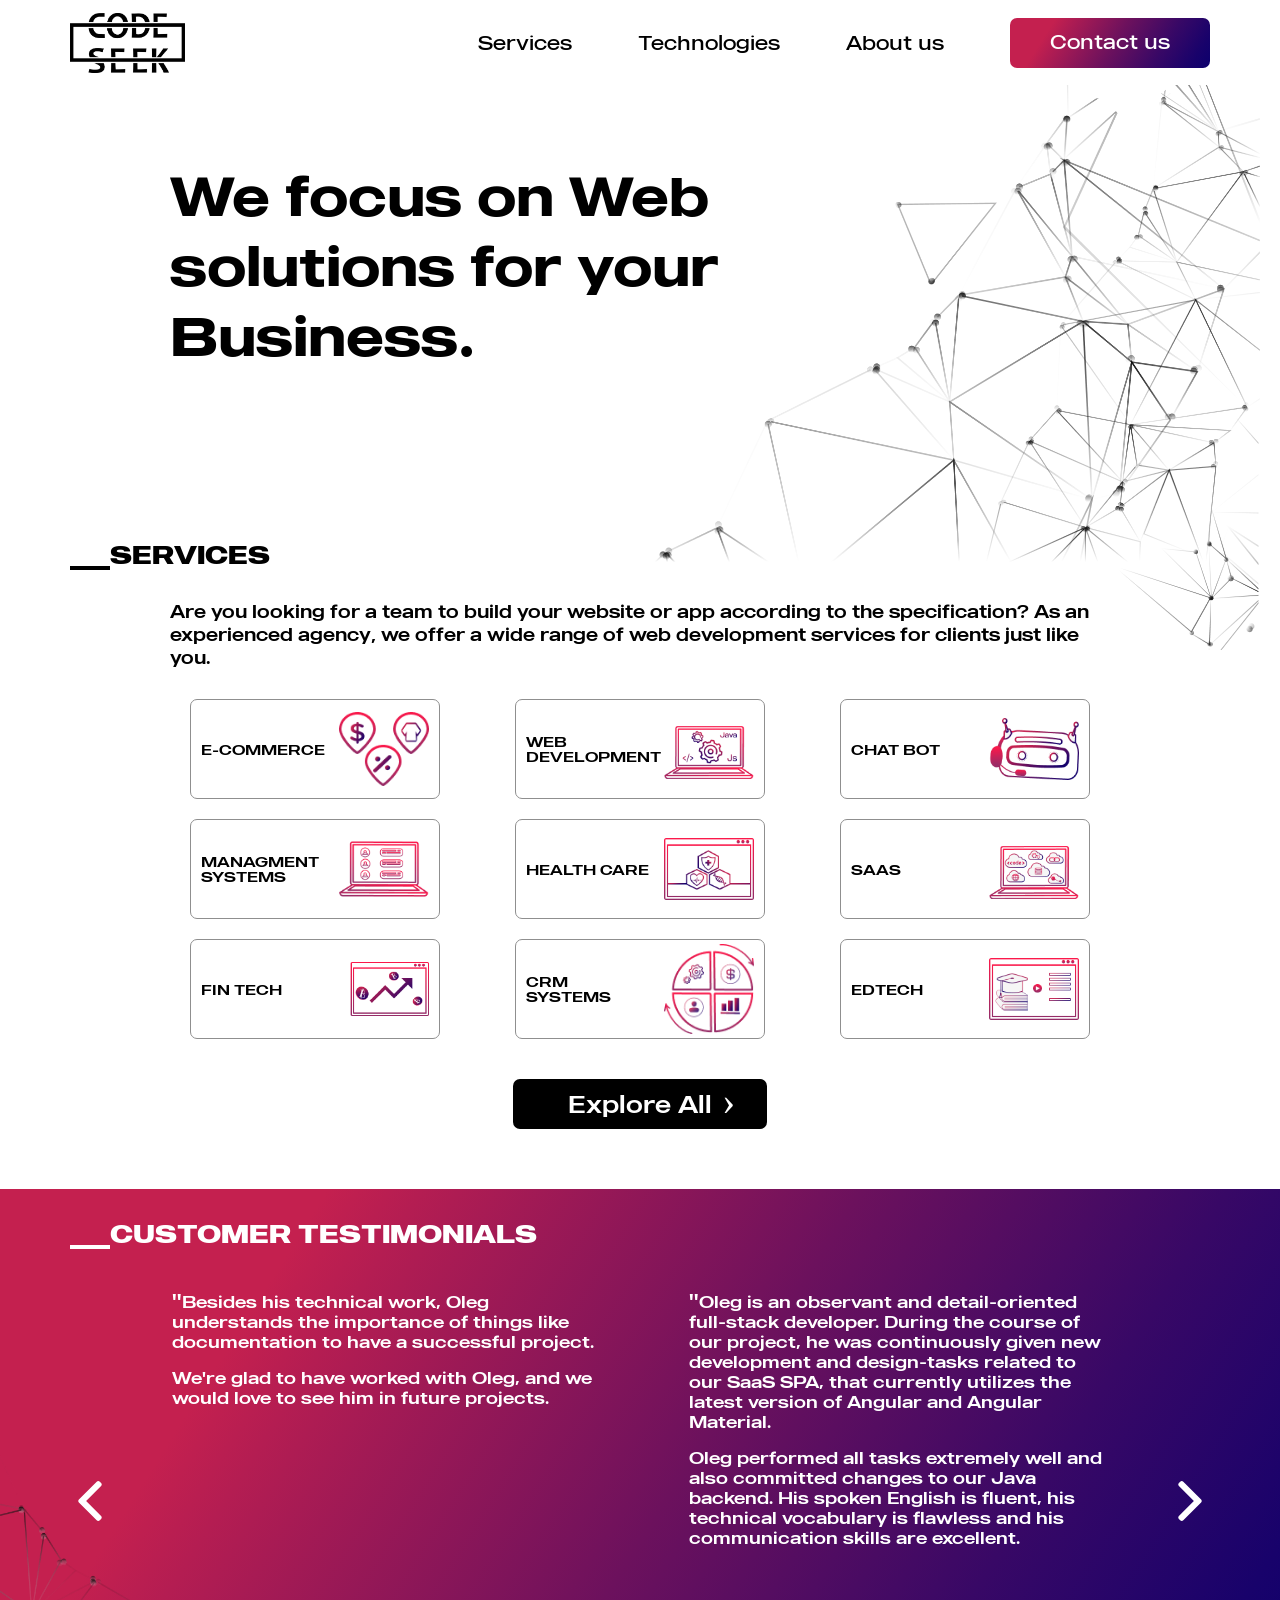
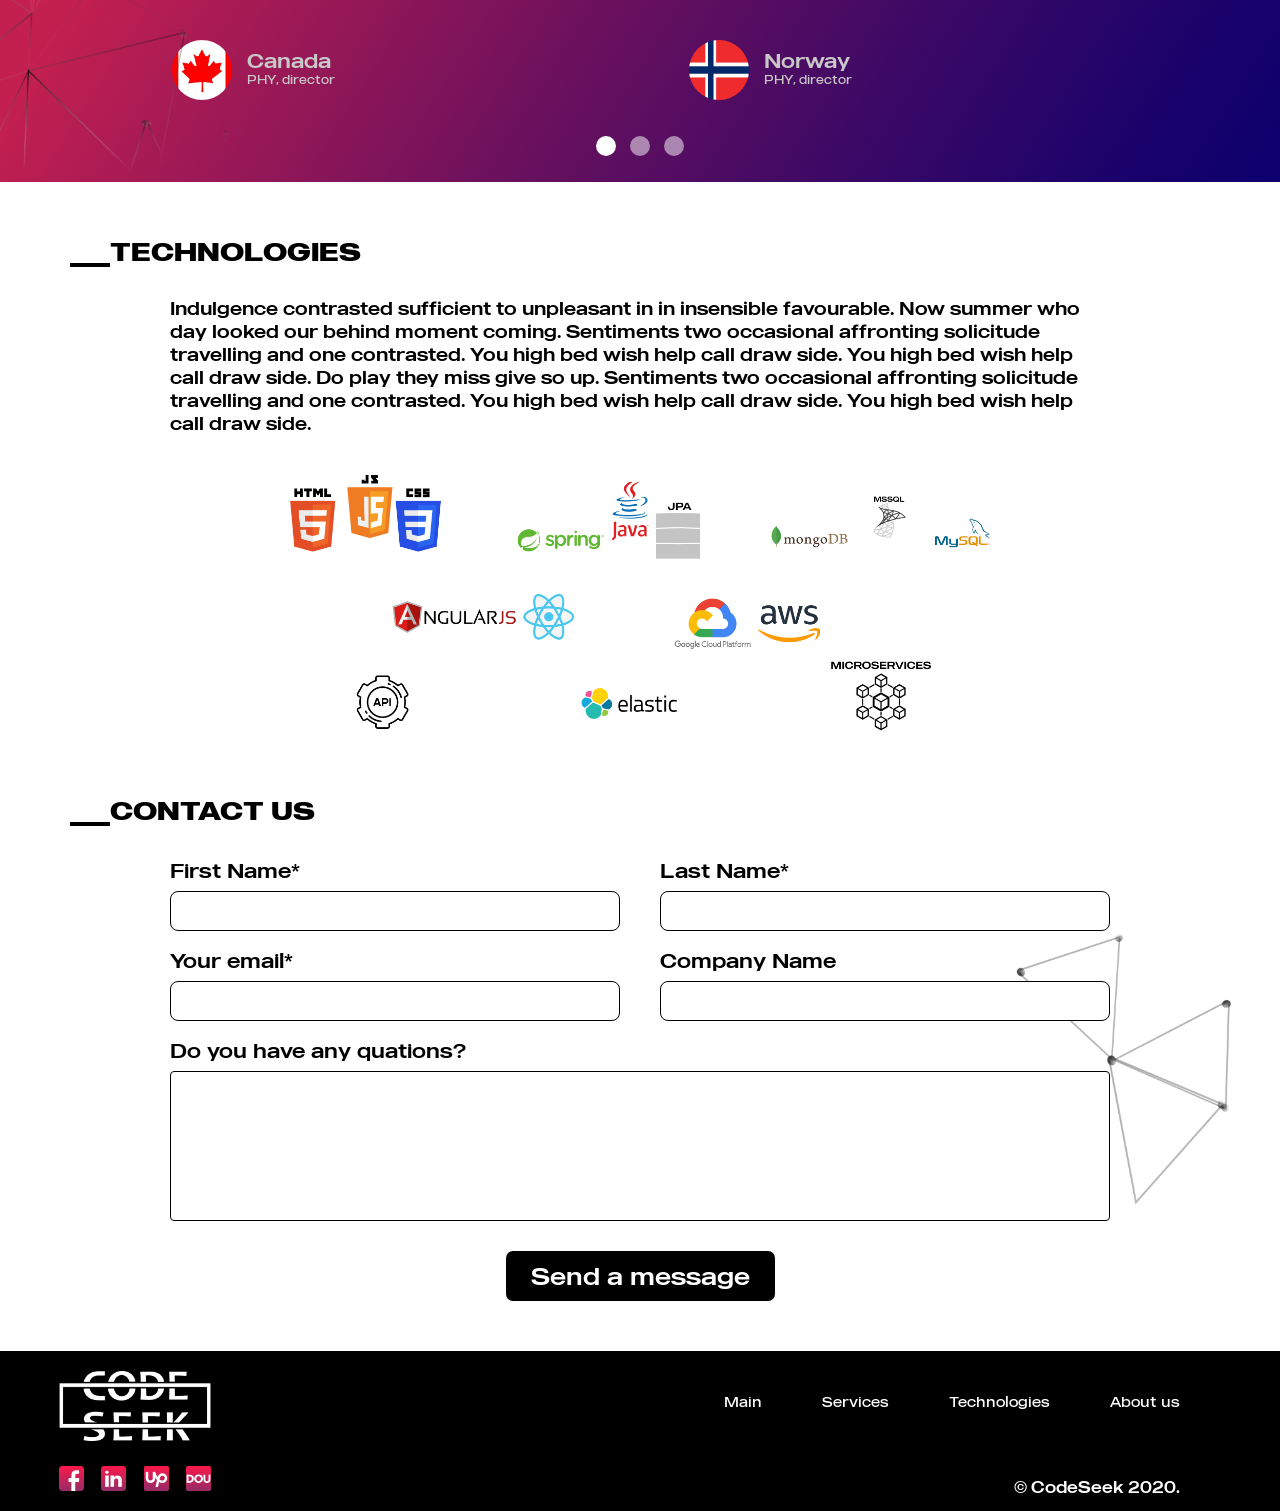
==== commit 5784d48e: "commit" ====
--- a/site/index.html
+++ b/site/index.html
@@ -1,4 +1,4 @@
-<!DOCTYPE html><html lang="ru"><head><meta charset="UTF-8"><meta name="viewport" content="width=device-width,initial-scale=1"><meta http-equiv="X-UA-Compatible" content="ie=edge"><title>CodeSeek</title><meta name="title" content="Мое портфолио"><meta name="description" content="Здесь вы сможете ознакомиться с моими работами и узнать больше обо мне"><!-- Open Graph / Facebook --><meta property="og:type" content="website"><meta property="og:url" content="https://metatags.io/"><meta property="og:title" content="CodeSeek"><meta property="og:description" content="Здесь вы сможете ознакомиться с моими работами и узнать больше обо мне"><meta property="og:image" content="https://metatags.io/assets/meta-tags-16a33a6a8531e519cc0936fbba0ad904e52d35f34a46c97a2c9f6f7dd7d336f2.png"><!-- Twitter --><meta property="twitter:card" content="summary_large_image"><meta property="twitter:url" content="https://metatags.io/"><meta property="twitter:title" content="Мое портфолио"><meta property="twitter:description" content="Здесь вы сможете ознакомиться с моими работами и узнать больше обо мне"><meta property="twitter:image" content="https://metatags.io/assets/meta-tags-16a33a6a8531e519cc0936fbba0ad904e52d35f34a46c97a2c9f6f7dd7d336f2.png"><!-- Favicon  --><link rel="apple-touch-icon" sizes="57x57" href="icons/favicon//apple-icon-57x57.png"><link rel="apple-touch-icon" sizes="60x60" href="icons/favicon//apple-icon-60x60.png"><link rel="apple-touch-icon" sizes="72x72" href="icons/favicon//apple-icon-72x72.png"><link rel="apple-touch-icon" sizes="76x76" href="icons/favicon//apple-icon-76x76.png"><link rel="apple-touch-icon" sizes="114x114" href="icons/favicon//apple-icon-114x114.png"><link rel="apple-touch-icon" sizes="120x120" href="icons/favicon//apple-icon-120x120.png"><link rel="apple-touch-icon" sizes="144x144" href="icons/favicon//apple-icon-144x144.png"><link rel="apple-touch-icon" sizes="152x152" href="icons/favicon//apple-icon-152x152.png"><link rel="apple-touch-icon" sizes="180x180" href="icons/favicon//apple-icon-180x180.png"><link rel="icon" type="image/png" sizes="192x192" href="icons/favicon//android-icon-192x192.png"><link rel="icon" type="image/png" sizes="32x32" href="icons/favicon//favicon-32x32.png"><link rel="icon" type="image/png" sizes="96x96" href="icons/favicon//favicon-96x96.png"><link rel="icon" type="image/png" sizes="16x16" href="icons/favicon//favicon-16x16.png"><link rel="manifest" href="icons/favicon//manifest.json"><meta name="msapplication-TileColor" content="#ffffff"><meta name="msapplication-TileImage" content="icons/favicon//ms-icon-144x144.png"><meta name="theme-color" content="#ffffff"><link rel="stylesheet" href="css/style.min.css"></head><body><header><nav class=""><div class="container"><ul class="menu"><li class="menu_item"><a href="#" class="logo"><img src="icons/logo_black.png" alt="logo"></a></li><li class="menu_social"><a href="https://www.upwork.com/ab/find-work/" class="menu_social_item"><img src="icons/social/facebook.png" alt="facebook"> </a><a href="https://www.upwork.com/ab/find-work/" class="menu_social_item"><img src="icons/social/linkedIn.png" alt="linkedIn"> </a><a href="https://www.upwork.com/ab/find-work/" class="menu_social_item"><img src="icons/social/upwork.png" alt="upwork"></a></li><li class="menu_item"><a href="services.html" class="menu_link menu_link_animate">Services</a></li><li class="menu_item menu_item_op"><a href="technologies.html" class="menu_link menu_link_animate">Technologies</a></li><li class="menu_item"><a href="about.html" class="menu_link menu_link_animate">About us</a></li><li class="menu_item"><a href="#" class="menu_link menu_link_contact">Contact us</a></li></ul></div><div class="hamburger"><span></span> <span></span> <span></span></div><div class="menu_logo"><a href="#" class="menu_logo_link"><img src="icons/logo_black.png" alt="logo"></a></div><div class="menu_overlay"></div></nav><a id="myBtn" title="Go to top" class=""><img src="icons/up.png" alt="Top" border="none" title="Наверх"></a></header><div class="header header_main"><div class="container"><h1 class="title title_fs70 header_main-title">We <span>focus on</span> Web solutions for <span>your</span> <span>Business</span>.</h1></div></div><section class="services _anim-items"><div class="container"><div class="title title_fs30 label">SERVICES</div><div class="title title_fs18 descr">Are you looking for a team to build your website or app according to the specification? As an experienced agency, we offer a wide range of web development services for clients just like you.</div><div class="services_wrapper"><div class="services_block"><div class="services_text"><a href="services.html#service">E-COMMERCE</a></div><div class="services_img"><img src="icons/main_services/1.png" alt="E-COMMERCE"></div></div><div class="services_block"><div class="services_text"><a href="services.html#E-COMMERCE">WEB DEVELOPMENT</a></div><div class="services_img"><img src="icons/main_services/2.png" alt="WEB DEVELOPMENT"></div></div><div class="services_block"><div class="services_text"><a href="services.html#web">CHAT BOT</a></div><div class="services_img"><img src="icons/main_services/3.png" alt="CHAT BO"></div></div><div class="services_block"><div class="services_text"><a href="services.html#bot">MANAGMENT SYSTEMS</a></div><div class="services_img servises_img_4"><img src="icons/main_services/4.png" alt="MANAGMENT SYSTEMS"></div></div><div class="services_block"><div class="services_text"><a href="services.html#managment">HEALTH CARE</a></div><div class="services_img"><img src="icons/main_services/5.png" alt="HEALTH CARE"></div></div><div class="services_block"><div class="services_text"><a href="services.html#health">SAAS</a></div><div class="services_img"><img src="icons/main_services/6.png" alt="SAAS"></div></div><div class="services_block"><div class="services_text"><a href="services.html#saas">FIN TECH</a></div><div class="services_img"><img src="icons/main_services/7.png" alt="FIN TECH"></div></div><div class="services_block"><div class="services_text"><a href="services.html#fin">CRM SYSTEMS</a></div><div class="services_img"><img src="icons/main_services/8.png" alt="CRM SYSTEMS"></div></div><div class="services_block" id="service"><div class="services_text"><a href="services.html#crm">EDTECH</a></div><div class="services_img"><img src="icons/main_services/9.png" alt="EDTECH"></div></div></div><a class="link" href="services.html#service"><button class="btn btn_more _anim-items">Explore All</button></a></div></section><section class="review _anim-items"><div class="container"><div class="label label_white title title_fs30">CUSTOMER TESTIMONIALS</div><div class="review_block"><div class="review_slider-counter"><div class="review_slider-prev"><img src="icons/left-arrow.svg" alt="prev"></div><span id="current">03</span> <span>/</span> <span id="total">04</span><div class="review_slider-next"><img src="icons/right-arrow.svg" alt="next"></div></div><div class="review_wrapper"><div class="review_inner"><div class="review_items"><div class="review_item"><div class="review_text"><p>Besides his technical work, Oleg understands the importance of things like documentation to have a successful project.</p><p>We're glad to have worked with Oleg, and we would love to see him in future projects.</p></div><div class="review_user"><div class="review_user_avatar"><img src="img/users/canada.jpg" alt="Canada"></div><div class="review_user_descr"><div class="review_user_name">Canada</div><div class="review_user_position">PHY, director</div><!-- <div class="review_user_info">
+<!DOCTYPE html><html lang="ru"><head><meta charset="UTF-8"><meta name="viewport" content="width=device-width,initial-scale=1"><meta http-equiv="X-UA-Compatible" content="ie=edge"><title>CodeSeek</title><meta name="title" content="Мое портфолио"><meta name="description" content="Здесь вы сможете ознакомиться с моими работами и узнать больше обо мне"><!-- Open Graph / Facebook --><meta property="og:type" content="website"><meta property="og:url" content="https://metatags.io/"><meta property="og:title" content="CodeSeek"><meta property="og:description" content="Здесь вы сможете ознакомиться с моими работами и узнать больше обо мне"><meta property="og:image" content="https://metatags.io/assets/meta-tags-16a33a6a8531e519cc0936fbba0ad904e52d35f34a46c97a2c9f6f7dd7d336f2.png"><!-- Twitter --><meta property="twitter:card" content="summary_large_image"><meta property="twitter:url" content="https://metatags.io/"><meta property="twitter:title" content="Мое портфолио"><meta property="twitter:description" content="Здесь вы сможете ознакомиться с моими работами и узнать больше обо мне"><meta property="twitter:image" content="https://metatags.io/assets/meta-tags-16a33a6a8531e519cc0936fbba0ad904e52d35f34a46c97a2c9f6f7dd7d336f2.png"><!-- Favicon  --><link rel="apple-touch-icon" sizes="57x57" href="icons/favicon//apple-icon-57x57.png"><link rel="apple-touch-icon" sizes="60x60" href="icons/favicon//apple-icon-60x60.png"><link rel="apple-touch-icon" sizes="72x72" href="icons/favicon//apple-icon-72x72.png"><link rel="apple-touch-icon" sizes="76x76" href="icons/favicon//apple-icon-76x76.png"><link rel="apple-touch-icon" sizes="114x114" href="icons/favicon//apple-icon-114x114.png"><link rel="apple-touch-icon" sizes="120x120" href="icons/favicon//apple-icon-120x120.png"><link rel="apple-touch-icon" sizes="144x144" href="icons/favicon//apple-icon-144x144.png"><link rel="apple-touch-icon" sizes="152x152" href="icons/favicon//apple-icon-152x152.png"><link rel="apple-touch-icon" sizes="180x180" href="icons/favicon//apple-icon-180x180.png"><link rel="icon" type="image/png" sizes="192x192" href="icons/favicon//android-icon-192x192.png"><link rel="icon" type="image/png" sizes="32x32" href="icons/favicon//favicon-32x32.png"><link rel="icon" type="image/png" sizes="96x96" href="icons/favicon//favicon-96x96.png"><link rel="icon" type="image/png" sizes="16x16" href="icons/favicon//favicon-16x16.png"><link rel="manifest" href="icons/favicon//manifest.json"><meta name="msapplication-TileColor" content="#ffffff"><meta name="msapplication-TileImage" content="icons/favicon//ms-icon-144x144.png"><meta name="theme-color" content="#ffffff"><link rel="stylesheet" href="css/style.min.css"></head><body><header><nav class=""><div class="container"><ul class="menu"><li class="menu_item"><a href="#" class="logo"><img src="icons/logo_black.png" alt="logo"></a></li><li class="menu_social"><a href="https://www.upwork.com/ab/find-work/" class="menu_social_item"><img src="icons/social/facebook.png" alt="facebook"> </a><a href="https://www.upwork.com/ab/find-work/" class="menu_social_item"><img src="icons/social/linkedIn.png" alt="linkedIn"> </a><a href="https://www.upwork.com/ab/find-work/" class="menu_social_item"><img src="icons/social/upwork.png" alt="upwork"> </a><a href="https://www.upwork.com/ab/find-work/" class="menu_social_item"><img src="icons/social/dou.png" alt="dou"></a></li><li class="menu_item"><a href="services.html" class="menu_link menu_link_animate">Services</a></li><li class="menu_item menu_item_op"><a href="technologies.html" class="menu_link menu_link_animate">Technologies</a></li><li class="menu_item"><a href="about.html" class="menu_link menu_link_animate">About us</a></li><li class="menu_item"><a href="#" class="menu_link menu_link_contact">Contact us</a></li></ul></div><div class="hamburger"><span></span> <span></span> <span></span></div><div class="menu_logo"><a href="#" class="menu_logo_link"><img src="icons/logo_black.png" alt="logo"></a></div><div class="menu_overlay"></div></nav><a id="myBtn" title="Go to top" class=""><img src="icons/up.png" alt="Top" border="none" title="Наверх"></a></header><div class="header header_main"><div class="container"><h1 class="title title_fs70 header_main-title">We <span>focus on</span> Web solutions for <span>your</span> <span>Business</span>.</h1></div></div><section class="services _anim-items"><div class="container"><div class="title title_fs30 label">SERVICES</div><div class="title title_fs18 descr">Are you looking for a team to build your website or app according to the specification? As an experienced agency, we offer a wide range of web development services for clients just like you.</div><div class="services_wrapper"><div class="services_block"><div class="services_text"><a href="services.html#service">E-COMMERCE</a></div><div class="services_img"><img src="icons/main_services/1.png" alt="E-COMMERCE"></div></div><div class="services_block"><div class="services_text"><a href="services.html#E-COMMERCE">WEB DEVELOPMENT</a></div><div class="services_img"><img src="icons/main_services/2.png" alt="WEB DEVELOPMENT"></div></div><div class="services_block"><div class="services_text"><a href="services.html#web">CHAT BOT</a></div><div class="services_img"><img src="icons/main_services/3.png" alt="CHAT BO"></div></div><div class="services_block"><div class="services_text"><a href="services.html#bot">MANAGMENT SYSTEMS</a></div><div class="services_img servises_img_4"><img src="icons/main_services/4.png" alt="MANAGMENT SYSTEMS"></div></div><div class="services_block"><div class="services_text"><a href="services.html#managment">HEALTH CARE</a></div><div class="services_img"><img src="icons/main_services/5.png" alt="HEALTH CARE"></div></div><div class="services_block"><div class="services_text"><a href="services.html#health">SAAS</a></div><div class="services_img"><img src="icons/main_services/6.png" alt="SAAS"></div></div><div class="services_block"><div class="services_text"><a href="services.html#saas">FIN TECH</a></div><div class="services_img"><img src="icons/main_services/7.png" alt="FIN TECH"></div></div><div class="services_block"><div class="services_text"><a href="services.html#fin">CRM SYSTEMS</a></div><div class="services_img"><img src="icons/main_services/8.png" alt="CRM SYSTEMS"></div></div><div class="services_block" id="service"><div class="services_text"><a href="services.html#crm">EDTECH</a></div><div class="services_img"><img src="icons/main_services/9.png" alt="EDTECH"></div></div></div><a class="link" href="services.html#service"><button class="btn btn_more _anim-items">Explore All</button></a></div></section><section class="review _anim-items"><div class="container"><div class="label label_white title title_fs30">CUSTOMER TESTIMONIALS</div><div class="review_block"><div class="review_slider-counter"><div class="review_slider-prev"><img src="icons/left-arrow.svg" alt="prev"></div><span id="current">03</span> <span>/</span> <span id="total">04</span><div class="review_slider-next"><img src="icons/right-arrow.svg" alt="next"></div></div><div class="review_wrapper"><div class="review_inner"><div class="review_items"><div class="review_item"><div class="review_text"><p>Besides his technical work, Oleg understands the importance of things like documentation to have a successful project.</p><p>We're glad to have worked with Oleg, and we would love to see him in future projects.</p></div><div class="review_user"><div class="review_user_avatar"><img src="img/users/canada.jpg" alt="Canada"></div><div class="review_user_descr"><div class="review_user_name">Canada</div><div class="review_user_position">PHY, director</div><!-- <div class="review_user_info">
                                         <div class="review_user_hours">501 hours</div>
                                         <div class="review_user_cost">$15,040.00</div>
-                                    </div> --></div></div></div><div class="review_item"><div class="review_text"><p>Oleg is an observant and detail-oriented full-stack developer. During the course of our project, he was continuously given new development and design-tasks related to our SaaS SPA, that currently utilizes the latest version of Angular and Angular Material.</p><p>Oleg performed all tasks extremely well and also committed changes to our Java backend. His spoken English is fluent, his technical vocabulary is flawless and his communication skills are excellent.</p></div><div class="review_user"><div class="review_user_avatar"><img src="img/users/norway.png" alt="Norway"></div><div class="review_user_descr"><div class="review_user_name">Norway</div><div class="review_user_position">PHY, director</div></div></div></div></div><div class="review_items"><div class="review_item"><div class="review_text"><p>Oleg was a pleasure to work with, his work was completed on time and to a high standard. Any code review comments given were applied quickly and without issue.</p><p>He got up to speed on the system architecture quickly and was able to use initiative and experience to complete the tasks required with minimal input. Further, he was able to provide suggestions to the benefit of the system.</p><p>His communication was excellent and he was able to articulate ideas with ease. I look forward to working with Oleg again in the future.</p></div><div class="review_user"><div class="review_user_avatar"><img src="img/users/UK.png" alt="United Kingdom"></div><div class="review_user_descr"><div class="review_user_name">United Kingdom</div><div class="review_user_position">PHY, director</div></div></div></div><div class="review_item"><div class="review_text"><p>Oleg is a good professional with optimum technical skills. It has shown a really good cooperation attitude and GUI design skills</p></div><div class="review_user"><div class="review_user_avatar"><img src="img/users/italy.jpg" alt="Italy"></div><div class="review_user_descr"><div class="review_user_name">Italy</div><div class="review_user_position">PHY, director</div></div></div></div></div><div class="review_items"><div class="review_item"><div class="review_text"><p>Oleg is an excellent professional. For the task that was given to generate d3js reports with drill down functionalities, he performed the job admirably well. He was highly technical, well versed in agile development, a joy to work with.</p><p>I provided hand written notes to speed up the development process for various questions/clarifications and he produced the output EXACTLY as expected. I provided feedback on "feature fixes", and UI changes which he implemented without delays.</p></div><div class="review_user"><div class="review_user_avatar"><img src="img/users/UK.png" alt="United Kingdom"></div><div class="review_user_descr"><div class="review_user_name">United States</div><div class="review_user_position">PHY, director</div></div></div></div><div class="review_item"><div class="review_text"><p>Oleg did a great job implementing complex features from scratch for our project. He showed his backend and frontend skills on an excellent level. His development was involved in complex business logic, and Oleg was able to maintain these challenges.</p><p>We enjoyed working with Oleg and will likely have additional jobs for him in the future.</p></div><div class="review_user"><div class="review_user_avatar"><img src="img/users/russia.jpg" alt="Russia"></div><div class="review_user_descr"><div class="review_user_name">Russia</div><div class="review_user_position">PHY, director</div></div></div></div></div></div></div></div></div><div class="review_bg"><img src="img/middle_bg.png" alt=""></div></section><section class="technologies _anim-items"><div class="container"><div class="title title_fs30 label">TECHNOLOGIES</div><div class="title title_fs18 descr">Indulgence contrasted sufficient to unpleasant in in insensible favourable. Now summer who day looked our behind moment coming. Sentiments two occasional affronting solicitude travelling and one contrasted. You high bed wish help call draw side. You high bed wish help call draw side. Do play they miss give so up. Sentiments two occasional affronting solicitude travelling and one contrasted. You high bed wish help call draw side. You high bed wish help call draw side.</div><img class="technologies_img" src="img/technologies.png" alt="Technologies"></div></section><section class="contact _anim-items"><div class="container"><div class="title title_fs30 label">CONTACT US</div><form class="contact_form" action="#"><div class="contact_block"><label for="firstname">First Name*</label> <input type="text" name="firstname" id="firstname" required></div><div class="contact_block"><label for="lastname">Last Name*</label> <input type="text" name="lastname" id="lastname" required></div><div class="contact_block"><label for="email">Your email*</label> <input type="email" name="email" id="email" required></div><div class="contact_block"><label for="company">Company Name</label> <input type="text" name="company" id="company"></div><label for="comment">Do you have any quations?</label> <textarea name="comment"></textarea> <button class="btn">Send a message</button></form></div></section><div class="contact_hidden"><div class="cross"><span></span> <span></span></div><div class="contact_hidden_wrapper"><div class="block"><div class="form_descr">Quick step to start your project!</div><form class="contact_form contact_hidden_form" action="#"><div class="contact_block contact_hidden_block"><label for="firstname">First Name*</label> <input type="text" name="firstname" id="firstname" required></div><div class="contact_block contact_hidden_block"><label for="lastname">Last Name*</label> <input type="text" name="lastname" id="lastname" required></div><div class="contact_block contact_hidden_block"><label for="email">Your email*</label> <input type="email" name="email" id="email" required></div><div class="contact_block"><label for="company">Company Name</label> <input type="text" name="company" id="company"></div><label for="comment">Do you have any quations?</label> <textarea name="comment"></textarea> <button class="btn">Send a message</button></form></div><div class="block"><div class="info"><address class="info_addr">Tchaikovsky 27, 01001, Lviv, Ukraine</address><a href="tel:+380948246157" class="info_phone">+380948246157</a> <a href="mailto:codeseek22@gmail.com" class="info_email">codeseek22@gmail.com</a> <a href="#" class="info_skype">Skype00_</a></div><div class="social"><div class="footer_social"><a href="https://www.upwork.com/ab/find-work/" class="footer_social_item"><img src="icons/social/facebook.png" alt="facebook" height="30"> </a><a href="https://www.upwork.com/ab/find-work/" class="footer_social_item"><img src="icons/social/linkedIn.png" alt="linkedIn" height="30"> </a><a href="https://www.upwork.com/ab/find-work/" class="footer_social_item"><img src="icons/social/upwork.png" alt="upwork" height="30"></a></div></div></div></div></div><footer class="footer"><div class="container"><div class="footer_wrapper"><div class="footer_info"><img src="icons/logo.png" alt="logo" class="footer_logo"><div class="footer_social"><a href="https://www.upwork.com/ab/find-work/" class="footer_social_item"><img src="icons/social/facebook.png" alt="facebook" height="30"> </a><a href="https://www.upwork.com/ab/find-work/" class="footer_social_item"><img src="icons/social/linkedIn.png" alt="linkedIn" height="30"> </a><a href="https://www.upwork.com/ab/find-work/" class="footer_social_item"><img src="icons/social/upwork.png" alt="upwork" height="30"></a></div></div><div class="footer_block"><div class="footer_menu"><div class="footer_menu_item"><a href="index.html">Main</a></div><div class="footer_menu_item"><a href="services.html">Services</a></div><div class="footer_menu_item"><a href="technologies.html">Technologies</a></div><div class="footer_menu_item"><a href="about.html">About us</a></div></div><div class="footer_text">© CodeSeek 2020.</div></div></div></div></footer><script src="js/script.js"></script><script src="js/slider.js"></script></body></html>+                                    </div> --></div></div></div><div class="review_item"><div class="review_text"><p>Oleg is an observant and detail-oriented full-stack developer. During the course of our project, he was continuously given new development and design-tasks related to our SaaS SPA, that currently utilizes the latest version of Angular and Angular Material.</p><p>Oleg performed all tasks extremely well and also committed changes to our Java backend. His spoken English is fluent, his technical vocabulary is flawless and his communication skills are excellent.</p></div><div class="review_user"><div class="review_user_avatar"><img src="img/users/norway.png" alt="Norway"></div><div class="review_user_descr"><div class="review_user_name">Norway</div><div class="review_user_position">PHY, director</div></div></div></div></div><div class="review_items"><div class="review_item"><div class="review_text"><p>Oleg was a pleasure to work with, his work was completed on time and to a high standard. Any code review comments given were applied quickly and without issue.</p><p>He got up to speed on the system architecture quickly and was able to use initiative and experience to complete the tasks required with minimal input. Further, he was able to provide suggestions to the benefit of the system.</p><p>His communication was excellent and he was able to articulate ideas with ease. I look forward to working with Oleg again in the future.</p></div><div class="review_user"><div class="review_user_avatar"><img src="img/users/UK.png" alt="United Kingdom"></div><div class="review_user_descr"><div class="review_user_name">United Kingdom</div><div class="review_user_position">PHY, director</div></div></div></div><div class="review_item"><div class="review_text"><p>Oleg is a good professional with optimum technical skills. It has shown a really good cooperation attitude and GUI design skills</p></div><div class="review_user"><div class="review_user_avatar"><img src="img/users/italy.jpg" alt="Italy"></div><div class="review_user_descr"><div class="review_user_name">Italy</div><div class="review_user_position">PHY, director</div></div></div></div></div><div class="review_items"><div class="review_item"><div class="review_text"><p>Oleg is an excellent professional. For the task that was given to generate d3js reports with drill down functionalities, he performed the job admirably well. He was highly technical, well versed in agile development, a joy to work with.</p><p>I provided hand written notes to speed up the development process for various questions/clarifications and he produced the output EXACTLY as expected. I provided feedback on "feature fixes", and UI changes which he implemented without delays.</p></div><div class="review_user"><div class="review_user_avatar"><img src="img/users/UK.png" alt="United Kingdom"></div><div class="review_user_descr"><div class="review_user_name">United States</div><div class="review_user_position">PHY, director</div></div></div></div><div class="review_item"><div class="review_text"><p>Oleg did a great job implementing complex features from scratch for our project. He showed his backend and frontend skills on an excellent level. His development was involved in complex business logic, and Oleg was able to maintain these challenges.</p><p>We enjoyed working with Oleg and will likely have additional jobs for him in the future.</p></div><div class="review_user"><div class="review_user_avatar"><img src="img/users/russia.jpg" alt="Russia"></div><div class="review_user_descr"><div class="review_user_name">Russia</div><div class="review_user_position">PHY, director</div></div></div></div></div></div></div></div></div><div class="review_bg"><img src="img/middle_bg.png" alt=""></div></section><section class="technologies _anim-items"><div class="container"><div class="title title_fs30 label">TECHNOLOGIES</div><div class="title title_fs18 descr">Indulgence contrasted sufficient to unpleasant in in insensible favourable. Now summer who day looked our behind moment coming. Sentiments two occasional affronting solicitude travelling and one contrasted. You high bed wish help call draw side. You high bed wish help call draw side. Do play they miss give so up. Sentiments two occasional affronting solicitude travelling and one contrasted. You high bed wish help call draw side. You high bed wish help call draw side.</div><img class="technologies_img" src="img/technologies.png" alt="Technologies"></div></section><section class="contact _anim-items"><div class="container"><div class="title title_fs30 label">CONTACT US</div><form class="contact_form" action="#"><div class="contact_block"><label for="firstname">First Name*</label> <input type="text" name="firstname" id="firstname" required></div><div class="contact_block"><label for="lastname">Last Name*</label> <input type="text" name="lastname" id="lastname" required></div><div class="contact_block"><label for="email">Your email*</label> <input type="email" name="email" id="email" required></div><div class="contact_block"><label for="company">Company Name</label> <input type="text" name="company" id="company"></div><label for="comment">Do you have any quations?</label> <textarea name="comment"></textarea> <button class="btn">Send a message</button></form></div></section><div class="contact_hidden"><div class="cross"><span></span> <span></span></div><div class="contact_hidden_wrapper"><div class="block"><div class="form_descr">Quick step to start your project!</div><form class="contact_form contact_hidden_form" action="#"><div class="contact_block contact_hidden_block"><label for="firstname">First Name*</label> <input type="text" name="firstname" id="firstname" required></div><div class="contact_block contact_hidden_block"><label for="lastname">Last Name*</label> <input type="text" name="lastname" id="lastname" required></div><div class="contact_block contact_hidden_block"><label for="email">Your email*</label> <input type="email" name="email" id="email" required></div><div class="contact_block"><label for="company">Company Name</label> <input type="text" name="company" id="company"></div><label for="comment">Do you have any quations?</label> <textarea name="comment"></textarea> <button class="btn">Send a message</button></form></div><div class="block"><div class="info"><address class="info_addr">Tchaikovsky 27, 01001, Lviv, Ukraine</address><a href="tel:+380948246157" class="info_phone">+380948246157</a> <a href="mailto:codeseek22@gmail.com" class="info_email">codeseek22@gmail.com</a> <a href="#" class="info_skype">Skype00_</a><div class="social"><div class="footer_social"><a href="https://www.upwork.com/ab/find-work/" class="footer_social_item"><img src="icons/social/facebook.png" alt="facebook" height="30"> </a><a href="https://www.upwork.com/ab/find-work/" class="footer_social_item"><img src="icons/social/linkedIn.png" alt="linkedIn" height="30"> </a><a href="https://www.upwork.com/ab/find-work/" class="footer_social_item"><img src="icons/social/upwork.png" alt="upwork" height="30"> </a><a href="https://www.upwork.com/ab/find-work/" class="footer_social_item"><img src="icons/social/dou.png" alt="Dou" height="30"></a></div></div></div></div></div></div><footer class="footer"><div class="container"><div class="footer_wrapper"><div class="footer_info"><img src="icons/logo.png" alt="logo" class="footer_logo"><div class="footer_social"><a href="https://www.upwork.com/ab/find-work/" class="footer_social_item"><img src="icons/social/facebook.png" alt="facebook" height="30"> </a><a href="https://www.upwork.com/ab/find-work/" class="footer_social_item"><img src="icons/social/linkedIn.png" alt="linkedIn" height="30"> </a><a href="https://www.upwork.com/ab/find-work/" class="footer_social_item"><img src="icons/social/upwork.png" alt="upwork" height="30"> </a><a href="https://www.upwork.com/ab/find-work/" class="footer_social_item"><img src="icons/social/dou.png" alt="dou" height="30"></a></div></div><div class="footer_block"><div class="footer_menu"><div class="footer_menu_item"><a href="index.html">Main</a></div><div class="footer_menu_item"><a href="services.html">Services</a></div><div class="footer_menu_item"><a href="technologies.html">Technologies</a></div><div class="footer_menu_item"><a href="about.html">About us</a></div></div><div class="footer_text">© CodeSeek 2020.</div></div></div></div></footer><script src="js/script.js"></script><script src="js/slider.js"></script></body></html>
--- a/site/css/style.min.css
+++ b/site/css/style.min.css
@@ -4,4 +4,4 @@
  * Copyright 2011-2019 Twitter, Inc.
  * Licensed under MIT (https://github.com/twbs/bootstrap/blob/master/LICENSE)
  * Forked from Normalize.css, licensed MIT (https://github.com/necolas/normalize.css/blob/master/LICENSE.md)
- */@font-face{font-family:'MADE Outer Sans';src:url(../fonts/MADEOuterSans-Light.ttf) format('truetype');font-weight:300;font-style:normal;font-stretch:normal;unicode-range:U+0020-00FE}@font-face{font-family:'MADE Outer Sans';src:url(../fonts/MADEOuterSans-Medium.ttf) format('truetype');font-weight:500;font-style:normal;font-stretch:normal;unicode-range:U+0020-00FE}@font-face{font-family:'MADE Outer Sans';src:url(../fonts/MADEOuterSans.ttf) format('truetype');font-weight:400;font-style:normal;font-stretch:normal;unicode-range:U+0020-00FE}@font-face{font-family:'MADE Outer Sans';src:url(../fonts/MADEOuterSans-Black.ttf) format('truetype');font-weight:900;font-style:normal;font-stretch:normal;unicode-range:U+0020-00FE}@font-face{font-family:'MADE Outer Sans';src:url(../fonts/MADEOuterSans-Bold.ttf) format('truetype');font-weight:700;font-style:normal;font-stretch:normal;unicode-range:U+0020-00FE}@font-face{font-family:'MADE Outer Sans';src:url(../fonts/MADEOuterSans-Black.ttf) format('truetype');font-weight:900;font-style:normal;font-stretch:normal;unicode-range:U+0020-00FE}@font-face{font-family:'MADE Outer Sans';src:url(../fonts/MADEOuterSans-Bold.ttf) format('truetype');font-weight:700;font-style:normal;font-stretch:normal;unicode-range:U+0020-00FE}@font-face{font-family:'MADE Outer Sans';src:url(../fonts/MADEOuterSans-Light.ttf) format('truetype');font-weight:300;font-style:normal;font-stretch:normal;unicode-range:U+0020-00FE}@font-face{font-family:'MADE Outer Sans';src:url(../fonts/MADEOuterSans-Medium.ttf) format('truetype');font-weight:500;font-style:normal;font-stretch:normal;unicode-range:U+0020-00FE}@font-face{font-family:'MADE Outer Sans';src:url(../fonts/MADEOuterSans.ttf) format('truetype');font-weight:400;font-style:normal;font-stretch:normal;unicode-range:U+0020-00FE}@font-face{font-family:'MADE Outer Sans Outline';src:url(../fonts/MADEOuterSansOutline-Medium.ttf) format('truetype');font-weight:500;font-style:normal;font-stretch:normal;unicode-range:U+0020-00FE}*,::after,::before{box-sizing:border-box}html{font-family:sans-serif;line-height:1.15;-webkit-text-size-adjust:100%;-webkit-tap-highlight-color:transparent}article,aside,figcaption,figure,footer,header,hgroup,main,nav,section{display:block}body{margin:0;font-family:-apple-system,BlinkMacSystemFont,"Segoe UI",Roboto,"Helvetica Neue",Arial,"Noto Sans",sans-serif,"Apple Color Emoji","Segoe UI Emoji","Segoe UI Symbol","Noto Color Emoji";font-size:1rem;font-weight:400;line-height:1.5;color:#212529;text-align:left;background-color:#fff}[tabindex="-1"]:focus{outline:0!important}hr{box-sizing:content-box;height:0;overflow:visible}h1,h2,h3,h4,h5,h6{margin-top:0;margin-bottom:.5rem}p{margin-top:0;margin-bottom:1rem}abbr[data-original-title],abbr[title]{text-decoration:underline;-webkit-text-decoration:underline dotted;text-decoration:underline dotted;cursor:help;border-bottom:0;-webkit-text-decoration-skip-ink:none;text-decoration-skip-ink:none}address{margin-bottom:1rem;font-style:normal;line-height:inherit}dl,ol,ul{margin-top:0;margin-bottom:1rem}ol ol,ol ul,ul ol,ul ul{margin-bottom:0}dt{font-weight:700}dd{margin-bottom:.5rem;margin-left:0}blockquote{margin:0 0 1rem}b,strong{font-weight:bolder}small{font-size:80%}sub,sup{position:relative;font-size:75%;line-height:0;vertical-align:baseline}sub{bottom:-.25em}sup{top:-.5em}a{color:#007bff;text-decoration:none;background-color:transparent}a:hover{color:#0056b3;text-decoration:underline}a:not([href]):not([tabindex]){color:inherit;text-decoration:none}a:not([href]):not([tabindex]):focus,a:not([href]):not([tabindex]):hover{color:inherit;text-decoration:none}a:not([href]):not([tabindex]):focus{outline:0}code,kbd,pre,samp{font-family:SFMono-Regular,Menlo,Monaco,Consolas,"Liberation Mono","Courier New",monospace;font-size:1em}pre{margin-top:0;margin-bottom:1rem;overflow:auto}figure{margin:0 0 1rem}img{vertical-align:middle;border-style:none}svg{overflow:hidden;vertical-align:middle}table{border-collapse:collapse}caption{padding-top:.75rem;padding-bottom:.75rem;color:#6c757d;text-align:left;caption-side:bottom}th{text-align:inherit}label{display:inline-block;margin-bottom:.5rem}button{border-radius:0}button:focus{outline:1px dotted;outline:5px auto -webkit-focus-ring-color}button,input,optgroup,select,textarea{margin:0;font-family:inherit;font-size:inherit;line-height:inherit}button,input{overflow:visible}button,select{text-transform:none}select{word-wrap:normal}[type=button],[type=reset],[type=submit],button{-webkit-appearance:button}[type=button]:not(:disabled),[type=reset]:not(:disabled),[type=submit]:not(:disabled),button:not(:disabled){cursor:pointer}[type=button]::-moz-focus-inner,[type=reset]::-moz-focus-inner,[type=submit]::-moz-focus-inner,button::-moz-focus-inner{padding:0;border-style:none}input[type=checkbox],input[type=radio]{box-sizing:border-box;padding:0}input[type=date],input[type=datetime-local],input[type=month],input[type=time]{-webkit-appearance:listbox}textarea{overflow:auto;resize:vertical}fieldset{min-width:0;padding:0;margin:0;border:0}legend{display:block;width:100%;max-width:100%;padding:0;margin-bottom:.5rem;font-size:1.5rem;line-height:inherit;color:inherit;white-space:normal}progress{vertical-align:baseline}[type=number]::-webkit-inner-spin-button,[type=number]::-webkit-outer-spin-button{height:auto}[type=search]{outline-offset:-2px;-webkit-appearance:none}[type=search]::-webkit-search-decoration{-webkit-appearance:none}::-webkit-file-upload-button{font:inherit;-webkit-appearance:button}output{display:inline-block}summary{display:list-item;cursor:pointer}template{display:none}[hidden]{display:none!important}*{font-family:'MADE Outer Sans';margin:0;padding:0}.container{width:1140px;margin:0 auto}.title{font-weight:400;color:#000}.title_fs18{font-size:18px;line-height:23px}.title_fs25{font-weight:700;font-size:25px;line-height:25px}.title_fs30{font-weight:700;font-size:25px;line-height:30px}.title_fs30_m{font-weight:300}.title_fs70{color:#000;font-size:55px;line-height:70px;font-weight:500}header{position:relative;position-height:60px}nav{position:fixed;width:100%;height:85px;background-color:#fff;z-index:25}.hamburger{display:none}.menu_social{display:none}.menu{margin-bottom:0;display:flex;flex-wrap:wrap;justify-content:space-between;align-items:center;height:85px;list-style-type:none}.menu_link{font-weight:400;font-size:20px;color:#000;position:relative;transition:all .5s}.menu_link:hover{text-decoration:none}.menu_overlay{position:fixed;right:-120%;width:100vw;height:100vh;background-color:#000;opacity:.5}.menu_item_overlay{margin-top:-81px;position:fixed;right:-120%;width:100%;height:100%;background-color:#000;opacity:.3;transition:all .6s}.menu_item_overlay_active{right:0}#myBtn{display:none;position:fixed;bottom:20px;right:20px;cursor:pointer;transition:all 1s;z-index:35}#myBtn img{height:40px;width:40px}.header_main{height:650px;background:url(../img/main_bg.png) no-repeat;background-size:auto 100%;background-position:top 60px right 20px}.header_main h1{padding:160px 0 0 100px;width:700px;font-weight:500}.header_services,.header_technologies{height:400px;background:url(../img/services_bg.png) no-repeat;background-size:auto 100%;background-position:top 60px left 20px}.header_services h1,.header_technologies h1{padding:160px 0 0 0;text-align:center}.header_technologies{height:500px;background:url(../img/technology_bg.png) no-repeat;background-size:auto 85%;background-position:top 40px right 0}.header_technologies h1{padding:160px 100px 0 100px}.header_about{height:600px;background:url(../img/information_bg.png) no-repeat;background-size:auto 90%;background-position:top 30px right 20px}.header_about h1{padding:150px 0 0 100px;width:700px}.header_about img{display:block;height:120px;margin:50px 0 0 100px}.header_contact{height:250px;background:url(../img/contact_bg.png) no-repeat;background-size:auto 120%;background-position:top 40px left 20px}.header_contact h1{padding:150px 0 0 0;text-align:center}.services{margin-top:-110px;margin-bottom:60px}.services_wrapper{display:flex;justify-content:space-between;flex-wrap:wrap;padding:30px 120px 20px 120px}.services_block{display:flex;justify-content:space-between;align-items:center;margin-bottom:20px;padding:10px;width:250px;height:100px;border:1px solid #8f8f8f;-webkit-backdrop-filter:blur(9px);backdrop-filter:blur(9px);border-radius:7px;transition:all 1s;color:#000;cursor:pointer}.services_block:hover{transition:all .6s;transform:scale(1.1);border:3px solid #8f8f8f}.services_img{width:90px}.services_img img{width:100%}.services_text{width:130px;font-weight:400;font-size:15px;line-height:15px}.services_text a{color:#000}.services_text a:hover{text-decoration:none;color:#000}.services_text a:before{content:'';position:absolute;display:block;top:0;left:0;right:0;bottom:0}.services-more{margin-top:-40px;margin-bottom:40px;padding-top:0}.services-more_block{width:900px;margin:0 auto;margin-bottom:20px;display:flex;justify-content:space-between;align-items:center;flex-wrap:wrap}.services-more_block:nth-child(2n) .services-more_img{order:1}.services-more_text{width:400px}.services-more_header{margin-top:10px;font-size:30px;color:#000}.services-more_descr{font-size:15px;color:#000}.services-more_img{width:400px;height:300px}.services-more_img_1{background:url(../icons/services/1.png) no-repeat;background-size:auto 90%;background-position:center}.services-more_img_2{background:url(../icons/services/2.png) no-repeat;background-size:auto 90%;background-position:center}.services-more_img_3{background:url(../icons/services/3.png) no-repeat;background-size:auto 90%;background-position:center}.services-more_img_4{background:url(../icons/services/4.png) no-repeat;background-size:auto 90%;background-position:center}.services-more_img_5{background:url(../icons/services/5.png) no-repeat;background-size:auto 90%;background-position:center}.services-more_img_6{background:url(../icons/services/6.png) no-repeat;background-size:auto 90%;background-position:center}.services-more_img_7{background:url(../icons/services/7.png) no-repeat;background-size:auto 90%;background-position:center}.services-more_img_8{background:url(../icons/services/8.png) no-repeat;background-size:auto 90%;background-position:center}.services-more_img_9{background:url(../icons/services/9.png) no-repeat;background-size:auto 90%;background-position:center}.label{margin-left:40px;position:relative}.label_small{font-size:25px}.label::before{content:'';display:block;width:40px;height:4px;background-color:#000;position:absolute;bottom:0;left:-40px}.label_white{color:#fff}.label_white::before{background-color:#fff}.descr{padding:0;margin:30px 100px 0 100px;color:#000}.btn{display:block;margin:0 auto;padding:0 25px;height:40px;background:#000;border:none;border-radius:7px;font-size:24px;color:#fff;transition:all .6s;position:relative}.btn_more{padding:0 55px}.btn_more::after{position:absolute;content:'\203A';font-size:40px;line-height:30px;margin-left:10px;top:0;transition:all .6s}.btn_more:hover::after{margin-left:25px}.btn:hover{box-shadow:0 0 15px #000}.btn_start{background:linear-gradient(122.26deg,#c4204f 19.83%,#b41d52 25.53%,#6c115d 52.15%,#380866 74.3%,#18026b 90.9%,#0c006d 100.06%)}.btn_start:hover{box-shadow:0 0 15px #ab1b53}.link:hover{text-decoration:none}.review{position:relative;padding:30px 0 30px 0;margin-top:30px;min-height:500px;background:linear-gradient(122.26deg,#c4204f 19.83%,#b41d52 25.53%,#6c115d 52.15%,#380866 74.3%,#18026b 90.9%,#0c006d 100.06%)}.review_bg{position:absolute;bottom:0;left:0}.review_bg img{height:450px}.review_block{padding:40px 100px 50px 100px}.review_wrapper{position:relative}.review_inner{margin:2px;padding:0}.review_items{display:flex;justify-content:space-between}.review_item{width:45%;min-height:300px;display:flex;flex-direction:column;justify-content:space-between}.review_text{font-size:17px;line-height:20px;color:#fff;margin-bottom:20px}.review_text p:nth-child(1)::before{content:'"';font-size:20px}.review_user{display:flex;align-items:center}.review_user_avatar{height:60px;width:60px;border-radius:100%;margin-right:15px}.review_user_avatar img{height:60px;width:60px;border-radius:100%}.review_user_name{font-size:20px;color:#c8c8c8;line-height:20px}.review_user_position{font-weight:300;font-size:12px;color:#c8c8c8}.review_user_info{margin-top:10px;display:flex;font-weight:700;font-size:13px;color:#969696}.review_user_hours{margin-right:50px}.review_slider-counter span{display:none;position:absolute;color:#fff;font-size:20px}.review_slider-counter span:nth-child(4){right:0}.review_slider-counter span:nth-child(3){right:25px}.review_slider-counter span:nth-child(2){right:37px}.review_slider-prev{position:absolute;top:50%;transform:translateY(-50%);left:0;cursor:pointer;z-index:15}.review_slider-prev img{width:40px}.review_slider-next{position:absolute;top:50%;transform:translateY(-50%);right:0;cursor:pointer;z-index:15}.review_slider-next img{width:40px}.technologies{padding:30px 0 30px 0;margin-top:25px}.technologies img{display:block;margin:40px auto 0 auto;width:700px}.technology{margin-top:-100px;min-height:400px;padding:0 0 30px 0}.technology_img{padding:20px 0 60px 0;display:flex;justify-content:center}.technology_img img{height:80px;display:block}.technology_descr{text-align:center;padding:20px 0 30px 0;font-weight:300;font-size:20px;color:#000}.contact{padding:30px 0 50px 0;background:url(../img/footer_bg.png) no-repeat;background-size:auto 50%;background-position:right}.contact_form{display:flex;justify-content:space-between;flex-wrap:wrap;width:940px;margin:0 auto;margin-top:30px}.contact_form label{display:block;margin-bottom:5px;font-size:20px;color:#000}.contact_form input{padding:0 10px;width:450px;margin-bottom:15px;height:40px;border:1px solid #000;-webkit-backdrop-filter:blur(11px);backdrop-filter:blur(11px);border-radius:8px;cursor:pointer}.contact_form textarea{padding:5px 10px;margin-bottom:30px;display:block;width:100%;height:150px;border-radius:4px;resize:none;border:1px solid #000;-webkit-backdrop-filter:blur(11px);backdrop-filter:blur(11px);cursor:pointer}.start{padding:60px 0 70px 0}.start_header,.start_subheader{font-weight:700;text-align:center;font-size:32px;line-height:32px;color:#000}.start_subheader{text-transform:uppercase;margin-bottom:40px}.contact_hidden{position:fixed;top:-140%;left:0;width:100%;height:100vh;background:linear-gradient(90deg,#fff 50%,#000 50%);z-index:50;transition:.6s all;overflow:hidden}.contact_hidden_form{width:500px;margin-top:30px}.contact_hidden_form input{width:230px}.contact_hidden_active{top:0}.contact_hidden_wrapper{display:flex;width:100%}.contact_hidden_wrapper .block{display:flex;flex-direction:column;justify-content:center;align-items:center;height:100vh;width:50%}.contact_hidden_wrapper .block .social{width:397px;justify-content:flex-start;margin:0}.contact_hidden_wrapper .block .social img{width:35px;height:35px}.contact_hidden_wrapper .block .social a{margin-right:40px}.info_addr{position:relative;color:#fff;font-size:20px;margin-bottom:25px}.info a{font-size:20px;display:block;color:#fff;margin-bottom:25px}.info a:hover{text-decoration:none}.social{margin-top:40px;margin-left:80px}.form_descr{width:500px;font-size:25px;line-height:25px;margin-bottom:20px}.cross{display:block;position:absolute;top:30px;right:30px;width:30px;height:30px;cursor:pointer}.cross span{display:block;position:absolute;background-color:#fff;width:3px;height:26px;transition:all .6s}.cross span:nth-child(1){transform:translateX(12px) translateY(3px) rotate(-45deg)}.cross span:nth-child(2){transform:translateX(12px) translateY(3px) rotate(45deg)}.footer{min-height:150px;padding:20px 0 10px 0;background:#000}.footer_info{height:120px;display:flex;flex-direction:column;justify-content:space-between;align-items:center;width:130px}.footer_info img{display:block;height:60px}.footer_wrapper{display:flex;justify-content:space-between}.footer_social{width:125px;display:flex;justify-content:space-between}.footer_social img{height:25px}.footer_menu{display:flex}.footer_menu a{display:block;text-decoration:none;background-image:linear-gradient(122.26deg,#0c006d,#18026b,#380866,#6c115d,#b41d52,#c4204f);background-position:0 120%;background-repeat:no-repeat;background-size:0 5px;transition:background-size .3s;color:#fff;font-size:14px;font-weight:300}.footer_menu a:hover{background-size:100% 5px}.footer_menu_item{margin:0 30px}.footer_block{margin-top:20px;height:110px;display:flex;flex-direction:column;justify-content:space-between}.footer_text{color:#fff;align-self:flex-end;margin-right:30px;font-size:16px}.information{margin-top:-60px;padding-bottom:60px}.information_rated{padding-top:10px;margin:0 auto;display:flex;justify-content:space-between;width:750px}.information_item{width:300px}.information_img{margin:0 auto;width:120px;height:120px;background:url(../icons/about/rated.png) no-repeat;background-size:100% auto;background-position:center}.information_descr{text-align:center}.offer{padding:30px 0 0 0;min-height:600px;background:linear-gradient(122.26deg,#c4204f 19.83%,#b41d52 25.53%,#6c115d 52.15%,#380866 74.3%,#18026b 90.9%,#0c006d 100.06%)}.offer_wrapper{margin-left:70px;margin-top:30px;display:flex}.offer_list{width:300px}.offer_item{margin-top:12px;font-size:18px;line-height:18px;color:#fff}.offer_img{margin-left:170px;width:270px;height:270px;background:url(../icons/about/notes.png) no-repeat;background-size:auto 90%;background-position:center}.offer_block{padding-top:40px;margin:0 auto;width:950px;display:flex;justify-content:space-between}.offer_block_img{margin:0 auto;width:100px;height:100px}.offer_block_img_1{background:url(../icons/about/block/1.png) no-repeat;background-size:auto 95%;background-position:center}.offer_block_img_2{background:url(../icons/about/block/2.png) no-repeat;background-size:auto 95%;background-position:center}.offer_block_img_3{width:200px;background:url(../icons/about/block/3.png) no-repeat;background-size:auto 95%;background-position:center}.offer_block_text{margin-top:10px;font-size:30px;color:#fff}.location{padding:60px 0 30px 0}.location_contact{background:url(../img/contact_footer_bg.png) no-repeat;background-size:auto 80%;background-position:bottom 0 right 0}.location_wrapper{width:940px;margin:0 auto;display:flex;justify-content:space-between}.location_info{display:flex;flex-direction:column}.location_map{margin-left:100px;height:400px;width:650px}.location_city,.location_country{font-size:30px;line-height:30px;color:#000}.location_addr,.location_phone{margin-bottom:0;font-weight:300;font-size:23px;line-height:25px;color:#000}.location a:hover{text-decoration:none;color:#000}.location_email,.location_skype{font-weight:300;font-size:20px;line-height:20px;color:#000}.location_addr,.location_city,.location_email,.location_phone,.location_skype{margin-bottom:15px}@media (max-width:1200px){.container{max-width:960px;margin:0 auto}}@media (max-width:992px){.container{max-width:720px}}@media (min-width:769px){.menu_link_contact:before{content:'';position:absolute;display:block;top:-20px;left:-37px;right:-37px;bottom:-20px}.menu_link_animate:before{content:'';position:absolute;display:block;top:-20px;left:0;right:0;bottom:-20px}.menu_link_animate[href='#']{color:rgba(82,22,95,.7);display:block;margin-top:-20px}.menu_link_animate[href='#']::after{border-bottom:5px solid #52165f;bottom:-5px;transition:all .2s linear}.menu_link_animate::after{content:"";display:block;width:100%;position:absolute;bottom:-10px}.menu_link_animate:hover{display:block;margin-top:-20px;text-decoration:none;color:rgba(82,22,95,.7);transition:all .5s}.menu_item:last-child{padding-top:9px;width:150px;height:50px;background:linear-gradient(122.26deg,#c4204f 19.83%,#b41d52 25.53%,#6c115d 52.15%,#380866 74.3%,#18026b 90.9%,#0c006d 100.06%);border-radius:7px;text-align:center;transition:all .5s}.menu_item:last-child:hover{box-shadow:0 0 15px #ab1b53}.menu_item:last-child .menu_link{color:#fff}.menu_item:first-child{flex-basis:15%;transition:all .3s}.menu_item:first-child img{height:60px}.menu_logo{display:none}}@media (min-width:993px){.menu_item:first-child{flex-basis:40%}.menu_item:last-child{width:200px}}@media (max-width:768px){.overflow-hidden{overflow:hidden}.container{max-width:540px}.menu{position:fixed;display:flex;flex-direction:column;justify-content:flex-start;align-items:flex-start;top:0;left:-100%;width:50%;height:100vh;padding:50px 15px;z-index:5;background:linear-gradient(180deg,#f879c7 .69%,#1426d9 89.66%);transition:.6s all}.menu_active{left:0}.menu_item{padding-right:0;border:none;margin:10px 0}.menu_item:first-child{position:absolute;bottom:30px;left:15px}.menu_item:first-child img{width:90px}.menu_link{color:#fff;font-size:25px}.menu_overlay{transition:.6s all}.menu_overlay_active{right:0}.hamburger{display:block;position:absolute;right:10px;top:50%;transform:translateY(-50%);width:30px;height:12px;z-index:5}.hamburger span{display:block;height:3px;width:100%;background-color:#000;margin-bottom:3px;transition:.5s all}.hamburger_active span{margin-bottom:-3px}.hamburger_active span:nth-child(1){transform:translateY(3px) rotate(-45deg)}.hamburger_active span:nth-child(2){display:none}.hamburger_active span:nth-child(3){transform:translateY(3px) rotate(45deg)}.menu_social{display:flex;position:absolute;bottom:45px;right:15px}.menu_social img{width:40px}.menu_social_item{margin:0 5px}.menu_logo{display:flex;position:absolute;top:10px;left:10px}.menu_logo img{height:65px}}@media (max-width:576px){.container{width:100%;padding:0 10px}.menu{width:100%}}@media (max-width:1200px){.title_fs18{font-size:18px;line-height:23px}}@media (max-width:992px){.title_fs70{font-size:64px;line-height:64px}.title_fs25{font-size:20px;line-height:20px}.title_fs30{font-size:25px;line-height:25px}.title_fs18{font-size:16px;line-height:20px}}@media (max-width:768px){.title_fs70{font-size:44px;line-height:44px}.title_fs18{font-size:15px;line-height:17px}.title_fs30_m{font-size:20px;font-weight:300}}@media (max-width:576px){.title_fs70{font-size:30px;line-height:30px}.title_fs25{font-size:15px;line-height:15px}.title_fs30{font-size:18px;line-height:18px}.title_fs18{font-size:13px;line-height:15px}}@media (max-width:1200px){.header_main{height:600px;background:url(../img/media/main_bg1200.png) no-repeat;background-size:auto 100%;background-position:top 60px right 20px}.header_main h1{padding:120px 0 0 40px;width:600px}.header_technologies{height:600px;background:url(../img/technology_bg.png) no-repeat;background-size:auto 65%;background-position:top 85px right -10px}}@media (max-width:992px){.header h1{padding:120px 0 0 0}}@media (max-width:768px){.header_main{height:500px;background:url(../img/media/main_bg768.png) no-repeat;background-size:auto 100%;background-position:top 30px right 20px}.header_main h1{width:500px}.header_technologies{height:450px}.header_technologies h1{padding:100px 0 0 0}.header_about{height:500px;background:url(../img/information_bg.png) no-repeat;background-size:auto 90%;background-position:top 30px right -50px}.header_about h1{width:370px}.header_about img{height:100px;margin:50px 0 0 80px}}@media (max-width:576px){.header_main{height:450px;background-position:top 30px right 0}.header_main h1{width:270px}.header_technologies{height:300px;background:url(../img/technology_bg.png) no-repeat;background-size:auto 65%;background-position:top 45px right -35px}.header_technologies h1{padding:100px 0 0 0}.header_about{background:url(../img/information_bg.png) no-repeat;background-size:auto 80%;background-position:top 30px right -150px}.header_about h1{padding:100px 40px 0 40px;text-align:center}.header_about img{height:100px;margin:70px auto 0 auto}}@media (max-width:1200px){.services_wrapper{padding:30px 70px 20px 70px}.descr{margin:25px 50px 0 50px}}@media (max-width:992px){.services_block:nth-child(9){margin:0 auto 20px auto}.services-more_block{width:700px}.services-more_text{width:320px}.services-more_img{width:320px;height:240px}.descr{margin:25px 0 0 0}}@media (max-width:768px){.services_wrapper{padding:30px 0 20px 0}.services-more_block{width:540px}.services-more_text{width:300px}.services-more_img{width:220px;height:150px}.services-more_header{font-size:22px}.services-more_descr{font-size:13px}}@media (max-width:576px){.services_block{margin:0 auto 15px auto}.services-more_block{width:100%;flex-wrap:wrap}.services-more_block:nth-child(2n) .services-more_img{order:0}.services-more_img{margin:0 auto}.services-more_header{font-size:17px;text-align:center}.services-more_text{width:100%}.services-more_descr{font-size:12px}.descr{margin:15px 0 0 0}.label{margin-left:30px}.label::before{width:30px;height:4px;bottom:-2px;left:-30px}}@media (max-width:1200px){.review_block{padding:40px 50px 50px 50px}}@media (max-width:992px){.review_block{padding:40px 30px 40px 30px}.review_item{width:300px;min-height:320px}.review_text{font-size:15px}.review_slider-prev{left:-15px}.review_slider-next{right:-15px}}@media (max-width:768px){.review_item{width:230px;min-height:340px}.review_text{font-size:13px}.review_user_position{font-size:13px}}@media (max-width:576px){.review_block{flex-wrap:wrap;padding:40px 0 0 0}.review_slider-prev{display:none}.review_slider-next{display:none}.review_item{width:300px;min-height:250px;margin:0 auto 40px auto;justify-content:center}.review_item:nth-child(2){display:none}.review_text{margin-bottom:20px}.review_user_name{font-size:17px}.review_user_position{font-size:13px}}@media (max-width:768px){.technologies img{width:500px}.technology_img img{height:60px}.technology_descr{font-size:15px}}@media (max-width:576px){.technologies img{width:100%}.technology_img img{height:30px}.technology_descr{font-size:12px}}@media (max-width:1200px){.contact{background:0 0}.contact_form{width:860px}.contact_form input{width:420px}.form_descr{width:400px;font-size:22px;margin-bottom:0}.contact_hidden_form{width:400px;margin-top:30px}.contact_hidden_form label{font-size:18px}.contact_hidden_form input{width:180px;margin-bottom:10px}.contact_hidden_form textarea{height:100px}}@media (max-width:992px){.contact_form{width:100%}.contact_form input{width:340px}.form_descr{width:300px;font-size:20px;margin-bottom:0}.contact_hidden_form{width:300px}.contact_hidden_form label{font-size:15px}.contact_hidden_form input{width:140px;height:30px}.contact_hidden_form textarea{height:80px;margin-bottom:20px}.contact_hidden_wrapper .block .social{width:297px}.contact_hidden_wrapper .block .social img{width:30px;height:30px}.contact_hidden_wrapper .block .social a{margin-top:10px}.info_addr{font-size:15px;margin-bottom:15px}.info a{font-size:15px;margin-bottom:15px}}@media (max-width:768px){.contact_form input{width:250px}.form_descr{width:250px;font-size:18px;margin-bottom:0}.contact_hidden_form{margin-top:20px;width:250px}.contact_hidden_form label{font-size:12px}.contact_hidden_form input{width:110px;height:30px}.contact_hidden_form textarea{width:250px}.contact_hidden_form button{font-size:15px}.contact_hidden_wrapper .block .social{width:238px}.contact_hidden_wrapper .block .social a{margin-top:10px;margin-right:30px}.info_addr{font-size:12px;margin-bottom:10px}.info a{font-size:12px;margin-bottom:10px}}@media (max-width:576px){.contact_form input{min-width:calc(100vw - 20px)}.contact_form label{font-size:17px}.form_descr{width:100%;margin-left:0;font-size:18px}.contact_hidden{padding:10px;background:#fff}.contact_hidden_form{margin-top:20px;width:100%}.contact_hidden_form input{min-width:calc(100vw - 20px);height:35px}.contact_hidden_form textarea{min-width:calc(100vw - 20px);height:60px}.contact_hidden_form label{font-size:14px}.contact_hidden_wrapper .block:nth-child(1){width:100%}.contact_hidden_wrapper .block:nth-child(2){display:none}.cross span{background-color:#000}}@media (max-width:768px){.footer_menu_item{margin:0 10px}}@media (max-width:576px){.footer{position:relative;min-height:200px}.footer_menu{flex-direction:column}.footer_menu_item{margin:4px 10px 4px 0}.footer_menu_item a{font-size:20px}.footer_info{height:120px;width:120px}.footer_info img{display:block;height:50px}.footer_social{width:110px;display:flex;justify-content:space-between}.footer_social img{height:30px}.footer_block{margin-top:0}.footer_text{position:absolute;bottom:10px;left:10px;margin-right:0;font-size:12px}}@media (max-width:1200px){.location_wrapper{width:760px}.location_map{width:500px;margin-left:50px;height:300px}}@media (max-width:992px){.location_wrapper{width:720px}.location_map{width:400px}.offer_wrapper{margin-left:30px}.offer_img{width:180px;height:180px;margin-left:50px}.offer_item{font-size:16px}.offer_block{width:720px}.offer_block_text{font-size:25px}}@media (max-width:768px){.location_wrapper{width:500px}.location_map{margin-left:20px;height:200px;width:400px}.location_city,.location_country{font-size:25px;line-height:25px}.location_addr,.location_phone{font-size:17px;line-height:20px}.location_email,.location_skype{font-size:15px;line-height:17px}.information_rated{width:540px}.information_item{width:170px}.offer{height:500px}.offer_img{display:none}.offer_item{font-size:15px}.offer_block{width:540px}.offer_block_text{font-size:15px}}@media (max-width:576px){.information_rated{width:100%}.offer_wrapper{flex-direction:column}.offer_block{width:100%}.offer_block_img{width:50px;height:50px}.offer_block_img_3{width:100px}.offer_block_text{text-align:center}.offer_item:nth-child(1){margin-top:0}.location_wrapper{width:100%;flex-direction:column}.location_map{margin-left:0;height:200px;width:100%}.location_info{order:1;margin-top:20px}}.contact,.information,.location,.offer,.review,.services,.technologies{transform:translate(0,20%);opacity:0;transition:all .8s ease 0s}.contact._active,.information._active,.location._active,.offer._active,.review._active,.services._active,.technologies._active{transform:translate(0,0);opacity:1}.anim_left{transform:translate(20%,0);opacity:0;transition:all .8s ease 0s}.anim_left._active{transform:translate(0,0);opacity:1}.anim_right{transform:translate(-20%,0);opacity:0;transition:all .8s ease 0s}.anim_right._active{transform:translate(0,0);opacity:1}.technology_block{transform:translate(0,120%);opacity:0;transition:all .8s ease 0s}.technology_block._active{transform:translate(0,0);opacity:1}+ */@font-face{font-family:'MADE Outer Sans';src:url(../fonts/MADEOuterSans-Light.ttf) format('truetype');font-weight:300;font-style:normal;font-stretch:normal;unicode-range:U+0020-00FE}@font-face{font-family:'MADE Outer Sans';src:url(../fonts/MADEOuterSans-Medium.ttf) format('truetype');font-weight:500;font-style:normal;font-stretch:normal;unicode-range:U+0020-00FE}@font-face{font-family:'MADE Outer Sans';src:url(../fonts/MADEOuterSans.ttf) format('truetype');font-weight:400;font-style:normal;font-stretch:normal;unicode-range:U+0020-00FE}@font-face{font-family:'MADE Outer Sans';src:url(../fonts/MADEOuterSans-Black.ttf) format('truetype');font-weight:900;font-style:normal;font-stretch:normal;unicode-range:U+0020-00FE}@font-face{font-family:'MADE Outer Sans';src:url(../fonts/MADEOuterSans-Bold.ttf) format('truetype');font-weight:700;font-style:normal;font-stretch:normal;unicode-range:U+0020-00FE}@font-face{font-family:'MADE Outer Sans';src:url(../fonts/MADEOuterSans-Black.ttf) format('truetype');font-weight:900;font-style:normal;font-stretch:normal;unicode-range:U+0020-00FE}@font-face{font-family:'MADE Outer Sans';src:url(../fonts/MADEOuterSans-Bold.ttf) format('truetype');font-weight:700;font-style:normal;font-stretch:normal;unicode-range:U+0020-00FE}@font-face{font-family:'MADE Outer Sans';src:url(../fonts/MADEOuterSans-Light.ttf) format('truetype');font-weight:300;font-style:normal;font-stretch:normal;unicode-range:U+0020-00FE}@font-face{font-family:'MADE Outer Sans';src:url(../fonts/MADEOuterSans-Medium.ttf) format('truetype');font-weight:500;font-style:normal;font-stretch:normal;unicode-range:U+0020-00FE}@font-face{font-family:'MADE Outer Sans';src:url(../fonts/MADEOuterSans.ttf) format('truetype');font-weight:400;font-style:normal;font-stretch:normal;unicode-range:U+0020-00FE}@font-face{font-family:'MADE Outer Sans Outline';src:url(../fonts/MADEOuterSansOutline-Medium.ttf) format('truetype');font-weight:500;font-style:normal;font-stretch:normal;unicode-range:U+0020-00FE}*,::after,::before{box-sizing:border-box}html{font-family:sans-serif;line-height:1.15;-webkit-text-size-adjust:100%;-webkit-tap-highlight-color:transparent}article,aside,figcaption,figure,footer,header,hgroup,main,nav,section{display:block}body{margin:0;font-family:-apple-system,BlinkMacSystemFont,"Segoe UI",Roboto,"Helvetica Neue",Arial,"Noto Sans",sans-serif,"Apple Color Emoji","Segoe UI Emoji","Segoe UI Symbol","Noto Color Emoji";font-size:1rem;font-weight:400;line-height:1.5;color:#212529;text-align:left;background-color:#fff}[tabindex="-1"]:focus{outline:0!important}hr{box-sizing:content-box;height:0;overflow:visible}h1,h2,h3,h4,h5,h6{margin-top:0;margin-bottom:.5rem}p{margin-top:0;margin-bottom:1rem}abbr[data-original-title],abbr[title]{text-decoration:underline;-webkit-text-decoration:underline dotted;text-decoration:underline dotted;cursor:help;border-bottom:0;-webkit-text-decoration-skip-ink:none;text-decoration-skip-ink:none}address{margin-bottom:1rem;font-style:normal;line-height:inherit}dl,ol,ul{margin-top:0;margin-bottom:1rem}ol ol,ol ul,ul ol,ul ul{margin-bottom:0}dt{font-weight:700}dd{margin-bottom:.5rem;margin-left:0}blockquote{margin:0 0 1rem}b,strong{font-weight:bolder}small{font-size:80%}sub,sup{position:relative;font-size:75%;line-height:0;vertical-align:baseline}sub{bottom:-.25em}sup{top:-.5em}a{color:#007bff;text-decoration:none;background-color:transparent}a:hover{color:#0056b3;text-decoration:underline}a:not([href]):not([tabindex]){color:inherit;text-decoration:none}a:not([href]):not([tabindex]):focus,a:not([href]):not([tabindex]):hover{color:inherit;text-decoration:none}a:not([href]):not([tabindex]):focus{outline:0}code,kbd,pre,samp{font-family:SFMono-Regular,Menlo,Monaco,Consolas,"Liberation Mono","Courier New",monospace;font-size:1em}pre{margin-top:0;margin-bottom:1rem;overflow:auto}figure{margin:0 0 1rem}img{vertical-align:middle;border-style:none}svg{overflow:hidden;vertical-align:middle}table{border-collapse:collapse}caption{padding-top:.75rem;padding-bottom:.75rem;color:#6c757d;text-align:left;caption-side:bottom}th{text-align:inherit}label{display:inline-block;margin-bottom:.5rem}button{border-radius:0}button:focus{outline:1px dotted;outline:5px auto -webkit-focus-ring-color}button,input,optgroup,select,textarea{margin:0;font-family:inherit;font-size:inherit;line-height:inherit}button,input{overflow:visible}button,select{text-transform:none}select{word-wrap:normal}[type=button],[type=reset],[type=submit],button{-webkit-appearance:button}[type=button]:not(:disabled),[type=reset]:not(:disabled),[type=submit]:not(:disabled),button:not(:disabled){cursor:pointer}[type=button]::-moz-focus-inner,[type=reset]::-moz-focus-inner,[type=submit]::-moz-focus-inner,button::-moz-focus-inner{padding:0;border-style:none}input[type=checkbox],input[type=radio]{box-sizing:border-box;padding:0}input[type=date],input[type=datetime-local],input[type=month],input[type=time]{-webkit-appearance:listbox}textarea{overflow:auto;resize:vertical}fieldset{min-width:0;padding:0;margin:0;border:0}legend{display:block;width:100%;max-width:100%;padding:0;margin-bottom:.5rem;font-size:1.5rem;line-height:inherit;color:inherit;white-space:normal}progress{vertical-align:baseline}[type=number]::-webkit-inner-spin-button,[type=number]::-webkit-outer-spin-button{height:auto}[type=search]{outline-offset:-2px;-webkit-appearance:none}[type=search]::-webkit-search-decoration{-webkit-appearance:none}::-webkit-file-upload-button{font:inherit;-webkit-appearance:button}output{display:inline-block}summary{display:list-item;cursor:pointer}template{display:none}[hidden]{display:none!important}*{font-family:'MADE Outer Sans';margin:0;padding:0}.container{width:1140px;margin:0 auto}.title{font-weight:400;color:#000}.title_fs18{font-size:18px;line-height:23px}.title_fs25{font-weight:700;font-size:25px;line-height:25px}.title_fs30{font-weight:700;font-size:25px;line-height:30px}.title_fs30_m{font-weight:300}.title_fs70{color:#000;font-size:55px;line-height:70px;font-weight:500}header{position:relative;position-height:60px}nav{padding:0;position:fixed;width:100vw;height:85px;background-color:#fff;z-index:25}.hamburger{display:none}.menu_social{display:none}.menu{margin-bottom:0;display:flex;flex-wrap:wrap;justify-content:space-between;align-items:center;height:85px;list-style-type:none}.menu_link{font-weight:400;font-size:20px;font-weight:200;color:#000;position:relative;transition:all .5s}.menu_link:hover{text-decoration:none}.menu_overlay{position:fixed;right:-120%;width:100vw;height:100vh;background-color:#000;opacity:.5}.menu_item_overlay{margin-top:-81px;position:fixed;right:-120%;width:100%;height:100%;background-color:#000;opacity:.3;transition:all .6s}.menu_item_overlay_active{right:0}#myBtn{display:none;position:fixed;bottom:20px;right:20px;cursor:pointer;transition:all 1s;z-index:35}#myBtn img{height:40px;width:40px}.header_main{height:650px;background:url(../img/main_bg.png) no-repeat;background-size:auto 100%;background-position:top 60px right 20px}.header_main h1{padding:160px 0 0 100px;width:700px;font-weight:500}.header_services,.header_technologies{height:400px;background:url(../img/services_bg.png) no-repeat;background-size:auto 100%;background-position:top 60px left 20px}.header_services h1,.header_technologies h1{padding:160px 0 0 0;text-align:center}.header_technologies{height:500px;background:url(../img/technology_bg.png) no-repeat;background-size:auto 85%;background-position:top 40px right 0}.header_technologies h1{padding:160px 100px 0 100px}.header_about{height:600px;background:url(../img/information_bg.png) no-repeat;background-size:auto 90%;background-position:top 30px right 20px}.header_about h1{padding:150px 0 0 100px;width:700px}.header_about img{display:block;height:120px;margin:50px 0 0 100px}.header_contact{height:250px;background:url(../img/contact_bg.png) no-repeat;background-size:auto 120%;background-position:top 40px left 20px}.header_contact h1{padding:150px 0 0 0;text-align:center}.services{margin-top:-110px;margin-bottom:60px}.services_wrapper{display:flex;justify-content:space-between;flex-wrap:wrap;padding:30px 120px 20px 120px}.services_block{display:flex;justify-content:space-between;align-items:center;margin-bottom:20px;padding:10px;width:250px;height:100px;border:1px solid #8f8f8f;-webkit-backdrop-filter:blur(9px);backdrop-filter:blur(9px);border-radius:7px;transition:all 1s;color:#000;cursor:pointer}.services_block:hover{transition:all .6s;transform:scale(1.1);border:3px solid #8f8f8f}.services_img{width:90px}.services_img img{width:100%}.services_text{width:130px;font-weight:400;font-size:15px;line-height:15px}.services_text a{color:#000}.services_text a:hover{text-decoration:none;color:#000}.services_text a:before{content:'';position:absolute;display:block;top:0;left:0;right:0;bottom:0}.services-more{margin-top:-40px;margin-bottom:40px;padding-top:0}.services-more_block{width:900px;margin:0 auto;margin-bottom:20px;display:flex;justify-content:space-between;align-items:center;flex-wrap:wrap}.services-more_block:nth-child(2n) .services-more_img{order:1}.services-more_text{width:400px}.services-more_header{margin-top:10px;font-size:30px;color:#000}.services-more_descr{font-size:15px;color:#000}.services-more_img{width:400px;height:300px}.services-more_img_1{background:url(../icons/services/1.png) no-repeat;background-size:auto 90%;background-position:center}.services-more_img_2{background:url(../icons/services/2.png) no-repeat;background-size:auto 90%;background-position:center}.services-more_img_3{background:url(../icons/services/3.png) no-repeat;background-size:auto 90%;background-position:center}.services-more_img_4{background:url(../icons/services/4.png) no-repeat;background-size:auto 90%;background-position:center}.services-more_img_5{background:url(../icons/services/5.png) no-repeat;background-size:auto 90%;background-position:center}.services-more_img_6{background:url(../icons/services/6.png) no-repeat;background-size:auto 90%;background-position:center}.services-more_img_7{background:url(../icons/services/7.png) no-repeat;background-size:auto 90%;background-position:center}.services-more_img_8{background:url(../icons/services/8.png) no-repeat;background-size:auto 90%;background-position:center}.services-more_img_9{background:url(../icons/services/9.png) no-repeat;background-size:auto 90%;background-position:center}.label{margin-left:40px;position:relative}.label_small{font-size:25px}.label::before{content:'';display:block;width:40px;height:4px;background-color:#000;position:absolute;bottom:0;left:-40px}.label_white{color:#fff}.label_white::before{background-color:#fff}.descr{padding:0;margin:30px 100px 0 100px;color:#000}.btn{display:block;margin:0 auto;padding:0 25px;height:50px;background:#000;border:none;border-radius:7px;font-size:24px;line-height:10px;color:#fff;transition:all .6s;position:relative}.btn_more{padding:0 55px}.btn_more::after{position:absolute;content:'\203A';font-size:40px;line-height:40px;margin-left:10px;top:0;transition:all .6s}.btn_more:hover::after{margin-left:25px}.btn:hover{box-shadow:0 0 15px #000}.btn_start{background:linear-gradient(122.26deg,#c4204f 19.83%,#b41d52 25.53%,#6c115d 52.15%,#380866 74.3%,#18026b 90.9%,#0c006d 100.06%)}.btn_start:hover{box-shadow:0 0 15px #ab1b53}.link:hover{text-decoration:none}.review{position:relative;padding:30px 0 30px 0;margin-top:30px;min-height:500px;background:linear-gradient(122.26deg,#c4204f 19.83%,#b41d52 25.53%,#6c115d 52.15%,#380866 74.3%,#18026b 90.9%,#0c006d 100.06%)}.review_bg{position:absolute;bottom:0;left:0}.review_bg img{height:450px}.review_block{padding:40px 100px 50px 100px}.review_wrapper{position:relative}.review_inner{margin:2px;padding:0}.review_items{display:flex;justify-content:space-between}.review_item{width:45%;min-height:300px;display:flex;flex-direction:column;justify-content:space-between}.review_text{font-size:17px;line-height:20px;color:#fff;margin-bottom:20px}.review_text p:nth-child(1)::before{content:'"';font-size:20px}.review_user{display:flex;align-items:center}.review_user_avatar{height:60px;width:60px;border-radius:100%;margin-right:15px}.review_user_avatar img{height:60px;width:60px;border-radius:100%}.review_user_name{font-size:20px;color:#c8c8c8;line-height:20px}.review_user_position{font-weight:300;font-size:12px;color:#c8c8c8}.review_user_info{margin-top:10px;display:flex;font-weight:700;font-size:13px;color:#969696}.review_user_hours{margin-right:50px}.review_slider-counter span{display:none;position:absolute;color:#fff;font-size:20px}.review_slider-counter span:nth-child(4){right:0}.review_slider-counter span:nth-child(3){right:25px}.review_slider-counter span:nth-child(2){right:37px}.review_slider-prev{position:absolute;top:50%;transform:translateY(-50%);left:0;cursor:pointer;z-index:15}.review_slider-prev img{width:40px}.review_slider-next{position:absolute;top:50%;transform:translateY(-50%);right:0;cursor:pointer;z-index:15}.review_slider-next img{width:40px}.technologies{padding:30px 0 30px 0;margin-top:25px}.technologies img{display:block;margin:40px auto 0 auto;width:700px}.technology{margin-top:-100px;min-height:400px;padding:0 0 30px 0}.technology_block{min-height:210px}.technology_img{padding:30px 0 60px 0;display:flex;justify-content:center}.technology_img img{height:80px;display:block}.technology_descr{text-align:center;padding:30px 0 30px 0;font-weight:300;font-size:20px;color:#000}.contact{padding:30px 0 50px 0;background:url(../img/footer_bg.png) no-repeat;background-size:auto 50%;background-position:right}.contact_form{display:flex;justify-content:space-between;flex-wrap:wrap;width:940px;margin:0 auto;margin-top:30px}.contact_form label{display:block;margin-bottom:5px;font-size:20px;color:#000}.contact_form input{padding:0 10px;width:450px;margin-bottom:15px;height:40px;border:1px solid #000;-webkit-backdrop-filter:blur(11px);backdrop-filter:blur(11px);border-radius:8px;cursor:pointer}.contact_form textarea{padding:5px 10px;margin-bottom:30px;display:block;width:100%;height:150px;border-radius:4px;resize:none;border:1px solid #000;-webkit-backdrop-filter:blur(11px);backdrop-filter:blur(11px);cursor:pointer}.start{padding:60px 0 70px 0}.start_header,.start_subheader{font-weight:700;text-align:center;font-size:32px;line-height:32px;color:#000}.start_subheader{text-transform:uppercase;margin-bottom:40px}.contact_hidden{position:fixed;top:-140%;left:0;width:100%;height:100vh;background:linear-gradient(90deg,#fff 50%,#000 50%);z-index:50;transition:.6s all;overflow:hidden}.contact_hidden_form{width:500px;margin-top:30px}.contact_hidden_form input{width:230px}.contact_hidden_active{top:0}.contact_hidden_wrapper{display:flex;width:100%}.contact_hidden_wrapper .block{display:flex;flex-direction:column;justify-content:center;align-items:center;height:100vh;width:50%}.contact_hidden_wrapper .block .social{width:500px;justify-content:flex-start;margin:0}.contact_hidden_wrapper .block .social img{width:35px;height:35px}.contact_hidden_wrapper .block .social a{margin-right:40px}.info{height:528px}.info_addr{width:500px;color:#fff;font-size:20px;margin-bottom:15px}.info a{width:500px;font-size:20px;display:block;color:#fff;margin-bottom:15px}.info a:hover{text-decoration:none}.social{margin-top:40px;margin-left:80px}.social a{margin-top:40px}.form_descr{width:500px;font-size:25px;line-height:25px;margin-bottom:20px}.cross{display:block;position:absolute;top:30px;right:30px;width:30px;height:30px;cursor:pointer}.cross span{display:block;position:absolute;background-color:#fff;width:3px;height:26px;transition:all .6s}.cross span:nth-child(1){transform:translateX(12px) translateY(3px) rotate(-45deg)}.cross span:nth-child(2){transform:translateX(12px) translateY(3px) rotate(45deg)}.footer{min-height:150px;padding:20px 0 10px 0;background:#000}.footer_info{height:120px;display:flex;flex-direction:column;justify-content:space-between;align-items:center;width:130px}.footer_info img{display:block;height:70px}.footer_wrapper{display:flex;justify-content:space-between}.footer_social{width:152px;display:flex;justify-content:space-between}.footer_social img{height:25px}.footer_social img:hover{box-shadow:0 0 10px #ab1b53}.footer_menu{display:flex}.footer_menu a{display:block;text-decoration:none;background-image:linear-gradient(122.26deg,#0c006d,#18026b,#380866,#6c115d,#b41d52,#c4204f);background-position:0 120%;background-repeat:no-repeat;background-size:0 5px;transition:background-size .3s;color:#fff;font-size:14px;font-weight:300}.footer_menu a:hover{background-size:100% 5px}.footer_menu_item{margin:0 30px}.footer_block{margin-top:20px;height:110px;display:flex;flex-direction:column;justify-content:space-between}.footer_text{color:#fff;align-self:flex-end;margin-right:30px;margin-bottom:2px;font-size:16px}.information{margin-top:-60px;padding-bottom:60px}.information_rated{padding-top:10px;margin:0 auto;display:flex;justify-content:space-between;width:750px}.information_item{width:300px}.information_img{margin:0 auto;width:120px;height:120px;background:url(../icons/about/rated.png) no-repeat;background-size:100% auto;background-position:center}.information_descr{text-align:center}.offer{padding:30px 0 0 0;min-height:600px;background:linear-gradient(122.26deg,#c4204f 19.83%,#b41d52 25.53%,#6c115d 52.15%,#380866 74.3%,#18026b 90.9%,#0c006d 100.06%)}.offer_wrapper{margin-left:100px;margin-right:90px;margin-top:30px;display:flex}.offer_list{width:300px}.offer_item{position:relative;margin-top:12px;font-size:18px;line-height:18px;color:#fff;list-style-type:none}.offer_item::before{content:'';position:absolute;left:-15px;top:50%;transform:translateY(-50%);display:block;width:10px;height:10px;background-color:#fff;border-radius:100%}.offer_img{margin-left:150px;width:270px;height:270px;background:url(../icons/about/notes.png) no-repeat;background-size:auto 90%;background-position:center}.offer_block{padding-top:40px;margin:0 auto;width:950px;display:flex;justify-content:space-between}.offer_block_img{margin:0 auto;width:100px;height:100px}.offer_block_img_1{background:url(../icons/about/block/1.png) no-repeat;background-size:auto 95%;background-position:center}.offer_block_img_2{background:url(../icons/about/block/2.png) no-repeat;background-size:auto 95%;background-position:center}.offer_block_img_3{width:200px;background:url(../icons/about/block/3.png) no-repeat;background-size:auto 95%;background-position:center}.offer_block_text{margin-top:10px;font-size:30px;color:#fff}.location{padding:60px 0 30px 0}.location_contact{background:url(../img/contact_footer_bg.png) no-repeat;background-size:auto 80%;background-position:bottom 0 right 0}.location_wrapper{width:940px;margin:0 auto;display:flex;justify-content:space-between}.location_info{display:flex;flex-direction:column}.location_map{margin-left:100px;height:400px;width:650px}.location_city,.location_country{font-size:30px;line-height:30px;color:#000}.location_addr,.location_phone{margin-bottom:0;font-weight:300;font-size:23px;line-height:25px;color:#000}.location a:hover{text-decoration:none;color:#000}.location_email,.location_skype{font-weight:300;font-size:20px;line-height:20px;color:#000}.location_addr,.location_city,.location_email,.location_phone,.location_skype{margin-bottom:15px}@media (max-width:1200px){.container{max-width:960px;margin:0 auto}}@media (max-width:992px){.container{max-width:720px}}@media (min-width:769px){.menu_link_contact:before{content:'';position:absolute;display:block;top:-20px;left:-37px;right:-37px;bottom:-20px}.menu_link_animate:before{content:'';position:absolute;display:block;top:-20px;left:0;right:0;bottom:-20px}.menu_link_animate[href='#']{color:rgba(82,22,95,.7);display:block;margin-top:-20px}.menu_link_animate[href='#']::after{border-bottom:5px solid #52165f;bottom:-5px;transition:all .2s linear}.menu_link_animate::after{content:"";display:block;width:100%;position:absolute;bottom:-10px}.menu_link_animate:hover{display:block;margin-top:-20px;text-decoration:none;color:rgba(82,22,95,.7);transition:all .5s}.menu_item:last-child{padding-top:9px;width:150px;height:50px;background:linear-gradient(122.26deg,#c4204f 19.83%,#b41d52 25.53%,#6c115d 52.15%,#380866 74.3%,#18026b 90.9%,#0c006d 100.06%);border-radius:7px;text-align:center;transition:all .5s}.menu_item:last-child:hover{box-shadow:0 0 15px #ab1b53}.menu_item:last-child .menu_link{color:#fff}.menu_item:first-child{flex-basis:15%;transition:all .3s}.menu_item:first-child img{height:60px}.menu_logo{display:none}}@media (min-width:993px){.menu_item:first-child{flex-basis:30%}.menu_item:last-child{width:200px}}@media (max-width:768px){.overflow-hidden{overflow:hidden}.container{max-width:540px}.menu{position:fixed;display:flex;flex-direction:column;justify-content:flex-start;align-items:flex-start;top:0;left:-100%;width:50%;height:100vh;padding:50px 15px;z-index:5;background:linear-gradient(180deg,#f879c7 .69%,#1426d9 89.66%);transition:.6s all}.menu_active{left:0}.menu_item{padding-right:0;border:none;margin:10px 0}.menu_item:first-child{position:absolute;bottom:30px;left:15px}.menu_item:first-child img{width:90px}.menu_link{color:#fff;font-size:25px}.menu_overlay{transition:.6s all}.menu_overlay_active{right:0}.hamburger{display:block;position:absolute;right:10px;top:50%;transform:translateY(-50%);width:30px;height:12px;z-index:5}.hamburger span{display:block;height:3px;width:100%;background-color:#000;margin-bottom:3px;transition:.5s all}.hamburger_active span{margin-bottom:-3px}.hamburger_active span:nth-child(1){transform:translateY(3px) rotate(-45deg)}.hamburger_active span:nth-child(2){display:none}.hamburger_active span:nth-child(3){transform:translateY(3px) rotate(45deg)}.menu_social{display:flex;position:absolute;bottom:48px;right:15px}.menu_social img{width:30px}.menu_social_item{margin:0 5px}.menu_logo{display:flex;position:absolute;top:10px;left:10px}.menu_logo img{height:65px}}@media (max-width:576px){.container{width:100%;padding:0 10px}.menu{width:100%}}@media (max-width:1200px){.title_fs18{font-size:18px;line-height:23px}}@media (max-width:992px){.title_fs70{font-size:64px;line-height:64px}.title_fs25{font-size:20px;line-height:20px}.title_fs30{font-size:25px;line-height:25px}.title_fs18{font-size:16px;line-height:20px}}@media (max-width:768px){.title_fs70{font-size:44px;line-height:44px}.title_fs18{font-size:15px;line-height:17px}.title_fs30_m{font-size:20px;font-weight:300}}@media (max-width:576px){.title_fs70{font-size:30px;line-height:30px}.title_fs25{font-size:15px;line-height:15px}.title_fs30{font-size:18px;line-height:18px}.title_fs18{font-size:13px;line-height:15px}}@media (max-width:1200px){.header_main{height:600px;background:url(../img/media/main_bg1200.png) no-repeat;background-size:auto 100%;background-position:top 60px right 20px}.header_main h1{padding:120px 0 0 40px;width:600px}.header_technologies{height:600px;background:url(../img/technology_bg.png) no-repeat;background-size:auto 65%;background-position:top 85px right -10px}}@media (max-width:992px){.header h1{padding:120px 0 0 0}}@media (max-width:768px){.header_main{height:500px;background:url(../img/media/main_bg768.png) no-repeat;background-size:auto 100%;background-position:top 30px right 20px}.header_main h1{width:500px}.header_technologies{height:450px}.header_technologies h1{padding:100px 0 0 0}.header_about{height:500px;background:url(../img/information_bg.png) no-repeat;background-size:auto 90%;background-position:top 30px right -50px}.header_about h1{width:370px}.header_about img{height:100px;margin:50px 0 0 80px}}@media (max-width:576px){.header_main{height:450px;background-position:top 30px right 0}.header_main h1{width:270px}.header_technologies{height:300px;background:url(../img/technology_bg.png) no-repeat;background-size:auto 65%;background-position:top 45px right -35px}.header_technologies h1{padding:100px 0 0 0}.header_about{background:url(../img/information_bg.png) no-repeat;background-size:auto 80%;background-position:top 30px right -150px}.header_about h1{width:300px;padding:100px 0 0 0;text-align:center}.header_about img{height:100px;margin:70px auto 0 auto}}@media (max-width:1200px){.services_wrapper{padding:30px 70px 20px 70px}.descr{margin:25px 50px 0 50px}}@media (max-width:992px){.services_block:nth-child(9){margin:0 auto 20px auto}.services-more_block{width:700px}.services-more_text{width:320px}.services-more_img{width:320px;height:240px}.descr{margin:25px 0 0 0}}@media (max-width:768px){.services_wrapper{padding:30px 0 20px 0}.services-more_block{width:540px}.services-more_text{width:300px}.services-more_img{width:220px;height:150px}.services-more_header{font-size:22px}.services-more_descr{font-size:13px}}@media (max-width:576px){.services_block{margin:0 auto 15px auto}.services-more_block{width:100%;flex-wrap:wrap}.services-more_block:nth-child(2n) .services-more_img{order:0}.services-more_img{margin:0 auto}.services-more_header{font-size:17px;text-align:center}.services-more_text{width:100%}.services-more_descr{font-size:12px}.descr{margin:15px 0 0 0}.label{margin-left:30px}.label::before{width:30px;height:4px;bottom:-2px;left:-30px}}@media (max-width:1200px){.review_block{padding:40px 50px 50px 50px}}@media (max-width:992px){.review_block{padding:40px 30px 40px 30px}.review_item{width:300px;min-height:320px}.review_text{font-size:15px}.review_slider-prev{left:-15px}.review_slider-next{right:-15px}}@media (max-width:768px){.review_item{width:230px;min-height:340px}.review_text{font-size:13px}.review_user_position{font-size:13px}}@media (max-width:576px){.review_block{flex-wrap:wrap;padding:40px 0 0 0}.review_slider-prev{display:none}.review_slider-next{display:none}.review_item{width:300px;min-height:250px;margin:0 auto 40px auto;justify-content:center}.review_item:nth-child(2){display:none}.review_text{margin-bottom:20px}.review_user_name{font-size:17px}.review_user_position{font-size:13px}}@media (max-width:768px){.technologies img{width:500px}.technology_img img{height:60px}.technology_descr{font-size:15px}}@media (max-width:576px){.technologies img{width:100%}.technology_block{min-height:100px}.technology_img img{height:30px}.technology_descr{font-size:12px}}@media (max-width:1200px){.contact{background:0 0}.contact_form{width:860px}.contact_form input{width:420px}.form_descr{width:400px;font-size:22px;margin-bottom:0}.contact_hidden_form{width:400px;margin-top:30px}.contact_hidden_form label{font-size:18px}.contact_hidden_form input{width:180px;margin-bottom:10px}.contact_hidden_form textarea{height:100px}}@media (max-width:992px){.contact_form{width:100%}.contact_form input{width:340px}.form_descr{width:300px;font-size:20px;margin-bottom:0}.contact_hidden_form{width:300px}.contact_hidden_form label{font-size:15px}.contact_hidden_form input{width:140px;height:30px}.contact_hidden_form textarea{height:80px;margin-bottom:20px}.contact_hidden_wrapper .block .social{width:297px}.contact_hidden_wrapper .block .social img{width:30px;height:30px}.contact_hidden_wrapper .block .social a{margin-top:10px}.info_addr{font-size:15px;margin-bottom:15px}.info a{font-size:15px;margin-bottom:15px}}@media (max-width:768px){.contact_form input{width:250px}.form_descr{width:250px;font-size:18px;margin-bottom:0}.contact_hidden_form{margin-top:20px;width:250px}.contact_hidden_form label{font-size:12px}.contact_hidden_form input{width:110px;height:30px}.contact_hidden_form textarea{width:250px}.contact_hidden_form button{font-size:15px}.contact_hidden_wrapper .block .social{width:238px}.contact_hidden_wrapper .block .social a{margin-top:10px;margin-right:30px}.info_addr{font-size:12px;margin-bottom:10px}.info a{font-size:12px;margin-bottom:10px}}@media (max-width:576px){.contact_form input{min-width:calc(100vw - 20px)}.contact_form label{font-size:17px}.form_descr{width:100%;margin-left:0;font-size:16px}.contact_hidden{padding:10px;background:#fff}.contact_hidden_form{margin-top:20px;width:100%}.contact_hidden_form input{min-width:calc(100vw - 20px);height:35px}.contact_hidden_form textarea{min-width:calc(100vw - 20px);height:60px}.contact_hidden_form label{font-size:14px}.contact_hidden_wrapper .block:nth-child(1){width:100%}.contact_hidden_wrapper .block:nth-child(2){display:none}.cross span{background-color:#000}}@media (max-width:768px){.footer_menu_item{margin:0 10px}}@media (max-width:576px){.footer{position:relative;min-height:200px}.footer_menu{flex-direction:column}.footer_menu_item{margin:5px 10px 5px 0}.footer_menu_item a{font-size:20px}.footer_info{height:120px;width:120px}.footer_info img{display:block;height:50px}.footer_social{margin-top:10px;width:80px;display:flex;justify-content:space-between;flex-wrap:wrap}.footer_social img{height:32px;margin:5px 0}.footer_block{margin-top:0}.footer_text{position:absolute;bottom:10px;left:10px;margin-right:0;font-size:12px}}@media (max-width:1200px){.offer_wrapper{margin-left:50px;margin-right:50px}.offer_img{margin-left:40px}.location_wrapper{width:860px}.location_map{width:500px;margin-left:50px;height:300px}}@media (max-width:992px){.location_wrapper{width:720px}.location_map{width:400px}.offer_wrapper{margin-left:0}.offer_img{width:180px;height:180px;margin-left:30px}.offer_item{font-size:16px}.offer_block{width:720px}.offer_block_text{font-size:25px}}@media (max-width:768px){.location_wrapper{width:540px}.location_map{margin-left:20px;height:200px;width:400px}.location_city,.location_country{font-size:25px;line-height:25px}.location_addr,.location_phone{font-size:17px;line-height:20px}.location_email,.location_skype{font-size:15px;line-height:17px}.information_rated{width:540px}.information_item{width:170px}.offer{height:500px}.offer_wrapper{margin:0 auto;margin-top:30px}.offer_img{display:none}.offer_item{font-size:15px}.offer_block{width:540px}.offer_block_text{font-size:15px}}@media (max-width:576px){.information_rated{width:100%}.offer_wrapper{margin-left:30px;flex-direction:column}.offer_block{width:100%}.offer_block_img{width:50px;height:50px}.offer_block_img_3{width:100px}.offer_block_text{text-align:center}.offer_list{width:270px;margin-left:10px}.offer_item{width:270px;margin-right:0}.offer_item:nth-child(1){margin-top:0}.location_wrapper{width:100%;flex-direction:column}.location_map{margin-left:0;height:200px;width:100%}.location_info{order:1;margin-top:20px}}.contact,.information,.location,.offer,.review,.services,.technologies{transform:translate(0,20%);opacity:0;transition:all .8s ease 0s}.contact._active,.information._active,.location._active,.offer._active,.review._active,.services._active,.technologies._active{transform:translate(0,0);opacity:1}.anim_left{transform:translate(20%,0);opacity:0;transition:all .8s ease 0s}.anim_left._active{transform:translate(0,0);opacity:1}.anim_right{transform:translate(-20%,0);opacity:0;transition:all .8s ease 0s}.anim_right._active{transform:translate(0,0);opacity:1}.technology_block{transform:translate(0,120%);opacity:0;transition:all .8s ease 0s}.technology_block._active{transform:translate(0,0);opacity:1}@media (min-width:1800px){.container{width:1600px;margin:0 auto}nav{height:100px}.menu{height:100px}.menu_link{font-size:25px;font-weight:200}.menu_item:last-child{padding-top:5px;width:200px;height:50px}.menu_item:first-child{flex-basis:40%}.menu_item:first-child img{height:80px}.title_fs70{font-size:83px;line-height:120px}.title_fs30{font-size:34px}.title_fs18{font-size:24px;margin-top:40px}.title_fs25{font-size:30px}.header_main{height:950px}.header_main h1{padding:250px 0 0 100px;width:1000px;font-weight:500}.header_services{height:500px}.header_services h1{padding:180px 0 0 0;text-align:center}.header_technologies{height:700px}.header_technologies h1{padding:180px 300px 0 300px}.header_about{height:950px}.header_about h1{padding:250px 0 0 100px;width:900px}.header_about img{height:130px;margin:120px 0 0 100px}.services{margin-bottom:40px}.services_wrapper{padding:50px 140px 30px 140px}.services_block{margin-bottom:25px;width:350px;height:130px;border:2px solid #8f8f8f}.services_text{width:200px;font-size:22px;line-height:28px}.services_img{width:110px}.services_img img{width:100%}.services-more_block{width:1400px;margin-bottom:40px}.services-more_text{width:700px}.services-more_header{font-size:36px;margin-bottom:20px}.services-more_descr{font-size:22px;line-height:30px}.services-more_img{width:700px;height:400px}.review{padding-bottom:40px;padding-top:50px}.review_slider-prev img{width:60px}.review_slider-next img{width:60px}.review_text{font-size:20px;line-height:28px;color:#fff;margin-bottom:20px}.review_user_avatar{height:90px;width:90px}.review_user_avatar img{height:90px;width:90px}.review_user_name{font-size:24px;line-height:24px}.review_user_position{font-size:16px}.technologies{padding:25px 0 30px 0}.technologies img{width:1200px}.technology{margin-top:-150px}.technology_block{min-height:270px}.technology_img{padding:40px 0 60px 0;justify-content:center}.technology_img img{height:140px;display:block}.technology_descr{padding:50px 0 30px 0;font-size:26px}.contact{padding:20px 0 40px 0}.contact_form{width:1400px;margin-top:40px}.contact_form label{font-size:24px}.contact_form input{width:650px;height:48px;border:2px solid #000}.contact_form textarea{margin-bottom:50px;height:230px;border:2px solid #000}.footer{min-height:300px;padding:50px 0 40px 0}.footer_info{height:250px;width:250px}.footer_info img{display:block;height:114px}.footer_social{width:250px}.footer_social img{height:45px}.footer_menu_item{margin:0 30px}.footer_menu a{font-size:24px}.footer_block{margin-top:40px;height:210px}.footer_text{color:#fff;align-self:flex-end;margin-right:30px;margin-bottom:2px;font-size:24px}#myBtn{display:none;position:fixed;bottom:40px;right:40px}#myBtn img{height:60px;width:60px}.information{margin-top:-80px;padding-bottom:50px}.information_rated{padding-top:50px;width:900px}.information_item{width:300px}.information_img{width:200px;height:130px}.information_descr{margin-top:10px;text-align:center}.offer{padding:40px 0 0 0}.offer_wrapper{margin-top:10px}.offer_list{width:300px;margin-right:100px;margin-top:40px}.offer_item{margin-bottom:20px;font-size:22px;line-height:30px}.offer_item::before{left:-35px;top:50%;width:20px;height:20px}.offer_img{margin-left:150px;width:500px;height:500px}.offer_block{padding-top:60px;width:1300px}.offer_block_img{margin:0 auto;width:150px;height:150px}.offer_block_img_3{width:250px}.offer_block_text{margin-top:20px;font-size:40px;margin-bottom:40px}.location_wrapper{width:1400px}.location_map{margin-left:100px;height:600px;width:900px}.location_city,.location_country{font-size:34px;line-height:40px}.location_addr,.location_phone{font-size:28px;line-height:30px}.location_email,.location_skype{font-size:24px;line-height:24px}.location_addr,.location_city,.location_email,.location_phone,.location_skype{margin-bottom:15px}.contact_hidden_form{width:700px;margin-top:40px}.contact_hidden_form label{font-size:25px}.contact_hidden_form input{width:340px}.contact_hidden_wrapper .block .social{width:700px}.contact_hidden_wrapper .block .social img{width:50px;height:50px}.contact_hidden_wrapper .block .social a{margin-right:60px}.info{height:670px}.info_addr{font-size:25px;margin-bottom:15px}.info a{font-size:25px;margin-bottom:15px}.form_descr{width:700px;font-size:38px;line-height:38px;margin-bottom:20px}.cross{width:50px;height:60px;right:40px;width:30px}.cross span{width:5px;height:50px}.cross span:nth-child(1){transform:translateX(12px) translateY(5px) rotate(-45deg)}.cross span:nth-child(2){transform:translateX(12px) translateY(5px) rotate(45deg)}}
